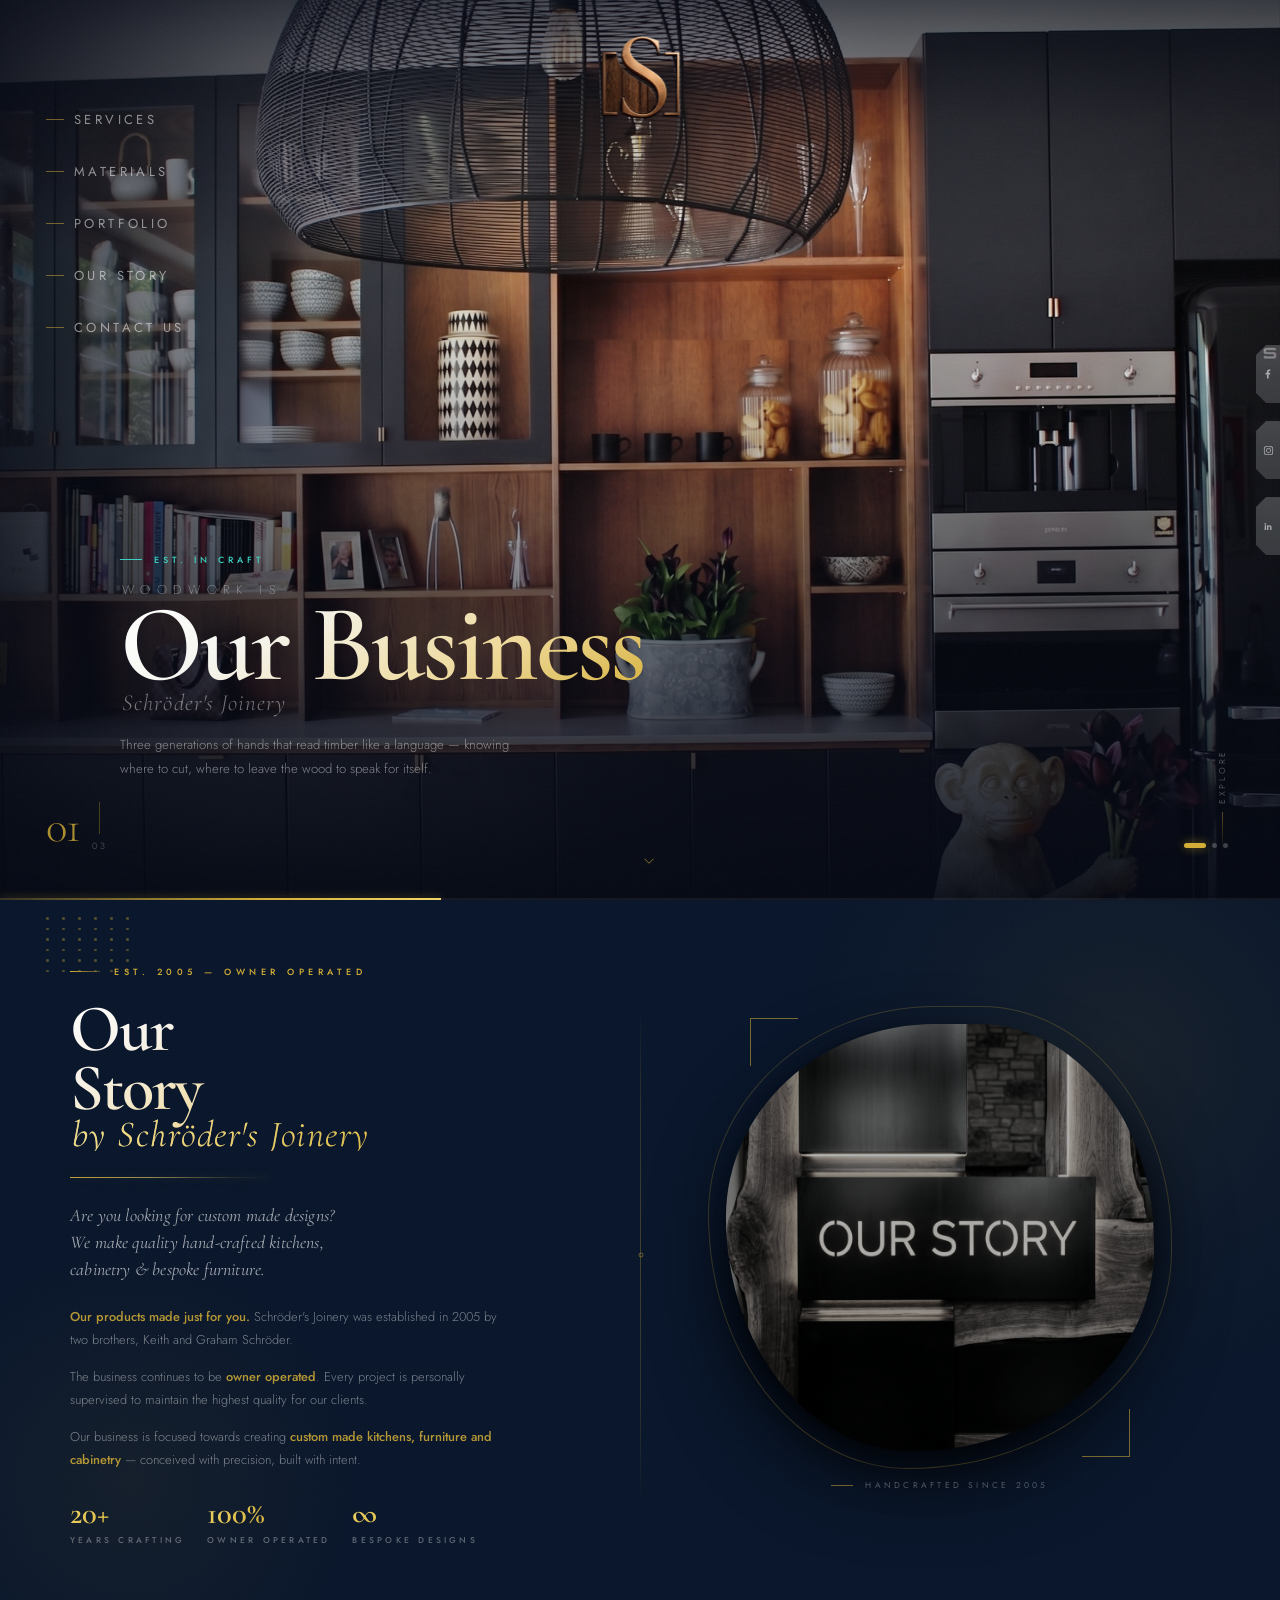
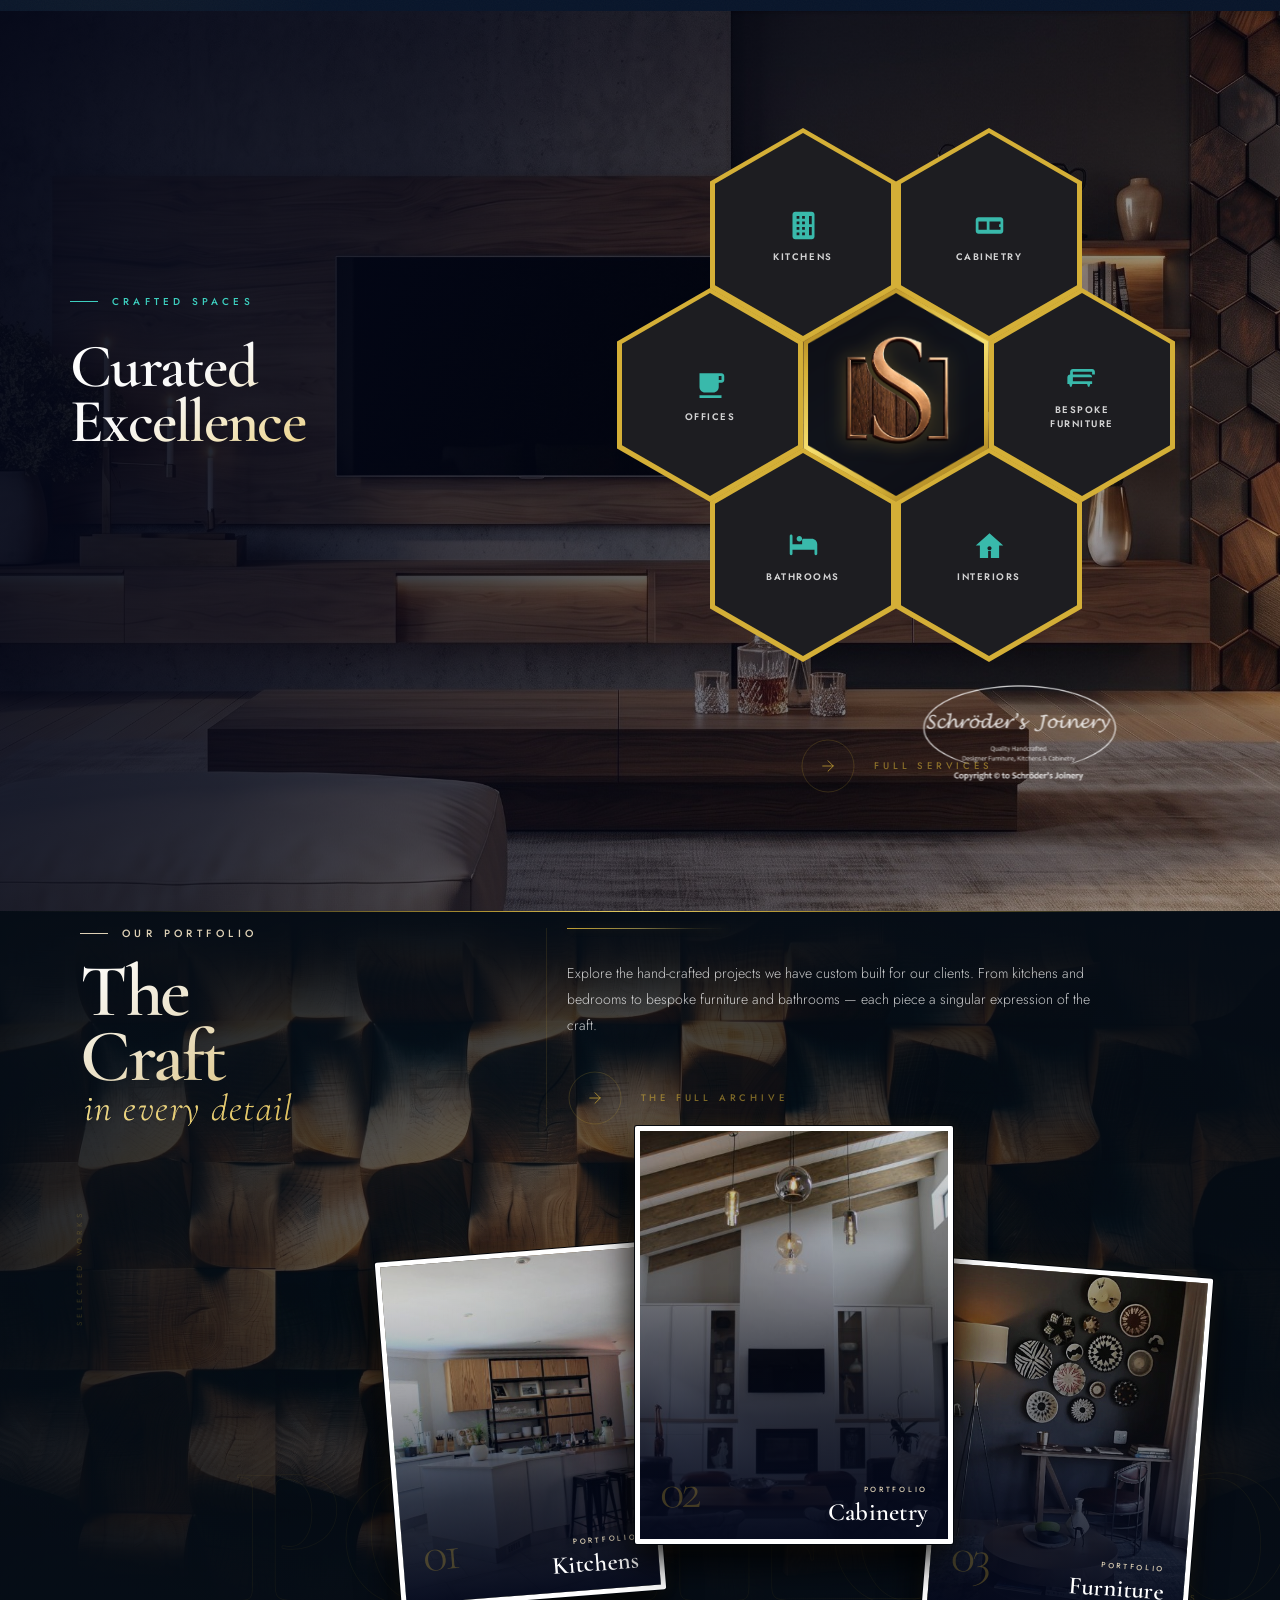
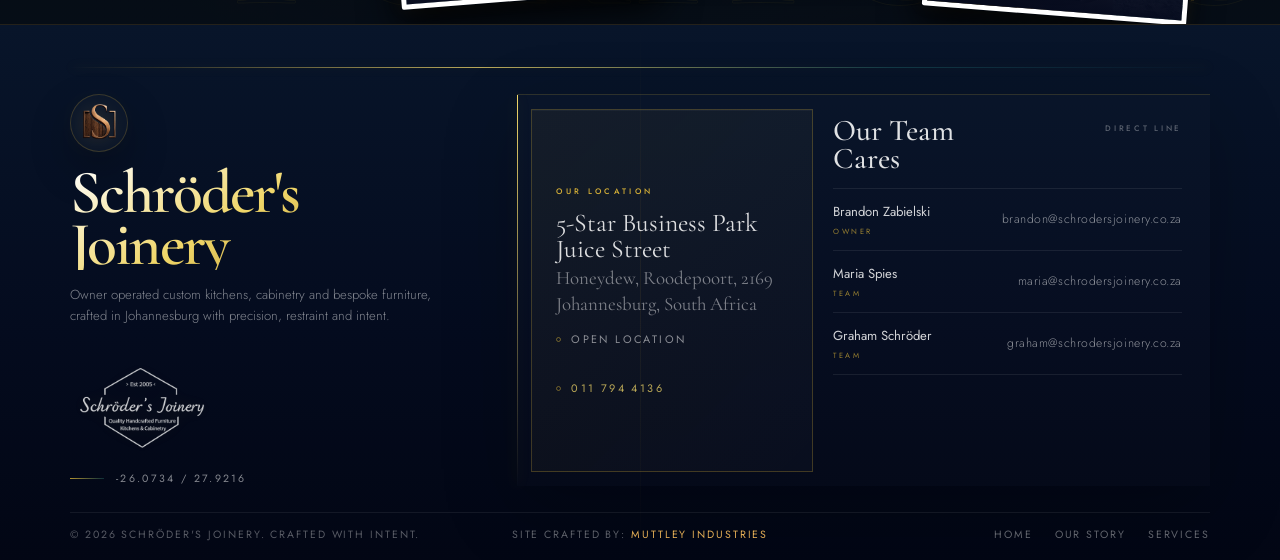
==== index.html @ 08810a7b "Update wood material backgrounds, navbar links, index layout, and process graphics" ====
<!DOCTYPE html>
<html lang="en">

<head>
    <meta charset="UTF-8">
    <meta name="viewport" content="width=device-width, initial-scale=1.0">
    <title>Schröder's Joinery — Crafted with Intent</title>
    <link rel="preconnect" href="https://fonts.googleapis.com">
    <link rel="preconnect" href="https://fonts.gstatic.com" crossorigin>
    <link
        href="https://fonts.googleapis.com/css2?family=Cormorant+Garamond:ital,wght@0,300;0,400;0,500;0,600;0,700;1,300;1,400&family=Jost:wght@200;300;400;500;600&family=Playfair+Display:ital,wght@0,400;0,700;1,400&display=swap"
        rel="stylesheet">
    <style>
        /* //Reset// */
        *,
        *::before,
        *::after {
            margin: 0;
            padding: 0;
            box-sizing: border-box;
        }

        /* //Root Variables// */
        :root {
            --gold: #D4AF37;
            --gold-lt: #F0D668;
            --navy: #04091C;
            --tile-bg: rgba(4, 10, 30, 0.88);
            --cyan: #3DCFBF;
            --white: #ffffff;
            --dim: rgba(255, 255, 255, 0.52);
            --hex-w: 186px;
            --hex-h: 214px;
        }

        /* //Body// */
        body {
            background: var(--navy);
            color: var(--white);
            font-family: 'Jost', sans-serif;
            overflow-x: hidden;
        }

        /* ==============================
   HERO SECTION
============================== */

        /* //Hero Wrapper// */
        .hero {
            position: sticky;
            top: 0;
            z-index: 1;
            width: 100%;
            height: 100vh;
            min-height: 600px;
            overflow: hidden;
            background: #030712;
        }

        /* //Image Layers// */
        .hero-bg {
            position: absolute;
            inset: 0;
            z-index: 0;
        }

        .hero-slide {
            position: absolute;
            inset: 0;
            background-size: cover;
            background-position: center;
            opacity: 0;
            will-change: opacity, transform, filter, clip-path;
        }

        .hero-slide.h-s1 {
            background-image: url('hero-1.jpg');
        }

        .hero-slide.h-s2 {
            background-image: url('hero-2.jpg');
        }

        .hero-slide.h-s3 {
            background-image: url('hero-3.jpg');
        }

        /* //Slide Transition Keyframes// */
        /* Slide 1: slow Ken Burns drift right */
        @keyframes hKenBurns {
            from {
                transform: scale(1.08) translateX(-2%);
                opacity: 1;
            }

            to {
                transform: scale(1.00) translateX(0%);
                opacity: 1;
            }
        }

        /* Slide 2: vertical curtain reveal from centre */
        @keyframes hCurtainV {
            from {
                clip-path: inset(0 50% 0 50%);
                opacity: 1;
            }

            to {
                clip-path: inset(0 0% 0 0%);
                opacity: 1;
            }
        }

        /* Slide 3: diagonal wipe top-left → bottom-right */
        @keyframes hDiagWipe {
            from {
                clip-path: polygon(0 0, 0 0, 0 100%, 0 100%);
                opacity: 1;
            }

            to {
                clip-path: polygon(0 0, 100% 0, 100% 100%, 0 100%);
                opacity: 1;
            }
        }

        @keyframes hFadeOff {
            from {
                opacity: 1;
            }

            to {
                opacity: 0;
            }
        }

        /* Subtle breathing breathe on idle slide */
        @keyframes hBreath {

            0%,
            100% {
                transform: scale(1.00);
            }

            50% {
                transform: scale(1.03);
            }
        }

        .hero-slide.active-s1 {
            opacity: 1;
            animation: hKenBurns 7s cubic-bezier(0.25, 0.1, 0.25, 1) forwards;
        }

        .hero-slide.active-s2 {
            opacity: 1;
            animation: hCurtainV 1.1s cubic-bezier(0.77, 0, 0.175, 1) forwards,
                hBreath 9s ease-in-out 1.2s infinite;
        }

        .hero-slide.active-s3 {
            opacity: 1;
            animation: hDiagWipe 1.2s cubic-bezier(0.86, 0, 0.07, 1) forwards,
                hBreath 10s ease-in-out 1.3s infinite;
        }

        .hero-slide.leaving-slide {
            animation: hFadeOff 0.9s ease forwards !important;
        }

        /* //Overlay System// */
        /* Deep vignette – always present */
        .hero-vignette {
            position: absolute;
            inset: 0;
            z-index: 2;
            pointer-events: none;
            background:
                /* bottom fade – very heavy so text readable */
                linear-gradient(to top,
                    rgba(3, 7, 18, 0.96) 0%,
                    rgba(3, 7, 18, 0.70) 22%,
                    rgba(3, 7, 18, 0.22) 52%,
                    transparent 72%),
                /* left edge for nav readability */
                linear-gradient(to right,
                    rgba(3, 7, 18, 0.82) 0%,
                    rgba(3, 7, 18, 0.38) 18%,
                    transparent 40%),
                /* top fade for logo zone */
                linear-gradient(to bottom,
                    rgba(3, 7, 18, 0.72) 0%,
                    rgba(3, 7, 18, 0.20) 14%,
                    transparent 30%);
        }

        /* //Light Streak// */
        /* An amber horizontal light beam that drifts — echoes studio lighting on timber */
        .hero-streak {
            position: absolute;
            inset: 0;
            z-index: 3;
            pointer-events: none;
            overflow: hidden;
        }

        .hero-streak::after {
            content: '';
            position: absolute;
            top: 38%;
            left: -60%;
            width: 55%;
            height: 1px;
            background: linear-gradient(90deg,
                    transparent 0%,
                    rgba(212, 175, 55, 0.0) 10%,
                    rgba(212, 175, 55, 0.28) 40%,
                    rgba(240, 214, 104, 0.52) 50%,
                    rgba(212, 175, 55, 0.28) 60%,
                    rgba(212, 175, 55, 0.0) 90%,
                    transparent 100%);
            filter: blur(0.5px);
            animation: streakDrift 9s ease-in-out infinite;
        }

        @keyframes streakDrift {
            0% {
                top: 32%;
                left: -60%;
                opacity: 0;
            }

            15% {
                opacity: 1;
            }

            50% {
                top: 40%;
                left: 110%;
                opacity: 1;
            }

            65% {
                opacity: 0;
            }

            100% {
                top: 32%;
                left: -60%;
                opacity: 0;
            }
        }

        /* //Grain Canvas// */
        .hero-grain {
            position: absolute;
            inset: 0;
            z-index: 4;
            pointer-events: none;
            opacity: 0.038;
            background-image: url("data:image/svg+xml,%3Csvg viewBox='0 0 256 256' xmlns='http://www.w3.org/2000/svg'%3E%3Cfilter id='n'%3E%3CfeTurbulence type='fractalNoise' baseFrequency='0.85' numOctaves='4' stitchTiles='stitch'/%3E%3C/filter%3E%3Crect width='100%25' height='100%25' filter='url(%23n)'/%3E%3C/svg%3E");
            background-size: 256px 256px;
        }

        /* //Floating Dust Particles// */
        .hero-dust {
            position: absolute;
            inset: 0;
            z-index: 5;
            pointer-events: none;
            overflow: hidden;
        }

        .dust-p {
            position: absolute;
            border-radius: 50%;
            background: rgba(212, 175, 55, 0.55);
            animation: dustFloat linear infinite;
        }

        @keyframes dustFloat {
            0% {
                transform: translateY(100vh) translateX(0px);
                opacity: 0;
            }

            10% {
                opacity: 1;
            }

            90% {
                opacity: 0.6;
            }

            100% {
                transform: translateY(-12vh) translateX(var(--drift, 18px));
                opacity: 0;
            }
        }

        /* //Logo Zone// */
        .hero-logo-wrap {
            position: absolute;
            top: 36px;
            left: 50%;
            transform: translateX(-50%);
            z-index: 10;
            display: flex;
            flex-direction: column;
            align-items: center;
            gap: 10px;
            animation: logoEntry 1.4s cubic-bezier(0.34, 1.36, 0.64, 1) 0.2s both;
        }

        @keyframes logoEntry {
            from {
                opacity: 0;
                transform: translateX(-50%) translateY(-24px) scale(0.88);
            }

            to {
                opacity: 1;
                transform: translateX(-50%) translateY(0) scale(1);
            }
        }

        .hero-logo {
            height: 90px;
            width: auto;
            object-fit: contain;
            display: block;
        }

        /* thin gold rule under logo */
        .hero-logo-rule {
            width: 1px;
            height: 28px;
            background: linear-gradient(to bottom, rgba(212, 175, 55, 0.72), transparent);
            margin: 0 auto;
        }

        /* //Vertical Nav// */
        .hero-nav {
            position: absolute;
            left: 46px;
            top: 0;
            z-index: 10;
            display: flex;
            flex-direction: column;
            gap: 0;
        }

        /* Each nav link is positioned absolutely from top of hero */
        .h-nav-item {
            position: absolute;
            left: 0;
            display: flex;
            align-items: center;
            gap: 10px;
            text-decoration: none;
            cursor: pointer;
            animation: navSlideIn 0.8s cubic-bezier(0.34, 1.28, 0.64, 1) both;
        }

        /* tick mark */
        .h-nav-item::before {
            content: '';
            display: block;
            width: 18px;
            height: 1px;
            background: rgba(212, 175, 55, 0.50);
            flex-shrink: 0;
            transition: width 0.36s ease, background 0.36s ease;
        }

        .h-nav-item:hover::before {
            width: 30px;
            background: #D4AF37;
        }

        .h-nav-item span {
            font-family: 'Jost', sans-serif;
            font-size: 13px;
            font-weight: 400;
            letter-spacing: 0.26em;
            text-transform: uppercase;
            color: rgba(255, 255, 255, 0.52);
            transition: color 0.32s ease, letter-spacing 0.36s ease;
            white-space: nowrap;
        }

        .h-nav-item:hover span {
            color: rgba(212, 175, 55, 0.95);
            letter-spacing: 0.38em;
        }

        @keyframes navSlideIn {
            from {
                opacity: 0;
                transform: translateX(-28px);
            }

            to {
                opacity: 1;
                transform: translateX(0);
            }
        }

        /* Staggered tops & animation delays */
        .h-nav-item:nth-child(1) {
            top: 110px;
            animation-delay: 0.55s;
        }

        .h-nav-item:nth-child(2) {
            top: 162px;
            animation-delay: 0.68s;
        }

        .h-nav-item:nth-child(3) {
            top: 214px;
            animation-delay: 0.81s;
        }

        .h-nav-item:nth-child(4) {
            top: 266px;
            animation-delay: 0.94s;
        }

        .h-nav-item:nth-child(5) {
            top: 318px;
            animation-delay: 1.07s;
        }

        .hero-social-rail {
            position: absolute;
            top: 50%;
            right: 0;
            z-index: 11;
            display: flex;
            flex-direction: column;
            align-items: flex-end;
            gap: 18px;
            transform: translateY(-50%);
            animation: socialRailEntry 0.9s cubic-bezier(0.22, 1, 0.36, 1) 0.95s both;
        }

        @keyframes socialRailEntry {
            from {
                opacity: 0;
                transform: translate(18px, -50%);
            }

            to {
                opacity: 1;
                transform: translate(0, -50%);
            }
        }

        .hero-social-tab {
            position: relative;
            display: flex;
            align-items: center;
            justify-content: center;
            height: 58px;
            width: 24px;
            color: #ffffff;
            text-decoration: none;
            clip-path: polygon(10px 0, 100% 0, 100% 100%, 10px 100%, 0 calc(100% - 10px), 0 10px);
            border-radius: 0;
            background: linear-gradient(180deg, rgba(116, 122, 130, 0.78), rgba(90, 96, 104, 0.88));
            box-shadow: 0 10px 22px rgba(0, 0, 0, 0.14);
            opacity: 0.76;
            filter: saturate(0.48) brightness(0.84);
            transition: transform 0.34s cubic-bezier(0.22, 1, 0.36, 1),
                opacity 0.28s ease,
                box-shadow 0.34s ease,
                filter 0.34s ease;
            overflow: visible;
        }

        .hero-social-tab::before {
            content: '';
            position: absolute;
            inset: 0;
            background: var(--social-hover);
            opacity: 0;
            transition: opacity 0.34s ease;
            z-index: 0;
        }

        .hero-social-tab::after {
            content: '';
            position: absolute;
            inset: 1px 0 1px 1px;
            background: linear-gradient(180deg, rgba(255, 255, 255, 0.14) 0%, rgba(255, 255, 255, 0) 54%);
            pointer-events: none;
            opacity: 0.2;
            z-index: 1;
        }

        .hero-social-tab:hover,
        .hero-social-tab:focus-visible {
            transform: translateX(-4px);
            box-shadow: 0 14px 28px rgba(0, 0, 0, 0.2);
            opacity: 1;
            filter: saturate(1) brightness(1.03);
        }

        .hero-social-tab:hover::before,
        .hero-social-tab:focus-visible::before {
            opacity: 1;
        }

        .hero-social-tab:focus-visible {
            outline: 2px solid rgba(255, 255, 255, 0.82);
            outline-offset: 4px;
        }

        .hero-social-tab svg {
            width: 13px;
            height: 13px;
            fill: currentColor;
            position: relative;
            z-index: 2;
        }

        .hero-social-tab.is-facebook {
            --social-hover: #1877F2;
        }

        .hero-social-tab.is-facebook svg {
            width: 12px;
            height: 12px;
        }

        .hero-social-tab.is-instagram {
            --social-hover: linear-gradient(135deg,
                    #F58529 0%,
                    #FEDA77 20%,
                    #DD2A7B 52%,
                    #8134AF 76%,
                    #515BD4 100%);
        }

        .hero-social-tab.is-instagram svg {
            width: 11px;
            height: 11px;
        }

        .hero-social-tab.is-linkedin {
            --social-hover: #0A66C2;
        }

        .hero-social-tab.is-linkedin svg {
            width: 10.5px;
            height: 10.5px;
        }

        .hero-mobile-toggle,
        .hero-mobile-nav {
            display: none;
        }

        body.mobile-nav-open {
            overflow: hidden;
        }

        .hero-mobile-toggle {
            position: fixed;
            top: 34px;
            left: 24px;
            z-index: 10001;
            width: 36px;
            height: 28px;
            padding: 0;
            border: 0;
            background: transparent;
            cursor: pointer;
            color: var(--white);
            opacity: 0.84;
            -webkit-tap-highlight-color: transparent;
            transition: opacity 0.3s ease, transform 0.3s ease;
        }

        .hero-mobile-toggle:hover {
            opacity: 1;
            transform: translateY(-1px);
        }

        .hero-mobile-toggle:focus-visible,
        .hero-mobile-link:focus-visible,
        .hero-mobile-nav-backdrop:focus-visible {
            outline: 2px solid rgba(255, 255, 255, 0.74);
            outline-offset: 4px;
        }

        .hero-mobile-toggle-core {
            position: relative;
            display: block;
            width: 100%;
            height: 100%;
        }

        .hero-mobile-toggle-core::before {
            content: '';
            position: absolute;
            left: 0;
            top: 2px;
            bottom: 2px;
            width: 1px;
            background: rgba(255, 255, 255, 0.24);
            opacity: 0;
            transform: scaleY(0.35);
            transform-origin: top center;
            transition: opacity 0.24s ease, transform 0.34s cubic-bezier(0.22, 1, 0.36, 1);
        }

        .hero-mobile-line {
            position: absolute;
            left: 8px;
            height: 1px;
            background: rgba(255, 255, 255, 0.9);
            transform-origin: left center;
            transition: transform 0.34s cubic-bezier(0.22, 1, 0.36, 1),
                width 0.34s ease,
                opacity 0.22s ease;
        }

        .hero-mobile-line-top {
            top: 3px;
            width: 28px;
        }

        .hero-mobile-line-mid {
            top: 13px;
            width: 16px;
        }

        .hero-mobile-line-bot {
            top: 23px;
            width: 22px;
        }

        .hero-mobile-toggle[aria-expanded="true"] .hero-mobile-toggle-core::before {
            opacity: 1;
            transform: scaleY(1);
        }

        .hero-mobile-toggle[aria-expanded="true"] .hero-mobile-line-top {
            width: 28px;
            transform: translateY(10px) rotate(38deg);
        }

        .hero-mobile-toggle[aria-expanded="true"] .hero-mobile-line-mid {
            opacity: 0;
            transform: translateX(-8px);
        }

        .hero-mobile-toggle[aria-expanded="true"] .hero-mobile-line-bot {
            width: 28px;
            transform: translateY(-10px) rotate(-38deg);
        }

        .hero-mobile-nav[hidden] {
            display: none !important;
        }

        .hero-mobile-nav {
            position: fixed;
            inset: 0;
            z-index: 10000;
            pointer-events: none;
        }

        .hero-mobile-nav-backdrop {
            position: absolute;
            inset: 0;
            border: 0;
            background: linear-gradient(90deg,
                    rgba(3, 7, 18, 0.88) 0%,
                    rgba(3, 7, 18, 0.62) 28%,
                    rgba(3, 7, 18, 0.18) 54%,
                    rgba(3, 7, 18, 0) 76%);
            opacity: 0;
            cursor: pointer;
            transition: opacity 0.28s ease;
        }

        .hero-mobile-nav-panel {
            position: fixed;
            top: 96px;
            left: 24px;
            display: flex;
            flex-direction: column;
            gap: 18px;
            padding-left: 18px;
            max-width: calc(100vw - 48px);
            transform: translateX(-18px);
            opacity: 0;
            transition: transform 0.36s cubic-bezier(0.22, 1, 0.36, 1), opacity 0.24s ease;
        }

        .hero-mobile-nav-panel::before {
            content: '';
            position: absolute;
            left: 0;
            top: 2px;
            bottom: 2px;
            width: 1px;
            background: linear-gradient(to bottom,
                    rgba(212, 175, 55, 0.72) 0%,
                    rgba(212, 175, 55, 0.24) 62%,
                    transparent 100%);
        }

        .hero-mobile-nav.is-open {
            pointer-events: auto;
        }

        .hero-mobile-nav.is-open .hero-mobile-nav-backdrop {
            opacity: 1;
        }

        .hero-mobile-nav.is-open .hero-mobile-nav-panel {
            transform: translateX(0);
            opacity: 1;
        }

        .hero-mobile-nav-links {
            display: flex;
            flex-direction: column;
            gap: 18px;
        }

        .hero-mobile-link {
            display: inline-flex;
            align-items: center;
            gap: 12px;
            width: fit-content;
            text-decoration: none;
            opacity: 0;
            transform: translateX(-10px);
            transition: opacity 0.22s ease,
                transform 0.36s cubic-bezier(0.22, 1, 0.36, 1),
                color 0.32s ease;
        }

        .hero-mobile-link::before {
            content: '';
            display: block;
            width: 18px;
            height: 1px;
            background: rgba(212, 175, 55, 0.50);
            flex-shrink: 0;
            transition: width 0.36s ease, background 0.36s ease;
        }

        .hero-mobile-link span {
            font-family: 'Jost', sans-serif;
            font-size: 13px;
            font-weight: 400;
            letter-spacing: 0.26em;
            text-transform: uppercase;
            color: rgba(255, 255, 255, 0.52);
            white-space: nowrap;
            transition: color 0.32s ease, letter-spacing 0.36s ease;
        }

        .hero-mobile-nav.is-open .hero-mobile-link {
            opacity: 1;
            transform: translateX(0);
        }

        .hero-mobile-nav.is-open .hero-mobile-link:nth-child(1) {
            transition-delay: 0.03s;
        }

        .hero-mobile-nav.is-open .hero-mobile-link:nth-child(2) {
            transition-delay: 0.08s;
        }

        .hero-mobile-nav.is-open .hero-mobile-link:nth-child(3) {
            transition-delay: 0.13s;
        }

        .hero-mobile-nav.is-open .hero-mobile-link:nth-child(4) {
            transition-delay: 0.18s;
        }

        .hero-mobile-nav.is-open .hero-mobile-link:nth-child(5) {
            transition-delay: 0.23s;
        }

        .hero-mobile-link:hover::before,
        .hero-mobile-link:focus-visible::before {
            width: 30px;
            background: #D4AF37;
        }

        .hero-mobile-link:hover span,
        .hero-mobile-link:focus-visible span {
            color: rgba(212, 175, 55, 0.95);
            letter-spacing: 0.38em;
        }

        /* //Slide Counter (bottom left)// */
        .hero-counter {
            position: absolute;
            bottom: 48px;
            left: 46px;
            z-index: 10;
            display: flex;
            align-items: center;
            gap: 12px;
            animation: fadeUpIn 1s ease 1.6s both;
        }

        .h-counter-current {
            font-family: 'Cormorant Garamond', serif;
            font-size: 2.8rem;
            font-weight: 300;
            color: rgba(212, 175, 55, 0.80);
            line-height: 1;
            letter-spacing: -0.02em;
            transition: opacity 0.5s ease;
        }

        .h-counter-sep {
            display: flex;
            flex-direction: column;
            gap: 5px;
            align-items: center;
        }

        .h-csep-line {
            width: 1px;
            height: 32px;
            background: rgba(212, 175, 55, 0.30);
        }

        .h-counter-total {
            font-family: 'Jost', sans-serif;
            font-size: 9px;
            font-weight: 300;
            letter-spacing: 0.28em;
            color: rgba(255, 255, 255, 0.32);
        }

        /* //Progress Rail// */
        .hero-progress {
            position: absolute;
            bottom: 0;
            left: 0;
            right: 0;
            height: 2px;
            z-index: 10;
            background: rgba(255, 255, 255, 0.06);
        }

        .hero-progress-bar {
            height: 100%;
            width: 0%;
            background: linear-gradient(90deg, rgba(212, 175, 55, 0.18) 0%, #D4AF37 60%, #F0D668 100%);
            transition: width 0.2s linear;
            box-shadow: 0 0 8px rgba(212, 175, 55, 0.50);
        }

        /* //Slide Dots// */
        .hero-dots {
            position: absolute;
            bottom: 52px;
            right: 52px;
            z-index: 10;
            display: flex;
            gap: 6px;
            align-items: center;
            animation: fadeUpIn 1s ease 1.8s both;
        }

        .h-dot {
            width: 5px;
            height: 5px;
            border-radius: 50%;
            background: rgba(255, 255, 255, 0.22);
            cursor: pointer;
            transition: all 0.44s cubic-bezier(0.34, 1.28, 0.64, 1);
        }

        .h-dot.active {
            width: 22px;
            border-radius: 3px;
            background: #D4AF37;
            box-shadow: 0 0 10px rgba(212, 175, 55, 0.55);
        }

        /* //Scroll prompt// */
        .hero-scroll {
            position: absolute;
            bottom: 48px;
            right: 52px;
            z-index: 10;
            display: flex;
            flex-direction: column;
            align-items: center;
            gap: 8px;
            animation: fadeUpIn 1s ease 2.0s both;
        }

        /* hide when dots are visible, we'll position scroll to far right with margin when both shown */

        .hero-scroll-label {
            font-family: 'Jost', sans-serif;
            font-size: 8.5px;
            font-weight: 400;
            letter-spacing: 0.32em;
            text-transform: uppercase;
            color: rgba(255, 255, 255, 0.28);
            writing-mode: vertical-rl;
            transform: rotate(180deg);
        }

        .hero-scroll-line {
            width: 1px;
            height: 40px;
            background: linear-gradient(to bottom, rgba(212, 175, 55, 0.40), transparent);
            animation: scrollPulse 2.2s ease-in-out infinite;
        }

        @keyframes scrollPulse {

            0%,
            100% {
                transform: scaleY(1);
                opacity: 0.8;
            }

            50% {
                transform: scaleY(0.4);
                opacity: 0.3;
            }
        }

        /* //Title Area// */
        .hero-copy {
            position: absolute;
            bottom: 120px;
            left: 120px;
            right: 340px;
            z-index: 10;
            display: flex;
            flex-direction: column;
            gap: 18px;
        }

        /* Eyebrow micro-label */
        .h-eyebrow {
            display: flex;
            align-items: center;
            gap: 12px;
            font-family: 'Jost', sans-serif;
            font-size: 9px;
            font-weight: 500;
            letter-spacing: 0.44em;
            text-transform: uppercase;
            color: var(--cyan);
            opacity: 0;
            transform: translateY(12px);
            transition: opacity 0.6s ease, transform 0.6s ease;
        }

        .h-eyebrow::before {
            content: '';
            display: block;
            width: 22px;
            height: 1px;
            background: var(--cyan);
        }

        .hero-copy.vis .h-eyebrow {
            opacity: 1;
            transform: translateY(0);
        }

        /* Two-tier heading: small rider + giant word */
        .h-title {
            display: flex;
            flex-direction: column;
            gap: 0;
            line-height: 1;
        }

        .h-title-rider {
            font-family: 'Jost', sans-serif;
            font-weight: 200;
            font-size: clamp(0.75rem, 1.0vw, 1.05rem);
            letter-spacing: 0.52em;
            text-transform: uppercase;
            color: rgba(255, 255, 255, 0.55);
            padding-left: 0.12em;
            opacity: 0;
            transform: translateX(-18px);
            transition: opacity 0.55s ease 0.15s, transform 0.55s ease 0.15s;
        }

        .hero-copy.vis .h-title-rider {
            opacity: 1;
            transform: translateX(0);
        }

        .h-title-main {
            font-family: 'Cormorant Garamond', serif;
            font-weight: 600;
            font-size: clamp(4.5rem, 8.5vw, 11rem);
            letter-spacing: -0.03em;
            line-height: 0.88;
            background: linear-gradient(148deg,
                    #ffffff 0%,
                    #f5f5f0 20%,
                    #eed99a 48%,
                    #D4AF37 72%,
                    #9a7218 100%);
            -webkit-background-clip: text;
            -webkit-text-fill-color: transparent;
            background-clip: text;
            opacity: 0;
            transform: translateY(32px);
            transition: opacity 0.85s cubic-bezier(0.16, 1, 0.3, 1) 0.28s,
                transform 0.85s cubic-bezier(0.16, 1, 0.3, 1) 0.28s;
        }

        .hero-copy.vis .h-title-main {
            opacity: 1;
            transform: translateY(0);
        }

        /* Sub-word sits below in muted italic */
        .h-title-sub {
            font-family: 'Cormorant Garamond', serif;
            font-style: italic;
            font-weight: 300;
            font-size: clamp(1.1rem, 1.8vw, 2.0rem);
            letter-spacing: 0.05em;
            color: rgba(255, 255, 255, 0.42);
            padding-left: 0.08em;
            opacity: 0;
            transform: translateY(16px);
            transition: opacity 0.65s ease 0.5s, transform 0.65s ease 0.5s;
        }

        .hero-copy.vis .h-title-sub {
            opacity: 1;
            transform: translateY(0);
        }

        /* Description line */
        .h-desc {
            font-family: 'Jost', sans-serif;
            font-size: 0.82rem;
            font-weight: 300;
            line-height: 1.78;
            color: rgba(255, 255, 255, 0.48);
            max-width: 420px;
            opacity: 0;
            transform: translateY(16px);
            transition: opacity 0.70s ease 0.65s, transform 0.70s ease 0.65s;
        }

        .hero-copy.vis .h-desc {
            opacity: 1;
            transform: translateY(0);
        }

        @keyframes fadeUpIn {
            from {
                opacity: 0;
                transform: translateY(18px);
            }

            to {
                opacity: 1;
                transform: translateY(0);
            }
        }

        /* //Scroll-to-services arrow at very bottom-center// */
        .hero-down-arrow {
            position: absolute;
            bottom: 30px;
            left: 50%;
            transform: translateX(-50%);
            z-index: 10;
            display: flex;
            flex-direction: column;
            align-items: center;
            gap: 4px;
            animation: fadeUpIn 1s ease 2.2s both;
            cursor: pointer;
            opacity: 0.38;
            transition: opacity 0.3s ease;
        }

        .hero-down-arrow:hover {
            opacity: 0.75;
        }

        .hero-down-arrow svg {
            width: 18px;
            height: 18px;
            fill: none;
            stroke: rgba(212, 175, 55, 0.70);
            stroke-width: 1.2;
            animation: arrowBob 2s ease-in-out infinite;
        }

        @keyframes arrowBob {

            0%,
            100% {
                transform: translateY(0);
            }

            50% {
                transform: translateY(6px);
            }
        }

        /* ==============================
   HERO RESPONSIVE
============================== */

        @media (max-width: 1140px) {
            .hero-copy {
                left: 60px;
                right: 60px;
                bottom: 120px;
            }

            .hero-nav {
                left: 20px;
            }

            .hero-social-rail {
                transform: translateY(-50%) scale(0.92);
                transform-origin: right center;
            }
        }

        @media (max-width: 700px) {
            .hero-copy {
                left: 24px;
                right: 24px;
                bottom: 100px;
            }

            .h-title-main {
                font-size: clamp(3.5rem, 16vw, 4.8rem);
            }

            .hero-nav {
                display: none;
            }

            .hero-dots {
                bottom: 30px;
                right: 24px;
            }

            .hero-scroll {
                display: none;
            }

            .hero-counter {
                left: 24px;
                bottom: 30px;
            }

            .hero-social-rail {
                top: 47%;
                gap: 12px;
                transform: translateY(-50%);
                animation: socialRailEntry 0.75s cubic-bezier(0.22, 1, 0.36, 1) 0.75s both;
            }

            .hero-social-tab {
                height: 46px;
                width: 20px;
                clip-path: polygon(8px 0, 100% 0, 100% 100%, 8px 100%, 0 calc(100% - 8px), 0 8px);
                opacity: 0.8;
                filter: saturate(0.78) brightness(0.86);
            }

            .hero-social-tab svg {
                width: 11px;
                height: 11px;
            }

            .hero-social-tab.is-facebook svg {
                width: 10px;
                height: 10px;
            }

            .hero-social-tab.is-instagram svg {
                width: 9px;
                height: 9px;
            }

            .hero-social-tab.is-linkedin svg {
                width: 8.5px;
                height: 8.5px;
            }

            .hero-mobile-toggle {
                display: inline-flex;
            }

            .hero-mobile-nav {
                display: block;
            }
        }

        /* ==============================
   SERVICES SECTION
============================== */

        /* //Static Wordmark (right, fixed, slide-agnostic)// */
        .svc-wordmark {
            position: absolute;
            right: 60px;
            bottom: 120px;
            z-index: 10;
            display: flex;
            align-items: flex-end;
            animation: logoEntry 1.6s cubic-bezier(0.34, 1.36, 0.64, 1) 0.5s both;
        }

        .svc-wordmark img {
            height: clamp(80px, 13vh, 150px);
            width: auto;
            object-fit: contain;
            display: block;
            opacity: 0.82;
        }

        /* //Section// */
        .svc {
            position: relative;
            z-index: 10;
            background: var(--navy);
            min-height: 100vh;
            display: flex;
            align-items: center;
            overflow: hidden;
        }

        /* //Background Stack// */
        .bg-stack {
            position: absolute;
            inset: 0;
            z-index: 0;
        }

        .bg-slide {
            position: absolute;
            inset: 0;
            background-size: cover;
            background-position: center;
        }

        /* //Default BG// */
        .bg-default {
            background-image: url('service.jpg');
            opacity: 1;
            z-index: 1;
            transition: opacity 1.0s ease;
        }

        .bg-default.dimmed {
            opacity: 0.15;
        }

        /* //Service BGs// */
        .bg-kitchens {
            background-image: url('kitchens.jpg');
            z-index: 2;
            opacity: 0;
        }

        .bg-cabinetry {
            background-image: url('cabinetry.jpg');
            z-index: 2;
            opacity: 0;
        }

        .bg-offices {
            background-image: url('offices.jpg');
            z-index: 2;
            opacity: 0;
        }

        .bg-furniture {
            background-image: url('furniture.jpg');
            z-index: 2;
            opacity: 0;
        }

        .bg-bathrooms {
            background-image: url('bathrooms.jpg');
            z-index: 2;
            opacity: 0;
        }

        .bg-interiors {
            background-image: url('interiors.jpg');
            z-index: 2;
            opacity: 0;
        }

        /* //BG Transition Keyframes// */
        @keyframes kfWipeRight {
            from {
                clip-path: inset(0 100% 0 0);
                opacity: 1;
            }

            to {
                clip-path: inset(0 0% 0 0);
                opacity: 1;
            }
        }

        @keyframes kfZoomUnblur {
            from {
                transform: scale(1.20);
                filter: blur(18px) brightness(0.50);
                opacity: 0;
            }

            to {
                transform: scale(1);
                filter: blur(0) brightness(1);
                opacity: 1;
            }
        }

        @keyframes kfSlideLeft {
            from {
                transform: translateX(-110px);
                opacity: 0;
            }

            to {
                transform: translateX(0);
                opacity: 1;
            }
        }

        @keyframes kfSlideRight {
            from {
                transform: translateX(110px);
                opacity: 0;
            }

            to {
                transform: translateX(0);
                opacity: 1;
            }
        }

        @keyframes kfIris {
            from {
                clip-path: circle(0% at 50% 50%);
                opacity: 1;
            }

            to {
                clip-path: circle(150% at 50% 50%);
                opacity: 1;
            }
        }

        @keyframes kfCurtain {
            from {
                clip-path: inset(50% 0 50% 0);
                opacity: 1;
            }

            to {
                clip-path: inset(0 0 0 0);
                opacity: 1;
            }
        }

        @keyframes kfFadeOut {
            from {
                opacity: 1;
            }

            to {
                opacity: 0;
            }
        }

        /* //Per-Service Transitions// */
        .bg-kitchens.entering {
            animation: kfWipeRight 0.95s cubic-bezier(0.77, 0, 0.175, 1) forwards;
        }

        .bg-cabinetry.entering {
            animation: kfZoomUnblur 0.92s ease-out forwards;
        }

        .bg-offices.entering {
            animation: kfSlideLeft 0.82s cubic-bezier(0.25, 0.46, 0.45, 0.94) forwards;
        }

        .bg-furniture.entering {
            animation: kfSlideRight 0.82s cubic-bezier(0.25, 0.46, 0.45, 0.94) forwards;
        }

        .bg-bathrooms.entering {
            animation: kfIris 0.92s cubic-bezier(0.34, 1.10, 0.64, 1) forwards;
        }

        .bg-interiors.entering {
            animation: kfCurtain 0.92s cubic-bezier(0.77, 0, 0.175, 1) forwards;
        }

        .bg-slide.leaving {
            animation: kfFadeOut 0.72s ease forwards;
        }

        /* //Gradient Overlay// */
        .svc-overlay {
            position: absolute;
            inset: 0;
            z-index: 3;
            pointer-events: none;
            background: linear-gradient(108deg,
                    rgba(3, 7, 24, 0.96) 0%,
                    rgba(3, 7, 24, 0.84) 30%,
                    rgba(3, 7, 24, 0.55) 60%,
                    rgba(3, 7, 24, 0.26) 100%);
        }

        /* //Content Grid// */
        .svc-content {
            position: relative;
            z-index: 4;
            width: 100%;
            max-width: 1500px;
            margin: 0 auto;
            padding: 100px 70px;
            min-height: 100vh;
            display: grid;
            grid-template-columns: 44fr 56fr;
            gap: 20px;
            align-items: center;
        }

        /* ==============================
   LEFT PANEL
============================== */

        /* //Left Panel// */
        .svc-left {
            display: flex;
            flex-direction: column;
            gap: 30px;
            max-width: 500px;
        }

        /* //Eyebrow// */
        .eyebrow {
            display: flex;
            align-items: center;
            gap: 14px;
            font-size: 10px;
            font-weight: 500;
            letter-spacing: 0.42em;
            text-transform: uppercase;
            color: var(--cyan);
        }

        .eyebrow::before {
            content: '';
            width: 28px;
            height: 1px;
            background: var(--cyan);
            flex-shrink: 0;
            display: block;
        }

        /* //Section Title// */
        .section-title {
            font-family: 'Cormorant Garamond', serif;
            font-size: clamp(3.4rem, 4.8vw, 6rem);
            font-weight: 600;
            line-height: 0.90;
            letter-spacing: -0.028em;
            background: linear-gradient(148deg,
                    #ffffff 0%,
                    #f9f9f9 28%,
                    #eed99a 56%,
                    #D4AF37 78%,
                    #a88020 100%);
            -webkit-background-clip: text;
            -webkit-text-fill-color: transparent;
            background-clip: text;
        }

        /* //Description Panel// */
        .desc-panel {
            display: flex;
            flex-direction: column;
            gap: 13px;
            min-height: 148px;
        }

        /* //Rule// */
        .desc-rule {
            width: 0;
            height: 1px;
            background: linear-gradient(90deg, var(--gold) 0%, rgba(212, 175, 55, 0.14) 80%, transparent 100%);
            transition: width 0.70s cubic-bezier(0.25, 0.46, 0.45, 0.94);
        }

        .desc-panel.vis .desc-rule {
            width: 150px;
        }

        /* //Service Index// */
        .desc-index {
            font-size: 9px;
            font-weight: 600;
            letter-spacing: 0.36em;
            text-transform: uppercase;
            color: var(--gold);
            opacity: 0;
            transform: translateY(10px);
            transition: opacity 0.44s ease 0.18s, transform 0.44s ease 0.18s;
        }

        .desc-panel.vis .desc-index {
            opacity: 1;
            transform: translateY(0);
        }

        /* //Service Name// */
        .desc-name {
            font-family: 'Cormorant Garamond', serif;
            font-size: clamp(1.7rem, 2.8vw, 2.5rem);
            font-weight: 600;
            letter-spacing: 0.01em;
            color: var(--white);
            opacity: 0;
            transform: translateY(16px);
            transition: opacity 0.55s ease 0.30s, transform 0.55s ease 0.30s;
        }

        .desc-panel.vis .desc-name {
            opacity: 1;
            transform: translateY(0);
        }

        /* //Description Body// */
        .desc-body {
            font-size: 0.87rem;
            font-weight: 300;
            line-height: 1.82;
            color: var(--dim);
            max-width: 370px;
            opacity: 0;
            transform: translateY(20px);
            transition: opacity 0.70s ease 0.52s, transform 0.70s ease 0.52s;
        }

        .desc-panel.vis .desc-body {
            opacity: 1;
            transform: translateY(0);
        }

        /* ==============================
   HONEYCOMB
============================== */

        /* //Right Panel// */
        .svc-right {
            display: flex;
            flex-direction: column;
            align-items: center;
            justify-content: center;
            gap: 40px;
        }

        .svc-full-link {
            margin-top: 36px;
        }

        /* //Honeycomb Container// */
        .honeycomb {
            position: relative;
            width: 558px;
            height: 534px;
            flex-shrink: 0;
        }

        /* //Hex Unit// */
        .hex-unit {
            position: absolute;
            width: var(--hex-w);
            height: var(--hex-h);
            cursor: pointer;
            z-index: 1;
            transition:
                transform 0.52s cubic-bezier(0.34, 1.28, 0.64, 1),
                opacity 0.38s ease,
                filter 0.38s ease;
            will-change: transform, opacity, filter;
        }

        .hex-unit:hover {
            z-index: 10;
        }

        /* //Ambient Glow Halo// */
        .hex-unit::before {
            content: '';
            position: absolute;
            inset: -14px;
            border-radius: 50%;
            background: transparent;
            filter: blur(24px);
            transition: background 0.52s ease;
            z-index: 0;
            pointer-events: none;
        }

        .hex-unit:not(.center-tile):hover::before {
            background: rgba(212, 175, 55, 0.26);
        }

        /* //Spotlight: dim siblings on hover// */
        .honeycomb:has(.hex-unit:not(.center-tile):hover) .hex-unit:not(:hover) {
            opacity: 0.46;
            filter: brightness(0.62);
        }

        /* //Hex Positions// */
        .h1 {
            left: 93px;
            top: 0px;
        }

        .h2 {
            left: 279px;
            top: 0px;
        }

        .h3 {
            left: 0px;
            top: 160px;
        }

        .h4 {
            left: 186px;
            top: 160px;
            cursor: default;
        }

        .h5 {
            left: 372px;
            top: 160px;
        }

        .h6 {
            left: 93px;
            top: 320px;
        }

        .h7 {
            left: 279px;
            top: 320px;
        }

        /* //Directional Detachment// */
        .h1:hover {
            transform: translate(-11px, -15px) scale(1.09);
        }

        .h2:hover {
            transform: translate(11px, -15px) scale(1.09);
        }

        .h3:hover {
            transform: translate(-18px, 0px) scale(1.09);
        }

        .h5:hover {
            transform: translate(18px, 0px) scale(1.09);
        }

        .h6:hover {
            transform: translate(-11px, 15px) scale(1.09);
        }

        .h7:hover {
            transform: translate(11px, 15px) scale(1.09);
        }

        .h4:hover {
            transform: scale(1.05);
        }

        /* //Hex Shell (Gold Border Ring)// */
        .hex-shell {
            position: absolute;
            inset: 0;
            z-index: 1;
            clip-path: polygon(50% 0%, 100% 25%, 100% 75%, 50% 100%, 0% 75%, 0% 25%);
            background: var(--gold);
            transition: background 0.48s ease, filter 0.48s ease;
        }

        .hex-unit:not(.center-tile):hover .hex-shell {
            background: linear-gradient(148deg, #F6E070, #D4AF37, #A07A1A);
            filter: brightness(1.14);
        }

        .center-tile .hex-shell {
            background: linear-gradient(148deg, #8C6010, #D4AF37, #F6E070, #D4AF37, #7A520C);
        }

        /* //Hex Inner Face// */
        .hex-inner {
            position: absolute;
            top: 5px;
            left: 5px;
            right: 5px;
            bottom: 6px;
            z-index: 2;
            clip-path: polygon(50% 0%, 100% 25%, 100% 75%, 50% 100%, 0% 75%, 0% 25%);
            background: var(--tile-bg);
            display: flex;
            flex-direction: column;
            align-items: center;
            justify-content: center;
            gap: 9px;
            padding: 20px 16px 16px;
            text-align: center;
            transition: background 0.48s ease;
        }

        .hex-unit:not(.center-tile):hover .hex-inner {
            background: rgba(3, 8, 25, 0.94);
        }

        /* //Icon// */
        .hex-inner svg {
            width: 33px;
            height: 33px;
            fill: var(--cyan);
            opacity: 0.88;
            flex-shrink: 0;
            transition:
                fill 0.42s ease,
                transform 0.50s cubic-bezier(0.34, 1.56, 0.64, 1),
                opacity 0.42s ease;
        }

        .hex-unit:hover .hex-inner svg {
            fill: var(--gold-lt);
            opacity: 1;
            transform: scale(1.20) translateY(-3px);
        }

        /* //Label// */
        .hex-inner p {
            font-size: 9.5px;
            font-weight: 600;
            letter-spacing: 0.16em;
            text-transform: uppercase;
            color: rgba(255, 255, 255, 0.80);
            line-height: 1.40;
            transition: color 0.42s ease, letter-spacing 0.48s ease;
        }

        .hex-unit:not(.center-tile):hover .hex-inner p {
            color: var(--gold-lt);
            letter-spacing: 0.24em;
        }

        /* //Center Logo// */
        .center-tile .hex-inner {
            background: rgba(3, 7, 22, 0.94);
            padding: 15px;
        }

        .center-logo {
            width: 78%;
            max-width: 118px;
            height: auto;
            object-fit: contain;
            filter: brightness(1.08) drop-shadow(0 0 10px rgba(212, 175, 55, 0.32));
            transition: filter 0.48s ease;
        }

        .center-tile:hover .center-logo {
            filter: brightness(1.16) drop-shadow(0 0 18px rgba(212, 175, 55, 0.58));
        }

        /* ==============================
   HEX ENTRY ANIMATIONS
============================== */

        @keyframes entryTL {
            from {
                opacity: 0;
                transform: translate(-80px, -80px) scale(0.58);
            }

            to {
                opacity: 1;
                transform: translate(0, 0) scale(1);
            }
        }

        @keyframes entryTR {
            from {
                opacity: 0;
                transform: translate(80px, -80px) scale(0.58);
            }

            to {
                opacity: 1;
                transform: translate(0, 0) scale(1);
            }
        }

        @keyframes entryL {
            from {
                opacity: 0;
                transform: translateX(-96px) scale(0.58);
            }

            to {
                opacity: 1;
                transform: translateX(0) scale(1);
            }
        }

        @keyframes entryPop {
            0% {
                opacity: 0;
                transform: scale(0.22) rotate(-20deg);
            }

            62% {
                opacity: 1;
                transform: scale(1.12) rotate(3deg);
            }

            100% {
                opacity: 1;
                transform: scale(1) rotate(0deg);
            }
        }

        @keyframes entryR {
            from {
                opacity: 0;
                transform: translateX(96px) scale(0.58);
            }

            to {
                opacity: 1;
                transform: translateX(0) scale(1);
            }
        }

        @keyframes entryBL {
            from {
                opacity: 0;
                transform: translate(-80px, 80px) scale(0.58);
            }

            to {
                opacity: 1;
                transform: translate(0, 0) scale(1);
            }
        }

        @keyframes entryBR {
            from {
                opacity: 0;
                transform: translate(80px, 80px) scale(0.58);
            }

            to {
                opacity: 1;
                transform: translate(0, 0) scale(1);
            }
        }

        @keyframes centerGlow {

            0%,
            100% {
                filter: drop-shadow(0 0 7px rgba(212, 175, 55, 0.25));
            }

            50% {
                filter: drop-shadow(0 0 24px rgba(212, 175, 55, 0.60));
            }
        }

        /* //Entry Sequence// */
        .h1 {
            animation: entryTL 0.82s cubic-bezier(0.34, 1.56, 0.64, 1) 0.10s both;
        }

        .h2 {
            animation: entryTR 0.82s cubic-bezier(0.34, 1.56, 0.64, 1) 0.24s both;
        }

        .h3 {
            animation: entryL 0.82s cubic-bezier(0.34, 1.56, 0.64, 1) 0.38s both;
        }

        .h4 {
            animation: entryPop 1.08s cubic-bezier(0.34, 1.36, 0.64, 1) 0.72s both,
                centerGlow 3.4s ease-in-out 2.10s infinite;
        }

        .h5 {
            animation: entryR 0.82s cubic-bezier(0.34, 1.56, 0.64, 1) 0.38s both;
        }

        .h6 {
            animation: entryBL 0.82s cubic-bezier(0.34, 1.56, 0.64, 1) 0.54s both;
        }

        .h7 {
            animation: entryBR 0.82s cubic-bezier(0.34, 1.56, 0.64, 1) 0.54s both;
        }

        /* //Post-entry state (unlocks hover transforms)// */
        .hex-unit.ready {
            animation: none !important;
            opacity: 1 !important;
        }

        .hex-unit.h4.ready {
            animation: centerGlow 3.4s ease-in-out infinite !important;
        }

        /* ==============================
   RESPONSIVE
============================== */

        @media (max-width: 1140px) {
            .svc-content {
                grid-template-columns: 1fr;
                padding: 72px 44px 160px;
                min-height: auto;
                gap: 44px;
            }

            .svc-left {
                order: 1;
                max-width: 100%;
            }

            .svc-right {
                order: 2;
                height: 540px;
                align-items: flex-start;
                position: relative;
                width: 100%;
            }

            .svc-full-link {
                position: absolute;
                bottom: 0;
                left: 50%;
                transform: translateX(-50%) translateY(0);
                margin-top: 0;
            }

            .honeycomb {
                position: absolute;
                left: 50%;
                transform: translateX(-50%) scale(0.80);
                transform-origin: top center;
            }

            .svc-overlay {
                background: linear-gradient(180deg,
                        rgba(3, 7, 24, 0.92) 0%,
                        rgba(3, 7, 24, 0.70) 45%,
                        rgba(3, 7, 24, 0.85) 100%);
            }

            .svc-wordmark {
                right: 50%;
                transform: translateX(50%);
                bottom: 40px;
                opacity: 0.6;
            }
        }

        @media (max-width: 700px) {
            .svc-content {
                padding: 56px 22px 140px;
                gap: 26px;
            }

            .svc-right {
                height: 390px;
            }

            .honeycomb {
                transform: translateX(-50%) scale(0.56);
                transform-origin: top center;
            }

            .svc-wordmark {
                bottom: 24px;
                width: 100%;
                justify-content: center;
                opacity: 0.4;
            }

            .svc-wordmark img {
                height: clamp(50px, 10vh, 90px);
            }
        }

        @media (max-width: 460px) {
            .svc-content {
                padding-bottom: 120px;
            }

            .svc-right {
                height: 330px;
            }

            .honeycomb {
                transform: translateX(-50%) scale(0.46);
                transform-origin: top center;
            }

            .svc-wordmark img {
                height: clamp(40px, 8vh, 70px);
            }
        }

        @media (max-width: 370px) {
            .svc-right {
                height: 290px;
            }

            .honeycomb {
                transform: translateX(-50%) scale(0.40);
                transform-origin: top center;
            }
        }

        /* ==============================
   STICKY LOGO BUTTON
============================== */

        .sticky-logo-btn {
            position: fixed;
            top: 22px;
            left: 50%;
            transform: translateX(-50%) translateY(-70px);
            z-index: 9999;
            display: flex;
            align-items: center;
            justify-content: center;
            text-decoration: none;
            cursor: pointer;
            background: rgba(8, 21, 42, 0.80);
            backdrop-filter: blur(14px);
            -webkit-backdrop-filter: blur(14px);
            border: 1px solid rgba(212, 175, 55, 0.22);
            border-radius: 50px;
            padding: 7px 10px;
            opacity: 0;
            transition:
                transform 0.55s cubic-bezier(0.34, 1.36, 0.64, 1),
                opacity 0.40s ease,
                border-color 0.36s ease,
                box-shadow 0.36s ease;
            box-shadow: 0 4px 24px rgba(0, 0, 0, 0.40);
        }

        .sticky-logo-btn.visible {
            transform: translateX(-50%) translateY(0);
            opacity: 1;
        }

        .sticky-logo-btn:hover {
            border-color: rgba(212, 175, 55, 0.58);
            box-shadow: 0 6px 40px rgba(212, 175, 55, 0.18), 0 4px 28px rgba(0, 0, 0, 0.42);
        }

        .sticky-logo-btn img {
            height: 34px;
            width: auto;
            object-fit: contain;
            display: block;
            filter: drop-shadow(0 0 6px rgba(212, 175, 55, 0.28));
            transition: filter 0.36s ease;
        }

        .sticky-logo-btn:hover img {
            filter: drop-shadow(0 0 14px rgba(212, 175, 55, 0.60));
        }

        .sticky-logo-label {
            font-family: 'Jost', sans-serif;
            font-size: 9px;
            font-weight: 500;
            letter-spacing: 0.38em;
            text-transform: uppercase;
            color: rgba(212, 175, 55, 0.72);
            white-space: nowrap;
            transition: color 0.36s ease, letter-spacing 0.36s ease;
        }

        .sticky-logo-btn:hover .sticky-logo-label {
            color: rgba(212, 175, 55, 1);
            letter-spacing: 0.48em;
        }

        /* ==============================
   OUR STORY SECTION
============================== */

        .story {
            position: relative;
            z-index: 10;
            background: #08152A;
            overflow: hidden;
        }

        /* Gold dust canvas */
        .story-dust-canvas {
            position: absolute;
            inset: 0;
            z-index: 0;
            pointer-events: none;
            overflow: hidden;
        }

        .story-dust-p {
            position: absolute;
            border-radius: 50%;
            animation: storyDustFloat linear infinite;
        }

        @keyframes storyDustFloat {
            0% {
                transform: translateY(110%) translateX(0) rotate(0deg);
                opacity: 0;
            }

            8% {
                opacity: 1;
            }

            88% {
                opacity: 0.5;
            }

            100% {
                transform: translateY(-12vh) translateX(var(--sdrift, 0px)) rotate(var(--srot, 60deg));
                opacity: 0;
            }
        }

        /* Subtle noise grain over bg */
        .story-grain {
            position: absolute;
            inset: 0;
            z-index: 1;
            pointer-events: none;
            opacity: 0.028;
            background-image: url("data:image/svg+xml,%3Csvg viewBox='0 0 256 256' xmlns='http://www.w3.org/2000/svg'%3E%3Cfilter id='n'%3E%3CfeTurbulence type='fractalNoise' baseFrequency='0.92' numOctaves='4' stitchTiles='stitch'/%3E%3C/filter%3E%3Crect width='100%25' height='100%25' filter='url(%23n)'/%3E%3C/svg%3E");
            background-size: 256px 256px;
        }

        /* Radial ambient glow in top-right corner */
        .story-ambient {
            position: absolute;
            top: -180px;
            right: -180px;
            width: 680px;
            height: 680px;
            border-radius: 50%;
            background: radial-gradient(circle, rgba(212, 175, 55, 0.07) 0%, rgba(212, 175, 55, 0.02) 40%, transparent 70%);
            z-index: 1;
            pointer-events: none;
        }

        .story-ambient-bl {
            position: absolute;
            bottom: -120px;
            left: -120px;
            width: 500px;
            height: 500px;
            border-radius: 50%;
            background: radial-gradient(circle, rgba(212, 175, 55, 0.055) 0%, transparent 65%);
            z-index: 1;
            pointer-events: none;
        }

        /* Main content wrapper */
        .story-content {
            position: relative;
            z-index: 5;
            max-width: 1400px;
            margin: 0 auto;
            padding: 65px 70px;
            display: grid;
            grid-template-columns: 1fr 1fr;
            gap: 0 60px;
            align-items: center;
        }

        /* --------- LEFT COLUMN --------- */
        .story-left {
            display: flex;
            flex-direction: column;
            gap: 0;
            position: relative;
        }

        /* Decorative dot pattern top-left of left column */
        .story-dot-grid {
            position: absolute;
            top: -48px;
            left: -24px;
            display: grid;
            grid-template-columns: repeat(6, 8px);
            gap: 8px;
            z-index: 0;
            opacity: 0;
            transition: opacity 0.8s ease 0.2s;
        }

        .story-dot-grid.vis {
            opacity: 1;
        }

        .story-dot-grid span {
            width: 2.5px;
            height: 2.5px;
            border-radius: 50%;
            background: rgba(212, 175, 55, 0.35);
            display: block;
        }

        /* Eyebrow */
        .story-eyebrow {
            display: flex;
            align-items: center;
            gap: 14px;
            font-family: 'Jost', sans-serif;
            font-size: 9px;
            font-weight: 500;
            letter-spacing: 0.50em;
            text-transform: uppercase;
            color: var(--gold);
            margin-bottom: 22px;
            position: relative;
            z-index: 1;
            opacity: 0;
            transform: translateX(-22px);
            transition: opacity 0.65s ease, transform 0.65s ease;
        }

        .story-eyebrow.vis {
            opacity: 1;
            transform: translateX(0);
        }

        .story-eyebrow::before {
            content: '';
            width: 30px;
            height: 1px;
            background: linear-gradient(90deg, var(--gold), rgba(212, 175, 55, 0.3));
            flex-shrink: 0;
        }

        /* Story title — large cinematic serif */
        .story-title {
            font-family: 'Cormorant Garamond', serif;
            font-size: clamp(3rem, 5.2vw, 6.5rem);
            font-weight: 600;
            line-height: 0.88;
            letter-spacing: -0.03em;
            margin-bottom: 26px;
            position: relative;
            z-index: 1;

            /* Fading gradient fill matching site palette */
            background: linear-gradient(148deg,
                    #ffffff 0%,
                    #f7f2e8 18%,
                    #eed99a 44%,
                    #D4AF37 70%,
                    #8C6210 100%);
            -webkit-background-clip: text;
            -webkit-text-fill-color: transparent;
            background-clip: text;

            opacity: 0;
            transform: translateY(36px);
            transition: opacity 0.85s cubic-bezier(0.16, 1, 0.3, 1) 0.15s,
                transform 0.85s cubic-bezier(0.16, 1, 0.3, 1) 0.15s;
        }

        .story-title.vis {
            opacity: 1;
            transform: translateY(0);
        }

        /* Italic sub-title */
        .story-title-italic {
            display: block;
            font-style: italic;
            font-weight: 300;
            font-size: 0.55em;
            letter-spacing: 0.04em;
            -webkit-text-fill-color: transparent;
            background: linear-gradient(90deg, rgba(240, 214, 104, 0.70) 0%, rgba(212, 175, 55, 0.40) 100%);
            -webkit-background-clip: text;
            background-clip: text;
            margin-top: 2px;
            padding-left: 2px;
        }

        /* Gold horizontal accent line */
        .story-gold-line {
            width: 0;
            height: 1px;
            background: linear-gradient(90deg,
                    rgba(212, 175, 55, 0.9) 0%,
                    rgba(240, 214, 104, 0.6) 40%,
                    rgba(212, 175, 55, 0.15) 80%,
                    transparent 100%);
            margin-bottom: 24px;
            box-shadow: 0 0 8px rgba(212, 175, 55, 0.25);
            transition: width 0.90s cubic-bezier(0.25, 0.46, 0.45, 0.94) 0.35s;
        }

        .story-gold-line.vis {
            width: 200px;
        }

        /* Tagline — large italic below gold line */
        .story-tagline {
            font-family: 'Cormorant Garamond', serif;
            font-style: italic;
            font-size: clamp(0.95rem, 1.4vw, 1.3rem);
            font-weight: 400;
            color: rgba(255, 255, 255, 0.62);
            line-height: 1.50;
            margin-bottom: 22px;
            letter-spacing: 0.01em;
            max-width: 420px;
            opacity: 0;
            transform: translateY(18px);
            transition: opacity 0.70s ease 0.48s, transform 0.70s ease 0.48s;
        }

        .story-tagline.vis {
            opacity: 1;
            transform: translateY(0);
        }

        /* Body paragraphs */
        .story-body {
            display: flex;
            flex-direction: column;
            gap: 14px;
            max-width: 430px;
        }

        .story-para {
            font-family: 'Jost', sans-serif;
            font-size: 0.80rem;
            font-weight: 300;
            line-height: 1.80;
            color: rgba(255, 255, 255, 0.46);
            opacity: 0;
            transform: translateY(16px);
            transition: opacity 0.65s ease, transform 0.65s ease;
        }

        .story-para.vis {
            opacity: 1;
            transform: translateY(0);
        }

        .story-para:nth-child(1) {
            transition-delay: 0.60s;
        }

        .story-para:nth-child(2) {
            transition-delay: 0.72s;
        }

        .story-para:nth-child(3) {
            transition-delay: 0.84s;
        }

        /* Gold highlight text within para */
        .story-para strong {
            color: rgba(212, 175, 55, 0.85);
            font-weight: 500;
        }

        /* Two stat chips at bottom left */
        .story-stats {
            display: flex;
            gap: 22px;
            margin-top: 28px;
            opacity: 0;
            transform: translateY(14px);
            transition: opacity 0.65s ease 1.0s, transform 0.65s ease 1.0s;
        }

        .story-stats.vis {
            opacity: 1;
            transform: translateY(0);
        }

        .story-stat {
            display: flex;
            flex-direction: column;
            gap: 4px;
        }

        .story-stat-num {
            font-family: 'Cormorant Garamond', serif;
            font-size: clamp(1.6rem, 2.4vw, 2.2rem);
            font-weight: 600;
            line-height: 1;
            background: linear-gradient(135deg, #F0D668 0%, #D4AF37 60%, #A07818 100%);
            -webkit-background-clip: text;
            -webkit-text-fill-color: transparent;
            background-clip: text;
        }

        .story-stat-label {
            font-family: 'Jost', sans-serif;
            font-size: 8.5px;
            font-weight: 500;
            letter-spacing: 0.38em;
            text-transform: uppercase;
            color: rgba(255, 255, 255, 0.34);
        }

        /* --------- RIGHT COLUMN --------- */
        .story-right {
            display: flex;
            flex-direction: column;
            align-items: center;
            justify-content: center;
            position: relative;
        }

        /* Blob image container */
        .story-img-wrap {
            position: relative;
            width: clamp(300px, 34vw, 500px);
            height: clamp(300px, 34vw, 500px);
            flex-shrink: 0;
            opacity: 0;
            transform: scale(0.90) translateY(28px);
            transition:
                opacity 0.90s cubic-bezier(0.16, 1, 0.3, 1) 0.30s,
                transform 0.90s cubic-bezier(0.16, 1, 0.3, 1) 0.30s;
        }

        .story-img-wrap.vis {
            opacity: 1;
            transform: scale(1) translateY(0);
        }

        /* Deep shadow layers for depth illusion */
        .story-blob-shadow {
            position: absolute;
            inset: 12px;
            border-radius: 48% 60% 55% 45% / 50% 48% 60% 52%;
            background: transparent;
            box-shadow:
                0 32px 80px rgba(0, 0, 0, 0.70),
                0 16px 48px rgba(0, 0, 0, 0.55),
                0 4px 18px rgba(0, 0, 0, 0.40),
                inset 0 -6px 20px rgba(0, 0, 0, 0.35);
            z-index: 1;
            pointer-events: none;
            transition: box-shadow 0.55s ease;
            animation: storyBlobFloat 8s ease-in-out infinite;
        }

        .story-img-wrap:hover .story-blob-shadow {
            box-shadow:
                0 48px 110px rgba(0, 0, 0, 0.75),
                0 24px 60px rgba(212, 175, 55, 0.12),
                0 6px 24px rgba(0, 0, 0, 0.45),
                inset 0 -8px 28px rgba(0, 0, 0, 0.40);
        }

        /* Animated float */
        @keyframes storyBlobFloat {

            0%,
            100% {
                transform: translateY(0px) rotate(0deg);
            }

            33% {
                transform: translateY(-12px) rotate(0.8deg);
            }

            66% {
                transform: translateY(6px) rotate(-0.5deg);
            }
        }

        /* Gold ring halo */
        .story-blob-ring {
            position: absolute;
            inset: -14px;
            border-radius: 50% 42% 58% 44% / 46% 52% 48% 56%;
            border: 1px solid rgba(212, 175, 55, 0.22);
            z-index: 2;
            pointer-events: none;
            animation: storyBlobFloat 10s ease-in-out 1s infinite;
            transition: border-color 0.50s ease;
        }

        .story-img-wrap:hover .story-blob-ring {
            border-color: rgba(212, 175, 55, 0.52);
        }

        /* The actual image, masked to the same organic footprint as the gold ring */
        .story-img-blob {
            position: absolute;
            inset: 4px;
            z-index: 3;
            overflow: hidden;
            border-radius: 50% 42% 58% 44% / 46% 52% 48% 56%;
            animation: storyBlobFloat 8s ease-in-out infinite;
        }

        .story-img-blob img {
            width: 100%;
            height: 100%;
            object-fit: cover;
            object-position: center;
            display: block;
            /* Default: desaturated, slightly dark */
            filter: saturate(0.12) brightness(0.70) contrast(1.05);
            transition:
                filter 0.85s cubic-bezier(0.25, 0.46, 0.45, 0.94),
                transform 0.85s cubic-bezier(0.25, 0.46, 0.45, 0.94);
            transform: scale(1.03);
        }

        .story-img-wrap:hover .story-img-blob img {
            filter: saturate(1.0) brightness(1.0) contrast(1.0);
            transform: scale(1.01);
        }

        /* Gold glint streak on image */
        .story-img-blob::after {
            content: '';
            position: absolute;
            top: -80%;
            left: -60%;
            width: 50%;
            height: 200%;
            background: linear-gradient(105deg,
                    transparent 0%,
                    rgba(255, 255, 255, 0.00) 35%,
                    rgba(240, 214, 104, 0.12) 50%,
                    rgba(255, 255, 255, 0.00) 65%,
                    transparent 100%);
            pointer-events: none;
            z-index: 4;
            transform: skewX(-12deg);
            opacity: 0;
            transition: opacity 0.3s ease;
            animation: storyGlint 6s ease-in-out 3s infinite;
        }

        @keyframes storyGlint {

            0%,
            80%,
            100% {
                left: -60%;
                opacity: 0;
            }

            15% {
                opacity: 1;
            }

            55% {
                left: 130%;
                opacity: 0;
            }
        }

        /* Corner gold accent frame lines */
        .story-img-corner {
            position: absolute;
            z-index: 10;
            pointer-events: none;
        }

        .story-img-corner.tl {
            top: -2px;
            left: 28px;
            width: 48px;
            height: 48px;
            border-top: 1px solid rgba(212, 175, 55, 0.55);
            border-left: 1px solid rgba(212, 175, 55, 0.55);
        }

        .story-img-corner.br {
            bottom: -2px;
            right: 28px;
            width: 48px;
            height: 48px;
            border-bottom: 1px solid rgba(212, 175, 55, 0.55);
            border-right: 1px solid rgba(212, 175, 55, 0.55);
        }

        /* Ambient glow behind image */
        .story-img-glow {
            position: absolute;
            inset: -40px;
            border-radius: 50%;
            background: radial-gradient(circle, rgba(212, 175, 55, 0.08) 0%, transparent 60%);
            z-index: 0;
            pointer-events: none;
            transition: background 0.6s ease;
        }

        .story-img-wrap:hover .story-img-glow {
            background: radial-gradient(circle, rgba(212, 175, 55, 0.16) 0%, transparent 60%);
        }

        /* Caption / photo label beneath image */
        .story-img-caption {
            margin-top: 24px;
            display: flex;
            align-items: center;
            gap: 12px;
            opacity: 0;
            transform: translateY(10px);
            transition: opacity 0.65s ease 0.70s, transform 0.65s ease 0.70s;
        }

        .story-img-caption.vis {
            opacity: 1;
            transform: translateY(0);
        }

        .story-img-caption::before {
            content: '';
            width: 22px;
            height: 1px;
            background: rgba(212, 175, 55, 0.50);
            flex-shrink: 0;
        }

        .story-img-caption span {
            font-family: 'Jost', sans-serif;
            font-size: 8.5px;
            font-weight: 400;
            letter-spacing: 0.38em;
            text-transform: uppercase;
            color: rgba(255, 255, 255, 0.30);
        }

        /* --------- VERTICAL STORY PATTERN (between columns) --------- */
        .story-divider {
            position: absolute;
            left: 50%;
            top: 15%;
            height: 70%;
            width: 1px;
            background: linear-gradient(to bottom,
                    transparent 0%,
                    rgba(212, 175, 55, 0.18) 20%,
                    rgba(212, 175, 55, 0.28) 50%,
                    rgba(212, 175, 55, 0.18) 80%,
                    transparent 100%);
            z-index: 2;
            pointer-events: none;
        }

        .story-divider::before {
            content: '';
            position: absolute;
            top: 50%;
            left: 50%;
            transform: translate(-50%, -50%);
            width: 5px;
            height: 5px;
            border: 1px solid rgba(212, 175, 55, 0.45);
            border-radius: 50%;
        }

        /* --------- RESPONSIVE --------- */
        @media (max-width: 1100px) {
            .story-content {
                grid-template-columns: 1fr;
                padding: 55px 44px 55px;
                gap: 44px 0;
                min-height: auto;
            }

            .story-right {
                order: -1;
            }

            .story-img-wrap {
                width: clamp(260px, 54vw, 400px);
                height: clamp(260px, 54vw, 400px);
            }

            .story-divider {
                display: none;
            }

            .story-gold-line.vis {
                width: 140px;
            }
        }

        @media (max-width: 600px) {
            .story-content {
                padding: 48px 22px 48px;
                gap: 36px;
            }

            .story-img-wrap {
                width: min(78vw, 320px);
                height: min(78vw, 320px);
            }

            .story-title {
                font-size: clamp(2.6rem, 12vw, 3.5rem);
            }

            .story-stats {
                flex-wrap: wrap;
                gap: 16px;
            }
        }

        /* ==============================
   SITE FOOTER
============================== */

        .site-footer {
            position: relative;
            z-index: 10;
            overflow: hidden;
            background: linear-gradient(180deg, #08152A 0%, #040B1E 58%, #020614 100%);
            border-top: 1px solid rgba(212, 175, 55, 0.16);
            color: var(--white);
            isolation: isolate;
        }

        .footer-rail {
            position: absolute;
            top: 0;
            left: 50%;
            z-index: 0;
            width: 1px;
            height: 100%;
            pointer-events: none;
            background: linear-gradient(to bottom, transparent, rgba(212, 175, 55, 0.18), transparent);
            opacity: 0.45;
        }

        .footer-shell {
            position: relative;
            z-index: 2;
            max-width: 1400px;
            margin: 0 auto;
            padding: 42px 70px 18px;
        }

        .footer-topline {
            width: 0;
            height: 1px;
            margin-bottom: 26px;
            background: linear-gradient(90deg,
                    transparent 0%,
                    rgba(212, 175, 55, 0.18) 8%,
                    rgba(240, 214, 104, 0.76) 36%,
                    rgba(61, 207, 191, 0.20) 72%,
                    transparent 100%);
            box-shadow: 0 0 12px rgba(212, 175, 55, 0.18);
            transition: width 1.05s cubic-bezier(0.16, 1, 0.3, 1);
        }

        .site-footer.vis .footer-topline {
            width: 100%;
        }

        .footer-main {
            display: grid;
            grid-template-columns: minmax(230px, 0.72fr) minmax(520px, 1.28fr);
            gap: clamp(26px, 4.5vw, 70px);
            align-items: stretch;
        }

        .footer-brand {
            display: flex;
            flex-direction: column;
            justify-content: center;
            gap: 15px;
        }

        .footer-mark {
            width: 58px;
            height: 58px;
            display: grid;
            place-items: center;
            border: 1px solid rgba(212, 175, 55, 0.22);
            border-radius: 50%;
            background: rgba(255, 255, 255, 0.018);
            box-shadow: 0 18px 42px rgba(0, 0, 0, 0.26);
        }

        .footer-mark img {
            width: 38px;
            height: 38px;
            object-fit: contain;
            filter: drop-shadow(0 0 10px rgba(212, 175, 55, 0.16));
        }

        .footer-brand h2 {
            font-family: 'Cormorant Garamond', serif;
            font-size: clamp(2.6rem, 4.8vw, 5.6rem);
            line-height: 0.84;
            font-weight: 600;
            letter-spacing: -0.03em;
            margin: 0;
            max-width: 420px;
            background: linear-gradient(150deg, #fff 0%, #F0D668 44%, #9B741B 100%);
            -webkit-background-clip: text;
            -webkit-text-fill-color: transparent;
            background-clip: text;
        }

        .footer-brand-copy {
            max-width: 380px;
            margin: 0;
            font-family: 'Jost', sans-serif;
            font-size: 0.82rem;
            font-weight: 300;
            line-height: 1.55;
            color: rgba(255, 255, 255, 0.50);
        }

        .footer-coordinate {
            display: inline-flex;
            align-items: center;
            gap: 12px;
            width: fit-content;
            color: rgba(255, 255, 255, 0.52);
            text-decoration: none;
            font-size: 0.66rem;
            letter-spacing: 0.22em;
            text-transform: uppercase;
            transition: color 0.35s ease, transform 0.35s ease;
        }

        .footer-coordinate::before {
            content: '';
            width: 34px;
            height: 1px;
            background: linear-gradient(90deg, rgba(212, 175, 55, 0.82), rgba(61, 207, 191, 0.20));
        }

        .footer-coordinate:hover {
            color: var(--gold-lt);
            transform: translateX(4px);
        }

        .footer-secondary-mark {
            display: block;
            width: 140px;
            height: auto;
            margin-top: 22px;
            opacity: 0.82;
            filter: brightness(1.02) drop-shadow(0 0 8px rgba(212, 175, 55, 0.12));
            transition: opacity 0.4s ease, filter 0.4s ease, transform 0.4s ease;
        }

        .footer-secondary-mark:hover {
            opacity: 1;
            filter: brightness(1.15) drop-shadow(0 0 16px rgba(212, 175, 55, 0.32));
            transform: translateY(-2px);
        }

        .footer-ledger {
            position: relative;
            display: grid;
            grid-template-columns: minmax(260px, 0.88fr) minmax(330px, 1.12fr);
            gap: 20px;
            align-items: stretch;
            border-top: 1px solid rgba(212, 175, 55, 0.18);
            background: rgba(255, 255, 255, 0.012);
            box-shadow: 0 24px 70px rgba(0, 0, 0, 0.22);
        }

        .footer-ledger::after {
            content: '';
            position: absolute;
            top: 0;
            left: 0;
            width: 1px;
            height: 0;
            pointer-events: none;
            background: linear-gradient(to bottom, var(--gold-lt), transparent);
            box-shadow: 0 0 14px rgba(212, 175, 55, 0.24);
            transition: height 0.95s cubic-bezier(0.16, 1, 0.3, 1) 0.25s;
        }

        .site-footer.vis .footer-ledger::after {
            height: 100%;
        }

        .footer-location-card,
        .footer-team {
            position: relative;
            z-index: 1;
        }

        .footer-location-card {
            display: flex;
            flex-direction: column;
            justify-content: center;
            min-height: 212px;
            margin: 14px 0 14px 14px;
            padding: 22px 24px;
            border: 1px solid rgba(212, 175, 55, 0.26);
            border-radius: 0;
            background: linear-gradient(135deg, rgba(212, 175, 55, 0.055), rgba(255, 255, 255, 0.014));
            box-shadow: inset 0 1px 0 rgba(255, 255, 255, 0.035);
        }

        .footer-team {
            padding: 22px 28px 22px 0;
        }

        .footer-kicker {
            display: block;
            margin-bottom: 13px;
            font-size: 8px;
            font-weight: 500;
            letter-spacing: 0.42em;
            text-transform: uppercase;
            color: var(--gold);
        }

        .footer-address {
            margin: 0 0 16px;
            font-family: 'Cormorant Garamond', serif;
            font-size: clamp(1.35rem, 2vw, 2rem);
            line-height: 1.03;
            color: rgba(255, 255, 255, 0.86);
        }

        .footer-address span {
            color: rgba(255, 255, 255, 0.46);
            font-size: 0.74em;
        }

        .footer-map-link,
        .footer-phone,
        .footer-person a {
            color: inherit;
            text-decoration: none;
        }

        .footer-map-link,
        .footer-phone {
            display: inline-flex;
            align-items: center;
            gap: 10px;
            width: fit-content;
            font-size: 0.68rem;
            letter-spacing: 0.22em;
            text-transform: uppercase;
            color: rgba(255, 255, 255, 0.52);
            transition: color 0.35s ease, transform 0.35s ease;
        }

        .footer-phone {
            margin-top: 10px;
            color: rgba(240, 214, 104, 0.78);
        }

        .footer-map-link::before,
        .footer-phone::before {
            content: '';
            width: 5px;
            height: 5px;
            border: 1px solid rgba(212, 175, 55, 0.48);
            border-radius: 50%;
        }

        .footer-map-link:hover,
        .footer-phone:hover {
            color: var(--gold-lt);
            transform: translateX(4px);
        }

        .footer-team-title {
            display: flex;
            align-items: flex-start;
            justify-content: space-between;
            gap: 20px;
            margin-bottom: 14px;
        }

        .footer-team-title h3 {
            margin: 0;
            font-family: 'Cormorant Garamond', serif;
            font-size: clamp(1.65rem, 2.35vw, 2.55rem);
            font-weight: 500;
            line-height: 0.94;
            color: rgba(255, 255, 255, 0.88);
        }

        .footer-team-title span {
            padding-top: 5px;
            font-size: 8px;
            font-weight: 500;
            letter-spacing: 0.34em;
            text-transform: uppercase;
            color: rgba(255, 255, 255, 0.32);
            white-space: nowrap;
        }

        .footer-people {
            display: grid;
            gap: 0;
            border-top: 1px solid rgba(255, 255, 255, 0.075);
        }

        .footer-person {
            position: relative;
            display: grid;
            grid-template-columns: minmax(112px, 0.72fr) minmax(190px, 1fr);
            gap: 18px;
            padding: 13px 0;
            border-bottom: 1px solid rgba(255, 255, 255, 0.075);
        }

        .footer-person::before {
            content: '';
            position: absolute;
            left: 0;
            bottom: -1px;
            width: 0;
            height: 1px;
            background: linear-gradient(90deg, var(--gold-lt), rgba(61, 207, 191, 0.18), transparent);
            transition: width 0.5s cubic-bezier(0.16, 1, 0.3, 1);
        }

        .footer-person:hover::before {
            width: 100%;
        }

        .footer-person-name {
            display: flex;
            flex-direction: column;
            gap: 5px;
            font-family: 'Jost', sans-serif;
            font-size: 0.82rem;
            color: rgba(255, 255, 255, 0.82);
        }

        .footer-person-name small {
            font-size: 7.5px;
            letter-spacing: 0.34em;
            text-transform: uppercase;
            color: rgba(212, 175, 55, 0.70);
        }

        .footer-person a {
            justify-self: end;
            align-self: center;
            font-size: 0.76rem;
            font-weight: 300;
            letter-spacing: 0.045em;
            color: rgba(255, 255, 255, 0.54);
            transition: color 0.35s ease, letter-spacing 0.35s ease;
        }

        .footer-person a:hover {
            color: var(--gold-lt);
            letter-spacing: 0.08em;
        }

        .footer-bottom {
            display: grid;
            grid-template-columns: minmax(0, 1fr) auto minmax(0, 1fr);
            align-items: center;
            gap: 22px;
            margin-top: 26px;
            padding-top: 14px;
            border-top: 1px solid rgba(255, 255, 255, 0.07);
            color: rgba(255, 255, 255, 0.34);
            font-size: 0.66rem;
            letter-spacing: 0.18em;
            text-transform: uppercase;
        }

        .footer-credit {
            justify-self: center;
            color: rgba(255, 255, 255, 0.36);
            white-space: nowrap;
        }

        .footer-credit a {
            display: inline-block;
            color: #E4AE56;
            text-decoration: none;
            transition: color 0.3s ease, transform 0.3s ease, text-shadow 0.3s ease;
            transform-origin: center;
        }

        .footer-credit a:hover {
            color: #F0D668;
            transform: scale(1.06);
            text-shadow: 0 0 14px rgba(240, 214, 104, 0.20);
        }

        .footer-mini-nav {
            justify-self: end;
            display: flex;
            align-items: center;
            gap: 22px;
        }

        .footer-mini-nav a {
            color: rgba(255, 255, 255, 0.38);
            text-decoration: none;
            transition: color 0.3s ease;
        }

        .footer-mini-nav a:hover {
            color: var(--gold-lt);
        }

        .footer-reveal {
            opacity: 0;
            transform: translateY(22px);
            transition:
                opacity 0.72s cubic-bezier(0.16, 1, 0.3, 1),
                transform 0.72s cubic-bezier(0.16, 1, 0.3, 1);
            transition-delay: var(--fdelay, 0s);
        }

        .site-footer.vis .footer-reveal {
            opacity: 1;
            transform: translateY(0);
        }

        @media (max-width: 1100px) {
            .footer-shell {
                padding: 38px 44px 18px;
            }

            .footer-main,
            .footer-ledger {
                grid-template-columns: 1fr;
            }

            .footer-brand {
                justify-content: flex-start;
            }

            .footer-location-card {
                min-height: auto;
                margin: 14px 14px 0;
            }

            .footer-team {
                padding: 20px 28px 24px;
            }

            .footer-rail {
                left: auto;
                right: 44px;
            }
        }

        @media (max-width: 700px) {
            .footer-shell {
                padding: 34px 22px 18px;
            }

            .footer-topline {
                margin-bottom: 24px;
            }

            .footer-main {
                gap: 28px;
            }

            .footer-ledger {
                gap: 0;
                box-shadow: 0 18px 48px rgba(0, 0, 0, 0.20);
            }

            .footer-location-card {
                margin: 12px;
                padding: 20px;
            }

            .footer-team {
                padding: 20px;
            }

            .footer-team-title {
                flex-direction: column;
                gap: 8px;
            }

            .footer-person {
                grid-template-columns: 1fr;
                gap: 8px;
            }

            .footer-person a {
                justify-self: start;
                overflow-wrap: anywhere;
            }

            .footer-bottom {
                grid-template-columns: 1fr;
                justify-items: start;
                gap: 12px;
            }

            .footer-credit,
            .footer-mini-nav {
                justify-self: start;
            }

            .footer-mini-nav {
                flex-wrap: wrap;
                gap: 14px;
            }
        }

        @media (prefers-reduced-motion: reduce) {

            .footer-reveal,
            .footer-topline,
            .footer-ledger::after {
                transition: none !important;
            }

            .footer-reveal,
            .site-footer .footer-reveal {
                opacity: 1;
                transform: none;
            }

            .site-footer .footer-topline,
            .site-footer.vis .footer-topline {
                width: 100%;
            }

            .site-footer .footer-ledger::after,
            .site-footer.vis .footer-ledger::after {
                height: 100%;
            }
        }

        /* ==============================
       PORTFOLIO SECTION
    ============================== */

        /* Scoped variables for the Portfolio section to maintain its specific aesthetic */
        .pf {
            --navy: #060d16;
            --navy-light: #0f1c29;
            --gold: #d3ad48;
            --gold-lt: #ecc762;
            --white: #ffffff;
            --champagne: #ded1b6;
        }

        /* //Portfolio Section// */
        .pf {
            position: relative;
            z-index: 10;
            background-color: var(--navy);
            background-image:
                radial-gradient(ellipse at center, rgba(6, 13, 22, 0.45) 0%, rgba(6, 13, 22, 0.96) 85%),
                linear-gradient(to bottom, #060d16 0%, transparent 15%, transparent 85%, #060d16 100%),
                url('portfolio.jpg');
            background-size: cover;
            background-position: center;
            overflow: hidden;
            min-height: 48vh;
            /* Minimal height while preserving offsets */
            display: flex;
            flex-direction: column;
            justify-content: center;
        }

        /* //Top Divider Rule// */
        .pf::before {
            content: '';
            position: absolute;
            top: 0;
            left: 0;
            right: 0;
            height: 1px;
            background: linear-gradient(90deg,
                    transparent 0%,
                    rgba(212, 175, 55, 0.08) 12%,
                    rgba(212, 175, 55, 0.82) 38%,
                    rgba(240, 214, 104, 0.95) 50%,
                    rgba(212, 175, 55, 0.82) 62%,
                    rgba(212, 175, 55, 0.08) 88%,
                    transparent 100%);
            z-index: 2;
            pointer-events: none;
        }

        /* //Ghost Watermark// */
        .pf-ghost {
            position: absolute;
            bottom: -0.08em;
            right: -0.04em;
            font-family: 'Cormorant Garamond', serif;
            font-size: clamp(7rem, 16vw, 20rem);
            font-weight: 700;
            letter-spacing: -0.04em;
            line-height: 1;
            text-transform: uppercase;
            color: transparent;
            -webkit-text-stroke: 1px rgba(212, 175, 55, 0.055);
            pointer-events: none;
            user-select: none;
            z-index: 1;
            white-space: nowrap;
        }

        /* //Vertical Side Label// */
        .pf-vert {
            position: absolute;
            left: 22px;
            top: 50%;
            transform: translateY(-50%) rotate(-90deg);
            font-family: 'Jost', sans-serif;
            font-size: 7.5px;
            font-weight: 500;
            letter-spacing: 0.50em;
            text-transform: uppercase;
            color: rgba(212, 175, 55, 0.18);
            white-space: nowrap;
            pointer-events: none;
            user-select: none;
            z-index: 3;
        }

        /* //Inner Container// */
        .pf-inner {
            position: relative;
            z-index: 4;
            max-width: 1380px;
            margin: 0 auto;
            width: 100%;
            padding: 15px 80px 20px;
            /* Minimal vertical padding */
        }

        /* ==============================
       HEADER ROW
    ============================== */

        /* //Header Grid// */
        .pf-header {
            display: grid;
            grid-template-columns: 38% 62%;
            align-items: flex-end;
            gap: 40px;
            margin-bottom: 12px;
            /* Absolute minimal margin between header and cards */
        }

        /* //Left: Eyebrow + Title// */
        .pf-hl {
            display: flex;
            flex-direction: column;
            gap: 18px;
        }

        /* //Eyebrow// */
        .pf-eyebrow {
            display: flex;
            align-items: center;
            gap: 14px;
            font-family: 'Jost', sans-serif;
            font-size: 10.5px;
            font-weight: 500;
            letter-spacing: 0.42em;
            text-transform: uppercase;
            color: var(--champagne, #E4D4B5);
            /* Fixed color */
            opacity: 0;
            transform: translateX(-16px);
            transition: opacity 0.65s ease 0.10s, transform 0.65s ease 0.10s;
        }

        .pf-eyebrow::before {
            content: '';
            width: 28px;
            height: 1px;
            background: var(--champagne, #E4D4B5);
            /* Fixed color */
            flex-shrink: 0;
        }

        .pf-eyebrow.vis {
            opacity: 1;
            transform: translateX(0);
        }

        /* //Section Title// */
        .pf-title {
            font-family: 'Cormorant Garamond', serif;
            font-size: clamp(3.6rem, 5.8vw, 7rem);
            font-weight: 600;
            line-height: 0.88;
            letter-spacing: -0.032em;
            background: linear-gradient(148deg,
                    #ffffff 0%,
                    #eae0c5 30%,
                    #d3ad48 80%,
                    #af8b2f 100%);
            -webkit-background-clip: text;
            -webkit-text-fill-color: transparent;
            background-clip: text;
            opacity: 0;
            transform: translateY(28px);
            transition: opacity 0.90s cubic-bezier(0.16, 1, 0.3, 1) 0.22s,
                transform 0.90s cubic-bezier(0.16, 1, 0.3, 1) 0.22s;
        }

        .pf-title.vis {
            opacity: 1;
            transform: translateY(0);
        }

        /* //Title Italic Append// */
        .pf-title em {
            display: block;
            font-style: italic;
            font-weight: 300;
            font-size: 0.50em;
            -webkit-text-fill-color: transparent;
            background: linear-gradient(90deg, rgba(240, 214, 104, 0.68) 0%, rgba(212, 175, 55, 0.38) 100%);
            -webkit-background-clip: text;
            background-clip: text;
            letter-spacing: 0.04em;
            margin-top: 4px;
            padding-left: 0.1em;
        }

        /* //Right: Intro + Arrow// */
        .pf-hr {
            display: flex;
            flex-direction: column;
            gap: 32px;
            padding-left: 20px;
            border-left: 1px solid rgba(212, 175, 55, 0.12);
        }

        /* //Gold Accent Line// */
        .pf-gold-rule {
            width: 0;
            height: 1px;
            background: linear-gradient(90deg,
                    rgba(212, 175, 55, 0.9) 0%,
                    rgba(240, 214, 104, 0.55) 45%,
                    rgba(212, 175, 55, 0.12) 80%,
                    transparent 100%);
            box-shadow: 0 0 8px rgba(212, 175, 55, 0.22);
            transition: width 0.90s cubic-bezier(0.25, 0.46, 0.45, 0.94) 0.35s;
        }

        .pf-gold-rule.vis {
            width: 160px;
        }

        /* //Intro Text// */
        .pf-intro {
            font-family: 'Jost', sans-serif;
            font-size: 0.88rem;
            font-weight: 300;
            line-height: 1.82;
            color: rgba(255, 255, 255, 0.78);
            /* Increased brightness for text */
            max-width: 550px;
            opacity: 0;
            transform: translateY(18px);
            transition: opacity 0.75s ease 0.30s, transform 0.75s ease 0.30s;
        }

        .pf-intro.vis {
            opacity: 1;
            transform: translateY(0);
        }

        /* //Portfolio Full Link (arrow)// */
        .pf-full-link {
            display: inline-flex;
            align-items: center;
            gap: 18px;
            text-decoration: none;
            width: fit-content;
            opacity: 0;
            transform: translateY(14px);
            transition: opacity 0.65s ease 0.48s, transform 0.65s ease 0.48s;
        }

        .pf-full-link.vis {
            opacity: 1;
            transform: translateY(0);
        }

        /* //Arrow Ring// */
        .pf-ring-wrap {
            position: relative;
            width: 56px;
            height: 56px;
            flex-shrink: 0;
        }

        .pf-ring-svg {
            position: absolute;
            inset: 0;
            width: 100%;
            height: 100%;
            transform: rotate(-90deg);
            overflow: visible;
        }

        .pf-ring-track {
            fill: none;
            stroke: rgba(212, 175, 55, 0.18);
            stroke-width: 1;
        }

        .pf-ring-trace {
            fill: none;
            stroke: var(--gold);
            stroke-width: 1;
            stroke-dasharray: 163;
            stroke-dashoffset: 163;
            stroke-linecap: round;
            transition: stroke-dashoffset 0.72s cubic-bezier(0.25, 0.46, 0.45, 0.94);
            filter: drop-shadow(0 0 4px rgba(212, 175, 55, 0.45));
        }

        .pf-full-link:hover .pf-ring-trace {
            stroke-dashoffset: 0;
        }

        .pf-ring-inner {
            position: absolute;
            inset: 0;
            display: flex;
            align-items: center;
            justify-content: center;
        }

        .pf-ring-inner svg {
            width: 18px;
            height: 18px;
            fill: none;
            stroke: rgba(212, 175, 55, 0.72);
            stroke-width: 1.3;
            transition: transform 0.52s cubic-bezier(0.34, 1.56, 0.64, 1), stroke 0.36s ease;
        }

        .pf-full-link:hover .pf-ring-inner svg {
            transform: translateX(5px);
            stroke: var(--gold-lt);
        }

        /* //Arrow Label// */
        .pf-link-label {
            font-family: 'Jost', sans-serif;
            font-size: 9.5px;
            font-weight: 500;
            letter-spacing: 0.40em;
            text-transform: uppercase;
            color: rgba(212, 175, 55, 0.55);
            transition: color 0.38s ease, letter-spacing 0.50s ease;
        }

        .pf-full-link:hover .pf-link-label {
            color: var(--gold-lt);
            letter-spacing: 0.52em;
        }

        /* ==============================
       CARDS STAGE
    ============================== */

        /* //Stage Container// */
        .pf-stage {
            display: flex;
            align-items: flex-end;
            justify-content: flex-end;
            gap: 0;
            position: relative;
            z-index: 2;
        }

        /* ==============================
       INDIVIDUAL CARD
    ============================== */

        /* //Card Base// */
        .pf-card {
            position: relative;
            display: block;
            text-decoration: none;
            cursor: pointer;
            overflow: hidden;
            box-sizing: border-box;

            /* High-end 5px solid white border */
            border: 5px solid #ffffff;
            border-radius: 2px;

            /* Subtle gold hairline inner + Outer hairline separator + Deep shadow with slight branding glow */
            box-shadow:
                inset 0 0 0 1px rgba(211, 173, 72, 0.35),
                0 0 0 1px rgba(2, 6, 12, 0.95),
                -4px 18px 36px rgba(0, 0, 0, 0.85),
                0 0 15px rgba(211, 173, 72, 0.12);
            /* Subtle gold glow aura */

            /* Default: entry off-screen */
            opacity: 0;
            /* Entry + Hover transition bundle */
            transition:
                transform 0.72s cubic-bezier(0.34, 1.28, 0.64, 1),
                opacity 0.80s ease,
                filter 0.44s ease,
                box-shadow 0.44s ease;
        }

        /* //Card Sizes// */
        .pf-c1 {
            flex: 0 0 265px;
            height: 348px;
            z-index: 1;
            margin-right: -18px;
            /* slight overlap with C2 */
            /* Resting: tilted left, pushed down */
            transform: translateY(44px) rotate(-4.5deg);
        }

        .pf-c2 {
            flex: 0 0 318px;
            height: 418px;
            z-index: 3;
            /* always on top */
            /* Resting: slightly elevated — center feature */
            transform: translateY(-12px);
        }

        .pf-c3 {
            flex: 0 0 265px;
            height: 348px;
            z-index: 2;
            margin-left: -18px;
            /* slight overlap with C2 */
            /* Resting: tilted right, pushed further down */
            transform: translateY(60px) rotate(4.5deg);
        }

        /* //VIS: Entry into resting position// */
        .pf-c1.vis {
            opacity: 1;
            transform: translateY(44px) rotate(-4.5deg);
            transition-delay: 0.10s;
        }

        .pf-c2.vis {
            opacity: 1;
            transform: translateY(-12px);
            transition-delay: 0.28s;
        }

        .pf-c3.vis {
            opacity: 1;
            transform: translateY(60px) rotate(4.5deg);
            transition-delay: 0.46s;
        }

        /* //READY: Post-entry hover state (no delays)// */
        .pf-card.pf-ready {
            transition:
                transform 0.62s cubic-bezier(0.34, 1.28, 0.64, 1),
                opacity 0.40s ease,
                filter 0.40s ease,
                box-shadow 0.40s ease;
            transition-delay: 0s !important;
        }

        /* //Spotlight: dim siblings when any card is hovered// */
        .pf-stage:has(.pf-card.pf-ready:hover) .pf-card.pf-ready:not(:hover) {
            opacity: 0.36;
            filter: brightness(0.52) saturate(0.6);
        }

        /* //Hover: C1 — breaks left, rises, straightens// */
        .pf-c1.pf-ready:hover {
            opacity: 1 !important;
            filter: brightness(1.08) saturate(1.0) !important;
            transform: translateY(0) rotate(0deg) scale(1.05) !important;
            box-shadow:
                inset 0 0 0 1px rgba(236, 199, 98, 0.8),
                0 0 0 1px rgba(2, 6, 12, 0.95),
                0 42px 85px rgba(0, 0, 0, 0.9),
                0 0 35px rgba(255, 255, 255, 0.12) !important;
            z-index: 10 !important;
        }

        /* //Hover: C2 — rises further, expands// */
        .pf-c2.pf-ready:hover {
            opacity: 1 !important;
            filter: brightness(1.08) saturate(1.0) !important;
            transform: translateY(-36px) scale(1.05) !important;
            box-shadow:
                inset 0 0 0 1px rgba(236, 199, 98, 0.8),
                0 0 0 1px rgba(2, 6, 12, 0.95),
                0 52px 105px rgba(0, 0, 0, 0.95),
                0 0 45px rgba(255, 255, 255, 0.12) !important;
            z-index: 10 !important;
        }

        /* //Hover: C3 — breaks right, rises, straightens// */
        .pf-c3.pf-ready:hover {
            opacity: 1 !important;
            filter: brightness(1.08) saturate(1.0) !important;
            transform: translateY(0) rotate(0deg) scale(1.05) !important;
            box-shadow:
                inset 0 0 0 1px rgba(236, 199, 98, 0.8),
                0 0 0 1px rgba(2, 6, 12, 0.95),
                0 42px 85px rgba(0, 0, 0, 0.9),
                0 0 35px rgba(255, 255, 255, 0.12) !important;
            z-index: 10 !important;
        }

        /* //Gold Top Edge Trace (::after)// */
        .pf-card::after {
            content: '';
            position: absolute;
            top: 0;
            left: 0;
            right: 0;
            height: 2px;
            background: linear-gradient(90deg,
                    transparent 0%,
                    rgba(212, 175, 55, 0.5) 20%,
                    rgba(240, 214, 104, 0.95) 50%,
                    rgba(212, 175, 55, 0.5) 80%,
                    transparent 100%);
            z-index: 8;
            transform: scaleX(0);
            transform-origin: center;
            transition: transform 0.62s cubic-bezier(0.34, 1.28, 0.64, 1);
            box-shadow: 0 0 12px rgba(212, 175, 55, 0.45);
        }

        .pf-card.pf-ready:hover::after {
            transform: scaleX(1);
        }

        /* ==============================
       CARD INTERNALS
    ============================== */

        /* //Image Wrapper// */
        .pf-img-wrap {
            position: absolute;
            inset: 0;
            overflow: hidden;
        }

        /* //Image// */
        .pf-img {
            width: 100%;
            height: 100%;
            object-fit: cover;
            object-position: center top;
            display: block;
            /* Default: slightly over-zoomed + slightly muted */
            transform: scale(1.09);
            filter: brightness(0.82) saturate(0.88);
            transition:
                transform 0.80s cubic-bezier(0.25, 0.46, 0.45, 0.94),
                filter 0.62s ease;
        }

        /* On hover: de-zoom (reveal) + full color */
        .pf-card.pf-ready:hover .pf-img {
            transform: scale(1.0);
            filter: brightness(1.0) saturate(1.0);
        }

        /* //Dark Gradient Overlay// */
        .pf-shade {
            position: absolute;
            inset: 0;
            background: linear-gradient(to top,
                    rgba(4, 9, 28, 0.97) 0%,
                    rgba(4, 9, 28, 0.72) 30%,
                    rgba(4, 9, 28, 0.24) 62%,
                    transparent 90%);
            z-index: 2;
            pointer-events: none;
            transition: opacity 0.55s ease;
        }

        .pf-card.pf-ready:hover .pf-shade {
            opacity: 0.85;
        }

        /* //Cinematic Light Sweep// */
        .pf-sweep {
            position: absolute;
            inset: 0;
            z-index: 3;
            pointer-events: none;
            background: linear-gradient(112deg,
                    transparent 10%,
                    rgba(240, 214, 104, 0.10) 42%,
                    rgba(255, 245, 175, 0.05) 50%,
                    transparent 72%);
            transform: translateX(-140%);
            transition: none;
        }

        .pf-card.pf-ready:hover .pf-sweep {
            animation: pfSweepAnim 1.0s cubic-bezier(0.25, 0.46, 0.45, 0.94) forwards;
        }

        @keyframes pfSweepAnim {
            to {
                transform: translateX(140%);
            }
        }

        /* //Card Footer (Number + Label)// */
        .pf-card-foot {
            position: absolute;
            bottom: 0;
            left: 0;
            right: 0;
            padding: 30px 20px 22px;
            z-index: 5;
            display: flex;
            align-items: flex-end;
            justify-content: space-between;
            pointer-events: none;
        }

        /* //Index Number// */
        .pf-num {
            font-family: 'Cormorant Garamond', serif;
            font-size: 3.2rem;
            font-weight: 300;
            letter-spacing: -0.05em;
            color: rgba(212, 175, 55, 0.28);
            line-height: 1;
            transition: color 0.44s ease, transform 0.44s ease;
        }

        .pf-card.pf-ready:hover .pf-num {
            color: rgba(212, 175, 55, 0.60);
            transform: translateY(-3px);
        }

        /* //Category + Name// */
        .pf-card-meta {
            text-align: right;
            transform: translateY(8px);
            transition: transform 0.48s cubic-bezier(0.34, 1.28, 0.64, 1);
        }

        .pf-card.pf-ready:hover .pf-card-meta {
            transform: translateY(0);
        }

        .pf-cat {
            display: block;
            font-family: 'Jost', sans-serif;
            font-size: 7.5px;
            font-weight: 500;
            letter-spacing: 0.36em;
            text-transform: uppercase;
            color: var(--champagne, #ded1b6);
            opacity: 0.95;
            /* Brighter category text */
            margin-bottom: 5px;
            transition: opacity 0.38s ease;
        }

        .pf-card.pf-ready:hover .pf-cat {
            opacity: 1;
        }

        .pf-name {
            font-family: 'Cormorant Garamond', serif;
            font-size: 1.55rem;
            font-weight: 600;
            letter-spacing: 0.01em;
            line-height: 1;
            color: var(--white);
            transition: color 0.38s ease;
        }

        .pf-card.pf-ready:hover .pf-name {
            color: var(--gold-lt);
        }

        /* //Corner Reveal Details (4 L-shaped corners)// */
        .pf-corner {
            position: absolute;
            width: 14px;
            height: 14px;
            z-index: 6;
            pointer-events: none;
            opacity: 0;
            transform: scale(0.4);
            transition:
                opacity 0.38s ease,
                transform 0.42s cubic-bezier(0.34, 1.56, 0.64, 1);
        }

        .pf-card.pf-ready:hover .pf-corner {
            opacity: 1;
            transform: scale(1);
        }

        .pf-corner-tl {
            top: 12px;
            left: 12px;
            border-top: 1px solid rgba(212, 175, 55, 0.75);
            border-left: 1px solid rgba(212, 175, 55, 0.75);
            transition-delay: 0.02s;
        }

        .pf-corner-tr {
            top: 12px;
            right: 12px;
            border-top: 1px solid rgba(212, 175, 55, 0.75);
            border-right: 1px solid rgba(212, 175, 55, 0.75);
            transition-delay: 0.05s;
        }

        .pf-corner-bl {
            bottom: 12px;
            left: 12px;
            border-bottom: 1px solid rgba(212, 175, 55, 0.75);
            border-left: 1px solid rgba(212, 175, 55, 0.75);
            transition-delay: 0.08s;
        }

        .pf-corner-br {
            bottom: 12px;
            right: 12px;
            border-bottom: 1px solid rgba(212, 175, 55, 0.75);
            border-right: 1px solid rgba(212, 175, 55, 0.75);
            transition-delay: 0.11s;
        }

        /* ==============================
       COUNT RAIL (below cards)
    ============================== */

        /* //Bottom Index Rail// */
        .pf-rail {
            display: flex;
            justify-content: flex-end;
            align-items: center;
            gap: 28px;
            margin-top: 36px;
            padding-right: 2px;
            opacity: 0;
            transform: translateY(10px);
            transition: opacity 0.65s ease 0.72s, transform 0.65s ease 0.72s;
        }

        .pf-rail.vis {
            opacity: 1;
            transform: translateY(0);
        }

        .pf-rail-line {
            flex: 1;
            height: 1px;
            background: linear-gradient(90deg, transparent, rgba(212, 175, 55, 0.16));
            max-width: 300px;
        }

        .pf-rail-count {
            font-family: 'Jost', sans-serif;
            font-size: 8.5px;
            font-weight: 400;
            letter-spacing: 0.36em;
            text-transform: uppercase;
            color: rgba(212, 175, 55, 0.30);
        }

        /* ==============================
       RESPONSIVE
    ============================== */

        @media (max-width: 1180px) {
            .pf-inner {
                padding: 80px 50px 100px;
            }

            .pf-c1,
            .pf-c3 {
                flex: 0 0 230px;
                height: 302px;
            }

            .pf-c2 {
                flex: 0 0 276px;
                height: 362px;
            }

            .pf-header {
                grid-template-columns: 42% 58%;
            }
        }

        @media (max-width: 960px) {
            .pf-inner {
                padding: 70px 40px 88px;
            }

            .pf-header {
                grid-template-columns: 1fr;
                gap: 28px;
            }

            .pf-hr {
                padding-left: 0;
                border-left: none;
            }

            .pf-title {
                font-size: clamp(3.2rem, 9vw, 5rem);
            }

            .pf-stage {
                justify-content: center;
                gap: 0;
            }

            .pf-c1,
            .pf-c3 {
                flex: 0 0 200px;
                height: 263px;
            }

            .pf-c2 {
                flex: 0 0 240px;
                height: 316px;
            }

            .pf-c1.vis {
                transform: translateY(38px) rotate(-4.5deg);
            }

            .pf-c3.vis {
                transform: translateY(52px) rotate(4.5deg);
            }

            .pf-num {
                font-size: 2.4rem;
            }

            .pf-name {
                font-size: 1.25rem;
            }

            .pf-vert {
                display: none;
            }
        }

        @media (max-width: 700px) {
            .pf-inner {
                padding: 60px 24px 80px;
            }

            .pf-header {
                margin-bottom: 48px;
            }

            .pf-stage {
                flex-direction: column;
                align-items: center;
                gap: 20px;
            }

            .pf-c1,
            .pf-c2,
            .pf-c3 {
                flex: 0 0 auto;
                width: 100%;
                max-width: 340px;
                height: 447px;
                margin: 0 !important;
            }

            /* Mobile: all cards flat, no rotation */
            .pf-c1.vis {
                transform: none;
            }

            .pf-c2.vis {
                transform: none;
            }

            .pf-c3.vis {
                transform: none;
            }

            .pf-c1.pf-ready:hover {
                transform: translateY(-6px) scale(1.02) !important;
            }

            .pf-c2.pf-ready:hover {
                transform: translateY(-6px) scale(1.02) !important;
            }

            .pf-c3.pf-ready:hover {
                transform: translateY(-6px) scale(1.02) !important;
            }

            .pf-ghost {
                font-size: clamp(5rem, 28vw, 9rem);
            }
        }

        @media (max-width: 420px) {
            .pf-inner {
                padding: 50px 18px 70px;
            }

            .pf-c1,
            .pf-c2,
            .pf-c3 {
                max-width: 100%;
                height: 400px;
            }
        }
    </style>
</head>

<body>

    <!-- //Sticky Logo Button// -->
    <a class="sticky-logo-btn" id="stickyLogo" href="index.html" aria-label="Return to Home">
        <img src="sj-logo.png" alt="Schröder's Joinery Logo">
    </a>

    <!-- //Sticky Mobile Navigation// -->
    <button class="hero-mobile-toggle" id="heroMobileToggle" type="button" aria-expanded="false"
        aria-controls="heroMobileNav" aria-label="Open site navigation">
        <span class="hero-mobile-toggle-core" aria-hidden="true">
            <span class="hero-mobile-line hero-mobile-line-top"></span>
            <span class="hero-mobile-line hero-mobile-line-mid"></span>
            <span class="hero-mobile-line hero-mobile-line-bot"></span>
        </span>
    </button>

    <div class="hero-mobile-nav" id="heroMobileNav" hidden>
        <button class="hero-mobile-nav-backdrop" type="button" aria-label="Close site navigation"
            data-mobile-nav-close></button>
        <nav class="hero-mobile-nav-panel" aria-label="Mobile site navigation">
            <div class="hero-mobile-nav-links">
                <a class="hero-mobile-link" href="#svcSection"><span>Services</span></a>
                <a class="hero-mobile-link" href="services.html#materialsSection"><span>Materials</span></a>
                <a class="hero-mobile-link" href="#portfolioSection"><span>Portfolio</span></a>
                <a class="hero-mobile-link" href="#storySection"><span>Our Story</span></a>
                <a class="hero-mobile-link" href="#contactSection"><span>Contact Us</span></a>
            </div>
        </nav>
    </div>

    <!-- //Hero Section// -->
    <section class="hero" id="heroSection">

        <!-- //Background Image Layers// -->
        <div class="hero-bg">
            <div class="hero-slide h-s1" id="hSlide1"></div>
            <div class="hero-slide h-s2" id="hSlide2"></div>
            <div class="hero-slide h-s3" id="hSlide3"></div>
        </div>

        <!-- //Overlays// -->
        <div class="hero-vignette"></div>
        <div class="hero-streak"></div>
        <div class="hero-grain"></div>

        <!-- //Dust Particles// -->
        <div class="hero-dust" id="heroDust"></div>

        <!-- //Logo centred top// -->
        <div class="hero-logo-wrap">
            <img src="sj-logo.png" alt="Schröder's Joinery" class="hero-logo">
            <div class="hero-logo-rule"></div>
        </div>

        <!-- //Vertical Navigation// -->
        <nav class="hero-nav" aria-label="Site navigation">
            <a class="h-nav-item" href="#svcSection"><span>Services</span></a>
            <a class="h-nav-item" href="services.html#materialsSection"><span>Materials</span></a>
            <a class="h-nav-item" href="#portfolioSection"><span>Portfolio</span></a>
            <a class="h-nav-item" href="#storySection"><span>Our Story</span></a>
            <a class="h-nav-item" href="#contactSection"><span>Contact Us</span></a>
        </nav>

        <!-- //Hero Social Tabs// -->
        <div class="hero-social-rail" aria-label="Social media links">
            <a class="hero-social-tab is-facebook" href="https://www.facebook.com/schrodersjoinery/" target="_blank"
                rel="noopener" aria-label="Schroder's Joinery on Facebook">
                <svg viewBox="0 0 24 24" aria-hidden="true">
                    <path
                        d="M13.32 21v-8.2h2.76l.41-3.2h-3.17V7.56c0-.93.26-1.56 1.58-1.56h1.69V3.14C15.78 3.05 15.04 3 14.18 3c-2.53 0-4.26 1.54-4.26 4.39V9.6H7.05v3.2h2.87V21h3.4z" />
                </svg>
            </a>
            <a class="hero-social-tab is-instagram" href="https://www.instagram.com/schroders_joinery/" target="_blank"
                rel="noopener" aria-label="Schroder's Joinery on Instagram">
                <svg viewBox="0 0 24 24" aria-hidden="true">
                    <path
                        d="M7.5 2h9A5.5 5.5 0 0 1 22 7.5v9a5.5 5.5 0 0 1-5.5 5.5h-9A5.5 5.5 0 0 1 2 16.5v-9A5.5 5.5 0 0 1 7.5 2zm0 1.8A3.7 3.7 0 0 0 3.8 7.5v9a3.7 3.7 0 0 0 3.7 3.7h9a3.7 3.7 0 0 0 3.7-3.7v-9a3.7 3.7 0 0 0-3.7-3.7h-9zm9.68 1.34a1.08 1.08 0 1 1 0 2.16 1.08 1.08 0 0 1 0-2.16zM12 6.6A5.4 5.4 0 1 1 6.6 12 5.4 5.4 0 0 1 12 6.6zm0 1.8A3.6 3.6 0 1 0 15.6 12 3.6 3.6 0 0 0 12 8.4z" />
                </svg>
            </a>
            <a class="hero-social-tab is-linkedin" href="https://za.linkedin.com/company/schr%C3%B6ders-joinery"
                target="_blank" rel="noopener" aria-label="Schroder's Joinery on LinkedIn">
                <svg viewBox="0 0 24 24" aria-hidden="true">
                    <path
                        d="M5.4 8.4A1.95 1.95 0 1 1 5.39 4.5 1.95 1.95 0 0 1 5.4 8.4zM3.74 9.77h3.31V20.5H3.74zm5.38 0h3.18v1.47h.05c.44-.84 1.53-1.73 3.15-1.73 3.36 0 3.98 2.21 3.98 5.08v5.9h-3.31v-5.23c0-1.25-.02-2.85-1.73-2.85-1.73 0-2 1.35-2 2.75v5.33H9.12V9.77z" />
                </svg>
            </a>
        </div>

        <!-- //Slide Counter// -->
        <div class="hero-counter">
            <span class="h-counter-current" id="hCounterCurr">01</span>
            <div class="h-counter-sep">
                <div class="h-csep-line"></div>
                <span class="h-counter-total">03</span>
            </div>
        </div>

        <!-- //Main Copy// -->
        <div class="hero-copy" id="heroCopy">
            <span class="h-eyebrow" id="hEyebrow">Est. in craft</span>
            <div class="h-title">
                <span class="h-title-rider" id="hRider"></span>
                <div class="h-title-main" id="hTitleMain"></div>
                <span class="h-title-sub" id="hTitleSub"></span>
            </div>
            <p class="h-desc" id="hDesc"></p>
        </div>

        <!-- //Navigation Dots// -->
        <div class="hero-dots" id="heroDots">
            <div class="h-dot active" data-slide="0"></div>
            <div class="h-dot" data-slide="1"></div>
            <div class="h-dot" data-slide="2"></div>
        </div>

        <!-- //Ambient scroll indicator// -->
        <div class="hero-scroll">
            <span class="hero-scroll-label">Explore</span>
            <div class="hero-scroll-line"></div>
        </div>

        <!-- //Down arrow// -->
        <div class="hero-down-arrow"
            onclick="document.getElementById('svcSection').scrollIntoView({behavior:'smooth'})">
            <svg viewBox="0 0 24 24">
                <polyline points="6 9 12 15 18 9" />
            </svg>
        </div>

        <!-- //Progress bar// -->
        <div class="hero-progress">
            <div class="hero-progress-bar" id="heroProgressBar"></div>
        </div>

    </section>

    <!-- //Our Story Section// -->
    <section class="story" id="storySection">

        <!-- Hidden SVG defs for blob clip-path — exact path from blob.svg, scaled to 400x400 space -->
        <svg width="0" height="0" style="position:absolute;overflow:hidden;pointer-events:none;">
            <defs>
                <!--
                  blob.svg viewBox is 0 0 200 200
                  Path is centered at translate(100,100) inside that viewBox.
                  We want to clip a square element. We scale up 2x to a 400x400 space
                  so the path is centered at translate(200,200) with a scale of 2.
                -->
                <clipPath id="blobClipPath" clipPathUnits="userSpaceOnUse">
                    <path transform="translate(200,200) scale(2,2)"
                        d="M35.5,-65.5C44.8,-56.2,50.1,-44.1,58.4,-32.7C66.7,-21.3,78,-10.7,81.5,2C84.9,14.6,80.4,29.2,70.9,38.6C61.5,48,47,52.3,34.4,56.2C21.7,60.2,10.9,63.9,-2.9,68.9C-16.6,73.9,-33.3,80.2,-45.2,75.8C-57.1,71.4,-64.2,56.3,-67,41.9C-69.9,27.4,-68.4,13.7,-68.8,-0.2C-69.2,-14.1,-71.3,-28.3,-67.2,-40.5C-63.1,-52.8,-52.8,-63.2,-40.5,-70.7C-28.3,-78.2,-14.1,-82.8,-0.5,-81.9C13.2,-81.1,26.3,-74.7,35.5,-65.5Z" />
                </clipPath>
            </defs>
        </svg>

        <!-- //Gold Dust Particles// -->
        <div class="story-dust-canvas" id="storyDust"></div>

        <!-- //Grain Overlay// -->
        <div class="story-grain"></div>

        <!-- //Ambient Glow Blobs// -->
        <div class="story-ambient"></div>
        <div class="story-ambient-bl"></div>

        <!-- //Vertical Divider// -->
        <div class="story-divider"></div>

        <!-- //Content Grid// -->
        <div class="story-content">

            <!-- LEFT: Typography -->
            <div class="story-left" id="storyLeft">

                <!-- Dot Pattern -->
                <div class="story-dot-grid" id="storyDotGrid"></div>

                <span class="story-eyebrow" id="storyEyebrow">Est. 2005 &mdash; Owner Operated</span>

                <h2 class="story-title" id="storyTitle">
                    Our<br>
                    Story
                    <span class="story-title-italic">by Schr&ouml;der's Joinery</span>
                </h2>

                <div class="story-gold-line" id="storyGoldLine"></div>

                <p class="story-tagline" id="storyTagline">
                    Are you looking for custom made designs?<br>
                    We make quality hand-crafted kitchens,<br>
                    cabinetry &amp; bespoke furniture.
                </p>

                <div class="story-body">
                    <p class="story-para" id="storySentence1">
                        <strong>Our products made just for you.</strong> Schr&ouml;der's Joinery was established in 2005
                        by two brothers, Keith and Graham Schr&ouml;der.
                    </p>
                    <p class="story-para" id="storySentence2">
                        The business continues to be <strong>owner operated</strong>. Every project is personally
                        supervised to maintain the highest quality for our clients.
                    </p>
                    <p class="story-para" id="storySentence3">
                        Our business is focused towards creating <strong>custom made kitchens, furniture and
                            cabinetry</strong> &mdash; conceived with precision, built with intent.
                    </p>
                </div>

                <div class="story-stats" id="storyStats">
                    <div class="story-stat">
                        <span class="story-stat-num">20+</span>
                        <span class="story-stat-label">Years Crafting</span>
                    </div>
                    <div class="story-stat">
                        <span class="story-stat-num">100%</span>
                        <span class="story-stat-label">Owner Operated</span>
                    </div>
                    <div class="story-stat">
                        <span class="story-stat-num">&infin;</span>
                        <span class="story-stat-label">Bespoke Designs</span>
                    </div>
                </div>

            </div>

            <!-- RIGHT: Blob Image -->
            <div class="story-right">

                <div class="story-img-wrap" id="storyImgWrap">
                    <!-- Ambient glow behind -->
                    <div class="story-img-glow"></div>
                    <!-- Depth shadow -->
                    <div class="story-blob-shadow"></div>
                    <!-- Gold organic ring -->
                    <div class="story-blob-ring"></div>
                    <!-- Corner accents -->
                    <div class="story-img-corner tl"></div>
                    <div class="story-img-corner br"></div>
                    <!-- Organic masked image matching the outer ring -->
                    <div class="story-img-blob">
                        <img src="our-story.jpg" alt="Schr&ouml;der's Joinery &mdash; Craftsmanship" loading="lazy">
                    </div>
                </div>

                <div class="story-img-caption" id="storyCaption">
                    <span>Handcrafted since 2005</span>
                </div>

            </div>

        </div>
    </section>

    <!-- //Services Section// -->
    <section class="svc" id="svcSection">

        <!-- //Background Layers// -->
        <div class="bg-stack">
            <div class="bg-slide bg-default" id="bgDefault"></div>
            <div class="bg-slide bg-kitchens" id="bg-kitchens"></div>
            <div class="bg-slide bg-cabinetry" id="bg-cabinetry"></div>
            <div class="bg-slide bg-offices" id="bg-offices"></div>
            <div class="bg-slide bg-furniture" id="bg-furniture"></div>
            <div class="bg-slide bg-bathrooms" id="bg-bathrooms"></div>
            <div class="bg-slide bg-interiors" id="bg-interiors"></div>
        </div>

        <!-- //Gradient Overlay// -->
        <div class="svc-overlay"></div>

        <!-- //Content// -->
        <div class="svc-content">

            <!-- //Left Panel// -->
            <div class="svc-left">
                <span class="eyebrow">Crafted Spaces</span>
                <h2 class="section-title">Curated<br>Excellence</h2>
                <div class="desc-panel" id="descPanel">
                    <div class="desc-rule"></div>
                    <span class="desc-index" id="descIndex"></span>
                    <div class="desc-name" id="descName"></div>
                    <p class="desc-body" id="descBody"></p>
                </div>
            </div>

            <!-- //Right Panel: Honeycomb// -->
            <div class="svc-right">
                <div class="honeycomb" id="honeycomb">

                    <!-- //Tile 1: Kitchens// -->
                    <div class="hex-unit h1" data-service="kitchens">
                        <div class="hex-shell"></div>
                        <div class="hex-inner">
                            <svg viewBox="0 0 24 24">
                                <path
                                    d="M18 2.01 6 2c-1.1 0-2 .89-2 2v16c0 1.11.9 2 2 2h12c1.1 0 2-.89 2-2V4c0-1.11-.9-1.99-2-1.99zM9 19H7v-2h2v2zm0-4H7v-2h2v2zm0-4H7V9h2v2zm0-4H7V5h2v2zm4 12h-2v-2h2v2zm0-4h-2v-2h2v2zm0-4h-2V9h2v2zm0-4h-2V5h2v2zm5 12h-2v-6h2v6zm0-8h-2V5h2v6z" />
                            </svg>
                            <p>Kitchens</p>
                        </div>
                    </div>

                    <!-- //Tile 2: Cabinetry// -->
                    <div class="hex-unit h2" data-service="cabinetry">
                        <div class="hex-shell"></div>
                        <div class="hex-inner">
                            <svg viewBox="0 0 24 24">
                                <path
                                    d="M20 6H4c-1.1 0-2 .9-2 2v8c0 1.1.9 2 2 2h16c1.1 0 2-.9 2-2V8c0-1.1-.9-2-2-2zm-10 9H4V9h6v6zm10 0h-8V9h8v6zm-9.5-2H12v-2h-2v1.5c0 .28.22.5.5.5zm8.5 0h1.5c.28 0 .5-.22.5-.5V11h-2v2z" />
                            </svg>
                            <p>Cabinetry</p>
                        </div>
                    </div>

                    <!-- //Tile 3: Offices// -->
                    <div class="hex-unit h3" data-service="offices">
                        <div class="hex-shell"></div>
                        <div class="hex-inner">
                            <svg viewBox="0 0 24 24">
                                <path
                                    d="M20 3H4v10c0 2.21 1.79 4 4 4h6c2.21 0 4-1.79 4-4v-3h2c1.11 0 2-.89 2-2V5c0-1.11-.89-2-2-2zm0 5h-2V5h2v3zM4 19h16v2H4z" />
                            </svg>
                            <p>Offices</p>
                        </div>
                    </div>

                    <!-- //Tile 4: Center Logo// -->
                    <div class="hex-unit h4 center-tile">
                        <div class="hex-shell"></div>
                        <div class="hex-inner">
                            <img src="sj-logo.png" alt="Logo" class="center-logo">
                        </div>
                    </div>

                    <!-- //Tile 5: Bespoke Furniture// -->
                    <div class="hex-unit h5" data-service="furniture">
                        <div class="hex-shell"></div>
                        <div class="hex-inner">
                            <svg viewBox="0 0 24 24">
                                <path
                                    d="M21 9V7c0-1.1-.9-2-2-2H5C3.9 5 3 5.9 3 7v2c-1.1 0-2 .9-2 2v5h1.33L3 18h1l.67-2h10.67l.66 2h1l.67-2H19v-5c0-1.1-.9-2-2-2zM5 7h14v2H5V7zm14 7H5v-3h14v3z" />
                            </svg>
                            <p>Bespoke<br>Furniture</p>
                        </div>
                    </div>

                    <!-- //Tile 6: Bathrooms// -->
                    <div class="hex-unit h6" data-service="bathrooms">
                        <div class="hex-shell"></div>
                        <div class="hex-inner">
                            <svg viewBox="0 0 24 24">
                                <path
                                    d="M7 7c0-1.1.9-2 2-2s2 .9 2 2-.9 2-2 2-2-.9-2-2zm11 0h-6c-.55 0-1 .45-1 1v3H4V5c0-.55-.45-1-1-1s-1 .45-1 1v13c0 .55.45 1 1 1s1-.45 1-1v-3h16v3c0 .55.45 1 1 1s1-.45 1-1v-7c0-2.21-1.79-4-4-4z" />
                            </svg>
                            <p>Bathrooms</p>
                        </div>
                    </div>

                    <!-- //Tile 7: Interiors// -->
                    <div class="hex-unit h7" data-service="interiors">
                        <div class="hex-shell"></div>
                        <div class="hex-inner">
                            <svg viewBox="0 0 24 24">
                                <path
                                    d="M12 3L2 12h3v9h6v-5h2v5h6v-9h3L12 3zm0 12.5c-.83 0-1.5-.67-1.5-1.5s.67-1.5 1.5-1.5 1.5.67 1.5 1.5-.67 1.5-1.5 1.5z" />
                            </svg>
                            <p>Interiors</p>
                        </div>
                    </div>

                </div>

                <!-- //Full Services Button (under honeycomb)// -->
                <a href="services.html" class="pf-full-link vis svc-full-link" aria-label="Explore all services">
                    <div class="pf-ring-wrap">
                        <svg class="pf-ring-svg" viewBox="0 0 56 56">
                            <circle class="pf-ring-track" cx="28" cy="28" r="26" />
                            <circle class="pf-ring-trace" cx="28" cy="28" r="26" />
                        </svg>
                        <div class="pf-ring-inner">
                            <svg viewBox="0 0 24 24">
                                <path d="M5 12h14M12 5l7 7-7 7" stroke-linecap="round" stroke-linejoin="round" />
                            </svg>
                        </div>
                    </div>
                    <span class="pf-link-label">Full Services</span>
                </a>

            </div>

        </div>

        <!-- //Static Wordmark right side// -->
        <div class="svc-wordmark">
            <img src="schroder-white.png" alt="Schröder's">
        </div>

    </section>
    <!-- //Portfolio Section// -->
    <section class="pf" id="portfolioSection">

        <!-- //Ghost Watermark// -->
        <div class="pf-ghost" aria-hidden="true">Portfolio</div>

        <!-- //Vertical Side Label// -->
        <div class="pf-vert" aria-hidden="true">Selected Works</div>

        <div class="pf-inner">

            <!-- //Header Row// -->
            <header class="pf-header">

                <!-- //Left: Eyebrow + Title// -->
                <div class="pf-hl">
                    <span class="pf-eyebrow" id="pfEyebrow">Our Portfolio</span>
                    <h2 class="pf-title" id="pfTitle">
                        The<br>Craft
                        <em>in every detail</em>
                    </h2>
                </div>

                <!-- //Right: Text + Arrow// -->
                <div class="pf-hr">
                    <div class="pf-gold-rule" id="pfRule"></div>
                    <p class="pf-intro" id="pfIntro">
                        Explore the hand-crafted projects we have custom built for our clients. From kitchens and
                        bedrooms
                        to bespoke furniture and bathrooms — each piece a singular expression of the craft.
                    </p>
                    <a href="portfolio.html" class="pf-full-link" id="pfLink" aria-label="View full portfolio">
                        <div class="pf-ring-wrap">
                            <!-- Gold ring SVG — stroke-dashoffset animation on hover -->
                            <svg class="pf-ring-svg" viewBox="0 0 56 56">
                                <circle class="pf-ring-track" cx="28" cy="28" r="26" />
                                <circle class="pf-ring-trace" cx="28" cy="28" r="26" />
                            </svg>
                            <div class="pf-ring-inner">
                                <svg viewBox="0 0 24 24">
                                    <path d="M5 12h14M12 5l7 7-7 7" stroke-linecap="round" stroke-linejoin="round" />
                                </svg>
                            </div>
                        </div>
                        <span class="pf-link-label">The Full Archive</span>
                    </a>
                </div>

            </header>

            <!-- //Cards Stage// -->
            <div class="pf-stage" id="pfStage">

                <!-- //Card 1: Kitchens// -->
                <a href="portfolio.html?discipline=kitchens" class="pf-card pf-c1" id="pfC1">
                    <!-- Image -->
                    <div class="pf-img-wrap">
                        <img src="portfolio-kitchens.jpg" alt="Kitchens" class="pf-img" loading="lazy">
                    </div>
                    <!-- Shade -->
                    <div class="pf-shade"></div>
                    <!-- Sweep -->
                    <div class="pf-sweep"></div>
                    <!-- Corners -->
                    <div class="pf-corner pf-corner-tl"></div>
                    <div class="pf-corner pf-corner-tr"></div>
                    <div class="pf-corner pf-corner-bl"></div>
                    <div class="pf-corner pf-corner-br"></div>
                    <!-- Footer -->
                    <div class="pf-card-foot">
                        <span class="pf-num">01</span>
                        <div class="pf-card-meta">
                            <span class="pf-cat">Portfolio</span>
                            <h3 class="pf-name">Kitchens</h3>
                        </div>
                    </div>
                </a>

                <!-- //Card 2: Cabinetry (Featured)// -->
                <a href="portfolio.html?discipline=cabinetry" class="pf-card pf-c2" id="pfC2">
                    <div class="pf-img-wrap">
                        <img src="portfolio-cabinetry.jpg" alt="Cabinetry" class="pf-img" loading="lazy">
                    </div>
                    <div class="pf-shade"></div>
                    <div class="pf-sweep"></div>
                    <div class="pf-corner pf-corner-tl"></div>
                    <div class="pf-corner pf-corner-tr"></div>
                    <div class="pf-corner pf-corner-bl"></div>
                    <div class="pf-corner pf-corner-br"></div>
                    <div class="pf-card-foot">
                        <span class="pf-num">02</span>
                        <div class="pf-card-meta">
                            <span class="pf-cat">Portfolio</span>
                            <h3 class="pf-name">Cabinetry</h3>
                        </div>
                    </div>
                </a>

                <!-- //Card 3: Furniture// -->
                <a href="portfolio.html?discipline=furniture" class="pf-card pf-c3" id="pfC3">
                    <div class="pf-img-wrap">
                        <img src="portfolio-furniture.jpg" alt="Bespoke Furniture" class="pf-img" loading="lazy">
                    </div>
                    <div class="pf-shade"></div>
                    <div class="pf-sweep"></div>
                    <div class="pf-corner pf-corner-tl"></div>
                    <div class="pf-corner pf-corner-tr"></div>
                    <div class="pf-corner pf-corner-bl"></div>
                    <div class="pf-corner pf-corner-br"></div>
                    <div class="pf-card-foot">
                        <span class="pf-num">03</span>
                        <div class="pf-card-meta">
                            <span class="pf-cat">Portfolio</span>
                            <h3 class="pf-name">Furniture</h3>
                        </div>
                    </div>
                </a>

            </div>
            <!-- //End Cards Stage// -->

            <!-- //Bottom Count Rail// -->
            <div class="pf-rail" id="pfRail">
                <div class="pf-rail-line"></div>
                <span class="pf-rail-count">03 Disciplines</span>
            </div>

        </div>
    </section>
    <!-- //End Portfolio Section// -->

    <!-- //Footer Section// -->
    <footer class="site-footer" id="contactSection" aria-label="Schroder's Joinery contact footer">
        <div class="footer-rail"></div>

        <div class="footer-shell">
            <div class="footer-topline"></div>

            <div class="footer-main">
                <section class="footer-brand footer-reveal" style="--fdelay: 0.06s"
                    aria-label="Schroder's Joinery footer brand">
                    <a class="footer-mark" href="#heroSection" aria-label="Return to top">
                        <img src="sj-logo.png" alt="Schroder's Joinery logo">
                    </a>
                    <h2>Schr&ouml;der's<br>Joinery</h2>
                    <p class="footer-brand-copy">
                        Owner operated custom kitchens, cabinetry and bespoke furniture, crafted in Johannesburg with
                        precision, restraint and intent.
                    </p>
                    <img src="tri-logo.png" alt="Schröder's Joinery Badge" class="footer-secondary-mark">
                    <a class="footer-coordinate"
                        href="https://www.google.com/maps/search/?api=1&amp;query=-26.0734,27.9216" target="_blank"
                        rel="noopener">
                        -26.0734 / 27.9216
                    </a>
                </section>

                <section class="footer-ledger" aria-label="Schroder's Joinery contact details">
                    <div class="footer-location-card footer-reveal" style="--fdelay: 0.18s">
                        <span class="footer-kicker">Our Location</span>
                        <p class="footer-address">
                            5-Star Business Park<br>
                            Juice Street<br>
                            <span>Honeydew, Roodepoort, 2169<br>Johannesburg, South Africa</span>
                        </p>
                        <a class="footer-map-link"
                            href="https://www.google.com/maps/search/?api=1&amp;query=-26.0734,27.9216" target="_blank"
                            rel="noopener">
                            Open Location
                        </a>
                        <br>
                        <a class="footer-phone" href="tel:+27117944136">011 794 4136</a>
                    </div>

                    <div class="footer-team footer-reveal" style="--fdelay: 0.30s">
                        <div class="footer-team-title">
                            <h3>Our Team<br>Cares</h3>
                            <span>Direct Line</span>
                        </div>

                        <div class="footer-people">
                            <div class="footer-person footer-reveal" style="--fdelay: 0.40s">
                                <span class="footer-person-name">Brandon Zabielski <small>Owner</small></span>
                                <a href="mailto:brandon@schrodersjoinery.co.za">brandon@schrodersjoinery.co.za</a>
                            </div>
                            <div class="footer-person footer-reveal" style="--fdelay: 0.48s">
                                <span class="footer-person-name">Maria Spies <small>Team</small></span>
                                <a href="mailto:maria@schrodersjoinery.co.za">maria@schrodersjoinery.co.za</a>
                            </div>
                            <div class="footer-person footer-reveal" style="--fdelay: 0.56s">
                                <span class="footer-person-name">Graham Schr&ouml;der <small>Team</small></span>
                                <a href="mailto:graham@schrodersjoinery.co.za">graham@schrodersjoinery.co.za</a>
                            </div>
                        </div>
                    </div>
                </section>
            </div>

            <div class="footer-bottom footer-reveal" style="--fdelay: 0.66s">
                <span class="footer-copyright">&copy; <span id="footerYear">2026</span> Schr&ouml;der's Joinery. Crafted
                    with intent.</span>
                <span class="footer-credit">Site Crafted by: <a href="https://www.muttley.co.za" target="_blank"
                        rel="noopener">Muttley Industries</a></span>
                <nav class="footer-mini-nav" aria-label="Footer navigation">
                    <a href="index.html">Home</a>
                    <a href="#storySection">Our Story</a>
                    <a href="#svcSection">Services</a>
                </nav>
            </div>
        </div>
    </footer>
    <script>

        /* ==============================================
           HERO SECTION SCRIPT
        ============================================== */

        (function () {

            /* Slide data */
            const slides = [
                {
                    eyebrow: 'Est. in craft',
                    rider: 'Woodwork is',
                    main: 'Our Business',
                    sub: 'Schröder\'s Joinery',
                    desc: 'Three generations of hands that read timber like a language — knowing where to cut, where to leave the wood to speak for itself.'
                },
                {
                    eyebrow: 'Made to measure',
                    rider: 'Everything we',
                    main: 'do is Custom',
                    sub: 'No templates. No shortcuts.',
                    desc: 'We start with your space, your life, your rhythm — then build something that fits as if it were always meant to be there.'
                },
                {
                    eyebrow: 'Our standard',
                    rider: 'We believe',
                    main: 'in Quality',
                    sub: 'Uncompromised. Always.',
                    desc: 'Joinery that outlasts fashion, holds its beauty through decades — and improves with the light of every passing year.'
                }
            ];

            const sliders = [
                document.getElementById('hSlide1'),
                document.getElementById('hSlide2'),
                document.getElementById('hSlide3')
            ];
            const activeClasses = ['active-s1', 'active-s2', 'active-s3'];

            const copyEl = document.getElementById('heroCopy');
            const eyebrowEl = document.getElementById('hEyebrow');
            const riderEl = document.getElementById('hRider');
            const mainEl = document.getElementById('hTitleMain');
            const subEl = document.getElementById('hTitleSub');
            const descEl = document.getElementById('hDesc');
            const counterEl = document.getElementById('hCounterCurr');
            const dotEls = document.querySelectorAll('.h-dot');
            const progressBar = document.getElementById('heroProgressBar');
            const mobileToggle = document.getElementById('heroMobileToggle');
            const mobileNav = document.getElementById('heroMobileNav');
            const mobileNavBackdrop = mobileNav ? mobileNav.querySelector('[data-mobile-nav-close]') : null;
            const mobileNavLinks = mobileNav ? mobileNav.querySelectorAll('.hero-mobile-link') : [];

            let current = 0;
            let timer = null;
            let progTimer = null;
            let mobileNavTimer = null;
            const DURATION = 7000; // ms per slide
            let progStart = null;

            /* Populate copy */
            function setCopy(idx) {
                const s = slides[idx];
                copyEl.classList.remove('vis');
                eyebrowEl.textContent = s.eyebrow;
                riderEl.textContent = s.rider;
                mainEl.textContent = s.main;
                subEl.textContent = s.sub;
                descEl.textContent = s.desc;
                counterEl.textContent = String(idx + 1).padStart(2, '0');
                /* tiny delay so transitions re-fire */
                requestAnimationFrame(() => {
                    requestAnimationFrame(() => copyEl.classList.add('vis'));
                });
            }

            /* Dot state */
            function setDots(idx) {
                dotEls.forEach((d, i) => d.classList.toggle('active', i === idx));
            }

            /* Progress bar animation */
            function startProgress() {
                progStart = performance.now();
                cancelAnimationFrame(progTimer);
                function tick(now) {
                    const elapsed = now - progStart;
                    const pct = Math.min((elapsed / DURATION) * 100, 100);
                    progressBar.style.width = pct + '%';
                    if (pct < 100) progTimer = requestAnimationFrame(tick);
                }
                progTimer = requestAnimationFrame(tick);
            }

            /* Show a specific slide */
            function goTo(idx) {
                const prev = current;
                current = idx;

                /* Exit previous */
                sliders[prev].classList.remove(activeClasses[prev]);
                sliders[prev].classList.add('leaving-slide');
                setTimeout(() => sliders[prev].classList.remove('leaving-slide'), 1000);

                /* Enter new */
                void sliders[current].offsetWidth;
                sliders[current].classList.add(activeClasses[current]);

                setCopy(current);
                setDots(current);
                startProgress();

                clearTimeout(timer);
                timer = setTimeout(() => goTo((current + 1) % slides.length), DURATION);
            }

            /* Dot click */
            dotEls.forEach((d, i) => d.addEventListener('click', () => goTo(i)));

            function setMobileNavState(isOpen) {
                if (!mobileToggle || !mobileNav) return;

                mobileToggle.setAttribute('aria-expanded', String(isOpen));
                mobileToggle.setAttribute('aria-label', isOpen ? 'Close site navigation' : 'Open site navigation');
                document.body.classList.toggle('mobile-nav-open', isOpen);
            }

            function openMobileNav() {
                if (!mobileToggle || !mobileNav) return;

                clearTimeout(mobileNavTimer);
                mobileNav.hidden = false;
                setMobileNavState(true);

                requestAnimationFrame(() => {
                    mobileNav.classList.add('is-open');
                });
            }

            function closeMobileNav(options = {}) {
                if (!mobileToggle || !mobileNav) return;

                const { restoreFocus = true } = options;
                setMobileNavState(false);
                mobileNav.classList.remove('is-open');

                clearTimeout(mobileNavTimer);
                mobileNavTimer = setTimeout(() => {
                    mobileNav.hidden = true;
                }, 360);

                if (restoreFocus) {
                    mobileToggle.focus({ preventScroll: true });
                }
            }

            if (mobileToggle && mobileNav) {
                mobileToggle.addEventListener('click', () => {
                    const isOpen = mobileToggle.getAttribute('aria-expanded') === 'true';
                    if (isOpen) {
                        closeMobileNav();
                    } else {
                        openMobileNav();
                    }
                });

                if (mobileNavBackdrop) {
                    mobileNavBackdrop.addEventListener('click', () => closeMobileNav());
                }

                mobileNavLinks.forEach(link => {
                    link.addEventListener('click', (event) => {
                        const targetId = link.getAttribute('href');
                        if (!targetId || !targetId.startsWith('#')) {
                            closeMobileNav({ restoreFocus: false });
                            return;
                        }

                        const targetEl = document.querySelector(targetId);
                        if (!targetEl) {
                            closeMobileNav({ restoreFocus: false });
                            return;
                        }

                        event.preventDefault();
                        closeMobileNav({ restoreFocus: false });

                        setTimeout(() => {
                            targetEl.scrollIntoView({ behavior: 'smooth', block: 'start' });
                        }, 90);
                    });
                });

                document.addEventListener('keydown', (event) => {
                    if (event.key === 'Escape' && mobileToggle.getAttribute('aria-expanded') === 'true') {
                        closeMobileNav();
                    }
                });

                window.addEventListener('resize', () => {
                    if (window.innerWidth > 700 && mobileToggle.getAttribute('aria-expanded') === 'true') {
                        closeMobileNav({ restoreFocus: false });
                    }
                });
            }

            /* Kick off */
            sliders[0].classList.add('active-s1');
            setCopy(0);
            setDots(0);
            startProgress();
            timer = setTimeout(() => goTo(1), DURATION);

            /* Dust particles */
            const dustContainer = document.getElementById('heroDust');
            const DUST_COUNT = 22;
            for (let i = 0; i < DUST_COUNT; i++) {
                const p = document.createElement('div');
                p.className = 'dust-p';
                const size = Math.random() * 2.2 + 0.6;
                const left = Math.random() * 100;
                const delay = Math.random() * 12;
                const dur = Math.random() * 14 + 10;
                const drift = (Math.random() - 0.5) * 80;
                p.style.cssText = `
                    width:${size}px;
                    height:${size}px;
                    left:${left}%;
                    bottom:-5%;
                    opacity:0;
                    animation-duration:${dur}s;
                    animation-delay:${delay}s;
                    --drift:${drift}px;
                `;
                dustContainer.appendChild(p);
            }

        })();

        /* ==============================================
           END HERO SECTION SCRIPT
        ============================================== */

    </script>
    <script>

        // //Service Data//
        const serviceInfo = {
            kitchens: {
                idx: '01 — 06',
                name: 'Kitchens',
                body: 'Where culinary artistry meets architectural precision. Each surface, each material, every considered detail — conceived for those who understand that a kitchen is far more than a room.'
            },
            cabinetry: {
                idx: '02 — 06',
                name: 'Cabinetry',
                body: 'Handcrafted with intent and structural mastery. Our cabinetry redefines what storage means — elevating it from utility into something that commands the room it inhabits.'
            },
            offices: {
                idx: '03 — 06',
                name: 'Offices',
                body: 'Productive environments shaped by design intelligence. Spaces that inspire clarity, command focus, and speak with the quiet authority of those who refuse to compromise.'
            },
            furniture: {
                idx: '04 — 06',
                name: 'Bespoke Furniture',
                body: 'One-of-a-kind pieces conceived for your space and your story alone. Where craftsmanship transcends function and becomes the kind of heirloom that carries meaning forward.'
            },
            bathrooms: {
                idx: '05 — 06',
                name: 'Bathrooms',
                body: 'Sanctuaries of calm, luxury, and ritual. Each element selected for its presence and purpose — a deeply considered response to the most intimate of spaces.'
            },
            interiors: {
                idx: '06 — 06',
                name: 'Interiors',
                body: 'Complete spatial narratives built from restraint, precision, and an unwavering commitment to beauty in every proportion. Spaces that feel inevitable — as if they could only ever have been this way.'
            }
        };

        // //DOM References//
        const section = document.getElementById('svcSection');
        const bgDefault = document.getElementById('bgDefault');
        const descPanel = document.getElementById('descPanel');
        const descIndex = document.getElementById('descIndex');
        const descName = document.getElementById('descName');
        const descBody = document.getElementById('descBody');
        const tiles = document.querySelectorAll('.hex-unit[data-service]');

        let activeBg = null;
        let descTimer = null;

        // //Show Service//
        function showService(service) {
            const newBg = document.getElementById('bg-' + service);
            if (newBg === activeBg) return;

            bgDefault.classList.add('dimmed');

            // Exit previous background
            if (activeBg) {
                const old = activeBg;
                old.classList.remove('entering');
                old.classList.add('leaving');
                setTimeout(() => {
                    old.classList.remove('leaving');
                    old.style.opacity = '0';
                }, 780);
            }

            // Enter new background
            newBg.style.opacity = '';
            newBg.classList.remove('leaving', 'entering');
            void newBg.offsetWidth; // reflow restarts animation
            newBg.classList.add('entering');
            activeBg = newBg;

            // Stage description
            descPanel.classList.remove('vis');
            clearTimeout(descTimer);

            const info = serviceInfo[service];
            descIndex.textContent = info.idx;
            descName.textContent = info.name;
            descBody.textContent = info.body;

            descTimer = setTimeout(() => descPanel.classList.add('vis'), 290);
        }

        // //Hide All//
        function hideAll() {
            bgDefault.classList.remove('dimmed');
            if (activeBg) {
                const old = activeBg;
                old.classList.remove('entering');
                old.classList.add('leaving');
                setTimeout(() => {
                    old.classList.remove('leaving');
                    old.style.opacity = '0';
                }, 780);
                activeBg = null;
            }
            descPanel.classList.remove('vis');
            clearTimeout(descTimer);
        }

        // //Bind Events//
        tiles.forEach(tile => {
            tile.addEventListener('mouseenter', () => showService(tile.dataset.service));
        });
        section.addEventListener('mouseleave', hideAll);

        // //Release Entry Animations (enables hover transforms)//
        setTimeout(() => {
            document.querySelectorAll('.hex-unit:not(.h4)').forEach(tile => {
                tile.style.opacity = '1';
                tile.classList.add('ready');
            });
            const center = document.querySelector('.h4');
            if (center) {
                center.style.opacity = '1';
                center.classList.add('ready');
            }
        }, 2100);

    </script>

    <script>
        /* ==============================================
           OUR STORY SECTION SCRIPT
        ============================================== */
        (function () {

            /* ---- Populate dot grid ---- */
            const dotGrid = document.getElementById('storyDotGrid');
            if (dotGrid) {
                for (let i = 0; i < 36; i++) {
                    const s = document.createElement('span');
                    dotGrid.appendChild(s);
                }
            }

            /* ---- Gold Dust Particles ---- */
            const dustEl = document.getElementById('storyDust');
            const STORY_DUST = 18;
            if (dustEl) {
                for (let i = 0; i < STORY_DUST; i++) {
                    const p = document.createElement('div');
                    p.className = 'story-dust-p';
                    const size = Math.random() * 2.4 + 0.5;
                    const left = Math.random() * 100;
                    const delay = Math.random() * 16;
                    const dur = Math.random() * 18 + 12;
                    const drift = (Math.random() - 0.5) * 120;
                    const rot = (Math.random() - 0.5) * 90;
                    // Mix of tiny round dots and diamond-ish shapes for elegance
                    const isSquare = Math.random() > 0.7;
                    // Slight color variation: white to gold
                    const alpha = Math.random() * 0.35 + 0.25;
                    const colorR = Math.floor(Math.random() * 40 + 210);
                    const colorG = Math.floor(Math.random() * 40 + 165);
                    const colorB = Math.floor(Math.random() * 20 + 30);
                    p.style.cssText = `
                        width:${size}px;
                        height:${size}px;
                        left:${left}%;
                        bottom:-4%;
                        border-radius:${isSquare ? '1px' : '50%'};
                        transform:${isSquare ? 'rotate(45deg)' : ''};
                        background:rgba(${colorR},${colorG},${colorB},${alpha});
                        box-shadow: 0 0 ${size * 2}px rgba(212,175,55,${alpha * 0.6});
                        animation-duration:${dur}s;
                        animation-delay:${delay}s;
                        --sdrift:${drift}px;
                        --srot:${rot}deg;
                        opacity:0;
                    `;
                    dustEl.appendChild(p);
                }
            }

            /* ---- IntersectionObserver for scroll-in animations ---- */
            const storySection = document.getElementById('storySection');

            // Elements that just need class "vis" added on enter
            const storyVisTargets = [
                document.getElementById('storyEyebrow'),
                document.getElementById('storyTitle'),
                document.getElementById('storyGoldLine'),
                document.getElementById('storyTagline'),
                document.getElementById('storySentence1'),
                document.getElementById('storySentence2'),
                document.getElementById('storySentence3'),
                document.getElementById('storyStats'),
                document.getElementById('storyImgWrap'),
                document.getElementById('storyCaption'),
                document.getElementById('storyDotGrid'),
            ].filter(Boolean);

            const storyObs = new IntersectionObserver((entries) => {
                entries.forEach(entry => {
                    if (entry.isIntersecting) {
                        entry.target.classList.add('vis');
                    }
                });
            }, {
                rootMargin: '0px 0px -10% 0px',
                threshold: 0.12
            });

            storyVisTargets.forEach(el => storyObs.observe(el));

            /* ---- Sticky Logo Show / Hide ---- */
            const stickyLogo = document.getElementById('stickyLogo');
            const heroSection = document.getElementById('heroSection');

            if (stickyLogo && heroSection) {
                let lastScrollY = window.scrollY;
                const showThreshold = () => heroSection.offsetHeight * 0.75;

                function updateStickyLogo() {
                    const scrolled = window.scrollY;
                    if (scrolled > showThreshold()) {
                        stickyLogo.classList.add('visible');
                    } else {
                        stickyLogo.classList.remove('visible');
                    }
                    lastScrollY = scrolled;
                }

                window.addEventListener('scroll', updateStickyLogo, { passive: true });
                updateStickyLogo(); // run on load
            }

        })();
        /* ==============================================
           END OUR STORY SECTION SCRIPT
        ============================================== */
    </script>

    <!-- //Portfolio Section Script// -->
    <script>
        (function () {

            /* ---- Scroll reveal targets (header elements) ---- */
            const pfScrollEls = [
                document.getElementById('pfEyebrow'),
                document.getElementById('pfTitle'),
                document.getElementById('pfRule'),
                document.getElementById('pfIntro'),
                document.getElementById('pfLink'),
                document.getElementById('pfRail'),
            ].filter(Boolean);

            /* ---- Cards ---- */
            const pfCards = [
                document.getElementById('pfC1'),
                document.getElementById('pfC2'),
                document.getElementById('pfC3'),
            ].filter(Boolean);

            /* ---- Intersection observer for header elements ---- */
            const pfHeaderObs = new IntersectionObserver((entries) => {
                entries.forEach(entry => {
                    if (entry.isIntersecting) {
                        entry.target.classList.add('vis');
                        pfHeaderObs.unobserve(entry.target);
                    }
                });
            }, {
                rootMargin: '0px 0px -10% 0px',
                threshold: 0.12
            });

            pfScrollEls.forEach(el => pfHeaderObs.observe(el));

            /* ---- Intersection observer for cards ---- */
            /* Cards: add 'vis' on enter, then 'pf-ready' 1.5s later
               (pf-ready removes transition-delay so hover is instant) */
            const pfCardObs = new IntersectionObserver((entries) => {
                entries.forEach(entry => {
                    if (entry.isIntersecting) {
                        const card = entry.target;
                        card.classList.add('vis');
                        setTimeout(() => {
                            card.classList.add('pf-ready');
                        }, 1600);
                        pfCardObs.unobserve(card);
                    }
                });
            }, {
                rootMargin: '0px 0px -8% 0px',
                threshold: 0.18
            });

            pfCards.forEach(card => pfCardObs.observe(card));

        })();
        /* //End Portfolio Section Script// */
    </script>

    <script>
        /* ==============================================
           FOOTER SECTION SCRIPT
        ============================================== */
        (function () {
            const footer = document.getElementById('contactSection');
            if (!footer) return;

            const year = document.getElementById('footerYear');
            if (year) year.textContent = new Date().getFullYear();

            function revealFooter() {
                footer.classList.add('vis');
            }

            if (!('IntersectionObserver' in window)) {
                revealFooter();
                return;
            }

            const footerObs = new IntersectionObserver((entries) => {
                entries.forEach(entry => {
                    if (entry.isIntersecting) {
                        revealFooter();
                        footerObs.unobserve(entry.target);
                    }
                });
            }, {
                rootMargin: '0px 0px -12% 0px',
                threshold: 0.16
            });

            footerObs.observe(footer);
        })();
        /* ==============================================
           END FOOTER SECTION SCRIPT
        ============================================== */
    </script>
</body>

</html>
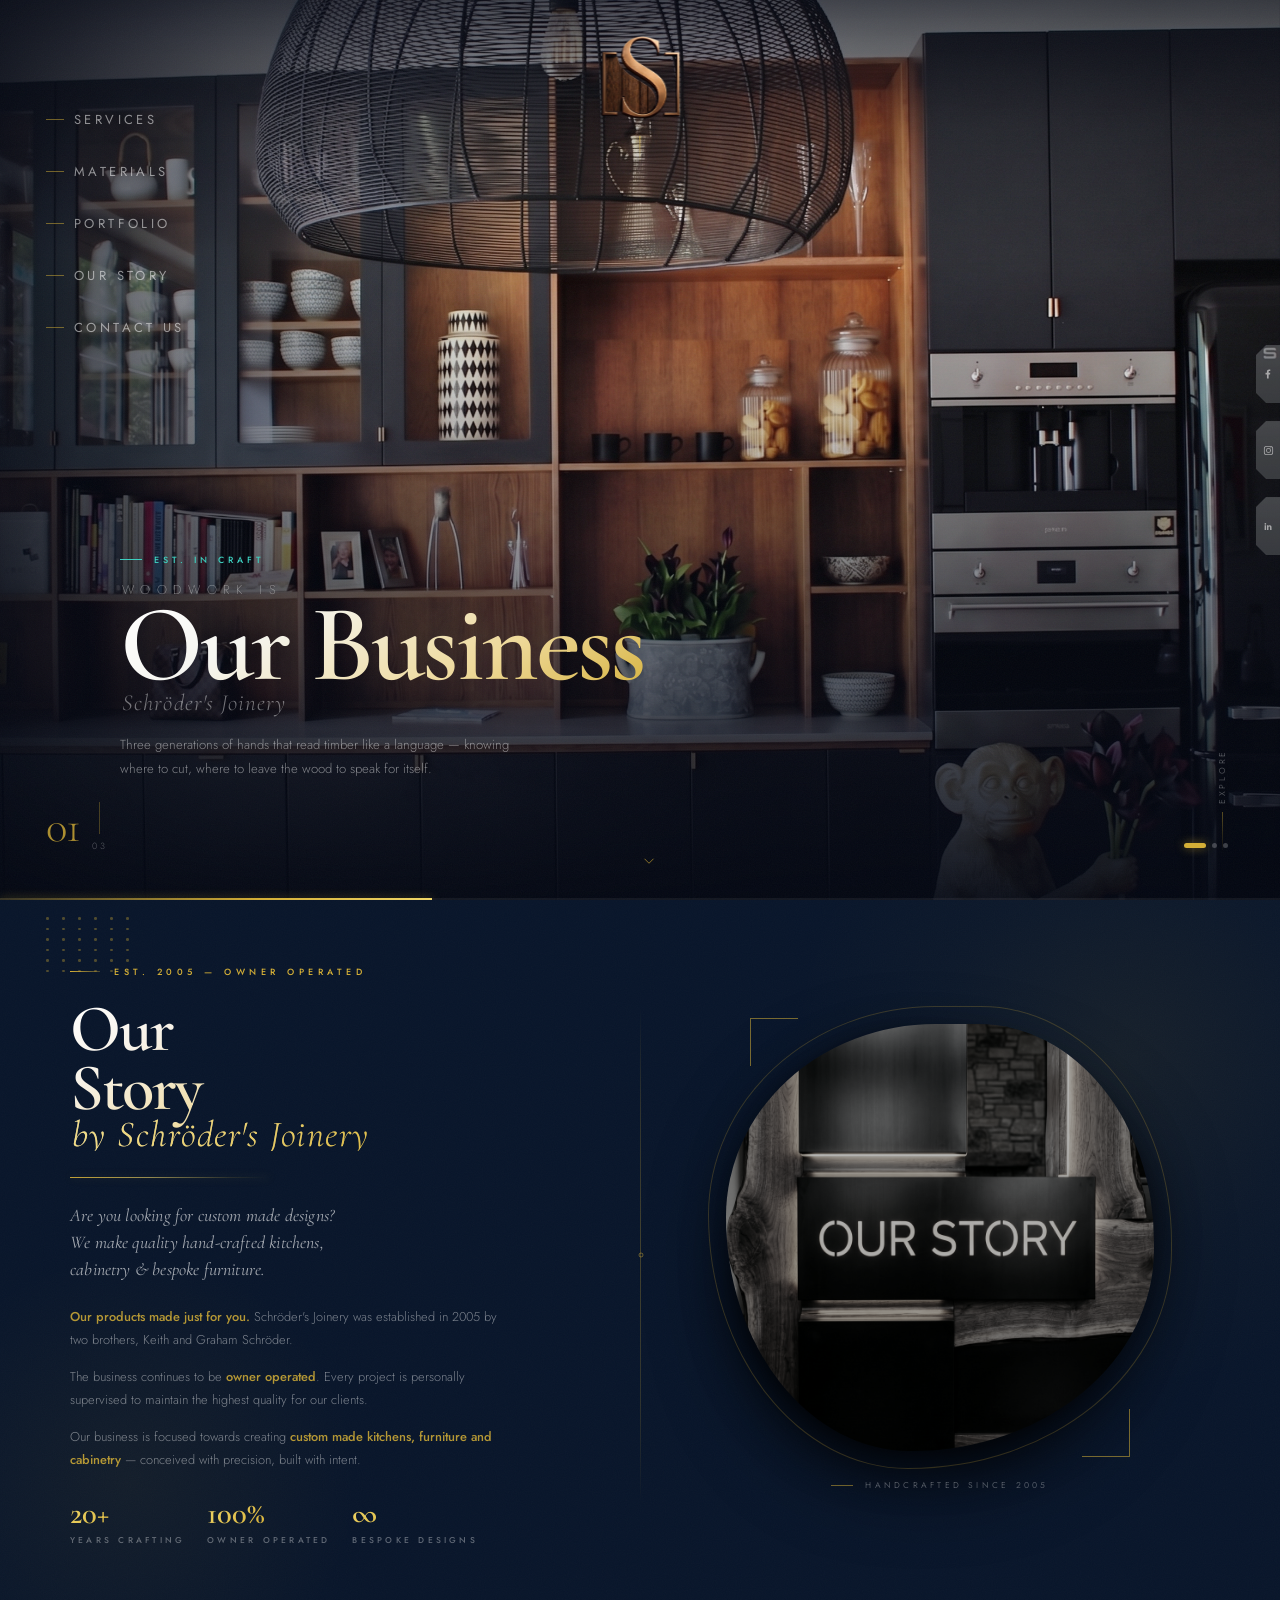
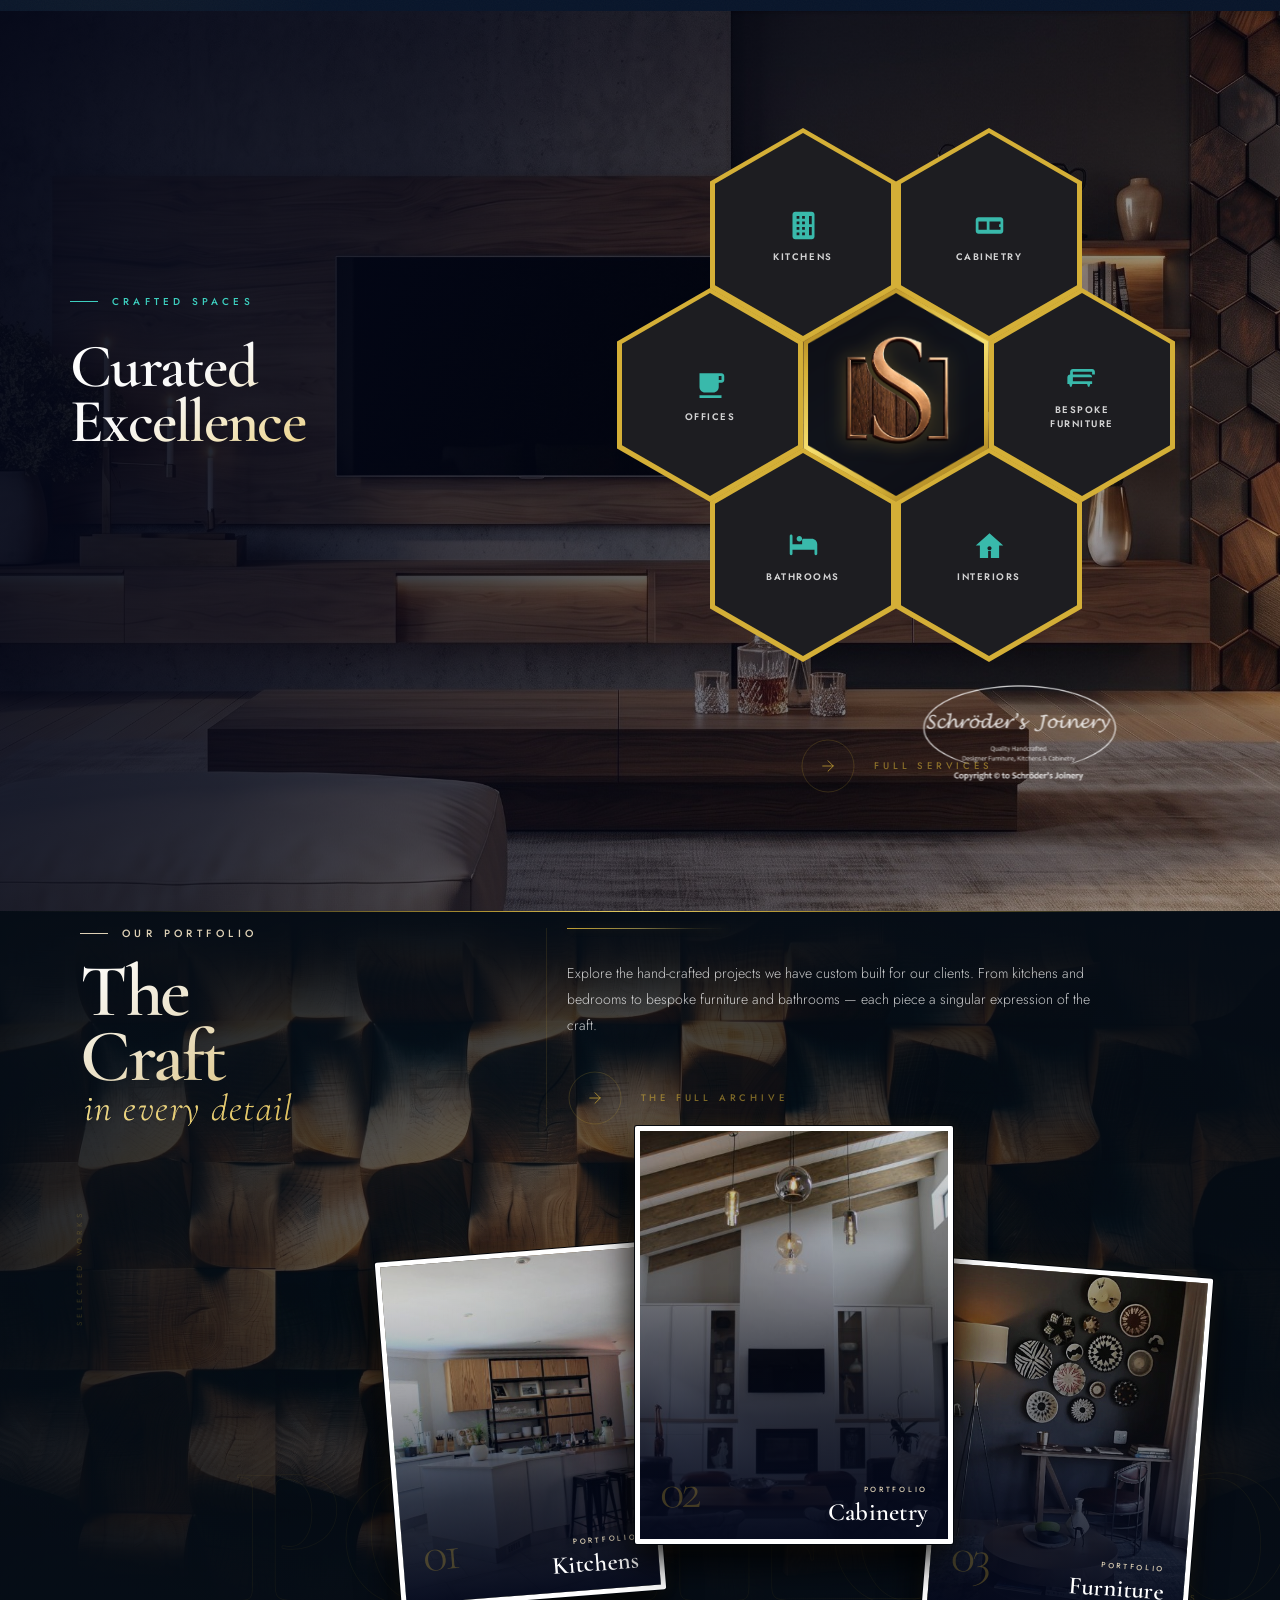
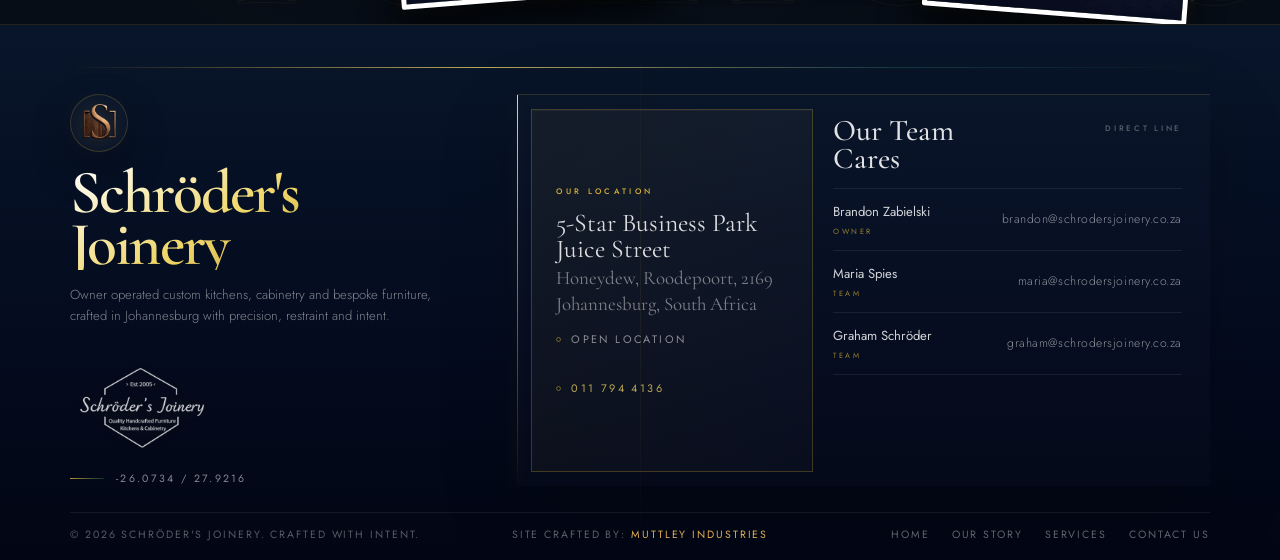
==== commit 5351a80f: "feat: add premium contact page and update navigation links" ====
--- a/index.html
+++ b/index.html
@@ -4224,7 +4224,7 @@
                 <a class="hero-mobile-link" href="services.html#materialsSection"><span>Materials</span></a>
                 <a class="hero-mobile-link" href="#portfolioSection"><span>Portfolio</span></a>
                 <a class="hero-mobile-link" href="#storySection"><span>Our Story</span></a>
-                <a class="hero-mobile-link" href="#contactSection"><span>Contact Us</span></a>
+                <a class="hero-mobile-link" href="contact.html"><span>Contact Us</span></a>
             </div>
         </nav>
     </div>
@@ -4259,7 +4259,7 @@
             <a class="h-nav-item" href="services.html#materialsSection"><span>Materials</span></a>
             <a class="h-nav-item" href="#portfolioSection"><span>Portfolio</span></a>
             <a class="h-nav-item" href="#storySection"><span>Our Story</span></a>
-            <a class="h-nav-item" href="#contactSection"><span>Contact Us</span></a>
+            <a class="h-nav-item" href="contact.html"><span>Contact Us</span></a>
         </nav>
 
         <!-- //Hero Social Tabs// -->
@@ -4803,6 +4803,7 @@
                     <a href="index.html">Home</a>
                     <a href="#storySection">Our Story</a>
                     <a href="#svcSection">Services</a>
+                    <a href="contact.html">Contact Us</a>
                 </nav>
             </div>
         </div>
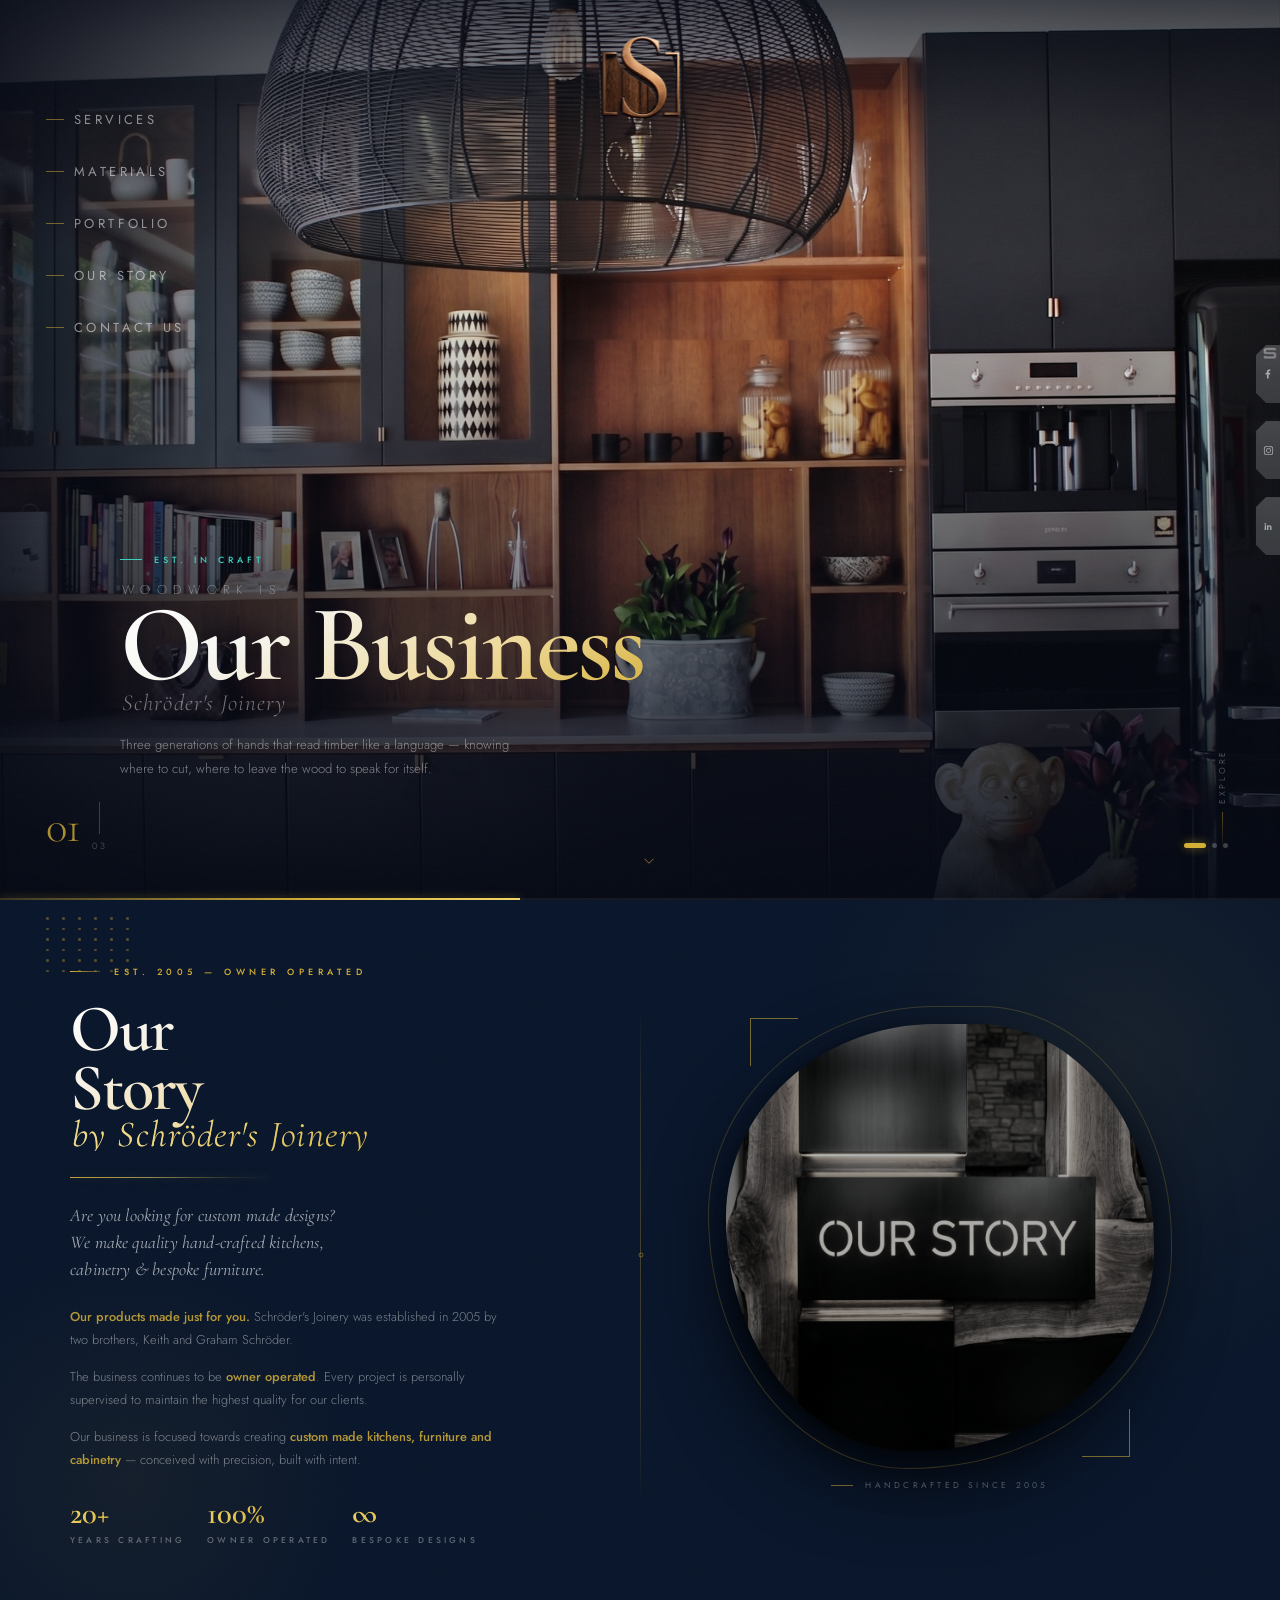
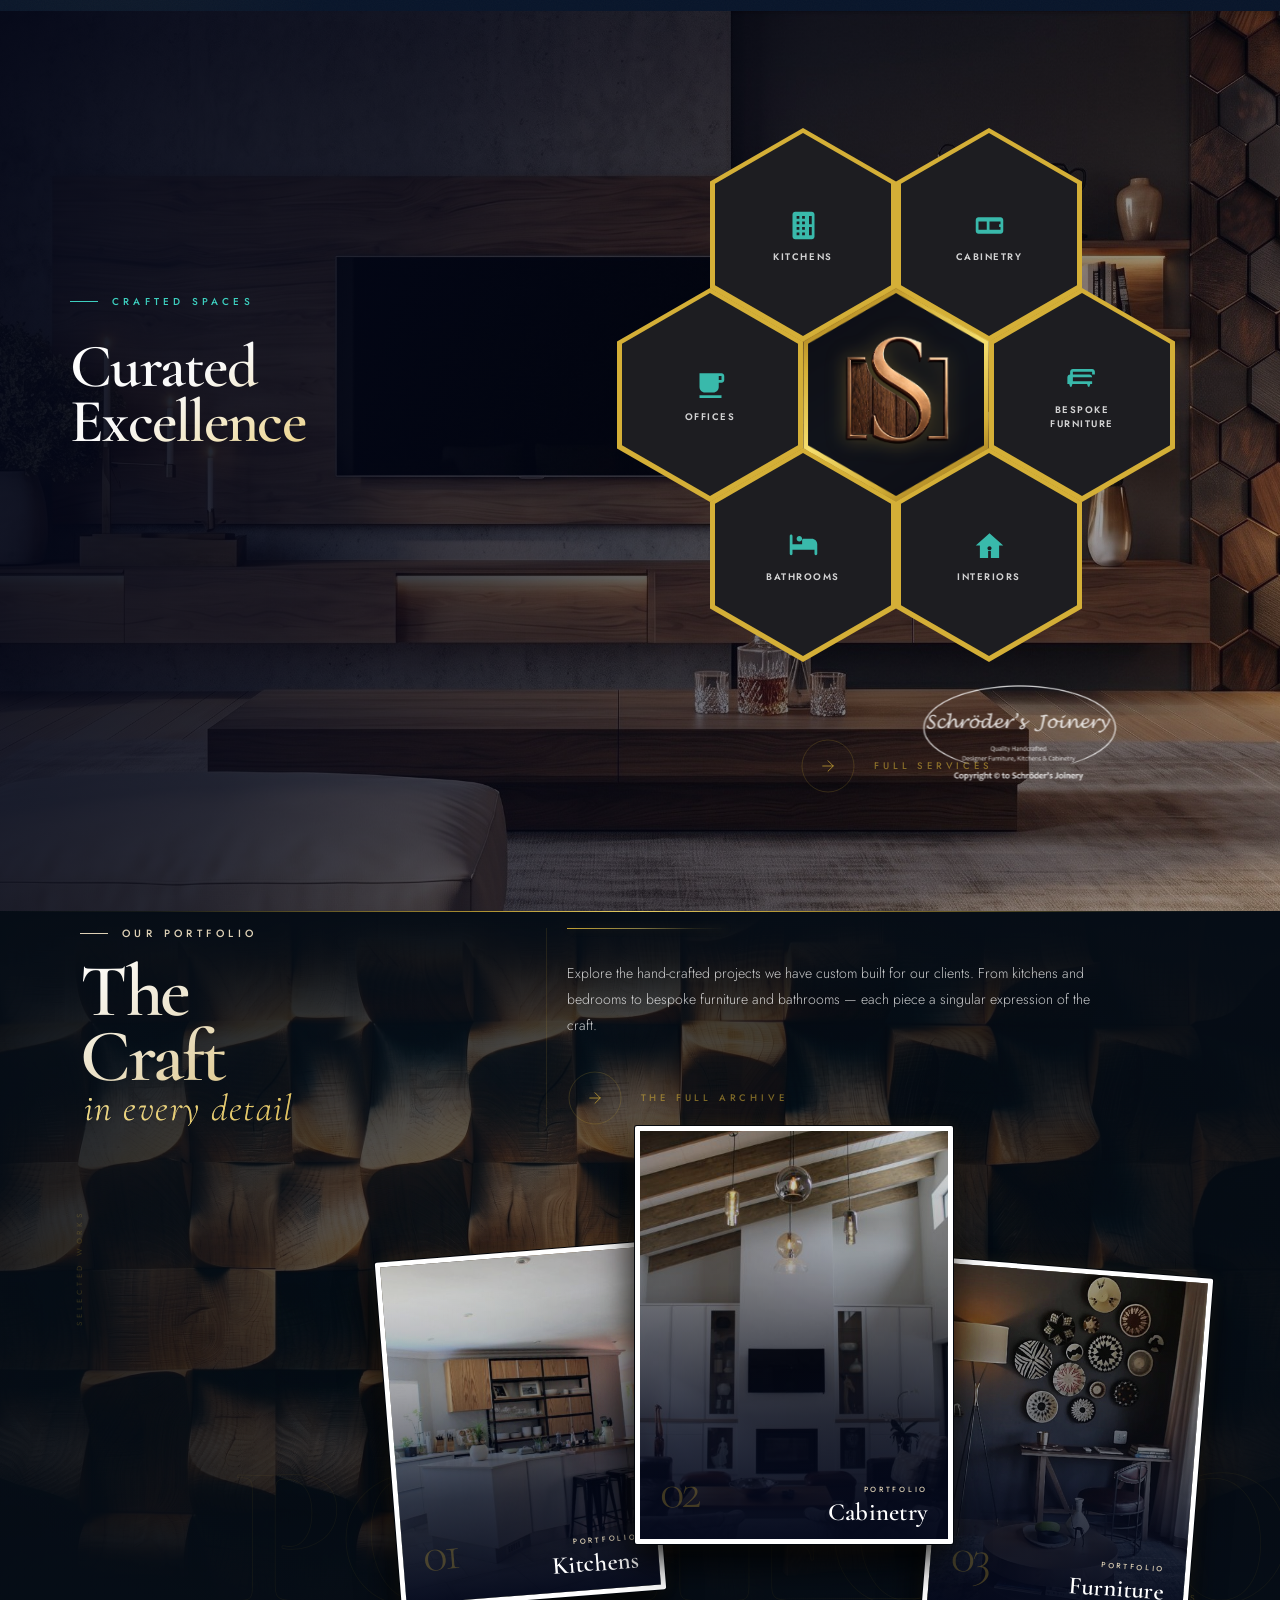
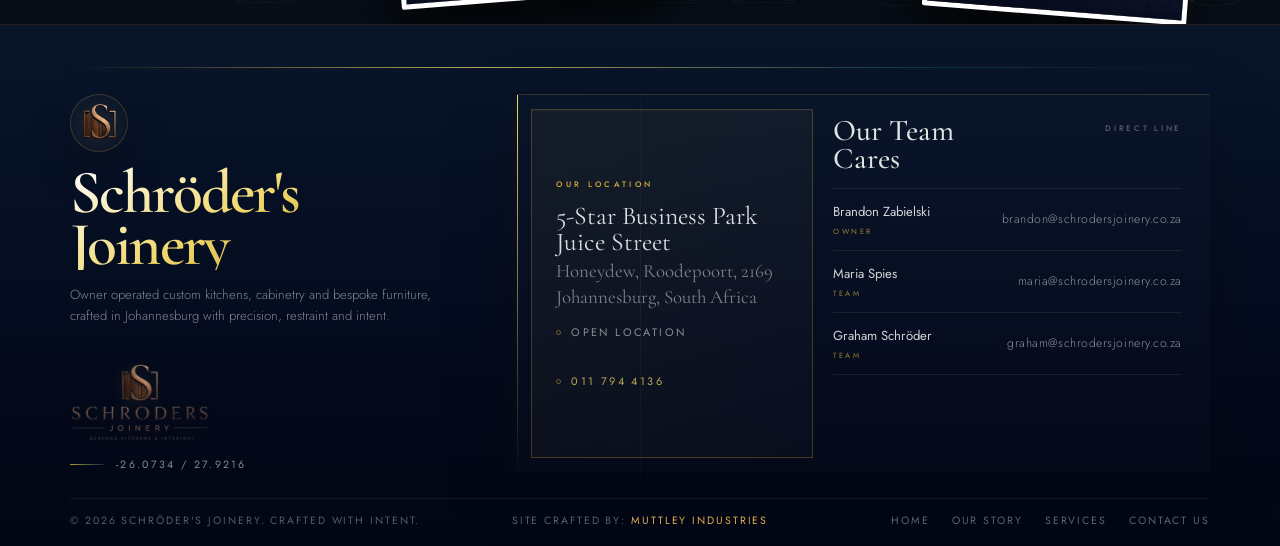
==== commit 18907fd7: "feat: update footer logo, add back-to-top buttons, and make portfolio hero & discipline selector sti" ====
--- a/index.html
+++ b/index.html
@@ -4195,6 +4195,54 @@
                 height: 400px;
             }
         }
+
+        /* ==============================
+           BACK TO TOP + CURSOR GLOW
+        ============================== */
+        .svc-btt {
+            position: fixed;
+            bottom: 36px;
+            right: 36px;
+            z-index: 9000;
+            width: 44px;
+            height: 44px;
+            background: rgba(4, 9, 28, 0.88);
+            border: 1px solid rgba(212, 175, 55, 0.22);
+            display: flex;
+            align-items: center;
+            justify-content: center;
+            clip-path: polygon(6px 0, 100% 0, 100% calc(100% - 6px), calc(100% - 6px) 100%, 0 100%, 0 6px);
+            cursor: pointer;
+            opacity: 0;
+            pointer-events: none;
+            transform: translateY(12px);
+            transition: opacity 0.36s ease, transform 0.36s ease, background 0.28s ease, border-color 0.28s ease;
+            backdrop-filter: blur(8px);
+        }
+
+        .svc-btt.visible {
+            opacity: 1;
+            pointer-events: auto;
+            transform: translateY(0);
+        }
+
+        .svc-btt:hover {
+            background: rgba(212, 175, 55, 0.14);
+            border-color: rgba(212, 175, 55, 0.50);
+        }
+
+        .svc-btt svg {
+            width: 16px;
+            height: 16px;
+            stroke: rgba(212, 175, 55, 0.65);
+            stroke-width: 1.5;
+            fill: none;
+            transition: stroke 0.28s ease;
+        }
+
+        .svc-btt:hover svg {
+            stroke: rgba(212, 175, 55, 0.95);
+        }
     </style>
 </head>
 
@@ -4745,7 +4793,7 @@
                         Owner operated custom kitchens, cabinetry and bespoke furniture, crafted in Johannesburg with
                         precision, restraint and intent.
                     </p>
-                    <img src="tri-logo.png" alt="Schröder's Joinery Badge" class="footer-secondary-mark">
+                    <img src="sj-full-logo.png" alt="Schröder's Joinery Badge" class="footer-secondary-mark">
                     <a class="footer-coordinate"
                         href="https://www.google.com/maps/search/?api=1&amp;query=-26.0734,27.9216" target="_blank"
                         rel="noopener">
@@ -4808,6 +4856,13 @@
             </div>
         </div>
     </footer>
+ 
+    <!-- //Back To Top Button// -->
+    <button class="svc-btt" id="bttBtn" type="button" aria-label="Scroll back to top">
+        <svg viewBox="0 0 24 24">
+            <polyline points="18 15 12 9 6 15"/>
+        </svg>
+    </button>
     <script>
 
         /* ==============================================
@@ -5383,6 +5438,21 @@
             });
 
             footerObs.observe(footer);
+
+            // //Back To Top Button
+            const btt = document.getElementById('bttBtn');
+            if (btt) {
+                window.addEventListener('scroll', () => {
+                    if (window.scrollY > window.innerHeight * 0.5) {
+                        btt.classList.add('visible');
+                    } else {
+                        btt.classList.remove('visible');
+                    }
+                }, { passive: true });
+                btt.addEventListener('click', () => {
+                    window.scrollTo({ top: 0, behavior: 'smooth' });
+                });
+            }
         })();
         /* ==============================================
            END FOOTER SECTION SCRIPT
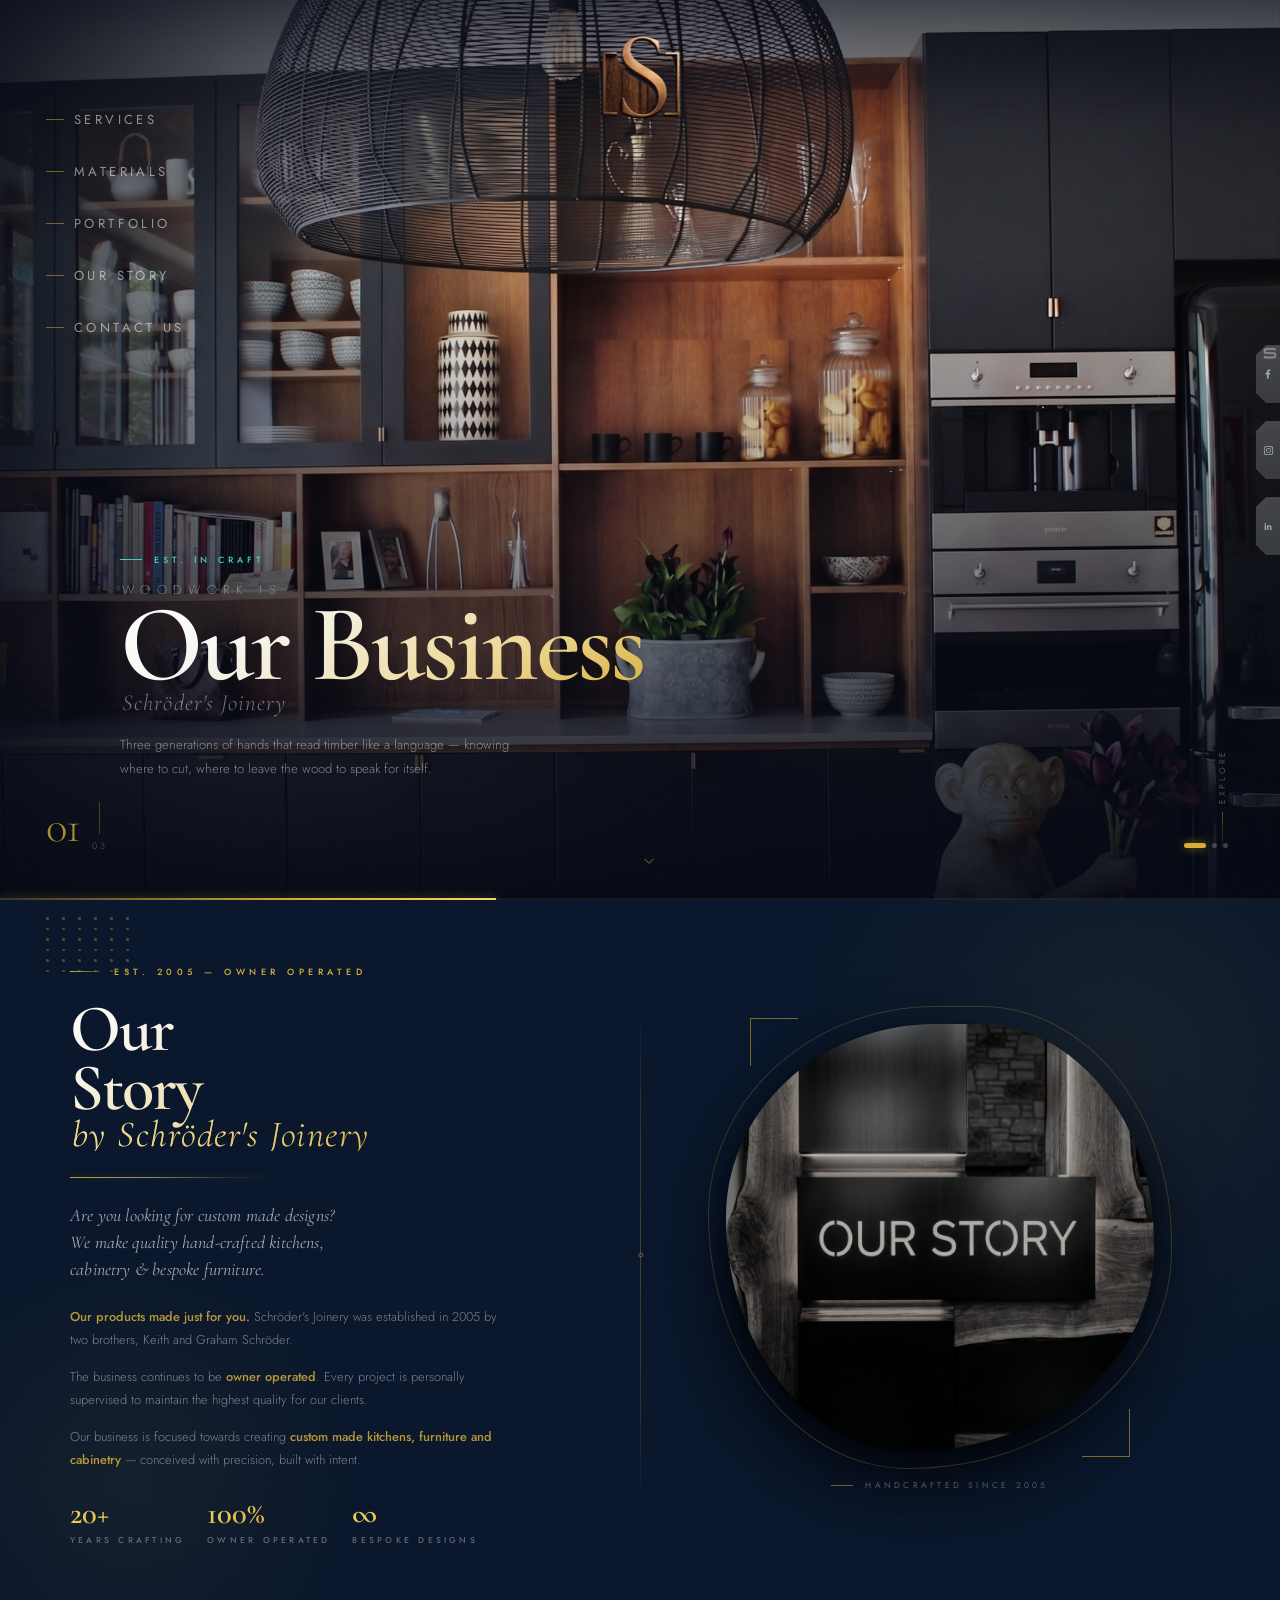
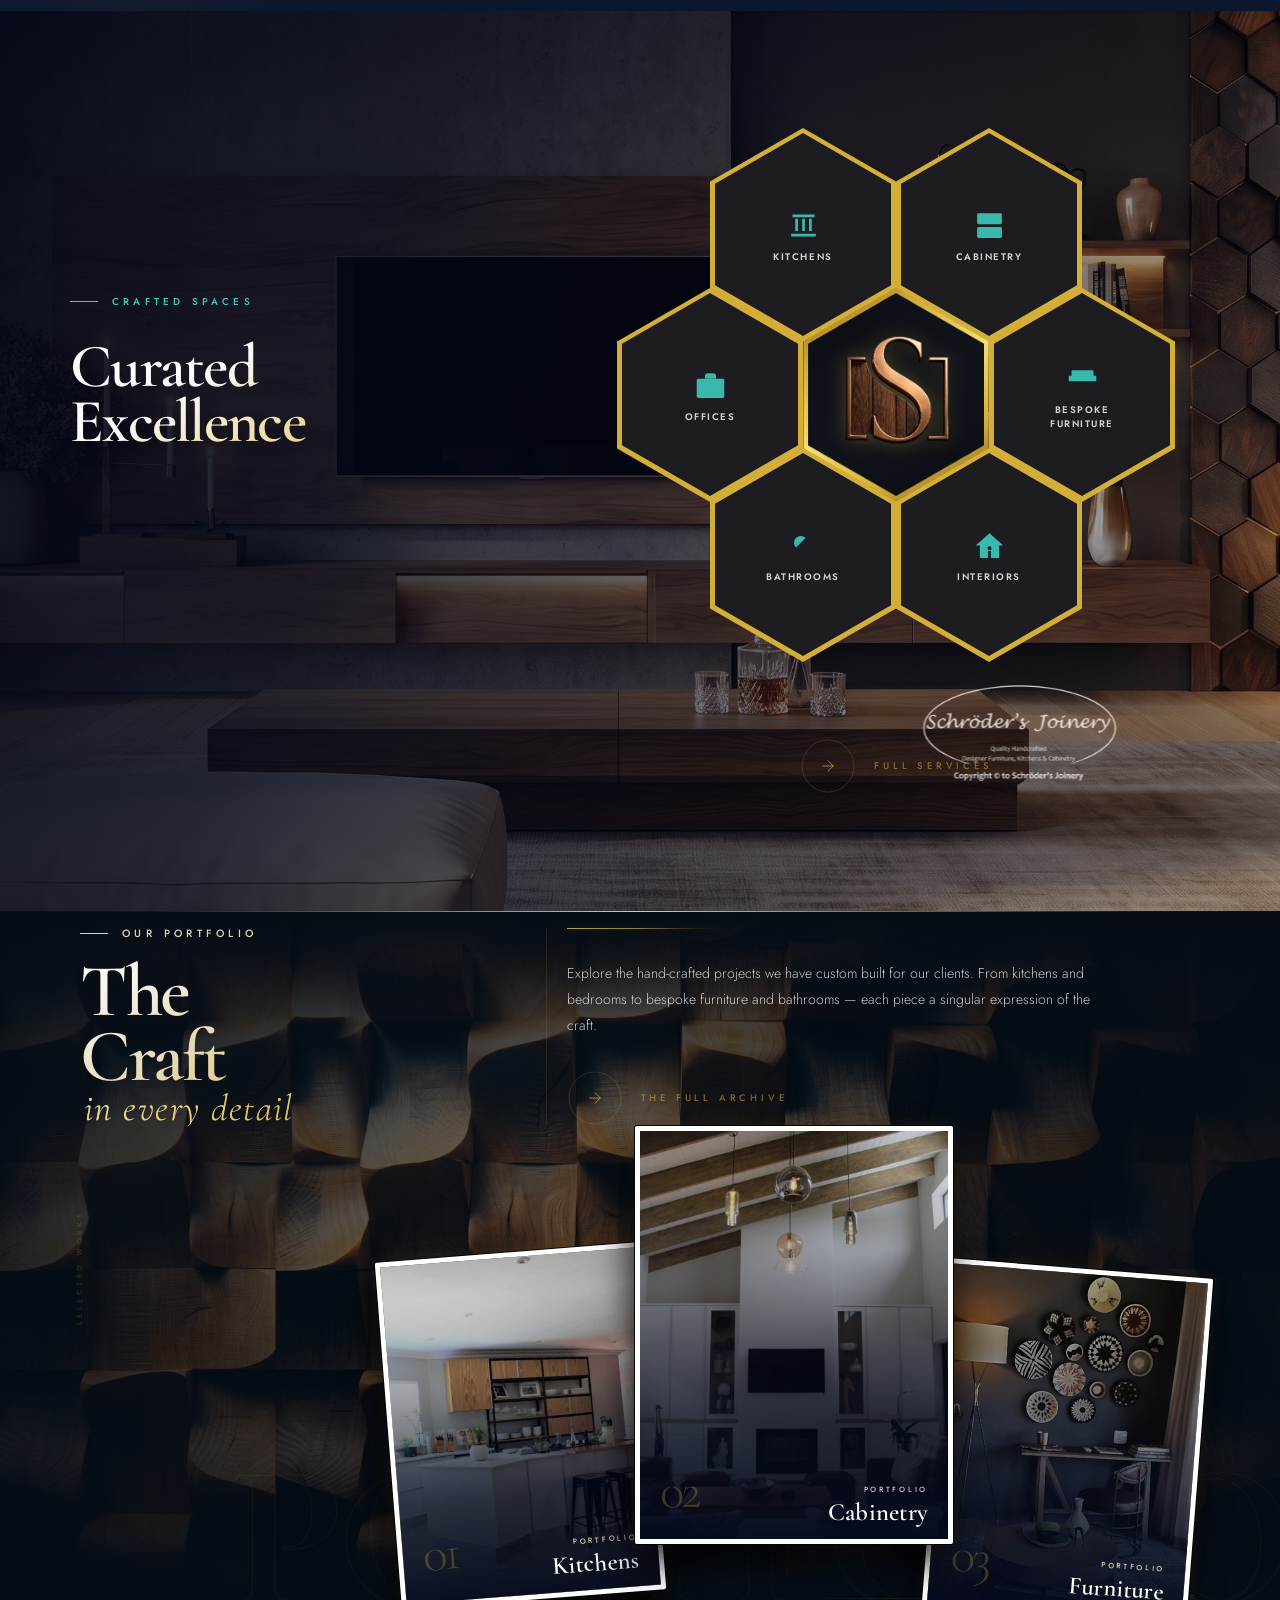
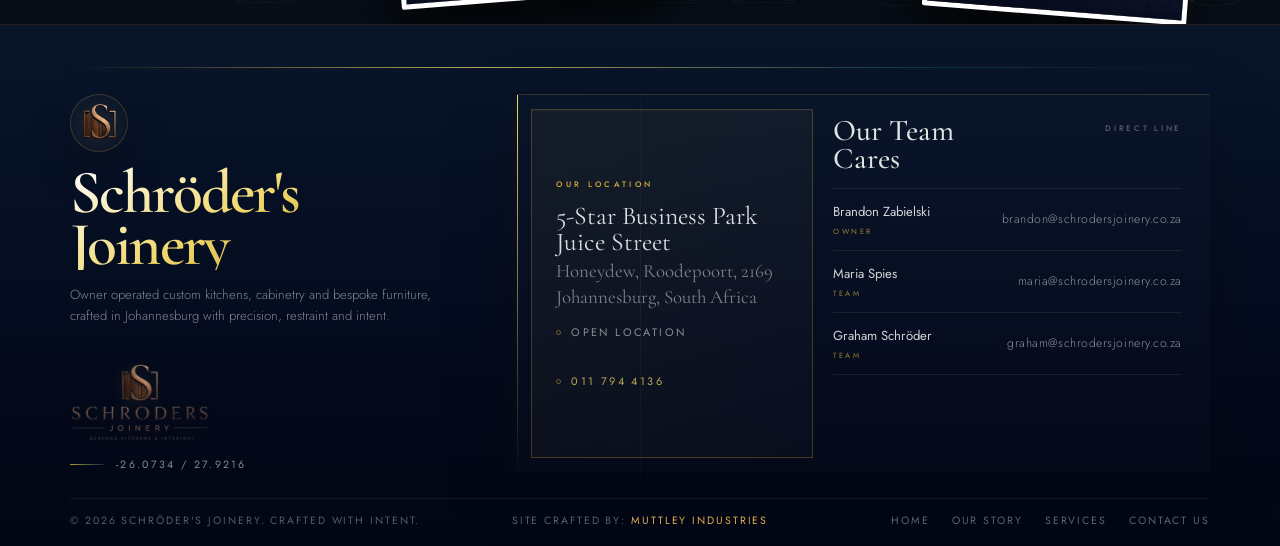
==== commit 91fd8c88: "style: update honeycomb icons on index.html and fix back-to-top styles in contact.html" ====
--- a/index.html
+++ b/index.html
@@ -4541,8 +4541,7 @@
                         <div class="hex-shell"></div>
                         <div class="hex-inner">
                             <svg viewBox="0 0 24 24">
-                                <path
-                                    d="M18 2.01 6 2c-1.1 0-2 .89-2 2v16c0 1.11.9 2 2 2h12c1.1 0 2-.89 2-2V4c0-1.11-.9-1.99-2-1.99zM9 19H7v-2h2v2zm0-4H7v-2h2v2zm0-4H7V9h2v2zm0-4H7V5h2v2zm4 12h-2v-2h2v2zm0-4h-2v-2h2v2zm0-4h-2V9h2v2zm0-4h-2V5h2v2zm5 12h-2v-6h2v6zm0-8h-2V5h2v6z" />
+                                <path d="M4 4h16v2H4zm2 3h2v9H6zm5 0h2v9h-2zm5 0h2v9h-2zM3 18h18v2H3z"/>
                             </svg>
                             <p>Kitchens</p>
                         </div>
@@ -4553,8 +4552,10 @@
                         <div class="hex-shell"></div>
                         <div class="hex-inner">
                             <svg viewBox="0 0 24 24">
-                                <path
-                                    d="M20 6H4c-1.1 0-2 .9-2 2v8c0 1.1.9 2 2 2h16c1.1 0 2-.9 2-2V8c0-1.1-.9-2-2-2zm-10 9H4V9h6v6zm10 0h-8V9h8v6zm-9.5-2H12v-2h-2v1.5c0 .28.22.5.5.5zm8.5 0h1.5c.28 0 .5-.22.5-.5V11h-2v2z" />
+                                <rect x="3" y="3" width="18" height="8" rx="1"/>
+                                <rect x="3" y="13" width="18" height="8" rx="1"/>
+                                <line x1="12" y1="7" x2="12" y2="7" stroke-linecap="round" stroke-width="2"/>
+                                <line x1="12" y1="17" x2="12" y2="17" stroke-linecap="round" stroke-width="2"/>
                             </svg>
                             <p>Cabinetry</p>
                         </div>
@@ -4565,8 +4566,10 @@
                         <div class="hex-shell"></div>
                         <div class="hex-inner">
                             <svg viewBox="0 0 24 24">
-                                <path
-                                    d="M20 3H4v10c0 2.21 1.79 4 4 4h6c2.21 0 4-1.79 4-4v-3h2c1.11 0 2-.89 2-2V5c0-1.11-.89-2-2-2zm0 5h-2V5h2v3zM4 19h16v2H4z" />
+                                <rect x="2" y="7" width="20" height="14" rx="1"/>
+                                <path d="M16 7V5a2 2 0 0 0-2-2h-4a2 2 0 0 0-2 2v2"/>
+                                <line x1="12" y1="12" x2="12" y2="16"/>
+                                <line x1="10" y1="14" x2="14" y2="14"/>
                             </svg>
                             <p>Offices</p>
                         </div>
@@ -4585,8 +4588,7 @@
                         <div class="hex-shell"></div>
                         <div class="hex-inner">
                             <svg viewBox="0 0 24 24">
-                                <path
-                                    d="M21 9V7c0-1.1-.9-2-2-2H5C3.9 5 3 5.9 3 7v2c-1.1 0-2 .9-2 2v5h1.33L3 18h1l.67-2h10.67l.66 2h1l.67-2H19v-5c0-1.1-.9-2-2-2zM5 7h14v2H5V7zm14 7H5v-3h14v3z" />
+                                <path d="M4 10V7a1 1 0 0 1 1-1h14a1 1 0 0 1 1 1v3M2 10h20v4H2zm2 4v4m16-4v4M6 14v1m12-1v1"/>
                             </svg>
                             <p>Bespoke<br>Furniture</p>
                         </div>
@@ -4597,8 +4599,16 @@
                         <div class="hex-shell"></div>
                         <div class="hex-inner">
                             <svg viewBox="0 0 24 24">
-                                <path
-                                    d="M7 7c0-1.1.9-2 2-2s2 .9 2 2-.9 2-2 2-2-.9-2-2zm11 0h-6c-.55 0-1 .45-1 1v3H4V5c0-.55-.45-1-1-1s-1 .45-1 1v13c0 .55.45 1 1 1s1-.45 1-1v-3h16v3c0 .55.45 1 1 1s1-.45 1-1v-7c0-2.21-1.79-4-4-4z" />
+                                <path d="m4 4 2.5 2.5" />
+                                <path d="M13.5 6.5a4.95 4.95 0 0 0-7 7" />
+                                <path d="M15 5 5 15" />
+                                <path d="M14 17v.01" />
+                                <path d="M10 16v.01" />
+                                <path d="M13 13v.01" />
+                                <path d="M16 10v.01" />
+                                <path d="M11 20v.01" />
+                                <path d="M17 14v.01" />
+                                <path d="M20 11v.01" />
                             </svg>
                             <p>Bathrooms</p>
                         </div>
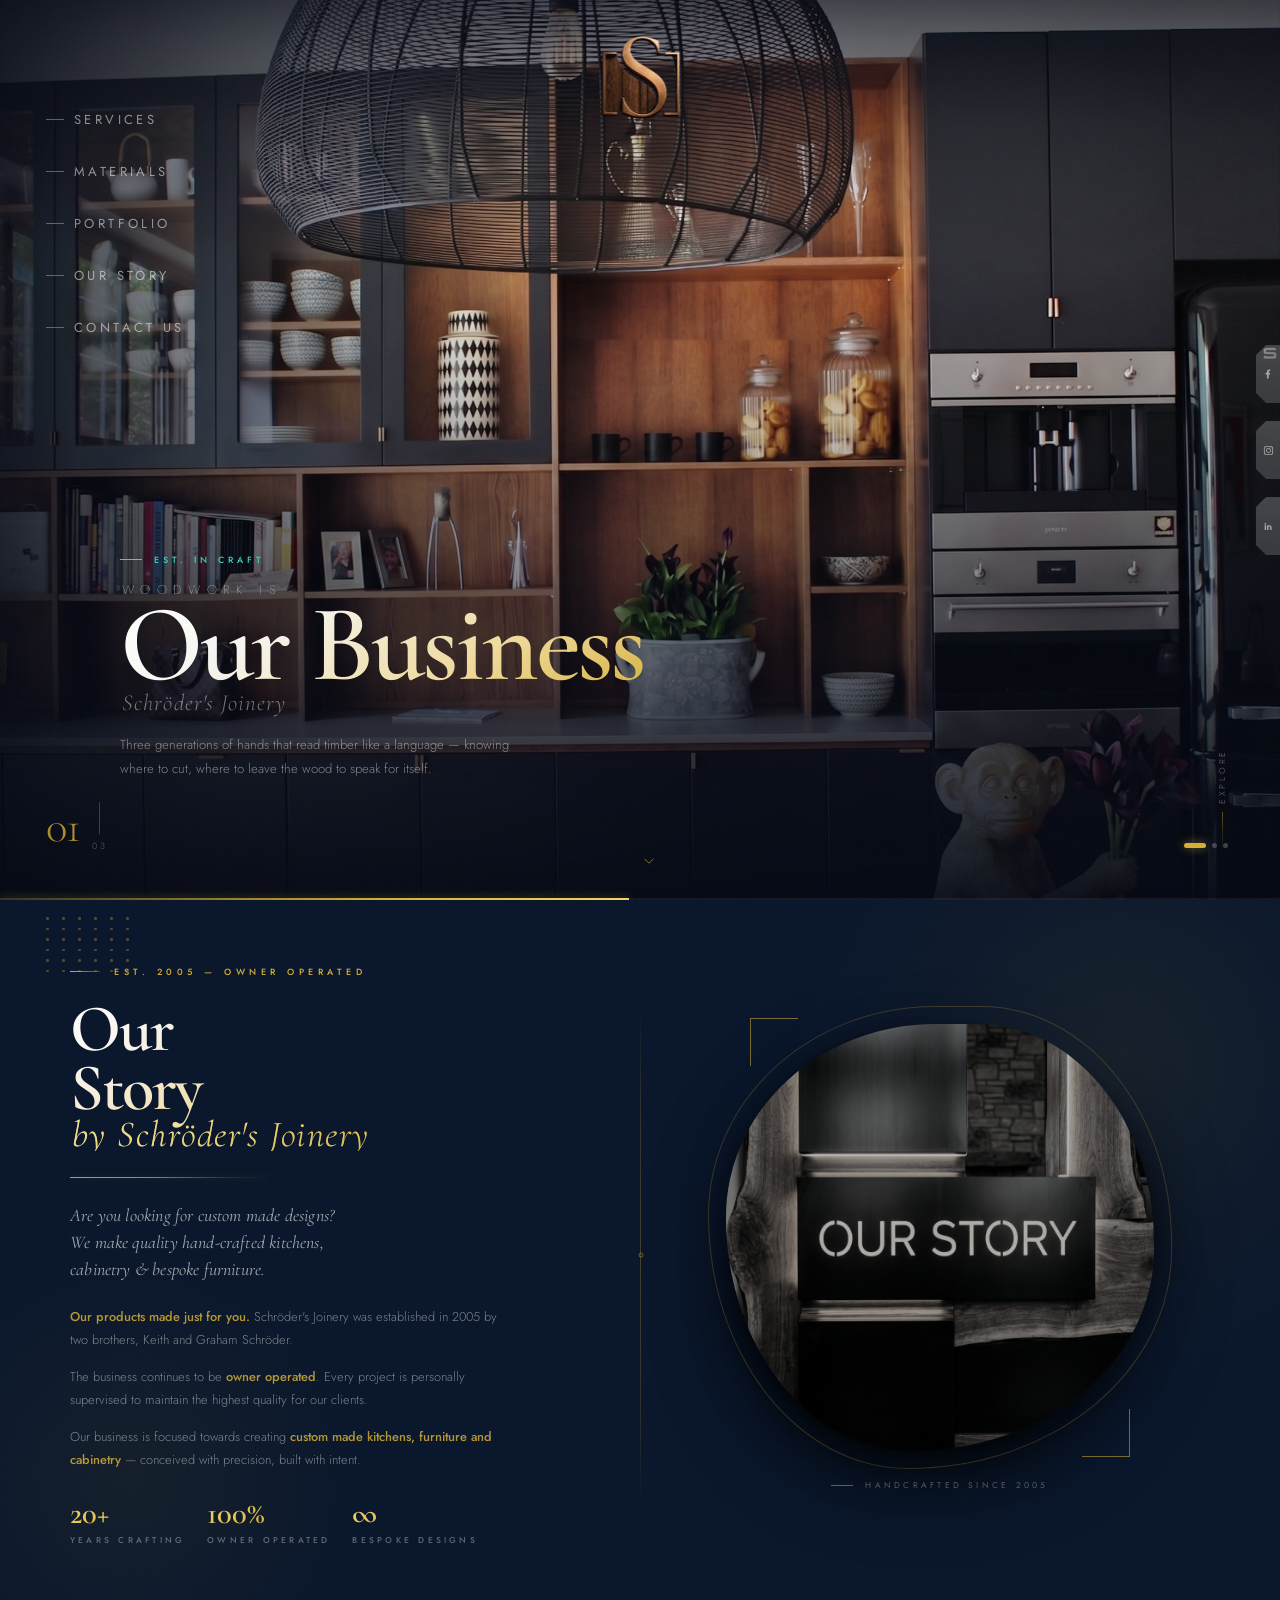
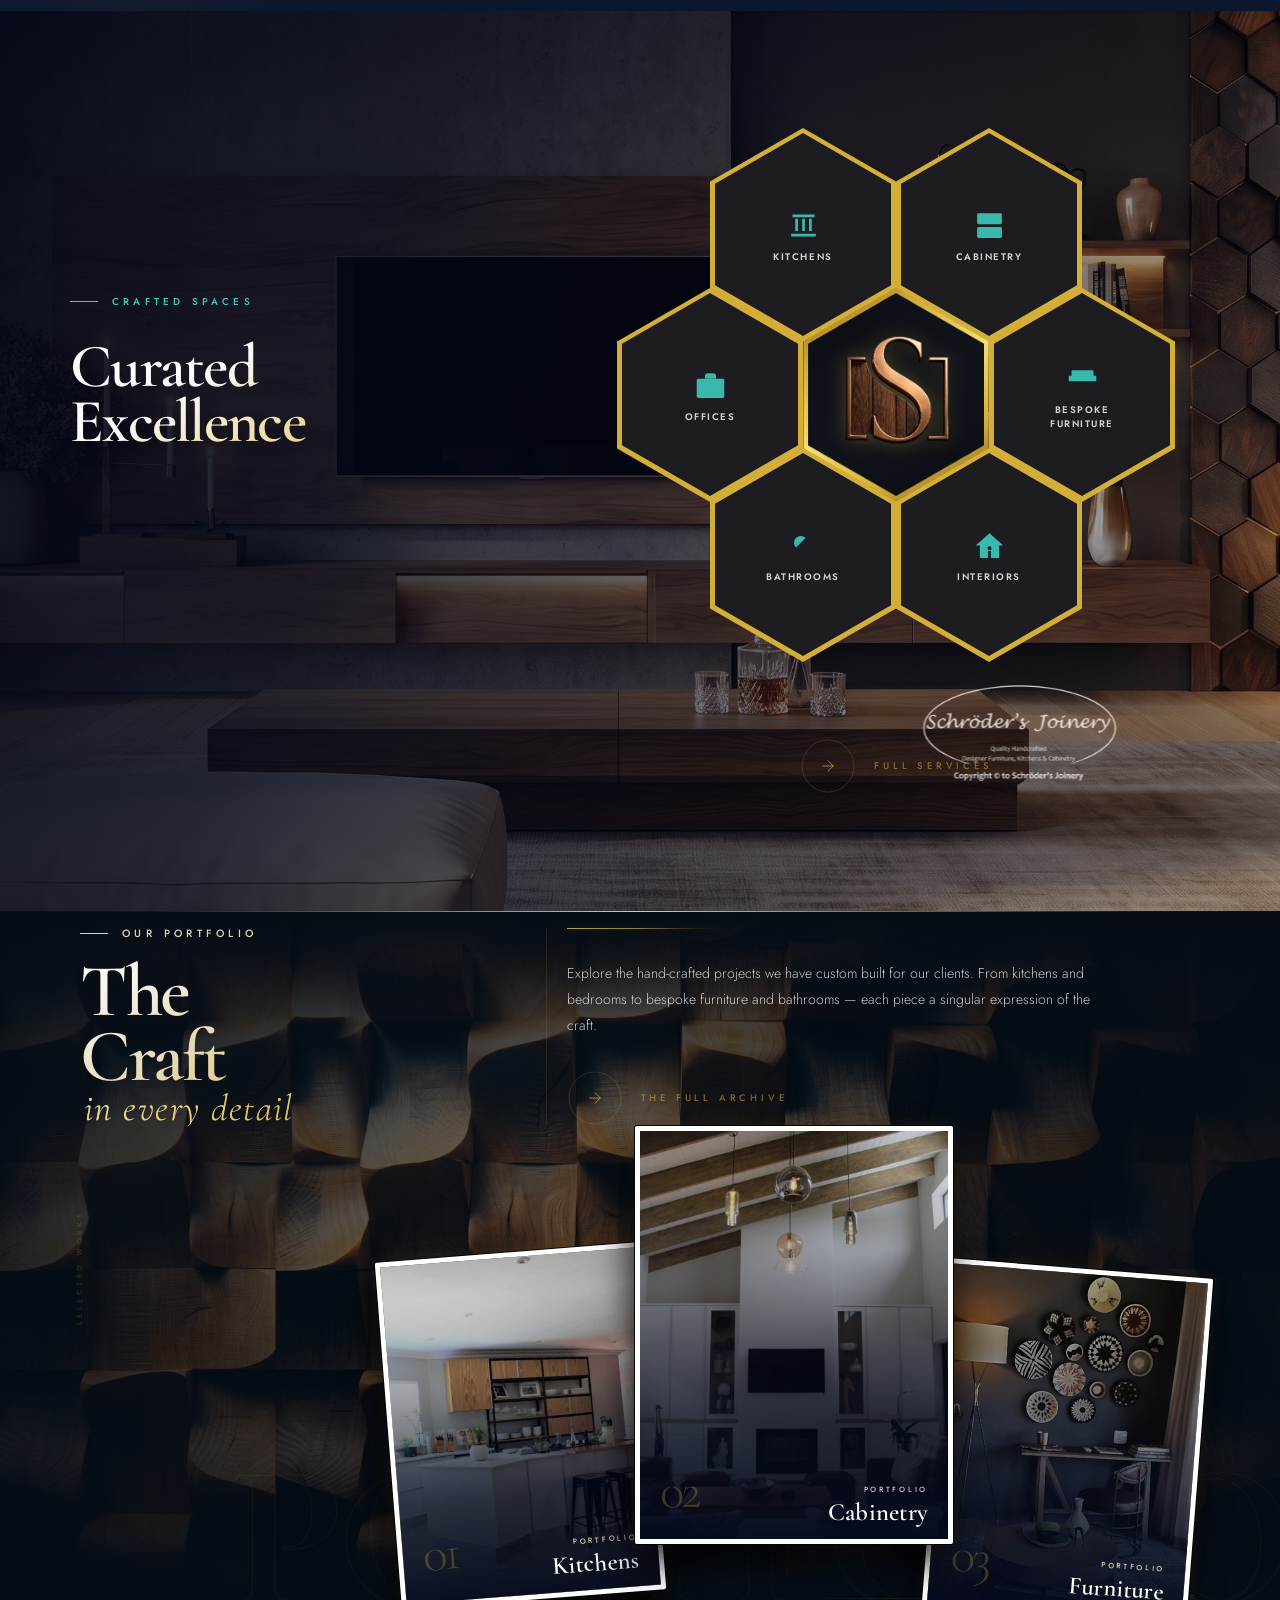
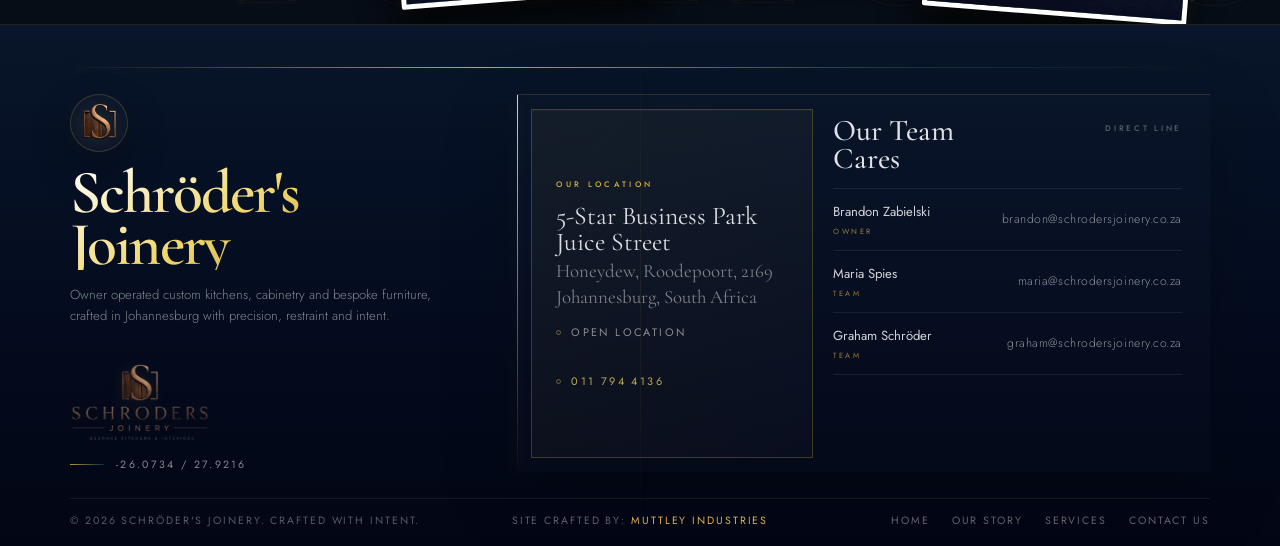
==== commit b8ca54b8: "Add touch swipe functionality to lightbox and wrap hero/honeycomb logos in home links" ====
--- a/index.html
+++ b/index.html
@@ -325,6 +325,9 @@
             }
         }
 
+        .hero-logo-wrap a {
+            display: block;
+        }
         .hero-logo {
             height: 90px;
             width: auto;
@@ -1797,6 +1800,13 @@
             padding: 15px;
         }
 
+        .center-tile .hex-inner a {
+            display: flex;
+            align-items: center;
+            justify-content: center;
+            width: 100%;
+            height: 100%;
+        }
         .center-logo {
             width: 78%;
             max-width: 118px;
@@ -4297,7 +4307,9 @@
 
         <!-- //Logo centred top// -->
         <div class="hero-logo-wrap">
-            <img src="sj-logo.png" alt="Schröder's Joinery" class="hero-logo">
+            <a href="index.html" aria-label="Return to Home">
+                <img src="sj-logo.png" alt="Schröder's Joinery" class="hero-logo">
+            </a>
             <div class="hero-logo-rule"></div>
         </div>
 
@@ -4541,7 +4553,7 @@
                         <div class="hex-shell"></div>
                         <div class="hex-inner">
                             <svg viewBox="0 0 24 24">
-                                <path d="M4 4h16v2H4zm2 3h2v9H6zm5 0h2v9h-2zm5 0h2v9h-2zM3 18h18v2H3z"/>
+                                <path d="M4 4h16v2H4zm2 3h2v9H6zm5 0h2v9h-2zm5 0h2v9h-2zM3 18h18v2H3z" />
                             </svg>
                             <p>Kitchens</p>
                         </div>
@@ -4552,10 +4564,10 @@
                         <div class="hex-shell"></div>
                         <div class="hex-inner">
                             <svg viewBox="0 0 24 24">
-                                <rect x="3" y="3" width="18" height="8" rx="1"/>
-                                <rect x="3" y="13" width="18" height="8" rx="1"/>
-                                <line x1="12" y1="7" x2="12" y2="7" stroke-linecap="round" stroke-width="2"/>
-                                <line x1="12" y1="17" x2="12" y2="17" stroke-linecap="round" stroke-width="2"/>
+                                <rect x="3" y="3" width="18" height="8" rx="1" />
+                                <rect x="3" y="13" width="18" height="8" rx="1" />
+                                <line x1="12" y1="7" x2="12" y2="7" stroke-linecap="round" stroke-width="2" />
+                                <line x1="12" y1="17" x2="12" y2="17" stroke-linecap="round" stroke-width="2" />
                             </svg>
                             <p>Cabinetry</p>
                         </div>
@@ -4566,10 +4578,10 @@
                         <div class="hex-shell"></div>
                         <div class="hex-inner">
                             <svg viewBox="0 0 24 24">
-                                <rect x="2" y="7" width="20" height="14" rx="1"/>
-                                <path d="M16 7V5a2 2 0 0 0-2-2h-4a2 2 0 0 0-2 2v2"/>
-                                <line x1="12" y1="12" x2="12" y2="16"/>
-                                <line x1="10" y1="14" x2="14" y2="14"/>
+                                <rect x="2" y="7" width="20" height="14" rx="1" />
+                                <path d="M16 7V5a2 2 0 0 0-2-2h-4a2 2 0 0 0-2 2v2" />
+                                <line x1="12" y1="12" x2="12" y2="16" />
+                                <line x1="10" y1="14" x2="14" y2="14" />
                             </svg>
                             <p>Offices</p>
                         </div>
@@ -4579,7 +4591,9 @@
                     <div class="hex-unit h4 center-tile">
                         <div class="hex-shell"></div>
                         <div class="hex-inner">
-                            <img src="sj-logo.png" alt="Logo" class="center-logo">
+                            <a href="index.html" aria-label="Return to Home">
+                                <img src="sj-logo.png" alt="Logo" class="center-logo">
+                            </a>
                         </div>
                     </div>
 
@@ -4588,7 +4602,8 @@
                         <div class="hex-shell"></div>
                         <div class="hex-inner">
                             <svg viewBox="0 0 24 24">
-                                <path d="M4 10V7a1 1 0 0 1 1-1h14a1 1 0 0 1 1 1v3M2 10h20v4H2zm2 4v4m16-4v4M6 14v1m12-1v1"/>
+                                <path
+                                    d="M4 10V7a1 1 0 0 1 1-1h14a1 1 0 0 1 1 1v3M2 10h20v4H2zm2 4v4m16-4v4M6 14v1m12-1v1" />
                             </svg>
                             <p>Bespoke<br>Furniture</p>
                         </div>
@@ -4866,11 +4881,11 @@
             </div>
         </div>
     </footer>
- 
+
     <!-- //Back To Top Button// -->
     <button class="svc-btt" id="bttBtn" type="button" aria-label="Scroll back to top">
         <svg viewBox="0 0 24 24">
-            <polyline points="18 15 12 9 6 15"/>
+            <polyline points="18 15 12 9 6 15" />
         </svg>
     </button>
     <script>
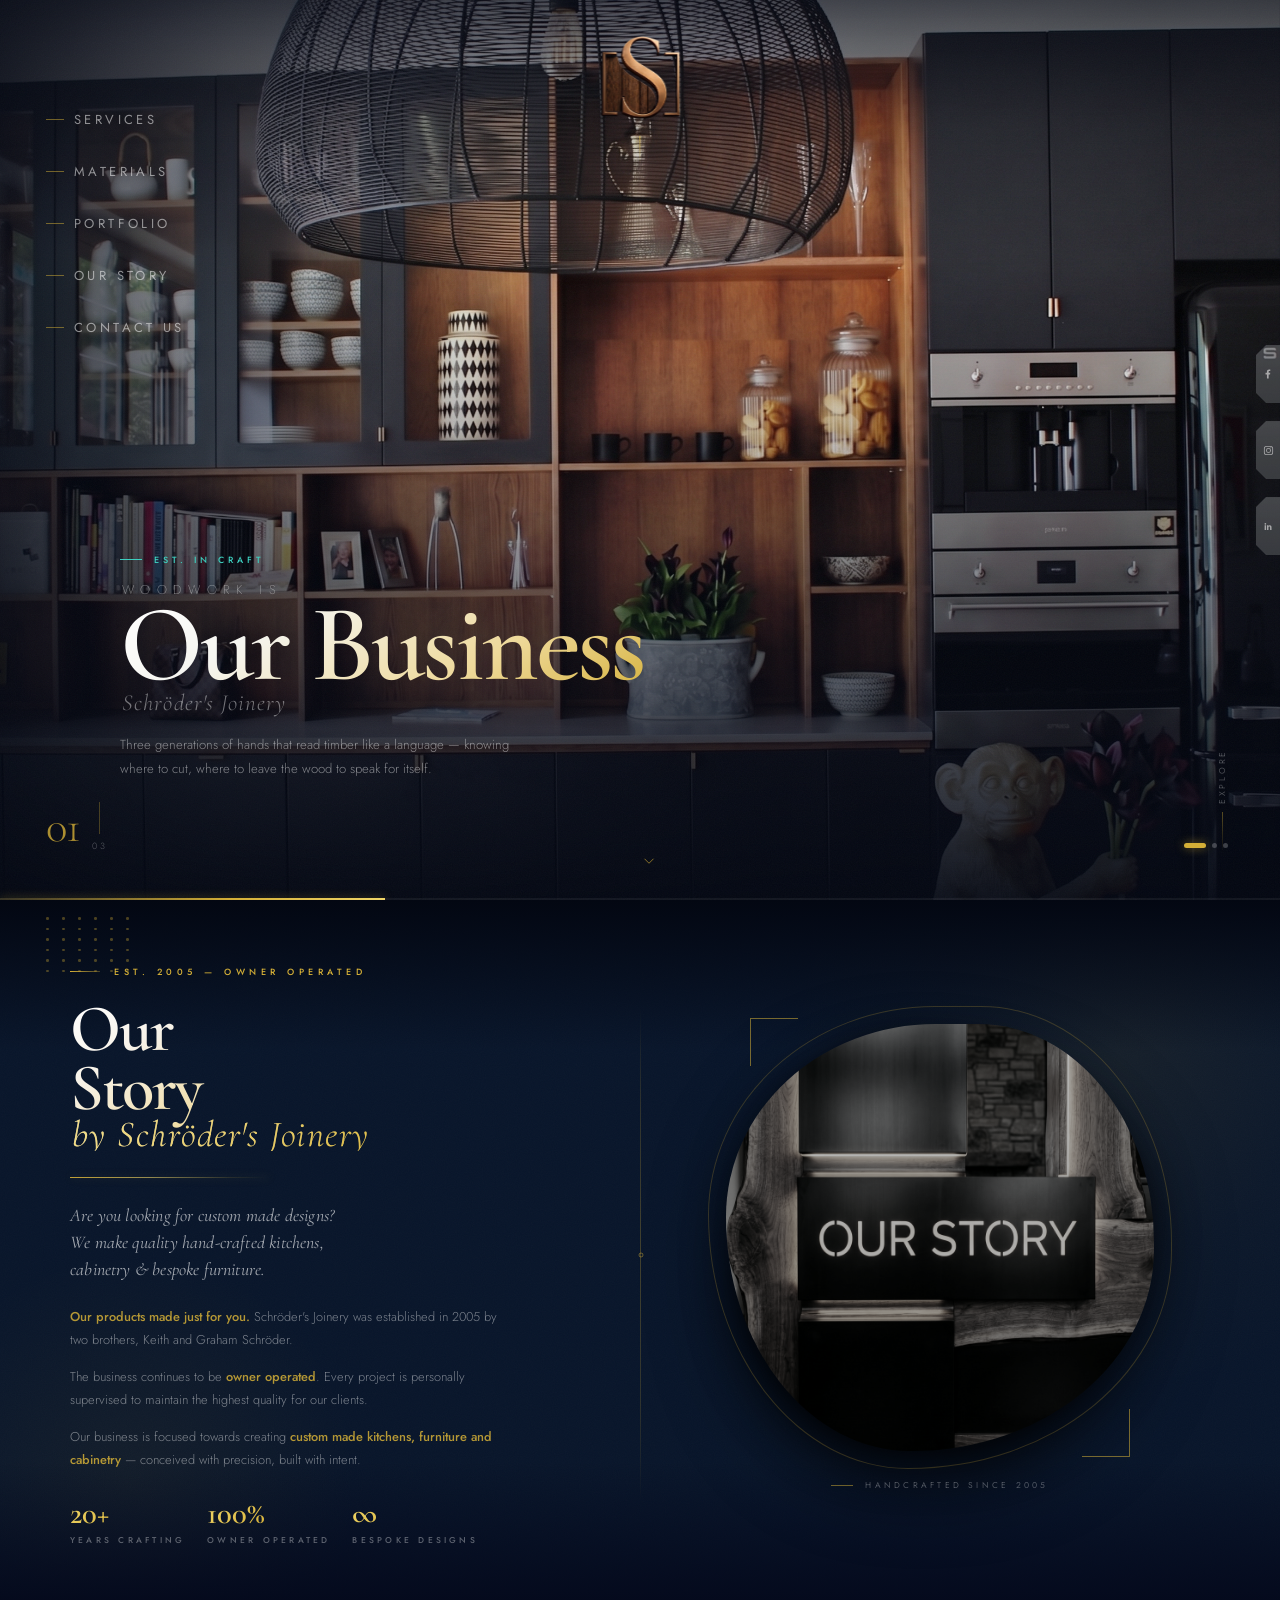
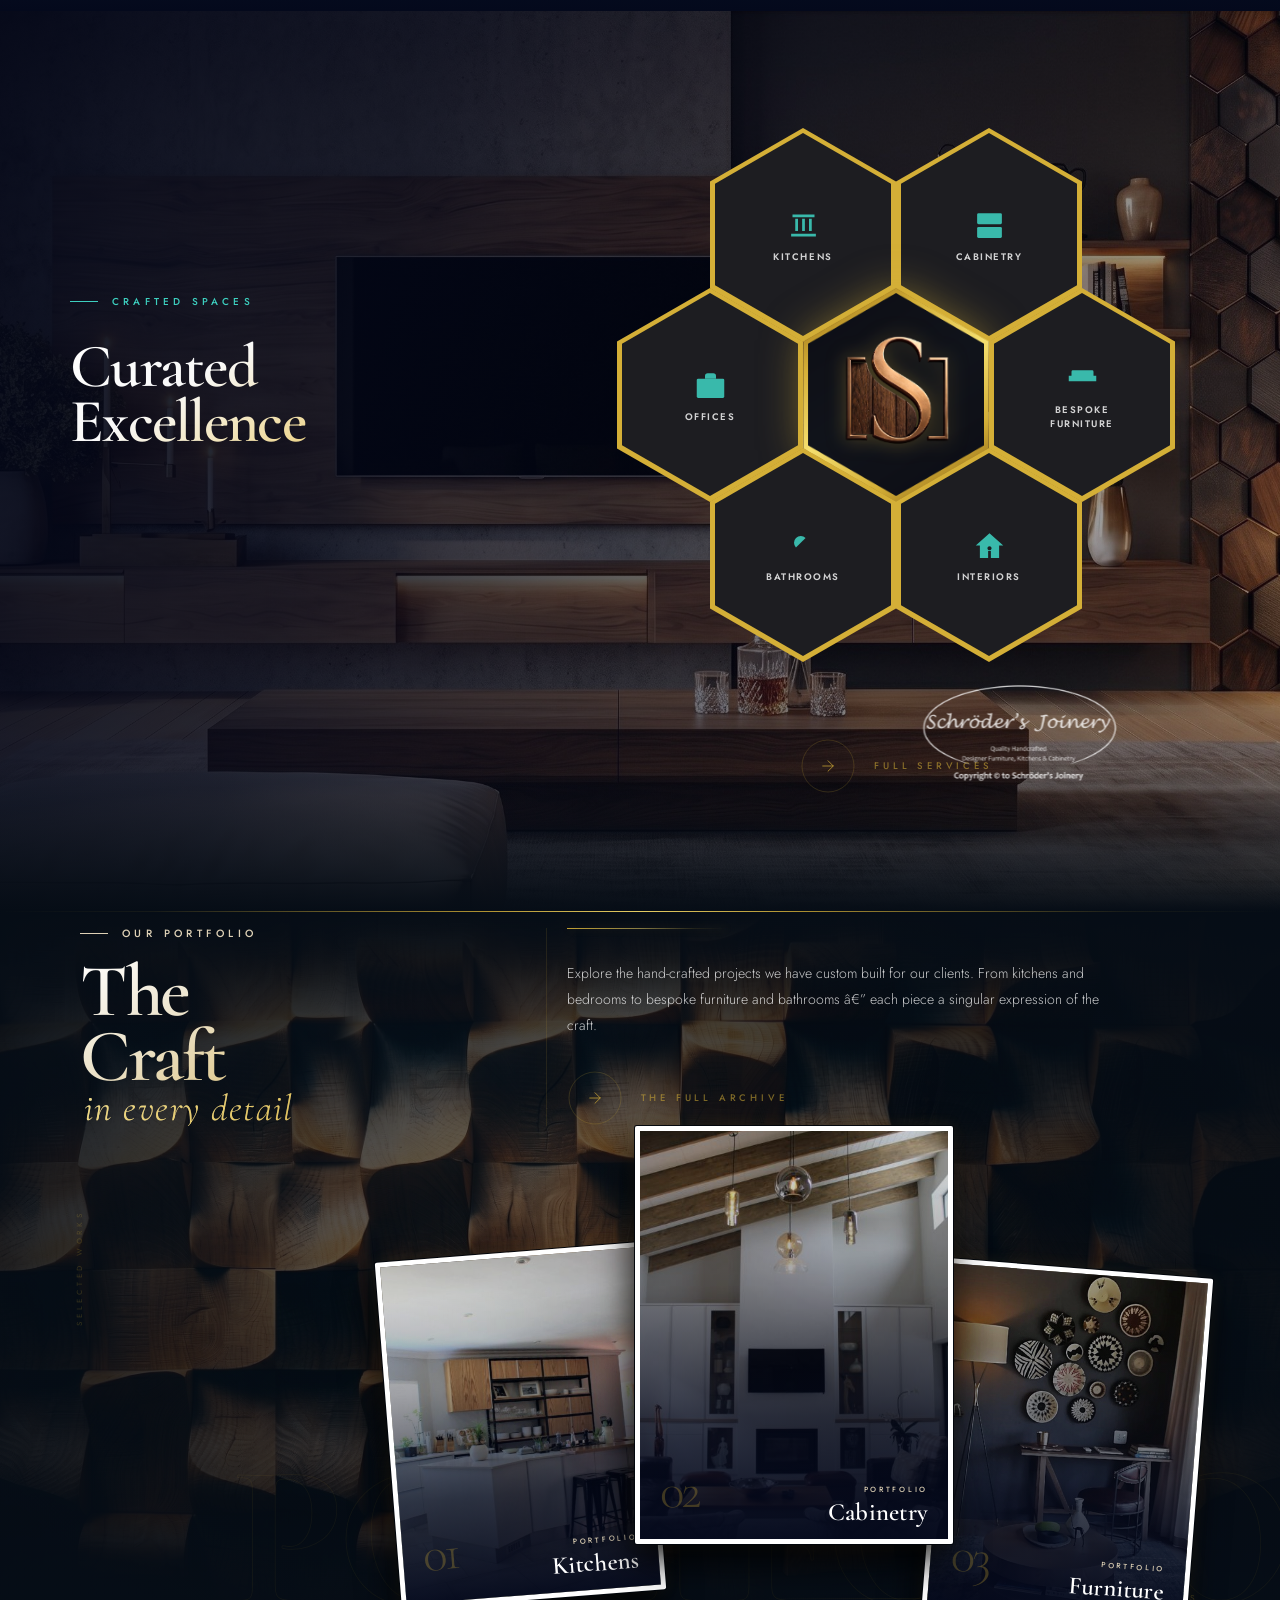
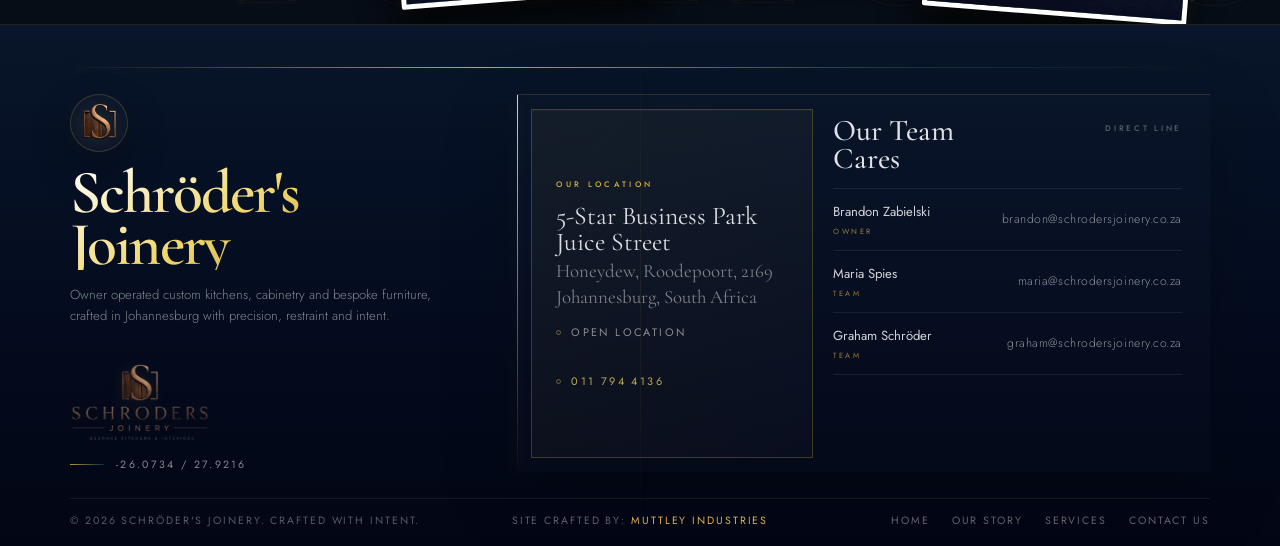
==== commit 9af66cad: "refactor: separate inline styles and scripts, fix mobile honeycomb, and add section transitions" ====
--- a/index.html
+++ b/index.html
@@ -1,4266 +1,24 @@
-<!DOCTYPE html>
+﻿<!DOCTYPE html>
 <html lang="en">
 
 <head>
     <meta charset="UTF-8">
     <meta name="viewport" content="width=device-width, initial-scale=1.0">
-    <title>Schröder's Joinery — Crafted with Intent</title>
+    <title>SchrÃ¶der's Joinery â€” Crafted with Intent</title>
     <link rel="preconnect" href="https://fonts.googleapis.com">
     <link rel="preconnect" href="https://fonts.gstatic.com" crossorigin>
     <link
         href="https://fonts.googleapis.com/css2?family=Cormorant+Garamond:ital,wght@0,300;0,400;0,500;0,600;0,700;1,300;1,400&family=Jost:wght@200;300;400;500;600&family=Playfair+Display:ital,wght@0,400;0,700;1,400&display=swap"
         rel="stylesheet">
-    <style>
-        /* //Reset// */
-        *,
-        *::before,
-        *::after {
-            margin: 0;
-            padding: 0;
-            box-sizing: border-box;
-        }
-
-        /* //Root Variables// */
-        :root {
-            --gold: #D4AF37;
-            --gold-lt: #F0D668;
-            --navy: #04091C;
-            --tile-bg: rgba(4, 10, 30, 0.88);
-            --cyan: #3DCFBF;
-            --white: #ffffff;
-            --dim: rgba(255, 255, 255, 0.52);
-            --hex-w: 186px;
-            --hex-h: 214px;
-        }
-
-        /* //Body// */
-        body {
-            background: var(--navy);
-            color: var(--white);
-            font-family: 'Jost', sans-serif;
-            overflow-x: hidden;
-        }
-
-        /* ==============================
-   HERO SECTION
-============================== */
-
-        /* //Hero Wrapper// */
-        .hero {
-            position: sticky;
-            top: 0;
-            z-index: 1;
-            width: 100%;
-            height: 100vh;
-            min-height: 600px;
-            overflow: hidden;
-            background: #030712;
-        }
-
-        /* //Image Layers// */
-        .hero-bg {
-            position: absolute;
-            inset: 0;
-            z-index: 0;
-        }
-
-        .hero-slide {
-            position: absolute;
-            inset: 0;
-            background-size: cover;
-            background-position: center;
-            opacity: 0;
-            will-change: opacity, transform, filter, clip-path;
-        }
-
-        .hero-slide.h-s1 {
-            background-image: url('hero-1.jpg');
-        }
-
-        .hero-slide.h-s2 {
-            background-image: url('hero-2.jpg');
-        }
-
-        .hero-slide.h-s3 {
-            background-image: url('hero-3.jpg');
-        }
-
-        /* //Slide Transition Keyframes// */
-        /* Slide 1: slow Ken Burns drift right */
-        @keyframes hKenBurns {
-            from {
-                transform: scale(1.08) translateX(-2%);
-                opacity: 1;
-            }
-
-            to {
-                transform: scale(1.00) translateX(0%);
-                opacity: 1;
-            }
-        }
-
-        /* Slide 2: vertical curtain reveal from centre */
-        @keyframes hCurtainV {
-            from {
-                clip-path: inset(0 50% 0 50%);
-                opacity: 1;
-            }
-
-            to {
-                clip-path: inset(0 0% 0 0%);
-                opacity: 1;
-            }
-        }
-
-        /* Slide 3: diagonal wipe top-left → bottom-right */
-        @keyframes hDiagWipe {
-            from {
-                clip-path: polygon(0 0, 0 0, 0 100%, 0 100%);
-                opacity: 1;
-            }
-
-            to {
-                clip-path: polygon(0 0, 100% 0, 100% 100%, 0 100%);
-                opacity: 1;
-            }
-        }
-
-        @keyframes hFadeOff {
-            from {
-                opacity: 1;
-            }
-
-            to {
-                opacity: 0;
-            }
-        }
-
-        /* Subtle breathing breathe on idle slide */
-        @keyframes hBreath {
-
-            0%,
-            100% {
-                transform: scale(1.00);
-            }
-
-            50% {
-                transform: scale(1.03);
-            }
-        }
-
-        .hero-slide.active-s1 {
-            opacity: 1;
-            animation: hKenBurns 7s cubic-bezier(0.25, 0.1, 0.25, 1) forwards;
-        }
-
-        .hero-slide.active-s2 {
-            opacity: 1;
-            animation: hCurtainV 1.1s cubic-bezier(0.77, 0, 0.175, 1) forwards,
-                hBreath 9s ease-in-out 1.2s infinite;
-        }
-
-        .hero-slide.active-s3 {
-            opacity: 1;
-            animation: hDiagWipe 1.2s cubic-bezier(0.86, 0, 0.07, 1) forwards,
-                hBreath 10s ease-in-out 1.3s infinite;
-        }
-
-        .hero-slide.leaving-slide {
-            animation: hFadeOff 0.9s ease forwards !important;
-        }
-
-        /* //Overlay System// */
-        /* Deep vignette – always present */
-        .hero-vignette {
-            position: absolute;
-            inset: 0;
-            z-index: 2;
-            pointer-events: none;
-            background:
-                /* bottom fade – very heavy so text readable */
-                linear-gradient(to top,
-                    rgba(3, 7, 18, 0.96) 0%,
-                    rgba(3, 7, 18, 0.70) 22%,
-                    rgba(3, 7, 18, 0.22) 52%,
-                    transparent 72%),
-                /* left edge for nav readability */
-                linear-gradient(to right,
-                    rgba(3, 7, 18, 0.82) 0%,
-                    rgba(3, 7, 18, 0.38) 18%,
-                    transparent 40%),
-                /* top fade for logo zone */
-                linear-gradient(to bottom,
-                    rgba(3, 7, 18, 0.72) 0%,
-                    rgba(3, 7, 18, 0.20) 14%,
-                    transparent 30%);
-        }
-
-        /* //Light Streak// */
-        /* An amber horizontal light beam that drifts — echoes studio lighting on timber */
-        .hero-streak {
-            position: absolute;
-            inset: 0;
-            z-index: 3;
-            pointer-events: none;
-            overflow: hidden;
-        }
-
-        .hero-streak::after {
-            content: '';
-            position: absolute;
-            top: 38%;
-            left: -60%;
-            width: 55%;
-            height: 1px;
-            background: linear-gradient(90deg,
-                    transparent 0%,
-                    rgba(212, 175, 55, 0.0) 10%,
-                    rgba(212, 175, 55, 0.28) 40%,
-                    rgba(240, 214, 104, 0.52) 50%,
-                    rgba(212, 175, 55, 0.28) 60%,
-                    rgba(212, 175, 55, 0.0) 90%,
-                    transparent 100%);
-            filter: blur(0.5px);
-            animation: streakDrift 9s ease-in-out infinite;
-        }
-
-        @keyframes streakDrift {
-            0% {
-                top: 32%;
-                left: -60%;
-                opacity: 0;
-            }
-
-            15% {
-                opacity: 1;
-            }
-
-            50% {
-                top: 40%;
-                left: 110%;
-                opacity: 1;
-            }
-
-            65% {
-                opacity: 0;
-            }
-
-            100% {
-                top: 32%;
-                left: -60%;
-                opacity: 0;
-            }
-        }
-
-        /* //Grain Canvas// */
-        .hero-grain {
-            position: absolute;
-            inset: 0;
-            z-index: 4;
-            pointer-events: none;
-            opacity: 0.038;
-            background-image: url("data:image/svg+xml,%3Csvg viewBox='0 0 256 256' xmlns='http://www.w3.org/2000/svg'%3E%3Cfilter id='n'%3E%3CfeTurbulence type='fractalNoise' baseFrequency='0.85' numOctaves='4' stitchTiles='stitch'/%3E%3C/filter%3E%3Crect width='100%25' height='100%25' filter='url(%23n)'/%3E%3C/svg%3E");
-            background-size: 256px 256px;
-        }
-
-        /* //Floating Dust Particles// */
-        .hero-dust {
-            position: absolute;
-            inset: 0;
-            z-index: 5;
-            pointer-events: none;
-            overflow: hidden;
-        }
-
-        .dust-p {
-            position: absolute;
-            border-radius: 50%;
-            background: rgba(212, 175, 55, 0.55);
-            animation: dustFloat linear infinite;
-        }
-
-        @keyframes dustFloat {
-            0% {
-                transform: translateY(100vh) translateX(0px);
-                opacity: 0;
-            }
-
-            10% {
-                opacity: 1;
-            }
-
-            90% {
-                opacity: 0.6;
-            }
-
-            100% {
-                transform: translateY(-12vh) translateX(var(--drift, 18px));
-                opacity: 0;
-            }
-        }
-
-        /* //Logo Zone// */
-        .hero-logo-wrap {
-            position: absolute;
-            top: 36px;
-            left: 50%;
-            transform: translateX(-50%);
-            z-index: 10;
-            display: flex;
-            flex-direction: column;
-            align-items: center;
-            gap: 10px;
-            animation: logoEntry 1.4s cubic-bezier(0.34, 1.36, 0.64, 1) 0.2s both;
-        }
-
-        @keyframes logoEntry {
-            from {
-                opacity: 0;
-                transform: translateX(-50%) translateY(-24px) scale(0.88);
-            }
-
-            to {
-                opacity: 1;
-                transform: translateX(-50%) translateY(0) scale(1);
-            }
-        }
-
-        .hero-logo-wrap a {
-            display: block;
-        }
-        .hero-logo {
-            height: 90px;
-            width: auto;
-            object-fit: contain;
-            display: block;
-        }
-
-        /* thin gold rule under logo */
-        .hero-logo-rule {
-            width: 1px;
-            height: 28px;
-            background: linear-gradient(to bottom, rgba(212, 175, 55, 0.72), transparent);
-            margin: 0 auto;
-        }
-
-        /* //Vertical Nav// */
-        .hero-nav {
-            position: absolute;
-            left: 46px;
-            top: 0;
-            z-index: 10;
-            display: flex;
-            flex-direction: column;
-            gap: 0;
-        }
-
-        /* Each nav link is positioned absolutely from top of hero */
-        .h-nav-item {
-            position: absolute;
-            left: 0;
-            display: flex;
-            align-items: center;
-            gap: 10px;
-            text-decoration: none;
-            cursor: pointer;
-            animation: navSlideIn 0.8s cubic-bezier(0.34, 1.28, 0.64, 1) both;
-        }
-
-        /* tick mark */
-        .h-nav-item::before {
-            content: '';
-            display: block;
-            width: 18px;
-            height: 1px;
-            background: rgba(212, 175, 55, 0.50);
-            flex-shrink: 0;
-            transition: width 0.36s ease, background 0.36s ease;
-        }
-
-        .h-nav-item:hover::before {
-            width: 30px;
-            background: #D4AF37;
-        }
-
-        .h-nav-item span {
-            font-family: 'Jost', sans-serif;
-            font-size: 13px;
-            font-weight: 400;
-            letter-spacing: 0.26em;
-            text-transform: uppercase;
-            color: rgba(255, 255, 255, 0.52);
-            transition: color 0.32s ease, letter-spacing 0.36s ease;
-            white-space: nowrap;
-        }
-
-        .h-nav-item:hover span {
-            color: rgba(212, 175, 55, 0.95);
-            letter-spacing: 0.38em;
-        }
-
-        @keyframes navSlideIn {
-            from {
-                opacity: 0;
-                transform: translateX(-28px);
-            }
-
-            to {
-                opacity: 1;
-                transform: translateX(0);
-            }
-        }
-
-        /* Staggered tops & animation delays */
-        .h-nav-item:nth-child(1) {
-            top: 110px;
-            animation-delay: 0.55s;
-        }
-
-        .h-nav-item:nth-child(2) {
-            top: 162px;
-            animation-delay: 0.68s;
-        }
-
-        .h-nav-item:nth-child(3) {
-            top: 214px;
-            animation-delay: 0.81s;
-        }
-
-        .h-nav-item:nth-child(4) {
-            top: 266px;
-            animation-delay: 0.94s;
-        }
-
-        .h-nav-item:nth-child(5) {
-            top: 318px;
-            animation-delay: 1.07s;
-        }
-
-        .hero-social-rail {
-            position: absolute;
-            top: 50%;
-            right: 0;
-            z-index: 11;
-            display: flex;
-            flex-direction: column;
-            align-items: flex-end;
-            gap: 18px;
-            transform: translateY(-50%);
-            animation: socialRailEntry 0.9s cubic-bezier(0.22, 1, 0.36, 1) 0.95s both;
-        }
-
-        @keyframes socialRailEntry {
-            from {
-                opacity: 0;
-                transform: translate(18px, -50%);
-            }
-
-            to {
-                opacity: 1;
-                transform: translate(0, -50%);
-            }
-        }
-
-        .hero-social-tab {
-            position: relative;
-            display: flex;
-            align-items: center;
-            justify-content: center;
-            height: 58px;
-            width: 24px;
-            color: #ffffff;
-            text-decoration: none;
-            clip-path: polygon(10px 0, 100% 0, 100% 100%, 10px 100%, 0 calc(100% - 10px), 0 10px);
-            border-radius: 0;
-            background: linear-gradient(180deg, rgba(116, 122, 130, 0.78), rgba(90, 96, 104, 0.88));
-            box-shadow: 0 10px 22px rgba(0, 0, 0, 0.14);
-            opacity: 0.76;
-            filter: saturate(0.48) brightness(0.84);
-            transition: transform 0.34s cubic-bezier(0.22, 1, 0.36, 1),
-                opacity 0.28s ease,
-                box-shadow 0.34s ease,
-                filter 0.34s ease;
-            overflow: visible;
-        }
-
-        .hero-social-tab::before {
-            content: '';
-            position: absolute;
-            inset: 0;
-            background: var(--social-hover);
-            opacity: 0;
-            transition: opacity 0.34s ease;
-            z-index: 0;
-        }
-
-        .hero-social-tab::after {
-            content: '';
-            position: absolute;
-            inset: 1px 0 1px 1px;
-            background: linear-gradient(180deg, rgba(255, 255, 255, 0.14) 0%, rgba(255, 255, 255, 0) 54%);
-            pointer-events: none;
-            opacity: 0.2;
-            z-index: 1;
-        }
-
-        .hero-social-tab:hover,
-        .hero-social-tab:focus-visible {
-            transform: translateX(-4px);
-            box-shadow: 0 14px 28px rgba(0, 0, 0, 0.2);
-            opacity: 1;
-            filter: saturate(1) brightness(1.03);
-        }
-
-        .hero-social-tab:hover::before,
-        .hero-social-tab:focus-visible::before {
-            opacity: 1;
-        }
-
-        .hero-social-tab:focus-visible {
-            outline: 2px solid rgba(255, 255, 255, 0.82);
-            outline-offset: 4px;
-        }
-
-        .hero-social-tab svg {
-            width: 13px;
-            height: 13px;
-            fill: currentColor;
-            position: relative;
-            z-index: 2;
-        }
-
-        .hero-social-tab.is-facebook {
-            --social-hover: #1877F2;
-        }
-
-        .hero-social-tab.is-facebook svg {
-            width: 12px;
-            height: 12px;
-        }
-
-        .hero-social-tab.is-instagram {
-            --social-hover: linear-gradient(135deg,
-                    #F58529 0%,
-                    #FEDA77 20%,
-                    #DD2A7B 52%,
-                    #8134AF 76%,
-                    #515BD4 100%);
-        }
-
-        .hero-social-tab.is-instagram svg {
-            width: 11px;
-            height: 11px;
-        }
-
-        .hero-social-tab.is-linkedin {
-            --social-hover: #0A66C2;
-        }
-
-        .hero-social-tab.is-linkedin svg {
-            width: 10.5px;
-            height: 10.5px;
-        }
-
-        .hero-mobile-toggle,
-        .hero-mobile-nav {
-            display: none;
-        }
-
-        body.mobile-nav-open {
-            overflow: hidden;
-        }
-
-        .hero-mobile-toggle {
-            position: fixed;
-            top: 34px;
-            left: 24px;
-            z-index: 10001;
-            width: 36px;
-            height: 28px;
-            padding: 0;
-            border: 0;
-            background: transparent;
-            cursor: pointer;
-            color: var(--white);
-            opacity: 0.84;
-            -webkit-tap-highlight-color: transparent;
-            transition: opacity 0.3s ease, transform 0.3s ease;
-        }
-
-        .hero-mobile-toggle:hover {
-            opacity: 1;
-            transform: translateY(-1px);
-        }
-
-        .hero-mobile-toggle:focus-visible,
-        .hero-mobile-link:focus-visible,
-        .hero-mobile-nav-backdrop:focus-visible {
-            outline: 2px solid rgba(255, 255, 255, 0.74);
-            outline-offset: 4px;
-        }
-
-        .hero-mobile-toggle-core {
-            position: relative;
-            display: block;
-            width: 100%;
-            height: 100%;
-        }
-
-        .hero-mobile-toggle-core::before {
-            content: '';
-            position: absolute;
-            left: 0;
-            top: 2px;
-            bottom: 2px;
-            width: 1px;
-            background: rgba(255, 255, 255, 0.24);
-            opacity: 0;
-            transform: scaleY(0.35);
-            transform-origin: top center;
-            transition: opacity 0.24s ease, transform 0.34s cubic-bezier(0.22, 1, 0.36, 1);
-        }
-
-        .hero-mobile-line {
-            position: absolute;
-            left: 8px;
-            height: 1px;
-            background: rgba(255, 255, 255, 0.9);
-            transform-origin: left center;
-            transition: transform 0.34s cubic-bezier(0.22, 1, 0.36, 1),
-                width 0.34s ease,
-                opacity 0.22s ease;
-        }
-
-        .hero-mobile-line-top {
-            top: 3px;
-            width: 28px;
-        }
-
-        .hero-mobile-line-mid {
-            top: 13px;
-            width: 16px;
-        }
-
-        .hero-mobile-line-bot {
-            top: 23px;
-            width: 22px;
-        }
-
-        .hero-mobile-toggle[aria-expanded="true"] .hero-mobile-toggle-core::before {
-            opacity: 1;
-            transform: scaleY(1);
-        }
-
-        .hero-mobile-toggle[aria-expanded="true"] .hero-mobile-line-top {
-            width: 28px;
-            transform: translateY(10px) rotate(38deg);
-        }
-
-        .hero-mobile-toggle[aria-expanded="true"] .hero-mobile-line-mid {
-            opacity: 0;
-            transform: translateX(-8px);
-        }
-
-        .hero-mobile-toggle[aria-expanded="true"] .hero-mobile-line-bot {
-            width: 28px;
-            transform: translateY(-10px) rotate(-38deg);
-        }
-
-        .hero-mobile-nav[hidden] {
-            display: none !important;
-        }
-
-        .hero-mobile-nav {
-            position: fixed;
-            inset: 0;
-            z-index: 10000;
-            pointer-events: none;
-        }
-
-        .hero-mobile-nav-backdrop {
-            position: absolute;
-            inset: 0;
-            border: 0;
-            background: linear-gradient(90deg,
-                    rgba(3, 7, 18, 0.88) 0%,
-                    rgba(3, 7, 18, 0.62) 28%,
-                    rgba(3, 7, 18, 0.18) 54%,
-                    rgba(3, 7, 18, 0) 76%);
-            opacity: 0;
-            cursor: pointer;
-            transition: opacity 0.28s ease;
-        }
-
-        .hero-mobile-nav-panel {
-            position: fixed;
-            top: 96px;
-            left: 24px;
-            display: flex;
-            flex-direction: column;
-            gap: 18px;
-            padding-left: 18px;
-            max-width: calc(100vw - 48px);
-            transform: translateX(-18px);
-            opacity: 0;
-            transition: transform 0.36s cubic-bezier(0.22, 1, 0.36, 1), opacity 0.24s ease;
-        }
-
-        .hero-mobile-nav-panel::before {
-            content: '';
-            position: absolute;
-            left: 0;
-            top: 2px;
-            bottom: 2px;
-            width: 1px;
-            background: linear-gradient(to bottom,
-                    rgba(212, 175, 55, 0.72) 0%,
-                    rgba(212, 175, 55, 0.24) 62%,
-                    transparent 100%);
-        }
-
-        .hero-mobile-nav.is-open {
-            pointer-events: auto;
-        }
-
-        .hero-mobile-nav.is-open .hero-mobile-nav-backdrop {
-            opacity: 1;
-        }
-
-        .hero-mobile-nav.is-open .hero-mobile-nav-panel {
-            transform: translateX(0);
-            opacity: 1;
-        }
-
-        .hero-mobile-nav-links {
-            display: flex;
-            flex-direction: column;
-            gap: 18px;
-        }
-
-        .hero-mobile-link {
-            display: inline-flex;
-            align-items: center;
-            gap: 12px;
-            width: fit-content;
-            text-decoration: none;
-            opacity: 0;
-            transform: translateX(-10px);
-            transition: opacity 0.22s ease,
-                transform 0.36s cubic-bezier(0.22, 1, 0.36, 1),
-                color 0.32s ease;
-        }
-
-        .hero-mobile-link::before {
-            content: '';
-            display: block;
-            width: 18px;
-            height: 1px;
-            background: rgba(212, 175, 55, 0.50);
-            flex-shrink: 0;
-            transition: width 0.36s ease, background 0.36s ease;
-        }
-
-        .hero-mobile-link span {
-            font-family: 'Jost', sans-serif;
-            font-size: 13px;
-            font-weight: 400;
-            letter-spacing: 0.26em;
-            text-transform: uppercase;
-            color: rgba(255, 255, 255, 0.52);
-            white-space: nowrap;
-            transition: color 0.32s ease, letter-spacing 0.36s ease;
-        }
-
-        .hero-mobile-nav.is-open .hero-mobile-link {
-            opacity: 1;
-            transform: translateX(0);
-        }
-
-        .hero-mobile-nav.is-open .hero-mobile-link:nth-child(1) {
-            transition-delay: 0.03s;
-        }
-
-        .hero-mobile-nav.is-open .hero-mobile-link:nth-child(2) {
-            transition-delay: 0.08s;
-        }
-
-        .hero-mobile-nav.is-open .hero-mobile-link:nth-child(3) {
-            transition-delay: 0.13s;
-        }
-
-        .hero-mobile-nav.is-open .hero-mobile-link:nth-child(4) {
-            transition-delay: 0.18s;
-        }
-
-        .hero-mobile-nav.is-open .hero-mobile-link:nth-child(5) {
-            transition-delay: 0.23s;
-        }
-
-        .hero-mobile-link:hover::before,
-        .hero-mobile-link:focus-visible::before {
-            width: 30px;
-            background: #D4AF37;
-        }
-
-        .hero-mobile-link:hover span,
-        .hero-mobile-link:focus-visible span {
-            color: rgba(212, 175, 55, 0.95);
-            letter-spacing: 0.38em;
-        }
-
-        /* //Slide Counter (bottom left)// */
-        .hero-counter {
-            position: absolute;
-            bottom: 48px;
-            left: 46px;
-            z-index: 10;
-            display: flex;
-            align-items: center;
-            gap: 12px;
-            animation: fadeUpIn 1s ease 1.6s both;
-        }
-
-        .h-counter-current {
-            font-family: 'Cormorant Garamond', serif;
-            font-size: 2.8rem;
-            font-weight: 300;
-            color: rgba(212, 175, 55, 0.80);
-            line-height: 1;
-            letter-spacing: -0.02em;
-            transition: opacity 0.5s ease;
-        }
-
-        .h-counter-sep {
-            display: flex;
-            flex-direction: column;
-            gap: 5px;
-            align-items: center;
-        }
-
-        .h-csep-line {
-            width: 1px;
-            height: 32px;
-            background: rgba(212, 175, 55, 0.30);
-        }
-
-        .h-counter-total {
-            font-family: 'Jost', sans-serif;
-            font-size: 9px;
-            font-weight: 300;
-            letter-spacing: 0.28em;
-            color: rgba(255, 255, 255, 0.32);
-        }
-
-        /* //Progress Rail// */
-        .hero-progress {
-            position: absolute;
-            bottom: 0;
-            left: 0;
-            right: 0;
-            height: 2px;
-            z-index: 10;
-            background: rgba(255, 255, 255, 0.06);
-        }
-
-        .hero-progress-bar {
-            height: 100%;
-            width: 0%;
-            background: linear-gradient(90deg, rgba(212, 175, 55, 0.18) 0%, #D4AF37 60%, #F0D668 100%);
-            transition: width 0.2s linear;
-            box-shadow: 0 0 8px rgba(212, 175, 55, 0.50);
-        }
-
-        /* //Slide Dots// */
-        .hero-dots {
-            position: absolute;
-            bottom: 52px;
-            right: 52px;
-            z-index: 10;
-            display: flex;
-            gap: 6px;
-            align-items: center;
-            animation: fadeUpIn 1s ease 1.8s both;
-        }
-
-        .h-dot {
-            width: 5px;
-            height: 5px;
-            border-radius: 50%;
-            background: rgba(255, 255, 255, 0.22);
-            cursor: pointer;
-            transition: all 0.44s cubic-bezier(0.34, 1.28, 0.64, 1);
-        }
-
-        .h-dot.active {
-            width: 22px;
-            border-radius: 3px;
-            background: #D4AF37;
-            box-shadow: 0 0 10px rgba(212, 175, 55, 0.55);
-        }
-
-        /* //Scroll prompt// */
-        .hero-scroll {
-            position: absolute;
-            bottom: 48px;
-            right: 52px;
-            z-index: 10;
-            display: flex;
-            flex-direction: column;
-            align-items: center;
-            gap: 8px;
-            animation: fadeUpIn 1s ease 2.0s both;
-        }
-
-        /* hide when dots are visible, we'll position scroll to far right with margin when both shown */
-
-        .hero-scroll-label {
-            font-family: 'Jost', sans-serif;
-            font-size: 8.5px;
-            font-weight: 400;
-            letter-spacing: 0.32em;
-            text-transform: uppercase;
-            color: rgba(255, 255, 255, 0.28);
-            writing-mode: vertical-rl;
-            transform: rotate(180deg);
-        }
-
-        .hero-scroll-line {
-            width: 1px;
-            height: 40px;
-            background: linear-gradient(to bottom, rgba(212, 175, 55, 0.40), transparent);
-            animation: scrollPulse 2.2s ease-in-out infinite;
-        }
-
-        @keyframes scrollPulse {
-
-            0%,
-            100% {
-                transform: scaleY(1);
-                opacity: 0.8;
-            }
-
-            50% {
-                transform: scaleY(0.4);
-                opacity: 0.3;
-            }
-        }
-
-        /* //Title Area// */
-        .hero-copy {
-            position: absolute;
-            bottom: 120px;
-            left: 120px;
-            right: 340px;
-            z-index: 10;
-            display: flex;
-            flex-direction: column;
-            gap: 18px;
-        }
-
-        /* Eyebrow micro-label */
-        .h-eyebrow {
-            display: flex;
-            align-items: center;
-            gap: 12px;
-            font-family: 'Jost', sans-serif;
-            font-size: 9px;
-            font-weight: 500;
-            letter-spacing: 0.44em;
-            text-transform: uppercase;
-            color: var(--cyan);
-            opacity: 0;
-            transform: translateY(12px);
-            transition: opacity 0.6s ease, transform 0.6s ease;
-        }
-
-        .h-eyebrow::before {
-            content: '';
-            display: block;
-            width: 22px;
-            height: 1px;
-            background: var(--cyan);
-        }
-
-        .hero-copy.vis .h-eyebrow {
-            opacity: 1;
-            transform: translateY(0);
-        }
-
-        /* Two-tier heading: small rider + giant word */
-        .h-title {
-            display: flex;
-            flex-direction: column;
-            gap: 0;
-            line-height: 1;
-        }
-
-        .h-title-rider {
-            font-family: 'Jost', sans-serif;
-            font-weight: 200;
-            font-size: clamp(0.75rem, 1.0vw, 1.05rem);
-            letter-spacing: 0.52em;
-            text-transform: uppercase;
-            color: rgba(255, 255, 255, 0.55);
-            padding-left: 0.12em;
-            opacity: 0;
-            transform: translateX(-18px);
-            transition: opacity 0.55s ease 0.15s, transform 0.55s ease 0.15s;
-        }
-
-        .hero-copy.vis .h-title-rider {
-            opacity: 1;
-            transform: translateX(0);
-        }
-
-        .h-title-main {
-            font-family: 'Cormorant Garamond', serif;
-            font-weight: 600;
-            font-size: clamp(4.5rem, 8.5vw, 11rem);
-            letter-spacing: -0.03em;
-            line-height: 0.88;
-            background: linear-gradient(148deg,
-                    #ffffff 0%,
-                    #f5f5f0 20%,
-                    #eed99a 48%,
-                    #D4AF37 72%,
-                    #9a7218 100%);
-            -webkit-background-clip: text;
-            -webkit-text-fill-color: transparent;
-            background-clip: text;
-            opacity: 0;
-            transform: translateY(32px);
-            transition: opacity 0.85s cubic-bezier(0.16, 1, 0.3, 1) 0.28s,
-                transform 0.85s cubic-bezier(0.16, 1, 0.3, 1) 0.28s;
-        }
-
-        .hero-copy.vis .h-title-main {
-            opacity: 1;
-            transform: translateY(0);
-        }
-
-        /* Sub-word sits below in muted italic */
-        .h-title-sub {
-            font-family: 'Cormorant Garamond', serif;
-            font-style: italic;
-            font-weight: 300;
-            font-size: clamp(1.1rem, 1.8vw, 2.0rem);
-            letter-spacing: 0.05em;
-            color: rgba(255, 255, 255, 0.42);
-            padding-left: 0.08em;
-            opacity: 0;
-            transform: translateY(16px);
-            transition: opacity 0.65s ease 0.5s, transform 0.65s ease 0.5s;
-        }
-
-        .hero-copy.vis .h-title-sub {
-            opacity: 1;
-            transform: translateY(0);
-        }
-
-        /* Description line */
-        .h-desc {
-            font-family: 'Jost', sans-serif;
-            font-size: 0.82rem;
-            font-weight: 300;
-            line-height: 1.78;
-            color: rgba(255, 255, 255, 0.48);
-            max-width: 420px;
-            opacity: 0;
-            transform: translateY(16px);
-            transition: opacity 0.70s ease 0.65s, transform 0.70s ease 0.65s;
-        }
-
-        .hero-copy.vis .h-desc {
-            opacity: 1;
-            transform: translateY(0);
-        }
-
-        @keyframes fadeUpIn {
-            from {
-                opacity: 0;
-                transform: translateY(18px);
-            }
-
-            to {
-                opacity: 1;
-                transform: translateY(0);
-            }
-        }
-
-        /* //Scroll-to-services arrow at very bottom-center// */
-        .hero-down-arrow {
-            position: absolute;
-            bottom: 30px;
-            left: 50%;
-            transform: translateX(-50%);
-            z-index: 10;
-            display: flex;
-            flex-direction: column;
-            align-items: center;
-            gap: 4px;
-            animation: fadeUpIn 1s ease 2.2s both;
-            cursor: pointer;
-            opacity: 0.38;
-            transition: opacity 0.3s ease;
-        }
-
-        .hero-down-arrow:hover {
-            opacity: 0.75;
-        }
-
-        .hero-down-arrow svg {
-            width: 18px;
-            height: 18px;
-            fill: none;
-            stroke: rgba(212, 175, 55, 0.70);
-            stroke-width: 1.2;
-            animation: arrowBob 2s ease-in-out infinite;
-        }
-
-        @keyframes arrowBob {
-
-            0%,
-            100% {
-                transform: translateY(0);
-            }
-
-            50% {
-                transform: translateY(6px);
-            }
-        }
-
-        /* ==============================
-   HERO RESPONSIVE
-============================== */
-
-        @media (max-width: 1140px) {
-            .hero-copy {
-                left: 60px;
-                right: 60px;
-                bottom: 120px;
-            }
-
-            .hero-nav {
-                left: 20px;
-            }
-
-            .hero-social-rail {
-                transform: translateY(-50%) scale(0.92);
-                transform-origin: right center;
-            }
-        }
-
-        @media (max-width: 700px) {
-            .hero-copy {
-                left: 24px;
-                right: 24px;
-                bottom: 100px;
-            }
-
-            .h-title-main {
-                font-size: clamp(3.5rem, 16vw, 4.8rem);
-            }
-
-            .hero-nav {
-                display: none;
-            }
-
-            .hero-dots {
-                bottom: 30px;
-                right: 24px;
-            }
-
-            .hero-scroll {
-                display: none;
-            }
-
-            .hero-counter {
-                left: 24px;
-                bottom: 30px;
-            }
-
-            .hero-social-rail {
-                top: 47%;
-                gap: 12px;
-                transform: translateY(-50%);
-                animation: socialRailEntry 0.75s cubic-bezier(0.22, 1, 0.36, 1) 0.75s both;
-            }
-
-            .hero-social-tab {
-                height: 46px;
-                width: 20px;
-                clip-path: polygon(8px 0, 100% 0, 100% 100%, 8px 100%, 0 calc(100% - 8px), 0 8px);
-                opacity: 0.8;
-                filter: saturate(0.78) brightness(0.86);
-            }
-
-            .hero-social-tab svg {
-                width: 11px;
-                height: 11px;
-            }
-
-            .hero-social-tab.is-facebook svg {
-                width: 10px;
-                height: 10px;
-            }
-
-            .hero-social-tab.is-instagram svg {
-                width: 9px;
-                height: 9px;
-            }
-
-            .hero-social-tab.is-linkedin svg {
-                width: 8.5px;
-                height: 8.5px;
-            }
-
-            .hero-mobile-toggle {
-                display: inline-flex;
-            }
-
-            .hero-mobile-nav {
-                display: block;
-            }
-        }
-
-        /* ==============================
-   SERVICES SECTION
-============================== */
-
-        /* //Static Wordmark (right, fixed, slide-agnostic)// */
-        .svc-wordmark {
-            position: absolute;
-            right: 60px;
-            bottom: 120px;
-            z-index: 10;
-            display: flex;
-            align-items: flex-end;
-            animation: logoEntry 1.6s cubic-bezier(0.34, 1.36, 0.64, 1) 0.5s both;
-        }
-
-        .svc-wordmark img {
-            height: clamp(80px, 13vh, 150px);
-            width: auto;
-            object-fit: contain;
-            display: block;
-            opacity: 0.82;
-        }
-
-        /* //Section// */
-        .svc {
-            position: relative;
-            z-index: 10;
-            background: var(--navy);
-            min-height: 100vh;
-            display: flex;
-            align-items: center;
-            overflow: hidden;
-        }
-
-        /* //Background Stack// */
-        .bg-stack {
-            position: absolute;
-            inset: 0;
-            z-index: 0;
-        }
-
-        .bg-slide {
-            position: absolute;
-            inset: 0;
-            background-size: cover;
-            background-position: center;
-        }
-
-        /* //Default BG// */
-        .bg-default {
-            background-image: url('service.jpg');
-            opacity: 1;
-            z-index: 1;
-            transition: opacity 1.0s ease;
-        }
-
-        .bg-default.dimmed {
-            opacity: 0.15;
-        }
-
-        /* //Service BGs// */
-        .bg-kitchens {
-            background-image: url('kitchens.jpg');
-            z-index: 2;
-            opacity: 0;
-        }
-
-        .bg-cabinetry {
-            background-image: url('cabinetry.jpg');
-            z-index: 2;
-            opacity: 0;
-        }
-
-        .bg-offices {
-            background-image: url('offices.jpg');
-            z-index: 2;
-            opacity: 0;
-        }
-
-        .bg-furniture {
-            background-image: url('furniture.jpg');
-            z-index: 2;
-            opacity: 0;
-        }
-
-        .bg-bathrooms {
-            background-image: url('bathrooms.jpg');
-            z-index: 2;
-            opacity: 0;
-        }
-
-        .bg-interiors {
-            background-image: url('interiors.jpg');
-            z-index: 2;
-            opacity: 0;
-        }
-
-        /* //BG Transition Keyframes// */
-        @keyframes kfWipeRight {
-            from {
-                clip-path: inset(0 100% 0 0);
-                opacity: 1;
-            }
-
-            to {
-                clip-path: inset(0 0% 0 0);
-                opacity: 1;
-            }
-        }
-
-        @keyframes kfZoomUnblur {
-            from {
-                transform: scale(1.20);
-                filter: blur(18px) brightness(0.50);
-                opacity: 0;
-            }
-
-            to {
-                transform: scale(1);
-                filter: blur(0) brightness(1);
-                opacity: 1;
-            }
-        }
-
-        @keyframes kfSlideLeft {
-            from {
-                transform: translateX(-110px);
-                opacity: 0;
-            }
-
-            to {
-                transform: translateX(0);
-                opacity: 1;
-            }
-        }
-
-        @keyframes kfSlideRight {
-            from {
-                transform: translateX(110px);
-                opacity: 0;
-            }
-
-            to {
-                transform: translateX(0);
-                opacity: 1;
-            }
-        }
-
-        @keyframes kfIris {
-            from {
-                clip-path: circle(0% at 50% 50%);
-                opacity: 1;
-            }
-
-            to {
-                clip-path: circle(150% at 50% 50%);
-                opacity: 1;
-            }
-        }
-
-        @keyframes kfCurtain {
-            from {
-                clip-path: inset(50% 0 50% 0);
-                opacity: 1;
-            }
-
-            to {
-                clip-path: inset(0 0 0 0);
-                opacity: 1;
-            }
-        }
-
-        @keyframes kfFadeOut {
-            from {
-                opacity: 1;
-            }
-
-            to {
-                opacity: 0;
-            }
-        }
-
-        /* //Per-Service Transitions// */
-        .bg-kitchens.entering {
-            animation: kfWipeRight 0.95s cubic-bezier(0.77, 0, 0.175, 1) forwards;
-        }
-
-        .bg-cabinetry.entering {
-            animation: kfZoomUnblur 0.92s ease-out forwards;
-        }
-
-        .bg-offices.entering {
-            animation: kfSlideLeft 0.82s cubic-bezier(0.25, 0.46, 0.45, 0.94) forwards;
-        }
-
-        .bg-furniture.entering {
-            animation: kfSlideRight 0.82s cubic-bezier(0.25, 0.46, 0.45, 0.94) forwards;
-        }
-
-        .bg-bathrooms.entering {
-            animation: kfIris 0.92s cubic-bezier(0.34, 1.10, 0.64, 1) forwards;
-        }
-
-        .bg-interiors.entering {
-            animation: kfCurtain 0.92s cubic-bezier(0.77, 0, 0.175, 1) forwards;
-        }
-
-        .bg-slide.leaving {
-            animation: kfFadeOut 0.72s ease forwards;
-        }
-
-        /* //Gradient Overlay// */
-        .svc-overlay {
-            position: absolute;
-            inset: 0;
-            z-index: 3;
-            pointer-events: none;
-            background: linear-gradient(108deg,
-                    rgba(3, 7, 24, 0.96) 0%,
-                    rgba(3, 7, 24, 0.84) 30%,
-                    rgba(3, 7, 24, 0.55) 60%,
-                    rgba(3, 7, 24, 0.26) 100%);
-        }
-
-        /* //Content Grid// */
-        .svc-content {
-            position: relative;
-            z-index: 4;
-            width: 100%;
-            max-width: 1500px;
-            margin: 0 auto;
-            padding: 100px 70px;
-            min-height: 100vh;
-            display: grid;
-            grid-template-columns: 44fr 56fr;
-            gap: 20px;
-            align-items: center;
-        }
-
-        /* ==============================
-   LEFT PANEL
-============================== */
-
-        /* //Left Panel// */
-        .svc-left {
-            display: flex;
-            flex-direction: column;
-            gap: 30px;
-            max-width: 500px;
-        }
-
-        /* //Eyebrow// */
-        .eyebrow {
-            display: flex;
-            align-items: center;
-            gap: 14px;
-            font-size: 10px;
-            font-weight: 500;
-            letter-spacing: 0.42em;
-            text-transform: uppercase;
-            color: var(--cyan);
-        }
-
-        .eyebrow::before {
-            content: '';
-            width: 28px;
-            height: 1px;
-            background: var(--cyan);
-            flex-shrink: 0;
-            display: block;
-        }
-
-        /* //Section Title// */
-        .section-title {
-            font-family: 'Cormorant Garamond', serif;
-            font-size: clamp(3.4rem, 4.8vw, 6rem);
-            font-weight: 600;
-            line-height: 0.90;
-            letter-spacing: -0.028em;
-            background: linear-gradient(148deg,
-                    #ffffff 0%,
-                    #f9f9f9 28%,
-                    #eed99a 56%,
-                    #D4AF37 78%,
-                    #a88020 100%);
-            -webkit-background-clip: text;
-            -webkit-text-fill-color: transparent;
-            background-clip: text;
-        }
-
-        /* //Description Panel// */
-        .desc-panel {
-            display: flex;
-            flex-direction: column;
-            gap: 13px;
-            min-height: 148px;
-        }
-
-        /* //Rule// */
-        .desc-rule {
-            width: 0;
-            height: 1px;
-            background: linear-gradient(90deg, var(--gold) 0%, rgba(212, 175, 55, 0.14) 80%, transparent 100%);
-            transition: width 0.70s cubic-bezier(0.25, 0.46, 0.45, 0.94);
-        }
-
-        .desc-panel.vis .desc-rule {
-            width: 150px;
-        }
-
-        /* //Service Index// */
-        .desc-index {
-            font-size: 9px;
-            font-weight: 600;
-            letter-spacing: 0.36em;
-            text-transform: uppercase;
-            color: var(--gold);
-            opacity: 0;
-            transform: translateY(10px);
-            transition: opacity 0.44s ease 0.18s, transform 0.44s ease 0.18s;
-        }
-
-        .desc-panel.vis .desc-index {
-            opacity: 1;
-            transform: translateY(0);
-        }
-
-        /* //Service Name// */
-        .desc-name {
-            font-family: 'Cormorant Garamond', serif;
-            font-size: clamp(1.7rem, 2.8vw, 2.5rem);
-            font-weight: 600;
-            letter-spacing: 0.01em;
-            color: var(--white);
-            opacity: 0;
-            transform: translateY(16px);
-            transition: opacity 0.55s ease 0.30s, transform 0.55s ease 0.30s;
-        }
-
-        .desc-panel.vis .desc-name {
-            opacity: 1;
-            transform: translateY(0);
-        }
-
-        /* //Description Body// */
-        .desc-body {
-            font-size: 0.87rem;
-            font-weight: 300;
-            line-height: 1.82;
-            color: var(--dim);
-            max-width: 370px;
-            opacity: 0;
-            transform: translateY(20px);
-            transition: opacity 0.70s ease 0.52s, transform 0.70s ease 0.52s;
-        }
-
-        .desc-panel.vis .desc-body {
-            opacity: 1;
-            transform: translateY(0);
-        }
-
-        /* ==============================
-   HONEYCOMB
-============================== */
-
-        /* //Right Panel// */
-        .svc-right {
-            display: flex;
-            flex-direction: column;
-            align-items: center;
-            justify-content: center;
-            gap: 40px;
-        }
-
-        .svc-full-link {
-            margin-top: 36px;
-        }
-
-        /* //Honeycomb Container// */
-        .honeycomb {
-            position: relative;
-            width: 558px;
-            height: 534px;
-            flex-shrink: 0;
-        }
-
-        /* //Hex Unit// */
-        .hex-unit {
-            position: absolute;
-            width: var(--hex-w);
-            height: var(--hex-h);
-            cursor: pointer;
-            z-index: 1;
-            transition:
-                transform 0.52s cubic-bezier(0.34, 1.28, 0.64, 1),
-                opacity 0.38s ease,
-                filter 0.38s ease;
-            will-change: transform, opacity, filter;
-        }
-
-        .hex-unit:hover {
-            z-index: 10;
-        }
-
-        /* //Ambient Glow Halo// */
-        .hex-unit::before {
-            content: '';
-            position: absolute;
-            inset: -14px;
-            border-radius: 50%;
-            background: transparent;
-            filter: blur(24px);
-            transition: background 0.52s ease;
-            z-index: 0;
-            pointer-events: none;
-        }
-
-        .hex-unit:not(.center-tile):hover::before {
-            background: rgba(212, 175, 55, 0.26);
-        }
-
-        /* //Spotlight: dim siblings on hover// */
-        .honeycomb:has(.hex-unit:not(.center-tile):hover) .hex-unit:not(:hover) {
-            opacity: 0.46;
-            filter: brightness(0.62);
-        }
-
-        /* //Hex Positions// */
-        .h1 {
-            left: 93px;
-            top: 0px;
-        }
-
-        .h2 {
-            left: 279px;
-            top: 0px;
-        }
-
-        .h3 {
-            left: 0px;
-            top: 160px;
-        }
-
-        .h4 {
-            left: 186px;
-            top: 160px;
-            cursor: default;
-        }
-
-        .h5 {
-            left: 372px;
-            top: 160px;
-        }
-
-        .h6 {
-            left: 93px;
-            top: 320px;
-        }
-
-        .h7 {
-            left: 279px;
-            top: 320px;
-        }
-
-        /* //Directional Detachment// */
-        .h1:hover {
-            transform: translate(-11px, -15px) scale(1.09);
-        }
-
-        .h2:hover {
-            transform: translate(11px, -15px) scale(1.09);
-        }
-
-        .h3:hover {
-            transform: translate(-18px, 0px) scale(1.09);
-        }
-
-        .h5:hover {
-            transform: translate(18px, 0px) scale(1.09);
-        }
-
-        .h6:hover {
-            transform: translate(-11px, 15px) scale(1.09);
-        }
-
-        .h7:hover {
-            transform: translate(11px, 15px) scale(1.09);
-        }
-
-        .h4:hover {
-            transform: scale(1.05);
-        }
-
-        /* //Hex Shell (Gold Border Ring)// */
-        .hex-shell {
-            position: absolute;
-            inset: 0;
-            z-index: 1;
-            clip-path: polygon(50% 0%, 100% 25%, 100% 75%, 50% 100%, 0% 75%, 0% 25%);
-            background: var(--gold);
-            transition: background 0.48s ease, filter 0.48s ease;
-        }
-
-        .hex-unit:not(.center-tile):hover .hex-shell {
-            background: linear-gradient(148deg, #F6E070, #D4AF37, #A07A1A);
-            filter: brightness(1.14);
-        }
-
-        .center-tile .hex-shell {
-            background: linear-gradient(148deg, #8C6010, #D4AF37, #F6E070, #D4AF37, #7A520C);
-        }
-
-        /* //Hex Inner Face// */
-        .hex-inner {
-            position: absolute;
-            top: 5px;
-            left: 5px;
-            right: 5px;
-            bottom: 6px;
-            z-index: 2;
-            clip-path: polygon(50% 0%, 100% 25%, 100% 75%, 50% 100%, 0% 75%, 0% 25%);
-            background: var(--tile-bg);
-            display: flex;
-            flex-direction: column;
-            align-items: center;
-            justify-content: center;
-            gap: 9px;
-            padding: 20px 16px 16px;
-            text-align: center;
-            transition: background 0.48s ease;
-        }
-
-        .hex-unit:not(.center-tile):hover .hex-inner {
-            background: rgba(3, 8, 25, 0.94);
-        }
-
-        /* //Icon// */
-        .hex-inner svg {
-            width: 33px;
-            height: 33px;
-            fill: var(--cyan);
-            opacity: 0.88;
-            flex-shrink: 0;
-            transition:
-                fill 0.42s ease,
-                transform 0.50s cubic-bezier(0.34, 1.56, 0.64, 1),
-                opacity 0.42s ease;
-        }
-
-        .hex-unit:hover .hex-inner svg {
-            fill: var(--gold-lt);
-            opacity: 1;
-            transform: scale(1.20) translateY(-3px);
-        }
-
-        /* //Label// */
-        .hex-inner p {
-            font-size: 9.5px;
-            font-weight: 600;
-            letter-spacing: 0.16em;
-            text-transform: uppercase;
-            color: rgba(255, 255, 255, 0.80);
-            line-height: 1.40;
-            transition: color 0.42s ease, letter-spacing 0.48s ease;
-        }
-
-        .hex-unit:not(.center-tile):hover .hex-inner p {
-            color: var(--gold-lt);
-            letter-spacing: 0.24em;
-        }
-
-        /* //Center Logo// */
-        .center-tile .hex-inner {
-            background: rgba(3, 7, 22, 0.94);
-            padding: 15px;
-        }
-
-        .center-tile .hex-inner a {
-            display: flex;
-            align-items: center;
-            justify-content: center;
-            width: 100%;
-            height: 100%;
-        }
-        .center-logo {
-            width: 78%;
-            max-width: 118px;
-            height: auto;
-            object-fit: contain;
-            filter: brightness(1.08) drop-shadow(0 0 10px rgba(212, 175, 55, 0.32));
-            transition: filter 0.48s ease;
-        }
-
-        .center-tile:hover .center-logo {
-            filter: brightness(1.16) drop-shadow(0 0 18px rgba(212, 175, 55, 0.58));
-        }
-
-        /* ==============================
-   HEX ENTRY ANIMATIONS
-============================== */
-
-        @keyframes entryTL {
-            from {
-                opacity: 0;
-                transform: translate(-80px, -80px) scale(0.58);
-            }
-
-            to {
-                opacity: 1;
-                transform: translate(0, 0) scale(1);
-            }
-        }
-
-        @keyframes entryTR {
-            from {
-                opacity: 0;
-                transform: translate(80px, -80px) scale(0.58);
-            }
-
-            to {
-                opacity: 1;
-                transform: translate(0, 0) scale(1);
-            }
-        }
-
-        @keyframes entryL {
-            from {
-                opacity: 0;
-                transform: translateX(-96px) scale(0.58);
-            }
-
-            to {
-                opacity: 1;
-                transform: translateX(0) scale(1);
-            }
-        }
-
-        @keyframes entryPop {
-            0% {
-                opacity: 0;
-                transform: scale(0.22) rotate(-20deg);
-            }
-
-            62% {
-                opacity: 1;
-                transform: scale(1.12) rotate(3deg);
-            }
-
-            100% {
-                opacity: 1;
-                transform: scale(1) rotate(0deg);
-            }
-        }
-
-        @keyframes entryR {
-            from {
-                opacity: 0;
-                transform: translateX(96px) scale(0.58);
-            }
-
-            to {
-                opacity: 1;
-                transform: translateX(0) scale(1);
-            }
-        }
-
-        @keyframes entryBL {
-            from {
-                opacity: 0;
-                transform: translate(-80px, 80px) scale(0.58);
-            }
-
-            to {
-                opacity: 1;
-                transform: translate(0, 0) scale(1);
-            }
-        }
-
-        @keyframes entryBR {
-            from {
-                opacity: 0;
-                transform: translate(80px, 80px) scale(0.58);
-            }
-
-            to {
-                opacity: 1;
-                transform: translate(0, 0) scale(1);
-            }
-        }
-
-        @keyframes centerGlow {
-
-            0%,
-            100% {
-                filter: drop-shadow(0 0 7px rgba(212, 175, 55, 0.25));
-            }
-
-            50% {
-                filter: drop-shadow(0 0 24px rgba(212, 175, 55, 0.60));
-            }
-        }
-
-        /* //Entry Sequence// */
-        .h1 {
-            animation: entryTL 0.82s cubic-bezier(0.34, 1.56, 0.64, 1) 0.10s both;
-        }
-
-        .h2 {
-            animation: entryTR 0.82s cubic-bezier(0.34, 1.56, 0.64, 1) 0.24s both;
-        }
-
-        .h3 {
-            animation: entryL 0.82s cubic-bezier(0.34, 1.56, 0.64, 1) 0.38s both;
-        }
-
-        .h4 {
-            animation: entryPop 1.08s cubic-bezier(0.34, 1.36, 0.64, 1) 0.72s both,
-                centerGlow 3.4s ease-in-out 2.10s infinite;
-        }
-
-        .h5 {
-            animation: entryR 0.82s cubic-bezier(0.34, 1.56, 0.64, 1) 0.38s both;
-        }
-
-        .h6 {
-            animation: entryBL 0.82s cubic-bezier(0.34, 1.56, 0.64, 1) 0.54s both;
-        }
-
-        .h7 {
-            animation: entryBR 0.82s cubic-bezier(0.34, 1.56, 0.64, 1) 0.54s both;
-        }
-
-        /* //Post-entry state (unlocks hover transforms)// */
-        .hex-unit.ready {
-            animation: none !important;
-            opacity: 1 !important;
-        }
-
-        .hex-unit.h4.ready {
-            animation: centerGlow 3.4s ease-in-out infinite !important;
-        }
-
-        /* ==============================
-   RESPONSIVE
-============================== */
-
-        @media (max-width: 1140px) {
-            .svc-content {
-                grid-template-columns: 1fr;
-                padding: 72px 44px 160px;
-                min-height: auto;
-                gap: 44px;
-            }
-
-            .svc-left {
-                order: 1;
-                max-width: 100%;
-            }
-
-            .svc-right {
-                order: 2;
-                height: 540px;
-                align-items: flex-start;
-                position: relative;
-                width: 100%;
-            }
-
-            .svc-full-link {
-                position: absolute;
-                bottom: 0;
-                left: 50%;
-                transform: translateX(-50%) translateY(0);
-                margin-top: 0;
-            }
-
-            .honeycomb {
-                position: absolute;
-                left: 50%;
-                transform: translateX(-50%) scale(0.80);
-                transform-origin: top center;
-            }
-
-            .svc-overlay {
-                background: linear-gradient(180deg,
-                        rgba(3, 7, 24, 0.92) 0%,
-                        rgba(3, 7, 24, 0.70) 45%,
-                        rgba(3, 7, 24, 0.85) 100%);
-            }
-
-            .svc-wordmark {
-                right: 50%;
-                transform: translateX(50%);
-                bottom: 40px;
-                opacity: 0.6;
-            }
-        }
-
-        @media (max-width: 700px) {
-            .svc-content {
-                padding: 56px 22px 140px;
-                gap: 26px;
-            }
-
-            .svc-right {
-                height: 390px;
-            }
-
-            .honeycomb {
-                transform: translateX(-50%) scale(0.56);
-                transform-origin: top center;
-            }
-
-            .svc-wordmark {
-                bottom: 24px;
-                width: 100%;
-                justify-content: center;
-                opacity: 0.4;
-            }
-
-            .svc-wordmark img {
-                height: clamp(50px, 10vh, 90px);
-            }
-        }
-
-        @media (max-width: 460px) {
-            .svc-content {
-                padding-bottom: 120px;
-            }
-
-            .svc-right {
-                height: 330px;
-            }
-
-            .honeycomb {
-                transform: translateX(-50%) scale(0.46);
-                transform-origin: top center;
-            }
-
-            .svc-wordmark img {
-                height: clamp(40px, 8vh, 70px);
-            }
-        }
-
-        @media (max-width: 370px) {
-            .svc-right {
-                height: 290px;
-            }
-
-            .honeycomb {
-                transform: translateX(-50%) scale(0.40);
-                transform-origin: top center;
-            }
-        }
-
-        /* ==============================
-   STICKY LOGO BUTTON
-============================== */
-
-        .sticky-logo-btn {
-            position: fixed;
-            top: 22px;
-            left: 50%;
-            transform: translateX(-50%) translateY(-70px);
-            z-index: 9999;
-            display: flex;
-            align-items: center;
-            justify-content: center;
-            text-decoration: none;
-            cursor: pointer;
-            background: rgba(8, 21, 42, 0.80);
-            backdrop-filter: blur(14px);
-            -webkit-backdrop-filter: blur(14px);
-            border: 1px solid rgba(212, 175, 55, 0.22);
-            border-radius: 50px;
-            padding: 7px 10px;
-            opacity: 0;
-            transition:
-                transform 0.55s cubic-bezier(0.34, 1.36, 0.64, 1),
-                opacity 0.40s ease,
-                border-color 0.36s ease,
-                box-shadow 0.36s ease;
-            box-shadow: 0 4px 24px rgba(0, 0, 0, 0.40);
-        }
-
-        .sticky-logo-btn.visible {
-            transform: translateX(-50%) translateY(0);
-            opacity: 1;
-        }
-
-        .sticky-logo-btn:hover {
-            border-color: rgba(212, 175, 55, 0.58);
-            box-shadow: 0 6px 40px rgba(212, 175, 55, 0.18), 0 4px 28px rgba(0, 0, 0, 0.42);
-        }
-
-        .sticky-logo-btn img {
-            height: 34px;
-            width: auto;
-            object-fit: contain;
-            display: block;
-            filter: drop-shadow(0 0 6px rgba(212, 175, 55, 0.28));
-            transition: filter 0.36s ease;
-        }
-
-        .sticky-logo-btn:hover img {
-            filter: drop-shadow(0 0 14px rgba(212, 175, 55, 0.60));
-        }
-
-        .sticky-logo-label {
-            font-family: 'Jost', sans-serif;
-            font-size: 9px;
-            font-weight: 500;
-            letter-spacing: 0.38em;
-            text-transform: uppercase;
-            color: rgba(212, 175, 55, 0.72);
-            white-space: nowrap;
-            transition: color 0.36s ease, letter-spacing 0.36s ease;
-        }
-
-        .sticky-logo-btn:hover .sticky-logo-label {
-            color: rgba(212, 175, 55, 1);
-            letter-spacing: 0.48em;
-        }
-
-        /* ==============================
-   OUR STORY SECTION
-============================== */
-
-        .story {
-            position: relative;
-            z-index: 10;
-            background: #08152A;
-            overflow: hidden;
-        }
-
-        /* Gold dust canvas */
-        .story-dust-canvas {
-            position: absolute;
-            inset: 0;
-            z-index: 0;
-            pointer-events: none;
-            overflow: hidden;
-        }
-
-        .story-dust-p {
-            position: absolute;
-            border-radius: 50%;
-            animation: storyDustFloat linear infinite;
-        }
-
-        @keyframes storyDustFloat {
-            0% {
-                transform: translateY(110%) translateX(0) rotate(0deg);
-                opacity: 0;
-            }
-
-            8% {
-                opacity: 1;
-            }
-
-            88% {
-                opacity: 0.5;
-            }
-
-            100% {
-                transform: translateY(-12vh) translateX(var(--sdrift, 0px)) rotate(var(--srot, 60deg));
-                opacity: 0;
-            }
-        }
-
-        /* Subtle noise grain over bg */
-        .story-grain {
-            position: absolute;
-            inset: 0;
-            z-index: 1;
-            pointer-events: none;
-            opacity: 0.028;
-            background-image: url("data:image/svg+xml,%3Csvg viewBox='0 0 256 256' xmlns='http://www.w3.org/2000/svg'%3E%3Cfilter id='n'%3E%3CfeTurbulence type='fractalNoise' baseFrequency='0.92' numOctaves='4' stitchTiles='stitch'/%3E%3C/filter%3E%3Crect width='100%25' height='100%25' filter='url(%23n)'/%3E%3C/svg%3E");
-            background-size: 256px 256px;
-        }
-
-        /* Radial ambient glow in top-right corner */
-        .story-ambient {
-            position: absolute;
-            top: -180px;
-            right: -180px;
-            width: 680px;
-            height: 680px;
-            border-radius: 50%;
-            background: radial-gradient(circle, rgba(212, 175, 55, 0.07) 0%, rgba(212, 175, 55, 0.02) 40%, transparent 70%);
-            z-index: 1;
-            pointer-events: none;
-        }
-
-        .story-ambient-bl {
-            position: absolute;
-            bottom: -120px;
-            left: -120px;
-            width: 500px;
-            height: 500px;
-            border-radius: 50%;
-            background: radial-gradient(circle, rgba(212, 175, 55, 0.055) 0%, transparent 65%);
-            z-index: 1;
-            pointer-events: none;
-        }
-
-        /* Main content wrapper */
-        .story-content {
-            position: relative;
-            z-index: 5;
-            max-width: 1400px;
-            margin: 0 auto;
-            padding: 65px 70px;
-            display: grid;
-            grid-template-columns: 1fr 1fr;
-            gap: 0 60px;
-            align-items: center;
-        }
-
-        /* --------- LEFT COLUMN --------- */
-        .story-left {
-            display: flex;
-            flex-direction: column;
-            gap: 0;
-            position: relative;
-        }
-
-        /* Decorative dot pattern top-left of left column */
-        .story-dot-grid {
-            position: absolute;
-            top: -48px;
-            left: -24px;
-            display: grid;
-            grid-template-columns: repeat(6, 8px);
-            gap: 8px;
-            z-index: 0;
-            opacity: 0;
-            transition: opacity 0.8s ease 0.2s;
-        }
-
-        .story-dot-grid.vis {
-            opacity: 1;
-        }
-
-        .story-dot-grid span {
-            width: 2.5px;
-            height: 2.5px;
-            border-radius: 50%;
-            background: rgba(212, 175, 55, 0.35);
-            display: block;
-        }
-
-        /* Eyebrow */
-        .story-eyebrow {
-            display: flex;
-            align-items: center;
-            gap: 14px;
-            font-family: 'Jost', sans-serif;
-            font-size: 9px;
-            font-weight: 500;
-            letter-spacing: 0.50em;
-            text-transform: uppercase;
-            color: var(--gold);
-            margin-bottom: 22px;
-            position: relative;
-            z-index: 1;
-            opacity: 0;
-            transform: translateX(-22px);
-            transition: opacity 0.65s ease, transform 0.65s ease;
-        }
-
-        .story-eyebrow.vis {
-            opacity: 1;
-            transform: translateX(0);
-        }
-
-        .story-eyebrow::before {
-            content: '';
-            width: 30px;
-            height: 1px;
-            background: linear-gradient(90deg, var(--gold), rgba(212, 175, 55, 0.3));
-            flex-shrink: 0;
-        }
-
-        /* Story title — large cinematic serif */
-        .story-title {
-            font-family: 'Cormorant Garamond', serif;
-            font-size: clamp(3rem, 5.2vw, 6.5rem);
-            font-weight: 600;
-            line-height: 0.88;
-            letter-spacing: -0.03em;
-            margin-bottom: 26px;
-            position: relative;
-            z-index: 1;
-
-            /* Fading gradient fill matching site palette */
-            background: linear-gradient(148deg,
-                    #ffffff 0%,
-                    #f7f2e8 18%,
-                    #eed99a 44%,
-                    #D4AF37 70%,
-                    #8C6210 100%);
-            -webkit-background-clip: text;
-            -webkit-text-fill-color: transparent;
-            background-clip: text;
-
-            opacity: 0;
-            transform: translateY(36px);
-            transition: opacity 0.85s cubic-bezier(0.16, 1, 0.3, 1) 0.15s,
-                transform 0.85s cubic-bezier(0.16, 1, 0.3, 1) 0.15s;
-        }
-
-        .story-title.vis {
-            opacity: 1;
-            transform: translateY(0);
-        }
-
-        /* Italic sub-title */
-        .story-title-italic {
-            display: block;
-            font-style: italic;
-            font-weight: 300;
-            font-size: 0.55em;
-            letter-spacing: 0.04em;
-            -webkit-text-fill-color: transparent;
-            background: linear-gradient(90deg, rgba(240, 214, 104, 0.70) 0%, rgba(212, 175, 55, 0.40) 100%);
-            -webkit-background-clip: text;
-            background-clip: text;
-            margin-top: 2px;
-            padding-left: 2px;
-        }
-
-        /* Gold horizontal accent line */
-        .story-gold-line {
-            width: 0;
-            height: 1px;
-            background: linear-gradient(90deg,
-                    rgba(212, 175, 55, 0.9) 0%,
-                    rgba(240, 214, 104, 0.6) 40%,
-                    rgba(212, 175, 55, 0.15) 80%,
-                    transparent 100%);
-            margin-bottom: 24px;
-            box-shadow: 0 0 8px rgba(212, 175, 55, 0.25);
-            transition: width 0.90s cubic-bezier(0.25, 0.46, 0.45, 0.94) 0.35s;
-        }
-
-        .story-gold-line.vis {
-            width: 200px;
-        }
-
-        /* Tagline — large italic below gold line */
-        .story-tagline {
-            font-family: 'Cormorant Garamond', serif;
-            font-style: italic;
-            font-size: clamp(0.95rem, 1.4vw, 1.3rem);
-            font-weight: 400;
-            color: rgba(255, 255, 255, 0.62);
-            line-height: 1.50;
-            margin-bottom: 22px;
-            letter-spacing: 0.01em;
-            max-width: 420px;
-            opacity: 0;
-            transform: translateY(18px);
-            transition: opacity 0.70s ease 0.48s, transform 0.70s ease 0.48s;
-        }
-
-        .story-tagline.vis {
-            opacity: 1;
-            transform: translateY(0);
-        }
-
-        /* Body paragraphs */
-        .story-body {
-            display: flex;
-            flex-direction: column;
-            gap: 14px;
-            max-width: 430px;
-        }
-
-        .story-para {
-            font-family: 'Jost', sans-serif;
-            font-size: 0.80rem;
-            font-weight: 300;
-            line-height: 1.80;
-            color: rgba(255, 255, 255, 0.46);
-            opacity: 0;
-            transform: translateY(16px);
-            transition: opacity 0.65s ease, transform 0.65s ease;
-        }
-
-        .story-para.vis {
-            opacity: 1;
-            transform: translateY(0);
-        }
-
-        .story-para:nth-child(1) {
-            transition-delay: 0.60s;
-        }
-
-        .story-para:nth-child(2) {
-            transition-delay: 0.72s;
-        }
-
-        .story-para:nth-child(3) {
-            transition-delay: 0.84s;
-        }
-
-        /* Gold highlight text within para */
-        .story-para strong {
-            color: rgba(212, 175, 55, 0.85);
-            font-weight: 500;
-        }
-
-        /* Two stat chips at bottom left */
-        .story-stats {
-            display: flex;
-            gap: 22px;
-            margin-top: 28px;
-            opacity: 0;
-            transform: translateY(14px);
-            transition: opacity 0.65s ease 1.0s, transform 0.65s ease 1.0s;
-        }
-
-        .story-stats.vis {
-            opacity: 1;
-            transform: translateY(0);
-        }
-
-        .story-stat {
-            display: flex;
-            flex-direction: column;
-            gap: 4px;
-        }
-
-        .story-stat-num {
-            font-family: 'Cormorant Garamond', serif;
-            font-size: clamp(1.6rem, 2.4vw, 2.2rem);
-            font-weight: 600;
-            line-height: 1;
-            background: linear-gradient(135deg, #F0D668 0%, #D4AF37 60%, #A07818 100%);
-            -webkit-background-clip: text;
-            -webkit-text-fill-color: transparent;
-            background-clip: text;
-        }
-
-        .story-stat-label {
-            font-family: 'Jost', sans-serif;
-            font-size: 8.5px;
-            font-weight: 500;
-            letter-spacing: 0.38em;
-            text-transform: uppercase;
-            color: rgba(255, 255, 255, 0.34);
-        }
-
-        /* --------- RIGHT COLUMN --------- */
-        .story-right {
-            display: flex;
-            flex-direction: column;
-            align-items: center;
-            justify-content: center;
-            position: relative;
-        }
-
-        /* Blob image container */
-        .story-img-wrap {
-            position: relative;
-            width: clamp(300px, 34vw, 500px);
-            height: clamp(300px, 34vw, 500px);
-            flex-shrink: 0;
-            opacity: 0;
-            transform: scale(0.90) translateY(28px);
-            transition:
-                opacity 0.90s cubic-bezier(0.16, 1, 0.3, 1) 0.30s,
-                transform 0.90s cubic-bezier(0.16, 1, 0.3, 1) 0.30s;
-        }
-
-        .story-img-wrap.vis {
-            opacity: 1;
-            transform: scale(1) translateY(0);
-        }
-
-        /* Deep shadow layers for depth illusion */
-        .story-blob-shadow {
-            position: absolute;
-            inset: 12px;
-            border-radius: 48% 60% 55% 45% / 50% 48% 60% 52%;
-            background: transparent;
-            box-shadow:
-                0 32px 80px rgba(0, 0, 0, 0.70),
-                0 16px 48px rgba(0, 0, 0, 0.55),
-                0 4px 18px rgba(0, 0, 0, 0.40),
-                inset 0 -6px 20px rgba(0, 0, 0, 0.35);
-            z-index: 1;
-            pointer-events: none;
-            transition: box-shadow 0.55s ease;
-            animation: storyBlobFloat 8s ease-in-out infinite;
-        }
-
-        .story-img-wrap:hover .story-blob-shadow {
-            box-shadow:
-                0 48px 110px rgba(0, 0, 0, 0.75),
-                0 24px 60px rgba(212, 175, 55, 0.12),
-                0 6px 24px rgba(0, 0, 0, 0.45),
-                inset 0 -8px 28px rgba(0, 0, 0, 0.40);
-        }
-
-        /* Animated float */
-        @keyframes storyBlobFloat {
-
-            0%,
-            100% {
-                transform: translateY(0px) rotate(0deg);
-            }
-
-            33% {
-                transform: translateY(-12px) rotate(0.8deg);
-            }
-
-            66% {
-                transform: translateY(6px) rotate(-0.5deg);
-            }
-        }
-
-        /* Gold ring halo */
-        .story-blob-ring {
-            position: absolute;
-            inset: -14px;
-            border-radius: 50% 42% 58% 44% / 46% 52% 48% 56%;
-            border: 1px solid rgba(212, 175, 55, 0.22);
-            z-index: 2;
-            pointer-events: none;
-            animation: storyBlobFloat 10s ease-in-out 1s infinite;
-            transition: border-color 0.50s ease;
-        }
-
-        .story-img-wrap:hover .story-blob-ring {
-            border-color: rgba(212, 175, 55, 0.52);
-        }
-
-        /* The actual image, masked to the same organic footprint as the gold ring */
-        .story-img-blob {
-            position: absolute;
-            inset: 4px;
-            z-index: 3;
-            overflow: hidden;
-            border-radius: 50% 42% 58% 44% / 46% 52% 48% 56%;
-            animation: storyBlobFloat 8s ease-in-out infinite;
-        }
-
-        .story-img-blob img {
-            width: 100%;
-            height: 100%;
-            object-fit: cover;
-            object-position: center;
-            display: block;
-            /* Default: desaturated, slightly dark */
-            filter: saturate(0.12) brightness(0.70) contrast(1.05);
-            transition:
-                filter 0.85s cubic-bezier(0.25, 0.46, 0.45, 0.94),
-                transform 0.85s cubic-bezier(0.25, 0.46, 0.45, 0.94);
-            transform: scale(1.03);
-        }
-
-        .story-img-wrap:hover .story-img-blob img {
-            filter: saturate(1.0) brightness(1.0) contrast(1.0);
-            transform: scale(1.01);
-        }
-
-        /* Gold glint streak on image */
-        .story-img-blob::after {
-            content: '';
-            position: absolute;
-            top: -80%;
-            left: -60%;
-            width: 50%;
-            height: 200%;
-            background: linear-gradient(105deg,
-                    transparent 0%,
-                    rgba(255, 255, 255, 0.00) 35%,
-                    rgba(240, 214, 104, 0.12) 50%,
-                    rgba(255, 255, 255, 0.00) 65%,
-                    transparent 100%);
-            pointer-events: none;
-            z-index: 4;
-            transform: skewX(-12deg);
-            opacity: 0;
-            transition: opacity 0.3s ease;
-            animation: storyGlint 6s ease-in-out 3s infinite;
-        }
-
-        @keyframes storyGlint {
-
-            0%,
-            80%,
-            100% {
-                left: -60%;
-                opacity: 0;
-            }
-
-            15% {
-                opacity: 1;
-            }
-
-            55% {
-                left: 130%;
-                opacity: 0;
-            }
-        }
-
-        /* Corner gold accent frame lines */
-        .story-img-corner {
-            position: absolute;
-            z-index: 10;
-            pointer-events: none;
-        }
-
-        .story-img-corner.tl {
-            top: -2px;
-            left: 28px;
-            width: 48px;
-            height: 48px;
-            border-top: 1px solid rgba(212, 175, 55, 0.55);
-            border-left: 1px solid rgba(212, 175, 55, 0.55);
-        }
-
-        .story-img-corner.br {
-            bottom: -2px;
-            right: 28px;
-            width: 48px;
-            height: 48px;
-            border-bottom: 1px solid rgba(212, 175, 55, 0.55);
-            border-right: 1px solid rgba(212, 175, 55, 0.55);
-        }
-
-        /* Ambient glow behind image */
-        .story-img-glow {
-            position: absolute;
-            inset: -40px;
-            border-radius: 50%;
-            background: radial-gradient(circle, rgba(212, 175, 55, 0.08) 0%, transparent 60%);
-            z-index: 0;
-            pointer-events: none;
-            transition: background 0.6s ease;
-        }
-
-        .story-img-wrap:hover .story-img-glow {
-            background: radial-gradient(circle, rgba(212, 175, 55, 0.16) 0%, transparent 60%);
-        }
-
-        /* Caption / photo label beneath image */
-        .story-img-caption {
-            margin-top: 24px;
-            display: flex;
-            align-items: center;
-            gap: 12px;
-            opacity: 0;
-            transform: translateY(10px);
-            transition: opacity 0.65s ease 0.70s, transform 0.65s ease 0.70s;
-        }
-
-        .story-img-caption.vis {
-            opacity: 1;
-            transform: translateY(0);
-        }
-
-        .story-img-caption::before {
-            content: '';
-            width: 22px;
-            height: 1px;
-            background: rgba(212, 175, 55, 0.50);
-            flex-shrink: 0;
-        }
-
-        .story-img-caption span {
-            font-family: 'Jost', sans-serif;
-            font-size: 8.5px;
-            font-weight: 400;
-            letter-spacing: 0.38em;
-            text-transform: uppercase;
-            color: rgba(255, 255, 255, 0.30);
-        }
-
-        /* --------- VERTICAL STORY PATTERN (between columns) --------- */
-        .story-divider {
-            position: absolute;
-            left: 50%;
-            top: 15%;
-            height: 70%;
-            width: 1px;
-            background: linear-gradient(to bottom,
-                    transparent 0%,
-                    rgba(212, 175, 55, 0.18) 20%,
-                    rgba(212, 175, 55, 0.28) 50%,
-                    rgba(212, 175, 55, 0.18) 80%,
-                    transparent 100%);
-            z-index: 2;
-            pointer-events: none;
-        }
-
-        .story-divider::before {
-            content: '';
-            position: absolute;
-            top: 50%;
-            left: 50%;
-            transform: translate(-50%, -50%);
-            width: 5px;
-            height: 5px;
-            border: 1px solid rgba(212, 175, 55, 0.45);
-            border-radius: 50%;
-        }
-
-        /* --------- RESPONSIVE --------- */
-        @media (max-width: 1100px) {
-            .story-content {
-                grid-template-columns: 1fr;
-                padding: 55px 44px 55px;
-                gap: 44px 0;
-                min-height: auto;
-            }
-
-            .story-right {
-                order: -1;
-            }
-
-            .story-img-wrap {
-                width: clamp(260px, 54vw, 400px);
-                height: clamp(260px, 54vw, 400px);
-            }
-
-            .story-divider {
-                display: none;
-            }
-
-            .story-gold-line.vis {
-                width: 140px;
-            }
-        }
-
-        @media (max-width: 600px) {
-            .story-content {
-                padding: 48px 22px 48px;
-                gap: 36px;
-            }
-
-            .story-img-wrap {
-                width: min(78vw, 320px);
-                height: min(78vw, 320px);
-            }
-
-            .story-title {
-                font-size: clamp(2.6rem, 12vw, 3.5rem);
-            }
-
-            .story-stats {
-                flex-wrap: wrap;
-                gap: 16px;
-            }
-        }
-
-        /* ==============================
-   SITE FOOTER
-============================== */
-
-        .site-footer {
-            position: relative;
-            z-index: 10;
-            overflow: hidden;
-            background: linear-gradient(180deg, #08152A 0%, #040B1E 58%, #020614 100%);
-            border-top: 1px solid rgba(212, 175, 55, 0.16);
-            color: var(--white);
-            isolation: isolate;
-        }
-
-        .footer-rail {
-            position: absolute;
-            top: 0;
-            left: 50%;
-            z-index: 0;
-            width: 1px;
-            height: 100%;
-            pointer-events: none;
-            background: linear-gradient(to bottom, transparent, rgba(212, 175, 55, 0.18), transparent);
-            opacity: 0.45;
-        }
-
-        .footer-shell {
-            position: relative;
-            z-index: 2;
-            max-width: 1400px;
-            margin: 0 auto;
-            padding: 42px 70px 18px;
-        }
-
-        .footer-topline {
-            width: 0;
-            height: 1px;
-            margin-bottom: 26px;
-            background: linear-gradient(90deg,
-                    transparent 0%,
-                    rgba(212, 175, 55, 0.18) 8%,
-                    rgba(240, 214, 104, 0.76) 36%,
-                    rgba(61, 207, 191, 0.20) 72%,
-                    transparent 100%);
-            box-shadow: 0 0 12px rgba(212, 175, 55, 0.18);
-            transition: width 1.05s cubic-bezier(0.16, 1, 0.3, 1);
-        }
-
-        .site-footer.vis .footer-topline {
-            width: 100%;
-        }
-
-        .footer-main {
-            display: grid;
-            grid-template-columns: minmax(230px, 0.72fr) minmax(520px, 1.28fr);
-            gap: clamp(26px, 4.5vw, 70px);
-            align-items: stretch;
-        }
-
-        .footer-brand {
-            display: flex;
-            flex-direction: column;
-            justify-content: center;
-            gap: 15px;
-        }
-
-        .footer-mark {
-            width: 58px;
-            height: 58px;
-            display: grid;
-            place-items: center;
-            border: 1px solid rgba(212, 175, 55, 0.22);
-            border-radius: 50%;
-            background: rgba(255, 255, 255, 0.018);
-            box-shadow: 0 18px 42px rgba(0, 0, 0, 0.26);
-        }
-
-        .footer-mark img {
-            width: 38px;
-            height: 38px;
-            object-fit: contain;
-            filter: drop-shadow(0 0 10px rgba(212, 175, 55, 0.16));
-        }
-
-        .footer-brand h2 {
-            font-family: 'Cormorant Garamond', serif;
-            font-size: clamp(2.6rem, 4.8vw, 5.6rem);
-            line-height: 0.84;
-            font-weight: 600;
-            letter-spacing: -0.03em;
-            margin: 0;
-            max-width: 420px;
-            background: linear-gradient(150deg, #fff 0%, #F0D668 44%, #9B741B 100%);
-            -webkit-background-clip: text;
-            -webkit-text-fill-color: transparent;
-            background-clip: text;
-        }
-
-        .footer-brand-copy {
-            max-width: 380px;
-            margin: 0;
-            font-family: 'Jost', sans-serif;
-            font-size: 0.82rem;
-            font-weight: 300;
-            line-height: 1.55;
-            color: rgba(255, 255, 255, 0.50);
-        }
-
-        .footer-coordinate {
-            display: inline-flex;
-            align-items: center;
-            gap: 12px;
-            width: fit-content;
-            color: rgba(255, 255, 255, 0.52);
-            text-decoration: none;
-            font-size: 0.66rem;
-            letter-spacing: 0.22em;
-            text-transform: uppercase;
-            transition: color 0.35s ease, transform 0.35s ease;
-        }
-
-        .footer-coordinate::before {
-            content: '';
-            width: 34px;
-            height: 1px;
-            background: linear-gradient(90deg, rgba(212, 175, 55, 0.82), rgba(61, 207, 191, 0.20));
-        }
-
-        .footer-coordinate:hover {
-            color: var(--gold-lt);
-            transform: translateX(4px);
-        }
-
-        .footer-secondary-mark {
-            display: block;
-            width: 140px;
-            height: auto;
-            margin-top: 22px;
-            opacity: 0.82;
-            filter: brightness(1.02) drop-shadow(0 0 8px rgba(212, 175, 55, 0.12));
-            transition: opacity 0.4s ease, filter 0.4s ease, transform 0.4s ease;
-        }
-
-        .footer-secondary-mark:hover {
-            opacity: 1;
-            filter: brightness(1.15) drop-shadow(0 0 16px rgba(212, 175, 55, 0.32));
-            transform: translateY(-2px);
-        }
-
-        .footer-ledger {
-            position: relative;
-            display: grid;
-            grid-template-columns: minmax(260px, 0.88fr) minmax(330px, 1.12fr);
-            gap: 20px;
-            align-items: stretch;
-            border-top: 1px solid rgba(212, 175, 55, 0.18);
-            background: rgba(255, 255, 255, 0.012);
-            box-shadow: 0 24px 70px rgba(0, 0, 0, 0.22);
-        }
-
-        .footer-ledger::after {
-            content: '';
-            position: absolute;
-            top: 0;
-            left: 0;
-            width: 1px;
-            height: 0;
-            pointer-events: none;
-            background: linear-gradient(to bottom, var(--gold-lt), transparent);
-            box-shadow: 0 0 14px rgba(212, 175, 55, 0.24);
-            transition: height 0.95s cubic-bezier(0.16, 1, 0.3, 1) 0.25s;
-        }
-
-        .site-footer.vis .footer-ledger::after {
-            height: 100%;
-        }
-
-        .footer-location-card,
-        .footer-team {
-            position: relative;
-            z-index: 1;
-        }
-
-        .footer-location-card {
-            display: flex;
-            flex-direction: column;
-            justify-content: center;
-            min-height: 212px;
-            margin: 14px 0 14px 14px;
-            padding: 22px 24px;
-            border: 1px solid rgba(212, 175, 55, 0.26);
-            border-radius: 0;
-            background: linear-gradient(135deg, rgba(212, 175, 55, 0.055), rgba(255, 255, 255, 0.014));
-            box-shadow: inset 0 1px 0 rgba(255, 255, 255, 0.035);
-        }
-
-        .footer-team {
-            padding: 22px 28px 22px 0;
-        }
-
-        .footer-kicker {
-            display: block;
-            margin-bottom: 13px;
-            font-size: 8px;
-            font-weight: 500;
-            letter-spacing: 0.42em;
-            text-transform: uppercase;
-            color: var(--gold);
-        }
-
-        .footer-address {
-            margin: 0 0 16px;
-            font-family: 'Cormorant Garamond', serif;
-            font-size: clamp(1.35rem, 2vw, 2rem);
-            line-height: 1.03;
-            color: rgba(255, 255, 255, 0.86);
-        }
-
-        .footer-address span {
-            color: rgba(255, 255, 255, 0.46);
-            font-size: 0.74em;
-        }
-
-        .footer-map-link,
-        .footer-phone,
-        .footer-person a {
-            color: inherit;
-            text-decoration: none;
-        }
-
-        .footer-map-link,
-        .footer-phone {
-            display: inline-flex;
-            align-items: center;
-            gap: 10px;
-            width: fit-content;
-            font-size: 0.68rem;
-            letter-spacing: 0.22em;
-            text-transform: uppercase;
-            color: rgba(255, 255, 255, 0.52);
-            transition: color 0.35s ease, transform 0.35s ease;
-        }
-
-        .footer-phone {
-            margin-top: 10px;
-            color: rgba(240, 214, 104, 0.78);
-        }
-
-        .footer-map-link::before,
-        .footer-phone::before {
-            content: '';
-            width: 5px;
-            height: 5px;
-            border: 1px solid rgba(212, 175, 55, 0.48);
-            border-radius: 50%;
-        }
-
-        .footer-map-link:hover,
-        .footer-phone:hover {
-            color: var(--gold-lt);
-            transform: translateX(4px);
-        }
-
-        .footer-team-title {
-            display: flex;
-            align-items: flex-start;
-            justify-content: space-between;
-            gap: 20px;
-            margin-bottom: 14px;
-        }
-
-        .footer-team-title h3 {
-            margin: 0;
-            font-family: 'Cormorant Garamond', serif;
-            font-size: clamp(1.65rem, 2.35vw, 2.55rem);
-            font-weight: 500;
-            line-height: 0.94;
-            color: rgba(255, 255, 255, 0.88);
-        }
-
-        .footer-team-title span {
-            padding-top: 5px;
-            font-size: 8px;
-            font-weight: 500;
-            letter-spacing: 0.34em;
-            text-transform: uppercase;
-            color: rgba(255, 255, 255, 0.32);
-            white-space: nowrap;
-        }
-
-        .footer-people {
-            display: grid;
-            gap: 0;
-            border-top: 1px solid rgba(255, 255, 255, 0.075);
-        }
-
-        .footer-person {
-            position: relative;
-            display: grid;
-            grid-template-columns: minmax(112px, 0.72fr) minmax(190px, 1fr);
-            gap: 18px;
-            padding: 13px 0;
-            border-bottom: 1px solid rgba(255, 255, 255, 0.075);
-        }
-
-        .footer-person::before {
-            content: '';
-            position: absolute;
-            left: 0;
-            bottom: -1px;
-            width: 0;
-            height: 1px;
-            background: linear-gradient(90deg, var(--gold-lt), rgba(61, 207, 191, 0.18), transparent);
-            transition: width 0.5s cubic-bezier(0.16, 1, 0.3, 1);
-        }
-
-        .footer-person:hover::before {
-            width: 100%;
-        }
-
-        .footer-person-name {
-            display: flex;
-            flex-direction: column;
-            gap: 5px;
-            font-family: 'Jost', sans-serif;
-            font-size: 0.82rem;
-            color: rgba(255, 255, 255, 0.82);
-        }
-
-        .footer-person-name small {
-            font-size: 7.5px;
-            letter-spacing: 0.34em;
-            text-transform: uppercase;
-            color: rgba(212, 175, 55, 0.70);
-        }
-
-        .footer-person a {
-            justify-self: end;
-            align-self: center;
-            font-size: 0.76rem;
-            font-weight: 300;
-            letter-spacing: 0.045em;
-            color: rgba(255, 255, 255, 0.54);
-            transition: color 0.35s ease, letter-spacing 0.35s ease;
-        }
-
-        .footer-person a:hover {
-            color: var(--gold-lt);
-            letter-spacing: 0.08em;
-        }
-
-        .footer-bottom {
-            display: grid;
-            grid-template-columns: minmax(0, 1fr) auto minmax(0, 1fr);
-            align-items: center;
-            gap: 22px;
-            margin-top: 26px;
-            padding-top: 14px;
-            border-top: 1px solid rgba(255, 255, 255, 0.07);
-            color: rgba(255, 255, 255, 0.34);
-            font-size: 0.66rem;
-            letter-spacing: 0.18em;
-            text-transform: uppercase;
-        }
-
-        .footer-credit {
-            justify-self: center;
-            color: rgba(255, 255, 255, 0.36);
-            white-space: nowrap;
-        }
-
-        .footer-credit a {
-            display: inline-block;
-            color: #E4AE56;
-            text-decoration: none;
-            transition: color 0.3s ease, transform 0.3s ease, text-shadow 0.3s ease;
-            transform-origin: center;
-        }
-
-        .footer-credit a:hover {
-            color: #F0D668;
-            transform: scale(1.06);
-            text-shadow: 0 0 14px rgba(240, 214, 104, 0.20);
-        }
-
-        .footer-mini-nav {
-            justify-self: end;
-            display: flex;
-            align-items: center;
-            gap: 22px;
-        }
-
-        .footer-mini-nav a {
-            color: rgba(255, 255, 255, 0.38);
-            text-decoration: none;
-            transition: color 0.3s ease;
-        }
-
-        .footer-mini-nav a:hover {
-            color: var(--gold-lt);
-        }
-
-        .footer-reveal {
-            opacity: 0;
-            transform: translateY(22px);
-            transition:
-                opacity 0.72s cubic-bezier(0.16, 1, 0.3, 1),
-                transform 0.72s cubic-bezier(0.16, 1, 0.3, 1);
-            transition-delay: var(--fdelay, 0s);
-        }
-
-        .site-footer.vis .footer-reveal {
-            opacity: 1;
-            transform: translateY(0);
-        }
-
-        @media (max-width: 1100px) {
-            .footer-shell {
-                padding: 38px 44px 18px;
-            }
-
-            .footer-main,
-            .footer-ledger {
-                grid-template-columns: 1fr;
-            }
-
-            .footer-brand {
-                justify-content: flex-start;
-            }
-
-            .footer-location-card {
-                min-height: auto;
-                margin: 14px 14px 0;
-            }
-
-            .footer-team {
-                padding: 20px 28px 24px;
-            }
-
-            .footer-rail {
-                left: auto;
-                right: 44px;
-            }
-        }
-
-        @media (max-width: 700px) {
-            .footer-shell {
-                padding: 34px 22px 18px;
-            }
-
-            .footer-topline {
-                margin-bottom: 24px;
-            }
-
-            .footer-main {
-                gap: 28px;
-            }
-
-            .footer-ledger {
-                gap: 0;
-                box-shadow: 0 18px 48px rgba(0, 0, 0, 0.20);
-            }
-
-            .footer-location-card {
-                margin: 12px;
-                padding: 20px;
-            }
-
-            .footer-team {
-                padding: 20px;
-            }
-
-            .footer-team-title {
-                flex-direction: column;
-                gap: 8px;
-            }
-
-            .footer-person {
-                grid-template-columns: 1fr;
-                gap: 8px;
-            }
-
-            .footer-person a {
-                justify-self: start;
-                overflow-wrap: anywhere;
-            }
-
-            .footer-bottom {
-                grid-template-columns: 1fr;
-                justify-items: start;
-                gap: 12px;
-            }
-
-            .footer-credit,
-            .footer-mini-nav {
-                justify-self: start;
-            }
-
-            .footer-mini-nav {
-                flex-wrap: wrap;
-                gap: 14px;
-            }
-        }
-
-        @media (prefers-reduced-motion: reduce) {
-
-            .footer-reveal,
-            .footer-topline,
-            .footer-ledger::after {
-                transition: none !important;
-            }
-
-            .footer-reveal,
-            .site-footer .footer-reveal {
-                opacity: 1;
-                transform: none;
-            }
-
-            .site-footer .footer-topline,
-            .site-footer.vis .footer-topline {
-                width: 100%;
-            }
-
-            .site-footer .footer-ledger::after,
-            .site-footer.vis .footer-ledger::after {
-                height: 100%;
-            }
-        }
-
-        /* ==============================
-       PORTFOLIO SECTION
-    ============================== */
-
-        /* Scoped variables for the Portfolio section to maintain its specific aesthetic */
-        .pf {
-            --navy: #060d16;
-            --navy-light: #0f1c29;
-            --gold: #d3ad48;
-            --gold-lt: #ecc762;
-            --white: #ffffff;
-            --champagne: #ded1b6;
-        }
-
-        /* //Portfolio Section// */
-        .pf {
-            position: relative;
-            z-index: 10;
-            background-color: var(--navy);
-            background-image:
-                radial-gradient(ellipse at center, rgba(6, 13, 22, 0.45) 0%, rgba(6, 13, 22, 0.96) 85%),
-                linear-gradient(to bottom, #060d16 0%, transparent 15%, transparent 85%, #060d16 100%),
-                url('portfolio.jpg');
-            background-size: cover;
-            background-position: center;
-            overflow: hidden;
-            min-height: 48vh;
-            /* Minimal height while preserving offsets */
-            display: flex;
-            flex-direction: column;
-            justify-content: center;
-        }
-
-        /* //Top Divider Rule// */
-        .pf::before {
-            content: '';
-            position: absolute;
-            top: 0;
-            left: 0;
-            right: 0;
-            height: 1px;
-            background: linear-gradient(90deg,
-                    transparent 0%,
-                    rgba(212, 175, 55, 0.08) 12%,
-                    rgba(212, 175, 55, 0.82) 38%,
-                    rgba(240, 214, 104, 0.95) 50%,
-                    rgba(212, 175, 55, 0.82) 62%,
-                    rgba(212, 175, 55, 0.08) 88%,
-                    transparent 100%);
-            z-index: 2;
-            pointer-events: none;
-        }
-
-        /* //Ghost Watermark// */
-        .pf-ghost {
-            position: absolute;
-            bottom: -0.08em;
-            right: -0.04em;
-            font-family: 'Cormorant Garamond', serif;
-            font-size: clamp(7rem, 16vw, 20rem);
-            font-weight: 700;
-            letter-spacing: -0.04em;
-            line-height: 1;
-            text-transform: uppercase;
-            color: transparent;
-            -webkit-text-stroke: 1px rgba(212, 175, 55, 0.055);
-            pointer-events: none;
-            user-select: none;
-            z-index: 1;
-            white-space: nowrap;
-        }
-
-        /* //Vertical Side Label// */
-        .pf-vert {
-            position: absolute;
-            left: 22px;
-            top: 50%;
-            transform: translateY(-50%) rotate(-90deg);
-            font-family: 'Jost', sans-serif;
-            font-size: 7.5px;
-            font-weight: 500;
-            letter-spacing: 0.50em;
-            text-transform: uppercase;
-            color: rgba(212, 175, 55, 0.18);
-            white-space: nowrap;
-            pointer-events: none;
-            user-select: none;
-            z-index: 3;
-        }
-
-        /* //Inner Container// */
-        .pf-inner {
-            position: relative;
-            z-index: 4;
-            max-width: 1380px;
-            margin: 0 auto;
-            width: 100%;
-            padding: 15px 80px 20px;
-            /* Minimal vertical padding */
-        }
-
-        /* ==============================
-       HEADER ROW
-    ============================== */
-
-        /* //Header Grid// */
-        .pf-header {
-            display: grid;
-            grid-template-columns: 38% 62%;
-            align-items: flex-end;
-            gap: 40px;
-            margin-bottom: 12px;
-            /* Absolute minimal margin between header and cards */
-        }
-
-        /* //Left: Eyebrow + Title// */
-        .pf-hl {
-            display: flex;
-            flex-direction: column;
-            gap: 18px;
-        }
-
-        /* //Eyebrow// */
-        .pf-eyebrow {
-            display: flex;
-            align-items: center;
-            gap: 14px;
-            font-family: 'Jost', sans-serif;
-            font-size: 10.5px;
-            font-weight: 500;
-            letter-spacing: 0.42em;
-            text-transform: uppercase;
-            color: var(--champagne, #E4D4B5);
-            /* Fixed color */
-            opacity: 0;
-            transform: translateX(-16px);
-            transition: opacity 0.65s ease 0.10s, transform 0.65s ease 0.10s;
-        }
-
-        .pf-eyebrow::before {
-            content: '';
-            width: 28px;
-            height: 1px;
-            background: var(--champagne, #E4D4B5);
-            /* Fixed color */
-            flex-shrink: 0;
-        }
-
-        .pf-eyebrow.vis {
-            opacity: 1;
-            transform: translateX(0);
-        }
-
-        /* //Section Title// */
-        .pf-title {
-            font-family: 'Cormorant Garamond', serif;
-            font-size: clamp(3.6rem, 5.8vw, 7rem);
-            font-weight: 600;
-            line-height: 0.88;
-            letter-spacing: -0.032em;
-            background: linear-gradient(148deg,
-                    #ffffff 0%,
-                    #eae0c5 30%,
-                    #d3ad48 80%,
-                    #af8b2f 100%);
-            -webkit-background-clip: text;
-            -webkit-text-fill-color: transparent;
-            background-clip: text;
-            opacity: 0;
-            transform: translateY(28px);
-            transition: opacity 0.90s cubic-bezier(0.16, 1, 0.3, 1) 0.22s,
-                transform 0.90s cubic-bezier(0.16, 1, 0.3, 1) 0.22s;
-        }
-
-        .pf-title.vis {
-            opacity: 1;
-            transform: translateY(0);
-        }
-
-        /* //Title Italic Append// */
-        .pf-title em {
-            display: block;
-            font-style: italic;
-            font-weight: 300;
-            font-size: 0.50em;
-            -webkit-text-fill-color: transparent;
-            background: linear-gradient(90deg, rgba(240, 214, 104, 0.68) 0%, rgba(212, 175, 55, 0.38) 100%);
-            -webkit-background-clip: text;
-            background-clip: text;
-            letter-spacing: 0.04em;
-            margin-top: 4px;
-            padding-left: 0.1em;
-        }
-
-        /* //Right: Intro + Arrow// */
-        .pf-hr {
-            display: flex;
-            flex-direction: column;
-            gap: 32px;
-            padding-left: 20px;
-            border-left: 1px solid rgba(212, 175, 55, 0.12);
-        }
-
-        /* //Gold Accent Line// */
-        .pf-gold-rule {
-            width: 0;
-            height: 1px;
-            background: linear-gradient(90deg,
-                    rgba(212, 175, 55, 0.9) 0%,
-                    rgba(240, 214, 104, 0.55) 45%,
-                    rgba(212, 175, 55, 0.12) 80%,
-                    transparent 100%);
-            box-shadow: 0 0 8px rgba(212, 175, 55, 0.22);
-            transition: width 0.90s cubic-bezier(0.25, 0.46, 0.45, 0.94) 0.35s;
-        }
-
-        .pf-gold-rule.vis {
-            width: 160px;
-        }
-
-        /* //Intro Text// */
-        .pf-intro {
-            font-family: 'Jost', sans-serif;
-            font-size: 0.88rem;
-            font-weight: 300;
-            line-height: 1.82;
-            color: rgba(255, 255, 255, 0.78);
-            /* Increased brightness for text */
-            max-width: 550px;
-            opacity: 0;
-            transform: translateY(18px);
-            transition: opacity 0.75s ease 0.30s, transform 0.75s ease 0.30s;
-        }
-
-        .pf-intro.vis {
-            opacity: 1;
-            transform: translateY(0);
-        }
-
-        /* //Portfolio Full Link (arrow)// */
-        .pf-full-link {
-            display: inline-flex;
-            align-items: center;
-            gap: 18px;
-            text-decoration: none;
-            width: fit-content;
-            opacity: 0;
-            transform: translateY(14px);
-            transition: opacity 0.65s ease 0.48s, transform 0.65s ease 0.48s;
-        }
-
-        .pf-full-link.vis {
-            opacity: 1;
-            transform: translateY(0);
-        }
-
-        /* //Arrow Ring// */
-        .pf-ring-wrap {
-            position: relative;
-            width: 56px;
-            height: 56px;
-            flex-shrink: 0;
-        }
-
-        .pf-ring-svg {
-            position: absolute;
-            inset: 0;
-            width: 100%;
-            height: 100%;
-            transform: rotate(-90deg);
-            overflow: visible;
-        }
-
-        .pf-ring-track {
-            fill: none;
-            stroke: rgba(212, 175, 55, 0.18);
-            stroke-width: 1;
-        }
-
-        .pf-ring-trace {
-            fill: none;
-            stroke: var(--gold);
-            stroke-width: 1;
-            stroke-dasharray: 163;
-            stroke-dashoffset: 163;
-            stroke-linecap: round;
-            transition: stroke-dashoffset 0.72s cubic-bezier(0.25, 0.46, 0.45, 0.94);
-            filter: drop-shadow(0 0 4px rgba(212, 175, 55, 0.45));
-        }
-
-        .pf-full-link:hover .pf-ring-trace {
-            stroke-dashoffset: 0;
-        }
-
-        .pf-ring-inner {
-            position: absolute;
-            inset: 0;
-            display: flex;
-            align-items: center;
-            justify-content: center;
-        }
-
-        .pf-ring-inner svg {
-            width: 18px;
-            height: 18px;
-            fill: none;
-            stroke: rgba(212, 175, 55, 0.72);
-            stroke-width: 1.3;
-            transition: transform 0.52s cubic-bezier(0.34, 1.56, 0.64, 1), stroke 0.36s ease;
-        }
-
-        .pf-full-link:hover .pf-ring-inner svg {
-            transform: translateX(5px);
-            stroke: var(--gold-lt);
-        }
-
-        /* //Arrow Label// */
-        .pf-link-label {
-            font-family: 'Jost', sans-serif;
-            font-size: 9.5px;
-            font-weight: 500;
-            letter-spacing: 0.40em;
-            text-transform: uppercase;
-            color: rgba(212, 175, 55, 0.55);
-            transition: color 0.38s ease, letter-spacing 0.50s ease;
-        }
-
-        .pf-full-link:hover .pf-link-label {
-            color: var(--gold-lt);
-            letter-spacing: 0.52em;
-        }
-
-        /* ==============================
-       CARDS STAGE
-    ============================== */
-
-        /* //Stage Container// */
-        .pf-stage {
-            display: flex;
-            align-items: flex-end;
-            justify-content: flex-end;
-            gap: 0;
-            position: relative;
-            z-index: 2;
-        }
-
-        /* ==============================
-       INDIVIDUAL CARD
-    ============================== */
-
-        /* //Card Base// */
-        .pf-card {
-            position: relative;
-            display: block;
-            text-decoration: none;
-            cursor: pointer;
-            overflow: hidden;
-            box-sizing: border-box;
-
-            /* High-end 5px solid white border */
-            border: 5px solid #ffffff;
-            border-radius: 2px;
-
-            /* Subtle gold hairline inner + Outer hairline separator + Deep shadow with slight branding glow */
-            box-shadow:
-                inset 0 0 0 1px rgba(211, 173, 72, 0.35),
-                0 0 0 1px rgba(2, 6, 12, 0.95),
-                -4px 18px 36px rgba(0, 0, 0, 0.85),
-                0 0 15px rgba(211, 173, 72, 0.12);
-            /* Subtle gold glow aura */
-
-            /* Default: entry off-screen */
-            opacity: 0;
-            /* Entry + Hover transition bundle */
-            transition:
-                transform 0.72s cubic-bezier(0.34, 1.28, 0.64, 1),
-                opacity 0.80s ease,
-                filter 0.44s ease,
-                box-shadow 0.44s ease;
-        }
-
-        /* //Card Sizes// */
-        .pf-c1 {
-            flex: 0 0 265px;
-            height: 348px;
-            z-index: 1;
-            margin-right: -18px;
-            /* slight overlap with C2 */
-            /* Resting: tilted left, pushed down */
-            transform: translateY(44px) rotate(-4.5deg);
-        }
-
-        .pf-c2 {
-            flex: 0 0 318px;
-            height: 418px;
-            z-index: 3;
-            /* always on top */
-            /* Resting: slightly elevated — center feature */
-            transform: translateY(-12px);
-        }
-
-        .pf-c3 {
-            flex: 0 0 265px;
-            height: 348px;
-            z-index: 2;
-            margin-left: -18px;
-            /* slight overlap with C2 */
-            /* Resting: tilted right, pushed further down */
-            transform: translateY(60px) rotate(4.5deg);
-        }
-
-        /* //VIS: Entry into resting position// */
-        .pf-c1.vis {
-            opacity: 1;
-            transform: translateY(44px) rotate(-4.5deg);
-            transition-delay: 0.10s;
-        }
-
-        .pf-c2.vis {
-            opacity: 1;
-            transform: translateY(-12px);
-            transition-delay: 0.28s;
-        }
-
-        .pf-c3.vis {
-            opacity: 1;
-            transform: translateY(60px) rotate(4.5deg);
-            transition-delay: 0.46s;
-        }
-
-        /* //READY: Post-entry hover state (no delays)// */
-        .pf-card.pf-ready {
-            transition:
-                transform 0.62s cubic-bezier(0.34, 1.28, 0.64, 1),
-                opacity 0.40s ease,
-                filter 0.40s ease,
-                box-shadow 0.40s ease;
-            transition-delay: 0s !important;
-        }
-
-        /* //Spotlight: dim siblings when any card is hovered// */
-        .pf-stage:has(.pf-card.pf-ready:hover) .pf-card.pf-ready:not(:hover) {
-            opacity: 0.36;
-            filter: brightness(0.52) saturate(0.6);
-        }
-
-        /* //Hover: C1 — breaks left, rises, straightens// */
-        .pf-c1.pf-ready:hover {
-            opacity: 1 !important;
-            filter: brightness(1.08) saturate(1.0) !important;
-            transform: translateY(0) rotate(0deg) scale(1.05) !important;
-            box-shadow:
-                inset 0 0 0 1px rgba(236, 199, 98, 0.8),
-                0 0 0 1px rgba(2, 6, 12, 0.95),
-                0 42px 85px rgba(0, 0, 0, 0.9),
-                0 0 35px rgba(255, 255, 255, 0.12) !important;
-            z-index: 10 !important;
-        }
-
-        /* //Hover: C2 — rises further, expands// */
-        .pf-c2.pf-ready:hover {
-            opacity: 1 !important;
-            filter: brightness(1.08) saturate(1.0) !important;
-            transform: translateY(-36px) scale(1.05) !important;
-            box-shadow:
-                inset 0 0 0 1px rgba(236, 199, 98, 0.8),
-                0 0 0 1px rgba(2, 6, 12, 0.95),
-                0 52px 105px rgba(0, 0, 0, 0.95),
-                0 0 45px rgba(255, 255, 255, 0.12) !important;
-            z-index: 10 !important;
-        }
-
-        /* //Hover: C3 — breaks right, rises, straightens// */
-        .pf-c3.pf-ready:hover {
-            opacity: 1 !important;
-            filter: brightness(1.08) saturate(1.0) !important;
-            transform: translateY(0) rotate(0deg) scale(1.05) !important;
-            box-shadow:
-                inset 0 0 0 1px rgba(236, 199, 98, 0.8),
-                0 0 0 1px rgba(2, 6, 12, 0.95),
-                0 42px 85px rgba(0, 0, 0, 0.9),
-                0 0 35px rgba(255, 255, 255, 0.12) !important;
-            z-index: 10 !important;
-        }
-
-        /* //Gold Top Edge Trace (::after)// */
-        .pf-card::after {
-            content: '';
-            position: absolute;
-            top: 0;
-            left: 0;
-            right: 0;
-            height: 2px;
-            background: linear-gradient(90deg,
-                    transparent 0%,
-                    rgba(212, 175, 55, 0.5) 20%,
-                    rgba(240, 214, 104, 0.95) 50%,
-                    rgba(212, 175, 55, 0.5) 80%,
-                    transparent 100%);
-            z-index: 8;
-            transform: scaleX(0);
-            transform-origin: center;
-            transition: transform 0.62s cubic-bezier(0.34, 1.28, 0.64, 1);
-            box-shadow: 0 0 12px rgba(212, 175, 55, 0.45);
-        }
-
-        .pf-card.pf-ready:hover::after {
-            transform: scaleX(1);
-        }
-
-        /* ==============================
-       CARD INTERNALS
-    ============================== */
-
-        /* //Image Wrapper// */
-        .pf-img-wrap {
-            position: absolute;
-            inset: 0;
-            overflow: hidden;
-        }
-
-        /* //Image// */
-        .pf-img {
-            width: 100%;
-            height: 100%;
-            object-fit: cover;
-            object-position: center top;
-            display: block;
-            /* Default: slightly over-zoomed + slightly muted */
-            transform: scale(1.09);
-            filter: brightness(0.82) saturate(0.88);
-            transition:
-                transform 0.80s cubic-bezier(0.25, 0.46, 0.45, 0.94),
-                filter 0.62s ease;
-        }
-
-        /* On hover: de-zoom (reveal) + full color */
-        .pf-card.pf-ready:hover .pf-img {
-            transform: scale(1.0);
-            filter: brightness(1.0) saturate(1.0);
-        }
-
-        /* //Dark Gradient Overlay// */
-        .pf-shade {
-            position: absolute;
-            inset: 0;
-            background: linear-gradient(to top,
-                    rgba(4, 9, 28, 0.97) 0%,
-                    rgba(4, 9, 28, 0.72) 30%,
-                    rgba(4, 9, 28, 0.24) 62%,
-                    transparent 90%);
-            z-index: 2;
-            pointer-events: none;
-            transition: opacity 0.55s ease;
-        }
-
-        .pf-card.pf-ready:hover .pf-shade {
-            opacity: 0.85;
-        }
-
-        /* //Cinematic Light Sweep// */
-        .pf-sweep {
-            position: absolute;
-            inset: 0;
-            z-index: 3;
-            pointer-events: none;
-            background: linear-gradient(112deg,
-                    transparent 10%,
-                    rgba(240, 214, 104, 0.10) 42%,
-                    rgba(255, 245, 175, 0.05) 50%,
-                    transparent 72%);
-            transform: translateX(-140%);
-            transition: none;
-        }
-
-        .pf-card.pf-ready:hover .pf-sweep {
-            animation: pfSweepAnim 1.0s cubic-bezier(0.25, 0.46, 0.45, 0.94) forwards;
-        }
-
-        @keyframes pfSweepAnim {
-            to {
-                transform: translateX(140%);
-            }
-        }
-
-        /* //Card Footer (Number + Label)// */
-        .pf-card-foot {
-            position: absolute;
-            bottom: 0;
-            left: 0;
-            right: 0;
-            padding: 30px 20px 22px;
-            z-index: 5;
-            display: flex;
-            align-items: flex-end;
-            justify-content: space-between;
-            pointer-events: none;
-        }
-
-        /* //Index Number// */
-        .pf-num {
-            font-family: 'Cormorant Garamond', serif;
-            font-size: 3.2rem;
-            font-weight: 300;
-            letter-spacing: -0.05em;
-            color: rgba(212, 175, 55, 0.28);
-            line-height: 1;
-            transition: color 0.44s ease, transform 0.44s ease;
-        }
-
-        .pf-card.pf-ready:hover .pf-num {
-            color: rgba(212, 175, 55, 0.60);
-            transform: translateY(-3px);
-        }
-
-        /* //Category + Name// */
-        .pf-card-meta {
-            text-align: right;
-            transform: translateY(8px);
-            transition: transform 0.48s cubic-bezier(0.34, 1.28, 0.64, 1);
-        }
-
-        .pf-card.pf-ready:hover .pf-card-meta {
-            transform: translateY(0);
-        }
-
-        .pf-cat {
-            display: block;
-            font-family: 'Jost', sans-serif;
-            font-size: 7.5px;
-            font-weight: 500;
-            letter-spacing: 0.36em;
-            text-transform: uppercase;
-            color: var(--champagne, #ded1b6);
-            opacity: 0.95;
-            /* Brighter category text */
-            margin-bottom: 5px;
-            transition: opacity 0.38s ease;
-        }
-
-        .pf-card.pf-ready:hover .pf-cat {
-            opacity: 1;
-        }
-
-        .pf-name {
-            font-family: 'Cormorant Garamond', serif;
-            font-size: 1.55rem;
-            font-weight: 600;
-            letter-spacing: 0.01em;
-            line-height: 1;
-            color: var(--white);
-            transition: color 0.38s ease;
-        }
-
-        .pf-card.pf-ready:hover .pf-name {
-            color: var(--gold-lt);
-        }
-
-        /* //Corner Reveal Details (4 L-shaped corners)// */
-        .pf-corner {
-            position: absolute;
-            width: 14px;
-            height: 14px;
-            z-index: 6;
-            pointer-events: none;
-            opacity: 0;
-            transform: scale(0.4);
-            transition:
-                opacity 0.38s ease,
-                transform 0.42s cubic-bezier(0.34, 1.56, 0.64, 1);
-        }
-
-        .pf-card.pf-ready:hover .pf-corner {
-            opacity: 1;
-            transform: scale(1);
-        }
-
-        .pf-corner-tl {
-            top: 12px;
-            left: 12px;
-            border-top: 1px solid rgba(212, 175, 55, 0.75);
-            border-left: 1px solid rgba(212, 175, 55, 0.75);
-            transition-delay: 0.02s;
-        }
-
-        .pf-corner-tr {
-            top: 12px;
-            right: 12px;
-            border-top: 1px solid rgba(212, 175, 55, 0.75);
-            border-right: 1px solid rgba(212, 175, 55, 0.75);
-            transition-delay: 0.05s;
-        }
-
-        .pf-corner-bl {
-            bottom: 12px;
-            left: 12px;
-            border-bottom: 1px solid rgba(212, 175, 55, 0.75);
-            border-left: 1px solid rgba(212, 175, 55, 0.75);
-            transition-delay: 0.08s;
-        }
-
-        .pf-corner-br {
-            bottom: 12px;
-            right: 12px;
-            border-bottom: 1px solid rgba(212, 175, 55, 0.75);
-            border-right: 1px solid rgba(212, 175, 55, 0.75);
-            transition-delay: 0.11s;
-        }
-
-        /* ==============================
-       COUNT RAIL (below cards)
-    ============================== */
-
-        /* //Bottom Index Rail// */
-        .pf-rail {
-            display: flex;
-            justify-content: flex-end;
-            align-items: center;
-            gap: 28px;
-            margin-top: 36px;
-            padding-right: 2px;
-            opacity: 0;
-            transform: translateY(10px);
-            transition: opacity 0.65s ease 0.72s, transform 0.65s ease 0.72s;
-        }
-
-        .pf-rail.vis {
-            opacity: 1;
-            transform: translateY(0);
-        }
-
-        .pf-rail-line {
-            flex: 1;
-            height: 1px;
-            background: linear-gradient(90deg, transparent, rgba(212, 175, 55, 0.16));
-            max-width: 300px;
-        }
-
-        .pf-rail-count {
-            font-family: 'Jost', sans-serif;
-            font-size: 8.5px;
-            font-weight: 400;
-            letter-spacing: 0.36em;
-            text-transform: uppercase;
-            color: rgba(212, 175, 55, 0.30);
-        }
-
-        /* ==============================
-       RESPONSIVE
-    ============================== */
-
-        @media (max-width: 1180px) {
-            .pf-inner {
-                padding: 80px 50px 100px;
-            }
-
-            .pf-c1,
-            .pf-c3 {
-                flex: 0 0 230px;
-                height: 302px;
-            }
-
-            .pf-c2 {
-                flex: 0 0 276px;
-                height: 362px;
-            }
-
-            .pf-header {
-                grid-template-columns: 42% 58%;
-            }
-        }
-
-        @media (max-width: 960px) {
-            .pf-inner {
-                padding: 70px 40px 88px;
-            }
-
-            .pf-header {
-                grid-template-columns: 1fr;
-                gap: 28px;
-            }
-
-            .pf-hr {
-                padding-left: 0;
-                border-left: none;
-            }
-
-            .pf-title {
-                font-size: clamp(3.2rem, 9vw, 5rem);
-            }
-
-            .pf-stage {
-                justify-content: center;
-                gap: 0;
-            }
-
-            .pf-c1,
-            .pf-c3 {
-                flex: 0 0 200px;
-                height: 263px;
-            }
-
-            .pf-c2 {
-                flex: 0 0 240px;
-                height: 316px;
-            }
-
-            .pf-c1.vis {
-                transform: translateY(38px) rotate(-4.5deg);
-            }
-
-            .pf-c3.vis {
-                transform: translateY(52px) rotate(4.5deg);
-            }
-
-            .pf-num {
-                font-size: 2.4rem;
-            }
-
-            .pf-name {
-                font-size: 1.25rem;
-            }
-
-            .pf-vert {
-                display: none;
-            }
-        }
-
-        @media (max-width: 700px) {
-            .pf-inner {
-                padding: 60px 24px 80px;
-            }
-
-            .pf-header {
-                margin-bottom: 48px;
-            }
-
-            .pf-stage {
-                flex-direction: column;
-                align-items: center;
-                gap: 20px;
-            }
-
-            .pf-c1,
-            .pf-c2,
-            .pf-c3 {
-                flex: 0 0 auto;
-                width: 100%;
-                max-width: 340px;
-                height: 447px;
-                margin: 0 !important;
-            }
-
-            /* Mobile: all cards flat, no rotation */
-            .pf-c1.vis {
-                transform: none;
-            }
-
-            .pf-c2.vis {
-                transform: none;
-            }
-
-            .pf-c3.vis {
-                transform: none;
-            }
-
-            .pf-c1.pf-ready:hover {
-                transform: translateY(-6px) scale(1.02) !important;
-            }
-
-            .pf-c2.pf-ready:hover {
-                transform: translateY(-6px) scale(1.02) !important;
-            }
-
-            .pf-c3.pf-ready:hover {
-                transform: translateY(-6px) scale(1.02) !important;
-            }
-
-            .pf-ghost {
-                font-size: clamp(5rem, 28vw, 9rem);
-            }
-        }
-
-        @media (max-width: 420px) {
-            .pf-inner {
-                padding: 50px 18px 70px;
-            }
-
-            .pf-c1,
-            .pf-c2,
-            .pf-c3 {
-                max-width: 100%;
-                height: 400px;
-            }
-        }
-
-        /* ==============================
-           BACK TO TOP + CURSOR GLOW
-        ============================== */
-        .svc-btt {
-            position: fixed;
-            bottom: 36px;
-            right: 36px;
-            z-index: 9000;
-            width: 44px;
-            height: 44px;
-            background: rgba(4, 9, 28, 0.88);
-            border: 1px solid rgba(212, 175, 55, 0.22);
-            display: flex;
-            align-items: center;
-            justify-content: center;
-            clip-path: polygon(6px 0, 100% 0, 100% calc(100% - 6px), calc(100% - 6px) 100%, 0 100%, 0 6px);
-            cursor: pointer;
-            opacity: 0;
-            pointer-events: none;
-            transform: translateY(12px);
-            transition: opacity 0.36s ease, transform 0.36s ease, background 0.28s ease, border-color 0.28s ease;
-            backdrop-filter: blur(8px);
-        }
-
-        .svc-btt.visible {
-            opacity: 1;
-            pointer-events: auto;
-            transform: translateY(0);
-        }
-
-        .svc-btt:hover {
-            background: rgba(212, 175, 55, 0.14);
-            border-color: rgba(212, 175, 55, 0.50);
-        }
-
-        .svc-btt svg {
-            width: 16px;
-            height: 16px;
-            stroke: rgba(212, 175, 55, 0.65);
-            stroke-width: 1.5;
-            fill: none;
-            transition: stroke 0.28s ease;
-        }
-
-        .svc-btt:hover svg {
-            stroke: rgba(212, 175, 55, 0.95);
-        }
-    </style>
+    <link rel="stylesheet" href="css/global.css">
+    <link rel="stylesheet" href="css/home.css">
 </head>
 
 <body>
 
     <!-- //Sticky Logo Button// -->
     <a class="sticky-logo-btn" id="stickyLogo" href="index.html" aria-label="Return to Home">
-        <img src="sj-logo.png" alt="Schröder's Joinery Logo">
+        <img src="sj-logo.png" alt="SchrÃ¶der's Joinery Logo">
     </a>
 
     <!-- //Sticky Mobile Navigation// -->
@@ -4308,7 +66,7 @@
         <!-- //Logo centred top// -->
         <div class="hero-logo-wrap">
             <a href="index.html" aria-label="Return to Home">
-                <img src="sj-logo.png" alt="Schröder's Joinery" class="hero-logo">
+                <img src="sj-logo.png" alt="SchrÃ¶der's Joinery" class="hero-logo">
             </a>
             <div class="hero-logo-rule"></div>
         </div>
@@ -4398,7 +156,7 @@
     <!-- //Our Story Section// -->
     <section class="story" id="storySection">
 
-        <!-- Hidden SVG defs for blob clip-path — exact path from blob.svg, scaled to 400x400 space -->
+        <!-- Hidden SVG defs for blob clip-path â€” exact path from blob.svg, scaled to 400x400 space -->
         <svg width="0" height="0" style="position:absolute;overflow:hidden;pointer-events:none;">
             <defs>
                 <!--
@@ -4665,7 +423,7 @@
 
         <!-- //Static Wordmark right side// -->
         <div class="svc-wordmark">
-            <img src="schroder-white.png" alt="Schröder's">
+            <img src="schroder-white.png" alt="SchrÃ¶der's">
         </div>
 
     </section>
@@ -4698,11 +456,11 @@
                     <p class="pf-intro" id="pfIntro">
                         Explore the hand-crafted projects we have custom built for our clients. From kitchens and
                         bedrooms
-                        to bespoke furniture and bathrooms — each piece a singular expression of the craft.
+                        to bespoke furniture and bathrooms â€” each piece a singular expression of the craft.
                     </p>
                     <a href="portfolio.html" class="pf-full-link" id="pfLink" aria-label="View full portfolio">
                         <div class="pf-ring-wrap">
-                            <!-- Gold ring SVG — stroke-dashoffset animation on hover -->
+                            <!-- Gold ring SVG â€” stroke-dashoffset animation on hover -->
                             <svg class="pf-ring-svg" viewBox="0 0 56 56">
                                 <circle class="pf-ring-track" cx="28" cy="28" r="26" />
                                 <circle class="pf-ring-trace" cx="28" cy="28" r="26" />
@@ -4818,7 +576,7 @@
                         Owner operated custom kitchens, cabinetry and bespoke furniture, crafted in Johannesburg with
                         precision, restraint and intent.
                     </p>
-                    <img src="sj-full-logo.png" alt="Schröder's Joinery Badge" class="footer-secondary-mark">
+                    <img src="sj-full-logo.png" alt="SchrÃ¶der's Joinery Badge" class="footer-secondary-mark">
                     <a class="footer-coordinate"
                         href="https://www.google.com/maps/search/?api=1&amp;query=-26.0734,27.9216" target="_blank"
                         rel="noopener">
@@ -4888,601 +646,8 @@
             <polyline points="18 15 12 9 6 15" />
         </svg>
     </button>
-    <script>
-
-        /* ==============================================
-           HERO SECTION SCRIPT
-        ============================================== */
-
-        (function () {
-
-            /* Slide data */
-            const slides = [
-                {
-                    eyebrow: 'Est. in craft',
-                    rider: 'Woodwork is',
-                    main: 'Our Business',
-                    sub: 'Schröder\'s Joinery',
-                    desc: 'Three generations of hands that read timber like a language — knowing where to cut, where to leave the wood to speak for itself.'
-                },
-                {
-                    eyebrow: 'Made to measure',
-                    rider: 'Everything we',
-                    main: 'do is Custom',
-                    sub: 'No templates. No shortcuts.',
-                    desc: 'We start with your space, your life, your rhythm — then build something that fits as if it were always meant to be there.'
-                },
-                {
-                    eyebrow: 'Our standard',
-                    rider: 'We believe',
-                    main: 'in Quality',
-                    sub: 'Uncompromised. Always.',
-                    desc: 'Joinery that outlasts fashion, holds its beauty through decades — and improves with the light of every passing year.'
-                }
-            ];
-
-            const sliders = [
-                document.getElementById('hSlide1'),
-                document.getElementById('hSlide2'),
-                document.getElementById('hSlide3')
-            ];
-            const activeClasses = ['active-s1', 'active-s2', 'active-s3'];
-
-            const copyEl = document.getElementById('heroCopy');
-            const eyebrowEl = document.getElementById('hEyebrow');
-            const riderEl = document.getElementById('hRider');
-            const mainEl = document.getElementById('hTitleMain');
-            const subEl = document.getElementById('hTitleSub');
-            const descEl = document.getElementById('hDesc');
-            const counterEl = document.getElementById('hCounterCurr');
-            const dotEls = document.querySelectorAll('.h-dot');
-            const progressBar = document.getElementById('heroProgressBar');
-            const mobileToggle = document.getElementById('heroMobileToggle');
-            const mobileNav = document.getElementById('heroMobileNav');
-            const mobileNavBackdrop = mobileNav ? mobileNav.querySelector('[data-mobile-nav-close]') : null;
-            const mobileNavLinks = mobileNav ? mobileNav.querySelectorAll('.hero-mobile-link') : [];
-
-            let current = 0;
-            let timer = null;
-            let progTimer = null;
-            let mobileNavTimer = null;
-            const DURATION = 7000; // ms per slide
-            let progStart = null;
-
-            /* Populate copy */
-            function setCopy(idx) {
-                const s = slides[idx];
-                copyEl.classList.remove('vis');
-                eyebrowEl.textContent = s.eyebrow;
-                riderEl.textContent = s.rider;
-                mainEl.textContent = s.main;
-                subEl.textContent = s.sub;
-                descEl.textContent = s.desc;
-                counterEl.textContent = String(idx + 1).padStart(2, '0');
-                /* tiny delay so transitions re-fire */
-                requestAnimationFrame(() => {
-                    requestAnimationFrame(() => copyEl.classList.add('vis'));
-                });
-            }
-
-            /* Dot state */
-            function setDots(idx) {
-                dotEls.forEach((d, i) => d.classList.toggle('active', i === idx));
-            }
-
-            /* Progress bar animation */
-            function startProgress() {
-                progStart = performance.now();
-                cancelAnimationFrame(progTimer);
-                function tick(now) {
-                    const elapsed = now - progStart;
-                    const pct = Math.min((elapsed / DURATION) * 100, 100);
-                    progressBar.style.width = pct + '%';
-                    if (pct < 100) progTimer = requestAnimationFrame(tick);
-                }
-                progTimer = requestAnimationFrame(tick);
-            }
-
-            /* Show a specific slide */
-            function goTo(idx) {
-                const prev = current;
-                current = idx;
-
-                /* Exit previous */
-                sliders[prev].classList.remove(activeClasses[prev]);
-                sliders[prev].classList.add('leaving-slide');
-                setTimeout(() => sliders[prev].classList.remove('leaving-slide'), 1000);
-
-                /* Enter new */
-                void sliders[current].offsetWidth;
-                sliders[current].classList.add(activeClasses[current]);
-
-                setCopy(current);
-                setDots(current);
-                startProgress();
-
-                clearTimeout(timer);
-                timer = setTimeout(() => goTo((current + 1) % slides.length), DURATION);
-            }
-
-            /* Dot click */
-            dotEls.forEach((d, i) => d.addEventListener('click', () => goTo(i)));
-
-            function setMobileNavState(isOpen) {
-                if (!mobileToggle || !mobileNav) return;
-
-                mobileToggle.setAttribute('aria-expanded', String(isOpen));
-                mobileToggle.setAttribute('aria-label', isOpen ? 'Close site navigation' : 'Open site navigation');
-                document.body.classList.toggle('mobile-nav-open', isOpen);
-            }
-
-            function openMobileNav() {
-                if (!mobileToggle || !mobileNav) return;
-
-                clearTimeout(mobileNavTimer);
-                mobileNav.hidden = false;
-                setMobileNavState(true);
-
-                requestAnimationFrame(() => {
-                    mobileNav.classList.add('is-open');
-                });
-            }
-
-            function closeMobileNav(options = {}) {
-                if (!mobileToggle || !mobileNav) return;
-
-                const { restoreFocus = true } = options;
-                setMobileNavState(false);
-                mobileNav.classList.remove('is-open');
-
-                clearTimeout(mobileNavTimer);
-                mobileNavTimer = setTimeout(() => {
-                    mobileNav.hidden = true;
-                }, 360);
-
-                if (restoreFocus) {
-                    mobileToggle.focus({ preventScroll: true });
-                }
-            }
-
-            if (mobileToggle && mobileNav) {
-                mobileToggle.addEventListener('click', () => {
-                    const isOpen = mobileToggle.getAttribute('aria-expanded') === 'true';
-                    if (isOpen) {
-                        closeMobileNav();
-                    } else {
-                        openMobileNav();
-                    }
-                });
-
-                if (mobileNavBackdrop) {
-                    mobileNavBackdrop.addEventListener('click', () => closeMobileNav());
-                }
-
-                mobileNavLinks.forEach(link => {
-                    link.addEventListener('click', (event) => {
-                        const targetId = link.getAttribute('href');
-                        if (!targetId || !targetId.startsWith('#')) {
-                            closeMobileNav({ restoreFocus: false });
-                            return;
-                        }
-
-                        const targetEl = document.querySelector(targetId);
-                        if (!targetEl) {
-                            closeMobileNav({ restoreFocus: false });
-                            return;
-                        }
-
-                        event.preventDefault();
-                        closeMobileNav({ restoreFocus: false });
-
-                        setTimeout(() => {
-                            targetEl.scrollIntoView({ behavior: 'smooth', block: 'start' });
-                        }, 90);
-                    });
-                });
-
-                document.addEventListener('keydown', (event) => {
-                    if (event.key === 'Escape' && mobileToggle.getAttribute('aria-expanded') === 'true') {
-                        closeMobileNav();
-                    }
-                });
-
-                window.addEventListener('resize', () => {
-                    if (window.innerWidth > 700 && mobileToggle.getAttribute('aria-expanded') === 'true') {
-                        closeMobileNav({ restoreFocus: false });
-                    }
-                });
-            }
-
-            /* Kick off */
-            sliders[0].classList.add('active-s1');
-            setCopy(0);
-            setDots(0);
-            startProgress();
-            timer = setTimeout(() => goTo(1), DURATION);
-
-            /* Dust particles */
-            const dustContainer = document.getElementById('heroDust');
-            const DUST_COUNT = 22;
-            for (let i = 0; i < DUST_COUNT; i++) {
-                const p = document.createElement('div');
-                p.className = 'dust-p';
-                const size = Math.random() * 2.2 + 0.6;
-                const left = Math.random() * 100;
-                const delay = Math.random() * 12;
-                const dur = Math.random() * 14 + 10;
-                const drift = (Math.random() - 0.5) * 80;
-                p.style.cssText = `
-                    width:${size}px;
-                    height:${size}px;
-                    left:${left}%;
-                    bottom:-5%;
-                    opacity:0;
-                    animation-duration:${dur}s;
-                    animation-delay:${delay}s;
-                    --drift:${drift}px;
-                `;
-                dustContainer.appendChild(p);
-            }
-
-        })();
-
-        /* ==============================================
-           END HERO SECTION SCRIPT
-        ============================================== */
-
-    </script>
-    <script>
-
-        // //Service Data//
-        const serviceInfo = {
-            kitchens: {
-                idx: '01 — 06',
-                name: 'Kitchens',
-                body: 'Where culinary artistry meets architectural precision. Each surface, each material, every considered detail — conceived for those who understand that a kitchen is far more than a room.'
-            },
-            cabinetry: {
-                idx: '02 — 06',
-                name: 'Cabinetry',
-                body: 'Handcrafted with intent and structural mastery. Our cabinetry redefines what storage means — elevating it from utility into something that commands the room it inhabits.'
-            },
-            offices: {
-                idx: '03 — 06',
-                name: 'Offices',
-                body: 'Productive environments shaped by design intelligence. Spaces that inspire clarity, command focus, and speak with the quiet authority of those who refuse to compromise.'
-            },
-            furniture: {
-                idx: '04 — 06',
-                name: 'Bespoke Furniture',
-                body: 'One-of-a-kind pieces conceived for your space and your story alone. Where craftsmanship transcends function and becomes the kind of heirloom that carries meaning forward.'
-            },
-            bathrooms: {
-                idx: '05 — 06',
-                name: 'Bathrooms',
-                body: 'Sanctuaries of calm, luxury, and ritual. Each element selected for its presence and purpose — a deeply considered response to the most intimate of spaces.'
-            },
-            interiors: {
-                idx: '06 — 06',
-                name: 'Interiors',
-                body: 'Complete spatial narratives built from restraint, precision, and an unwavering commitment to beauty in every proportion. Spaces that feel inevitable — as if they could only ever have been this way.'
-            }
-        };
-
-        // //DOM References//
-        const section = document.getElementById('svcSection');
-        const bgDefault = document.getElementById('bgDefault');
-        const descPanel = document.getElementById('descPanel');
-        const descIndex = document.getElementById('descIndex');
-        const descName = document.getElementById('descName');
-        const descBody = document.getElementById('descBody');
-        const tiles = document.querySelectorAll('.hex-unit[data-service]');
-
-        let activeBg = null;
-        let descTimer = null;
-
-        // //Show Service//
-        function showService(service) {
-            const newBg = document.getElementById('bg-' + service);
-            if (newBg === activeBg) return;
-
-            bgDefault.classList.add('dimmed');
-
-            // Exit previous background
-            if (activeBg) {
-                const old = activeBg;
-                old.classList.remove('entering');
-                old.classList.add('leaving');
-                setTimeout(() => {
-                    old.classList.remove('leaving');
-                    old.style.opacity = '0';
-                }, 780);
-            }
-
-            // Enter new background
-            newBg.style.opacity = '';
-            newBg.classList.remove('leaving', 'entering');
-            void newBg.offsetWidth; // reflow restarts animation
-            newBg.classList.add('entering');
-            activeBg = newBg;
-
-            // Stage description
-            descPanel.classList.remove('vis');
-            clearTimeout(descTimer);
-
-            const info = serviceInfo[service];
-            descIndex.textContent = info.idx;
-            descName.textContent = info.name;
-            descBody.textContent = info.body;
-
-            descTimer = setTimeout(() => descPanel.classList.add('vis'), 290);
-        }
-
-        // //Hide All//
-        function hideAll() {
-            bgDefault.classList.remove('dimmed');
-            if (activeBg) {
-                const old = activeBg;
-                old.classList.remove('entering');
-                old.classList.add('leaving');
-                setTimeout(() => {
-                    old.classList.remove('leaving');
-                    old.style.opacity = '0';
-                }, 780);
-                activeBg = null;
-            }
-            descPanel.classList.remove('vis');
-            clearTimeout(descTimer);
-        }
-
-        // //Bind Events//
-        tiles.forEach(tile => {
-            tile.addEventListener('mouseenter', () => showService(tile.dataset.service));
-        });
-        section.addEventListener('mouseleave', hideAll);
-
-        // //Release Entry Animations (enables hover transforms)//
-        setTimeout(() => {
-            document.querySelectorAll('.hex-unit:not(.h4)').forEach(tile => {
-                tile.style.opacity = '1';
-                tile.classList.add('ready');
-            });
-            const center = document.querySelector('.h4');
-            if (center) {
-                center.style.opacity = '1';
-                center.classList.add('ready');
-            }
-        }, 2100);
-
-    </script>
-
-    <script>
-        /* ==============================================
-           OUR STORY SECTION SCRIPT
-        ============================================== */
-        (function () {
-
-            /* ---- Populate dot grid ---- */
-            const dotGrid = document.getElementById('storyDotGrid');
-            if (dotGrid) {
-                for (let i = 0; i < 36; i++) {
-                    const s = document.createElement('span');
-                    dotGrid.appendChild(s);
-                }
-            }
-
-            /* ---- Gold Dust Particles ---- */
-            const dustEl = document.getElementById('storyDust');
-            const STORY_DUST = 18;
-            if (dustEl) {
-                for (let i = 0; i < STORY_DUST; i++) {
-                    const p = document.createElement('div');
-                    p.className = 'story-dust-p';
-                    const size = Math.random() * 2.4 + 0.5;
-                    const left = Math.random() * 100;
-                    const delay = Math.random() * 16;
-                    const dur = Math.random() * 18 + 12;
-                    const drift = (Math.random() - 0.5) * 120;
-                    const rot = (Math.random() - 0.5) * 90;
-                    // Mix of tiny round dots and diamond-ish shapes for elegance
-                    const isSquare = Math.random() > 0.7;
-                    // Slight color variation: white to gold
-                    const alpha = Math.random() * 0.35 + 0.25;
-                    const colorR = Math.floor(Math.random() * 40 + 210);
-                    const colorG = Math.floor(Math.random() * 40 + 165);
-                    const colorB = Math.floor(Math.random() * 20 + 30);
-                    p.style.cssText = `
-                        width:${size}px;
-                        height:${size}px;
-                        left:${left}%;
-                        bottom:-4%;
-                        border-radius:${isSquare ? '1px' : '50%'};
-                        transform:${isSquare ? 'rotate(45deg)' : ''};
-                        background:rgba(${colorR},${colorG},${colorB},${alpha});
-                        box-shadow: 0 0 ${size * 2}px rgba(212,175,55,${alpha * 0.6});
-                        animation-duration:${dur}s;
-                        animation-delay:${delay}s;
-                        --sdrift:${drift}px;
-                        --srot:${rot}deg;
-                        opacity:0;
-                    `;
-                    dustEl.appendChild(p);
-                }
-            }
-
-            /* ---- IntersectionObserver for scroll-in animations ---- */
-            const storySection = document.getElementById('storySection');
-
-            // Elements that just need class "vis" added on enter
-            const storyVisTargets = [
-                document.getElementById('storyEyebrow'),
-                document.getElementById('storyTitle'),
-                document.getElementById('storyGoldLine'),
-                document.getElementById('storyTagline'),
-                document.getElementById('storySentence1'),
-                document.getElementById('storySentence2'),
-                document.getElementById('storySentence3'),
-                document.getElementById('storyStats'),
-                document.getElementById('storyImgWrap'),
-                document.getElementById('storyCaption'),
-                document.getElementById('storyDotGrid'),
-            ].filter(Boolean);
-
-            const storyObs = new IntersectionObserver((entries) => {
-                entries.forEach(entry => {
-                    if (entry.isIntersecting) {
-                        entry.target.classList.add('vis');
-                    }
-                });
-            }, {
-                rootMargin: '0px 0px -10% 0px',
-                threshold: 0.12
-            });
-
-            storyVisTargets.forEach(el => storyObs.observe(el));
-
-            /* ---- Sticky Logo Show / Hide ---- */
-            const stickyLogo = document.getElementById('stickyLogo');
-            const heroSection = document.getElementById('heroSection');
-
-            if (stickyLogo && heroSection) {
-                let lastScrollY = window.scrollY;
-                const showThreshold = () => heroSection.offsetHeight * 0.75;
-
-                function updateStickyLogo() {
-                    const scrolled = window.scrollY;
-                    if (scrolled > showThreshold()) {
-                        stickyLogo.classList.add('visible');
-                    } else {
-                        stickyLogo.classList.remove('visible');
-                    }
-                    lastScrollY = scrolled;
-                }
-
-                window.addEventListener('scroll', updateStickyLogo, { passive: true });
-                updateStickyLogo(); // run on load
-            }
-
-        })();
-        /* ==============================================
-           END OUR STORY SECTION SCRIPT
-        ============================================== */
-    </script>
-
-    <!-- //Portfolio Section Script// -->
-    <script>
-        (function () {
-
-            /* ---- Scroll reveal targets (header elements) ---- */
-            const pfScrollEls = [
-                document.getElementById('pfEyebrow'),
-                document.getElementById('pfTitle'),
-                document.getElementById('pfRule'),
-                document.getElementById('pfIntro'),
-                document.getElementById('pfLink'),
-                document.getElementById('pfRail'),
-            ].filter(Boolean);
-
-            /* ---- Cards ---- */
-            const pfCards = [
-                document.getElementById('pfC1'),
-                document.getElementById('pfC2'),
-                document.getElementById('pfC3'),
-            ].filter(Boolean);
-
-            /* ---- Intersection observer for header elements ---- */
-            const pfHeaderObs = new IntersectionObserver((entries) => {
-                entries.forEach(entry => {
-                    if (entry.isIntersecting) {
-                        entry.target.classList.add('vis');
-                        pfHeaderObs.unobserve(entry.target);
-                    }
-                });
-            }, {
-                rootMargin: '0px 0px -10% 0px',
-                threshold: 0.12
-            });
-
-            pfScrollEls.forEach(el => pfHeaderObs.observe(el));
-
-            /* ---- Intersection observer for cards ---- */
-            /* Cards: add 'vis' on enter, then 'pf-ready' 1.5s later
-               (pf-ready removes transition-delay so hover is instant) */
-            const pfCardObs = new IntersectionObserver((entries) => {
-                entries.forEach(entry => {
-                    if (entry.isIntersecting) {
-                        const card = entry.target;
-                        card.classList.add('vis');
-                        setTimeout(() => {
-                            card.classList.add('pf-ready');
-                        }, 1600);
-                        pfCardObs.unobserve(card);
-                    }
-                });
-            }, {
-                rootMargin: '0px 0px -8% 0px',
-                threshold: 0.18
-            });
-
-            pfCards.forEach(card => pfCardObs.observe(card));
-
-        })();
-        /* //End Portfolio Section Script// */
-    </script>
-
-    <script>
-        /* ==============================================
-           FOOTER SECTION SCRIPT
-        ============================================== */
-        (function () {
-            const footer = document.getElementById('contactSection');
-            if (!footer) return;
-
-            const year = document.getElementById('footerYear');
-            if (year) year.textContent = new Date().getFullYear();
-
-            function revealFooter() {
-                footer.classList.add('vis');
-            }
-
-            if (!('IntersectionObserver' in window)) {
-                revealFooter();
-                return;
-            }
-
-            const footerObs = new IntersectionObserver((entries) => {
-                entries.forEach(entry => {
-                    if (entry.isIntersecting) {
-                        revealFooter();
-                        footerObs.unobserve(entry.target);
-                    }
-                });
-            }, {
-                rootMargin: '0px 0px -12% 0px',
-                threshold: 0.16
-            });
-
-            footerObs.observe(footer);
-
-            // //Back To Top Button
-            const btt = document.getElementById('bttBtn');
-            if (btt) {
-                window.addEventListener('scroll', () => {
-                    if (window.scrollY > window.innerHeight * 0.5) {
-                        btt.classList.add('visible');
-                    } else {
-                        btt.classList.remove('visible');
-                    }
-                }, { passive: true });
-                btt.addEventListener('click', () => {
-                    window.scrollTo({ top: 0, behavior: 'smooth' });
-                });
-            }
-        })();
-        /* ==============================================
-           END FOOTER SECTION SCRIPT
-        ============================================== */
-    </script>
+    <script src="js/global.js" defer></script>
+    <script src="js/home.js" defer></script>
 </body>
 
-</html>+</html>
--- a/css/global.css
+++ b/css/global.css
@@ -0,0 +1,870 @@
+/* ==========================================================================
+   GLOBAL STYLESHEET - SCHRÖDER'S JOINERY
+   ========================================================================== */
+
+/* //Reset// */
+*, *::before, *::after {
+    margin: 0;
+    padding: 0;
+    box-sizing: border-box;
+}
+
+/* //Root Variables// */
+:root {
+    --gold: #D4AF37;
+    --gold-lt: #F0D668;
+    --gold-dk: #9a7218;
+    --navy: #04091C;
+    --tile-bg: rgba(4, 10, 30, 0.88);
+    --cyan: #3DCFBF;
+    --white: #ffffff;
+    --dim: rgba(255, 255, 255, 0.52);
+    --hex-w: 186px;
+    --hex-h: 214px;
+}
+
+/* //Body// */
+body {
+    background: var(--navy);
+    color: var(--white);
+    font-family: 'Jost', sans-serif;
+    overflow-x: hidden;
+}
+
+/* ==========================================================================
+   STICKY LOGO BUTTON
+   ========================================================================== */
+.sticky-logo-btn {
+    position: fixed;
+    top: 28px;
+    right: 36px;
+    z-index: 9999;
+    width: 48px;
+    height: 48px;
+    display: grid;
+    place-items: center;
+    border: 1px solid rgba(212, 175, 55, 0.20);
+    border-radius: 50%;
+    background: rgba(4, 9, 28, 0.82);
+    backdrop-filter: blur(12px);
+    -webkit-backdrop-filter: blur(12px);
+    box-shadow: 0 8px 24px rgba(0, 0, 0, 0.30);
+    text-decoration: none;
+    opacity: 0;
+    transform: scale(0.82);
+    transition: opacity 0.42s ease, transform 0.42s cubic-bezier(0.34, 1.56, 0.64, 1),
+                border-color 0.32s ease, box-shadow 0.32s ease;
+    pointer-events: none;
+}
+.sticky-logo-btn.visible {
+    opacity: 1;
+    transform: scale(1);
+    pointer-events: auto;
+}
+.sticky-logo-btn img {
+    width: 30px;
+    height: 30px;
+    object-fit: contain;
+    filter: drop-shadow(0 0 6px rgba(212, 175, 55, 0.12));
+}
+.sticky-logo-btn:hover {
+    border-color: rgba(212, 175, 55, 0.55);
+    box-shadow: 0 12px 32px rgba(0, 0, 0, 0.44), 0 0 20px rgba(212, 175, 55, 0.12);
+}
+
+/* ==========================================================================
+   MOBILE TOGGLE + NAV
+   ========================================================================== */
+.hero-mobile-toggle {
+    position: fixed;
+    top: 34px;
+    left: 24px;
+    z-index: 10001;
+    width: 36px;
+    height: 28px;
+    padding: 0;
+    border: 0;
+    background: transparent;
+    cursor: pointer;
+    color: var(--white);
+    opacity: 0.84;
+    -webkit-tap-highlight-color: transparent;
+    transition: opacity 0.3s ease, transform 0.3s ease;
+    display: none;
+}
+body.mobile-nav-open {
+    overflow: hidden;
+}
+.hero-mobile-toggle:hover {
+    opacity: 1;
+    transform: translateY(-1px);
+}
+.hero-mobile-toggle:focus-visible,
+.hero-mobile-link:focus-visible,
+.hero-mobile-nav-backdrop:focus-visible {
+    outline: 2px solid rgba(255, 255, 255, 0.74);
+    outline-offset: 4px;
+}
+.hero-mobile-toggle-core {
+    position: relative;
+    display: block;
+    width: 100%;
+    height: 100%;
+}
+.hero-mobile-toggle-core::before {
+    content: '';
+    position: absolute;
+    left: 0;
+    top: 2px;
+    bottom: 2px;
+    width: 1px;
+    background: rgba(255, 255, 255, 0.24);
+    opacity: 0;
+    transform: scaleY(0.35);
+    transform-origin: top center;
+    transition: opacity 0.24s ease, transform 0.34s cubic-bezier(0.22, 1, 0.36, 1);
+}
+.hero-mobile-line {
+    position: absolute;
+    left: 8px;
+    height: 1px;
+    background: rgba(255, 255, 255, 0.9);
+    transform-origin: left center;
+    transition: transform 0.34s cubic-bezier(0.22, 1, 0.36, 1), width 0.34s ease, opacity 0.22s ease;
+}
+.hero-mobile-line-top { top: 3px; width: 28px; }
+.hero-mobile-line-mid { top: 13px; width: 16px; }
+.hero-mobile-line-bot { top: 23px; width: 22px; }
+
+.hero-mobile-toggle[aria-expanded="true"] .hero-mobile-toggle-core::before {
+    opacity: 1;
+    transform: scaleY(1);
+}
+.hero-mobile-toggle[aria-expanded="true"] .hero-mobile-line-top {
+    width: 28px;
+    transform: translateY(10px) rotate(38deg);
+}
+.hero-mobile-toggle[aria-expanded="true"] .hero-mobile-line-mid {
+    opacity: 0;
+    transform: translateX(-8px);
+}
+.hero-mobile-toggle[aria-expanded="true"] .hero-mobile-line-bot {
+    width: 28px;
+    transform: translateY(-10px) rotate(-38deg);
+}
+
+.hero-mobile-nav[hidden] {
+    display: none !important;
+}
+.hero-mobile-nav {
+    position: fixed;
+    inset: 0;
+    z-index: 10000;
+    pointer-events: none;
+    display: none;
+}
+.hero-mobile-nav-backdrop {
+    position: absolute;
+    inset: 0;
+    border: 0;
+    background: linear-gradient(90deg, rgba(3, 7, 18, 0.88) 0%, rgba(3, 7, 18, 0.62) 28%, rgba(3, 7, 18, 0.18) 54%, rgba(3, 7, 18, 0) 76%);
+    opacity: 0;
+    cursor: pointer;
+    transition: opacity 0.28s ease;
+}
+.hero-mobile-nav-panel {
+    position: fixed;
+    top: 96px;
+    left: 24px;
+    display: flex;
+    flex-direction: column;
+    gap: 18px;
+    padding-left: 18px;
+    max-width: calc(100vw - 48px);
+    transform: translateX(-18px);
+    opacity: 0;
+    transition: transform 0.36s cubic-bezier(0.22, 1, 0.36, 1), opacity 0.24s ease;
+}
+.hero-mobile-nav-panel::before {
+    content: '';
+    position: absolute;
+    left: 0;
+    top: 2px;
+    bottom: 2px;
+    width: 1px;
+    background: linear-gradient(to bottom, rgba(212, 175, 55, 0.72) 0%, rgba(212, 175, 55, 0.24) 62%, transparent 100%);
+}
+.hero-mobile-nav.is-open {
+    pointer-events: auto;
+}
+.hero-mobile-nav.is-open .hero-mobile-nav-backdrop {
+    opacity: 1;
+}
+.hero-mobile-nav.is-open .hero-mobile-nav-panel {
+    transform: translateX(0);
+    opacity: 1;
+}
+.hero-mobile-nav-links {
+    display: flex;
+    flex-direction: column;
+    gap: 18px;
+}
+.hero-mobile-link {
+    display: inline-flex;
+    align-items: center;
+    gap: 12px;
+    width: fit-content;
+    text-decoration: none;
+    opacity: 0;
+    transform: translateX(-10px);
+    transition: opacity 0.22s ease, transform 0.36s cubic-bezier(0.22, 1, 0.36, 1), color 0.32s ease;
+}
+.hero-mobile-link::before {
+    content: '';
+    display: block;
+    width: 18px;
+    height: 1px;
+    background: rgba(212, 175, 55, 0.50);
+    flex-shrink: 0;
+    transition: width 0.36s ease, background 0.36s ease;
+}
+.hero-mobile-link span {
+    font-family: 'Jost', sans-serif;
+    font-size: 13px;
+    font-weight: 400;
+    letter-spacing: 0.26em;
+    text-transform: uppercase;
+    color: rgba(255, 255, 255, 0.52);
+    white-space: nowrap;
+    transition: color 0.32s ease, letter-spacing 0.36s ease;
+}
+.hero-mobile-nav.is-open .hero-mobile-link {
+    opacity: 1;
+    transform: translateX(0);
+}
+.hero-mobile-nav.is-open .hero-mobile-link:nth-child(1) { transition-delay: 0.03s; }
+.hero-mobile-nav.is-open .hero-mobile-link:nth-child(2) { transition-delay: 0.08s; }
+.hero-mobile-nav.is-open .hero-mobile-link:nth-child(3) { transition-delay: 0.13s; }
+.hero-mobile-nav.is-open .hero-mobile-link:nth-child(4) { transition-delay: 0.18s; }
+.hero-mobile-nav.is-open .hero-mobile-link:nth-child(5) { transition-delay: 0.23s; }
+.hero-mobile-nav.is-open .hero-mobile-link:nth-child(6) { transition-delay: 0.28s; }
+
+.hero-mobile-link:hover::before,
+.hero-mobile-link:focus-visible::before {
+    width: 30px;
+    background: #D4AF37;
+}
+.hero-mobile-link:hover span,
+.hero-mobile-link:focus-visible span {
+    color: rgba(212, 175, 55, 0.95);
+    letter-spacing: 0.38em;
+}
+
+/* ==========================================================================
+   VERTICAL NAVIGATION RAIL (DESKTOP)
+   ========================================================================== */
+.hero-nav {
+    position: absolute;
+    left: 46px;
+    top: 0;
+    z-index: 10;
+    display: flex;
+    flex-direction: column;
+    gap: 0;
+}
+.h-nav-item {
+    position: absolute;
+    left: 0;
+    display: flex;
+    align-items: center;
+    gap: 10px;
+    text-decoration: none;
+    cursor: pointer;
+    animation: navSlideIn 0.8s cubic-bezier(0.34, 1.28, 0.64, 1) both;
+}
+.h-nav-item::before {
+    content: '';
+    display: block;
+    width: 18px;
+    height: 1px;
+    background: rgba(212, 175, 55, 0.50);
+    flex-shrink: 0;
+    transition: width 0.36s ease, background 0.36s ease;
+}
+.h-nav-item:hover::before {
+    width: 30px;
+    background: #D4AF37;
+}
+.h-nav-item span {
+    font-family: 'Jost', sans-serif;
+    font-size: 13px;
+    font-weight: 400;
+    letter-spacing: 0.26em;
+    text-transform: uppercase;
+    color: rgba(255, 255, 255, 0.52);
+    transition: color 0.32s ease, letter-spacing 0.36s ease;
+    white-space: nowrap;
+}
+.h-nav-item:hover span {
+    color: rgba(212, 175, 55, 0.95);
+    letter-spacing: 0.38em;
+}
+@keyframes navSlideIn {
+    from { opacity: 0; transform: translateX(-28px); }
+    to { opacity: 1; transform: translateX(0); }
+}
+.h-nav-item:nth-child(1) { top: 110px; animation-delay: 0.55s; }
+.h-nav-item:nth-child(2) { top: 162px; animation-delay: 0.68s; }
+.h-nav-item:nth-child(3) { top: 214px; animation-delay: 0.81s; }
+.h-nav-item:nth-child(4) { top: 266px; animation-delay: 0.94s; }
+.h-nav-item:nth-child(5) { top: 318px; animation-delay: 1.07s; }
+
+/* ==========================================================================
+   SOCIAL MEDIA RAIL
+   ========================================================================== */
+.hero-social-rail {
+    position: absolute;
+    top: 50%;
+    right: 0;
+    z-index: 11;
+    display: flex;
+    flex-direction: column;
+    align-items: flex-end;
+    gap: 18px;
+    transform: translateY(-50%);
+    animation: socialRailEntry 0.9s cubic-bezier(0.22, 1, 0.36, 1) 0.95s both;
+}
+@keyframes socialRailEntry {
+    from { opacity: 0; transform: translate(18px, -50%); }
+    to { opacity: 1; transform: translate(0, -50%); }
+}
+.hero-social-tab {
+    position: relative;
+    display: flex;
+    align-items: center;
+    justify-content: center;
+    height: 58px;
+    width: 24px;
+    color: #ffffff;
+    text-decoration: none;
+    clip-path: polygon(10px 0, 100% 0, 100% 100%, 10px 100%, 0 calc(100% - 10px), 0 10px);
+    background: linear-gradient(180deg, rgba(116, 122, 130, 0.78), rgba(90, 96, 104, 0.88));
+    box-shadow: 0 10px 22px rgba(0, 0, 0, 0.14);
+    opacity: 0.76;
+    filter: saturate(0.48) brightness(0.84);
+    transition: transform 0.34s cubic-bezier(0.22, 1, 0.36, 1), opacity 0.28s ease, box-shadow 0.34s ease, filter 0.34s ease;
+    overflow: visible;
+}
+.hero-social-tab::before {
+    content: '';
+    position: absolute;
+    inset: 0;
+    background: var(--social-hover);
+    opacity: 0;
+    transition: opacity 0.34s ease;
+    z-index: 0;
+}
+.hero-social-tab::after {
+    content: '';
+    position: absolute;
+    inset: 1px 0 1px 1px;
+    background: linear-gradient(180deg, rgba(255, 255, 255, 0.14) 0%, rgba(255, 255, 255, 0) 54%);
+    pointer-events: none;
+    opacity: 0.2;
+    z-index: 1;
+}
+.hero-social-tab:hover,
+.hero-social-tab:focus-visible {
+    transform: translateX(-4px);
+    box-shadow: 0 14px 28px rgba(0, 0, 0, 0.2);
+    opacity: 1;
+    filter: saturate(1) brightness(1.03);
+}
+.hero-social-tab:hover::before,
+.hero-social-tab:focus-visible::before {
+    opacity: 1;
+}
+.hero-social-tab:focus-visible {
+    outline: 2px solid rgba(255, 255, 255, 0.82);
+    outline-offset: 4px;
+}
+.hero-social-tab svg {
+    width: 13px;
+    height: 13px;
+    fill: currentColor;
+    position: relative;
+    z-index: 2;
+}
+.hero-social-tab.is-facebook { --social-hover: #1877F2; }
+.hero-social-tab.is-facebook svg { width: 12px; height: 12px; }
+
+.hero-social-tab.is-instagram { --social-hover: linear-gradient(135deg, #F58529 0%, #FEDA77 20%, #DD2A7B 52%, #8134AF 76%, #515BD4 100%); }
+.hero-social-tab.is-instagram svg { width: 11px; height: 11px; }
+
+.hero-social-tab.is-linkedin { --social-hover: #0A66C2; }
+.hero-social-tab.is-linkedin svg { width: 10.5px; height: 10.5px; }
+
+/* ==========================================================================
+   BACK TO TOP BUTTON
+   ========================================================================== */
+.svc-btt {
+    position: fixed;
+    bottom: 36px;
+    right: 36px;
+    z-index: 9000;
+    width: 44px;
+    height: 44px;
+    background: rgba(4, 9, 28, 0.88);
+    border: 1px solid rgba(212, 175, 55, 0.22);
+    display: flex;
+    align-items: center;
+    justify-content: center;
+    clip-path: polygon(6px 0, 100% 0, 100% calc(100% - 6px), calc(100% - 6px) 100%, 0 100%, 0 6px);
+    cursor: pointer;
+    opacity: 0;
+    pointer-events: none;
+    transform: translateY(12px);
+    transition: opacity 0.36s ease, transform 0.36s ease, background 0.28s ease, border-color 0.28s ease;
+    backdrop-filter: blur(8px);
+}
+.svc-btt.visible {
+    opacity: 1;
+    pointer-events: auto;
+    transform: translateY(0);
+}
+.svc-btt:hover {
+    background: rgba(212, 175, 55, 0.14);
+    border-color: rgba(212, 175, 55, 0.50);
+}
+.svc-btt svg {
+    width: 16px;
+    height: 16px;
+    stroke: rgba(212, 175, 55, 0.65);
+    stroke-width: 1.5;
+    fill: none;
+    transition: stroke 0.28s ease;
+}
+.svc-btt:hover svg {
+    stroke: rgba(212, 175, 55, 0.95);
+}
+
+/* ==========================================================================
+   CURSOR Glow Ambient Effect
+   ========================================================================== */
+.cursor-glow {
+    position: fixed;
+    width: 280px;
+    height: 280px;
+    border-radius: 50%;
+    background: radial-gradient(circle, rgba(212, 175, 55, 0.04) 0%, transparent 72%);
+    pointer-events: none;
+    z-index: 9999;
+    transform: translate(-50%, -50%);
+    transition: opacity 0.5s ease;
+    opacity: 0;
+}
+@media (hover: hover) {
+    .cursor-glow { opacity: 1; }
+}
+
+/* ==========================================================================
+   SITE FOOTER (COMMON)
+   ========================================================================== */
+.site-footer {
+    position: relative;
+    z-index: 10;
+    overflow: hidden;
+    background: linear-gradient(180deg, #08152A 0%, #040B1E 58%, #020614 100%);
+    border-top: 1px solid rgba(212, 175, 55, 0.16);
+    color: var(--white);
+    isolation: isolate;
+}
+.footer-rail {
+    position: absolute;
+    top: 0;
+    left: 50%;
+    z-index: 0;
+    width: 1px;
+    height: 100%;
+    pointer-events: none;
+    background: linear-gradient(to bottom, transparent, rgba(212, 175, 55, 0.18), transparent);
+    opacity: 0.45;
+}
+.footer-shell {
+    position: relative;
+    z-index: 2;
+    max-width: 1400px;
+    margin: 0 auto;
+    padding: 42px 70px 18px;
+}
+.footer-topline {
+    width: 0;
+    height: 1px;
+    margin-bottom: 26px;
+    background: linear-gradient(90deg, transparent 0%, rgba(212, 175, 55, 0.18) 8%, rgba(240, 214, 104, 0.76) 36%, rgba(61, 207, 191, 0.20) 72%, transparent 100%);
+    box-shadow: 0 0 12px rgba(212, 175, 55, 0.18);
+    transition: width 1.05s cubic-bezier(0.16, 1, 0.3, 1);
+}
+.site-footer.vis .footer-topline {
+    width: 100%;
+}
+.footer-main {
+    display: grid;
+    grid-template-columns: minmax(230px, 0.72fr) minmax(520px, 1.28fr);
+    gap: clamp(26px, 4.5vw, 70px);
+    align-items: stretch;
+}
+.footer-brand {
+    display: flex;
+    flex-direction: column;
+    justify-content: center;
+    gap: 15px;
+}
+.footer-mark {
+    width: 58px;
+    height: 58px;
+    display: grid;
+    place-items: center;
+    border: 1px solid rgba(212, 175, 55, 0.22);
+    border-radius: 50%;
+    background: rgba(255, 255, 255, 0.018);
+    box-shadow: 0 18px 42px rgba(0, 0, 0, 0.26);
+}
+.footer-mark img {
+    width: 38px;
+    height: 38px;
+    object-fit: contain;
+    filter: drop-shadow(0 0 10px rgba(212, 175, 55, 0.16));
+}
+.footer-brand h2 {
+    font-family: 'Cormorant Garamond', serif;
+    font-size: clamp(2.6rem, 4.8vw, 5.6rem);
+    line-height: 0.84;
+    font-weight: 600;
+    letter-spacing: -0.03em;
+    margin: 0;
+    max-width: 420px;
+    background: linear-gradient(150deg, #fff 0%, #F0D668 44%, #9B741B 100%);
+    -webkit-background-clip: text;
+    -webkit-text-fill-color: transparent;
+    background-clip: text;
+}
+.footer-brand-copy {
+    max-width: 380px;
+    margin: 0;
+    font-family: 'Jost', sans-serif;
+    font-size: 0.82rem;
+    font-weight: 300;
+    line-height: 1.55;
+    color: rgba(255, 255, 255, 0.50);
+}
+.footer-coordinate {
+    display: inline-flex;
+    align-items: center;
+    gap: 12px;
+    width: fit-content;
+    color: rgba(255, 255, 255, 0.52);
+    text-decoration: none;
+    font-size: 0.66rem;
+    letter-spacing: 0.22em;
+    text-transform: uppercase;
+    transition: color 0.35s ease, transform 0.35s ease;
+}
+.footer-coordinate::before {
+    content: '';
+    width: 34px;
+    height: 1px;
+    background: linear-gradient(90deg, rgba(212, 175, 55, 0.82), rgba(61, 207, 191, 0.20));
+}
+.footer-coordinate:hover {
+    color: var(--gold-lt);
+    transform: translateX(4px);
+}
+.footer-secondary-mark {
+    display: block;
+    width: 140px;
+    height: auto;
+    margin-top: 22px;
+    opacity: 0.82;
+    filter: brightness(1.02) drop-shadow(0 0 8px rgba(212, 175, 55, 0.12));
+    transition: opacity 0.4s ease, filter 0.4s ease, transform 0.4s ease;
+}
+.footer-secondary-mark:hover {
+    opacity: 1;
+    filter: brightness(1.15) drop-shadow(0 0 16px rgba(212, 175, 55, 0.32));
+    transform: translateY(-2px);
+}
+.footer-ledger {
+    position: relative;
+    display: grid;
+    grid-template-columns: minmax(260px, 0.88fr) minmax(330px, 1.12fr);
+    gap: 20px;
+    align-items: stretch;
+    border-top: 1px solid rgba(212, 175, 55, 0.18);
+    background: rgba(255, 255, 255, 0.012);
+    box-shadow: 0 24px 70px rgba(0, 0, 0, 0.22);
+}
+.footer-ledger::after {
+    content: '';
+    position: absolute;
+    top: 0;
+    left: 0;
+    width: 1px;
+    height: 0;
+    pointer-events: none;
+    background: linear-gradient(to bottom, var(--gold-lt), transparent);
+    box-shadow: 0 0 14px rgba(212, 175, 55, 0.24);
+    transition: height 0.95s cubic-bezier(0.16, 1, 0.3, 1) 0.25s;
+}
+.site-footer.vis .footer-ledger::after {
+    height: 100%;
+}
+.footer-location-card, .footer-team {
+    position: relative;
+    z-index: 1;
+}
+.footer-location-card {
+    display: flex;
+    flex-direction: column;
+    justify-content: center;
+    min-height: 212px;
+    margin: 14px 0 14px 14px;
+    padding: 22px 24px;
+    border: 1px solid rgba(212, 175, 55, 0.26);
+    background: linear-gradient(135deg, rgba(212, 175, 55, 0.055), rgba(255, 255, 255, 0.014));
+    box-shadow: inset 0 1px 0 rgba(255, 255, 255, 0.035);
+}
+.footer-team {
+    padding: 22px 28px 22px 0;
+}
+.footer-kicker {
+    display: block;
+    margin-bottom: 13px;
+    font-size: 8px;
+    font-weight: 500;
+    letter-spacing: 0.42em;
+    text-transform: uppercase;
+    color: var(--gold);
+}
+.footer-address {
+    margin: 0 0 16px;
+    font-family: 'Cormorant Garamond', serif;
+    font-size: clamp(1.35rem, 2vw, 2rem);
+    line-height: 1.03;
+    color: rgba(255, 255, 255, 0.86);
+}
+.footer-address span {
+    color: rgba(255, 255, 255, 0.46);
+    font-size: 0.74em;
+}
+.footer-map-link, .footer-phone, .footer-person a {
+    color: inherit;
+    text-decoration: none;
+}
+.footer-map-link, .footer-phone {
+    display: inline-flex;
+    align-items: center;
+    gap: 10px;
+    width: fit-content;
+    font-size: 0.68rem;
+    letter-spacing: 0.22em;
+    text-transform: uppercase;
+    color: rgba(255, 255, 255, 0.52);
+    transition: color 0.35s ease, transform 0.35s ease;
+}
+.footer-phone {
+    margin-top: 10px;
+    color: rgba(240, 214, 104, 0.78);
+}
+.footer-map-link::before, .footer-phone::before {
+    content: '';
+    width: 5px;
+    height: 5px;
+    border: 1px solid rgba(212, 175, 55, 0.48);
+    border-radius: 50%;
+}
+.footer-map-link:hover, .footer-phone:hover {
+    color: var(--gold-lt);
+    transform: translateX(4px);
+}
+.footer-team-title {
+    display: flex;
+    align-items: flex-start;
+    justify-content: space-between;
+    gap: 20px;
+    margin-bottom: 14px;
+}
+.footer-team-title h3 {
+    margin: 0;
+    font-family: 'Cormorant Garamond', serif;
+    font-size: clamp(1.65rem, 2.35vw, 2.55rem);
+    font-weight: 500;
+    line-height: 0.94;
+    color: rgba(255, 255, 255, 0.88);
+}
+.footer-team-title span {
+    padding-top: 5px;
+    font-size: 8px;
+    font-weight: 500;
+    letter-spacing: 0.34em;
+    text-transform: uppercase;
+    color: rgba(255, 255, 255, 0.32);
+    white-space: nowrap;
+}
+.footer-people {
+    display: grid;
+    gap: 0;
+    border-top: 1px solid rgba(255, 255, 255, 0.075);
+}
+.footer-person {
+    position: relative;
+    display: grid;
+    grid-template-columns: minmax(112px, 0.72fr) minmax(190px, 1fr);
+    gap: 18px;
+    padding: 13px 0;
+    border-bottom: 1px solid rgba(255, 255, 255, 0.075);
+}
+.footer-person::before {
+    content: '';
+    position: absolute;
+    left: 0;
+    bottom: -1px;
+    width: 0;
+    height: 1px;
+    background: linear-gradient(90deg, var(--gold-lt), rgba(61, 207, 191, 0.18), transparent);
+    transition: width 0.5s cubic-bezier(0.16, 1, 0.3, 1);
+}
+.footer-person:hover::before {
+    width: 100%;
+}
+.footer-person-name {
+    display: flex;
+    flex-direction: column;
+    gap: 5px;
+    font-family: 'Jost', sans-serif;
+    font-size: 0.82rem;
+    color: rgba(255, 255, 255, 0.82);
+}
+.footer-person-name small {
+    font-size: 7.5px;
+    letter-spacing: 0.34em;
+    text-transform: uppercase;
+    color: rgba(212, 175, 55, 0.70);
+}
+.footer-person a {
+    justify-self: end;
+    align-self: center;
+    font-size: 0.76rem;
+    font-weight: 300;
+    letter-spacing: 0.045em;
+    color: rgba(255, 255, 255, 0.54);
+    transition: color 0.35s ease, letter-spacing 0.35s ease;
+}
+.footer-person a:hover {
+    color: var(--gold-lt);
+    letter-spacing: 0.08em;
+}
+.footer-bottom {
+    display: grid;
+    grid-template-columns: minmax(0, 1fr) auto minmax(0, 1fr);
+    align-items: center;
+    gap: 22px;
+    margin-top: 26px;
+    padding-top: 14px;
+    border-top: 1px solid rgba(255, 255, 255, 0.07);
+    color: rgba(255, 255, 255, 0.34);
+    font-size: 0.66rem;
+    letter-spacing: 0.18em;
+    text-transform: uppercase;
+}
+.footer-credit {
+    justify-self: center;
+    color: rgba(255, 255, 255, 0.36);
+    white-space: nowrap;
+}
+.footer-credit a {
+    display: inline-block;
+    color: #E4AE56;
+    text-decoration: none;
+    transition: color 0.3s ease, transform 0.3s ease, text-shadow 0.3s ease;
+    transform-origin: center;
+}
+.footer-credit a:hover {
+    color: #F0D668;
+    transform: scale(1.06);
+    text-shadow: 0 0 14px rgba(240, 214, 104, 0.20);
+}
+.footer-mini-nav {
+    justify-self: end;
+    display: flex;
+    align-items: center;
+    gap: 22px;
+}
+.footer-mini-nav a {
+    color: rgba(255, 255, 255, 0.38);
+    text-decoration: none;
+    transition: color 0.3s ease;
+}
+.footer-mini-nav a:hover {
+    color: var(--gold-lt);
+}
+.footer-reveal {
+    opacity: 0;
+    transform: translateY(22px);
+    transition: opacity 0.72s cubic-bezier(0.16, 1, 0.3, 1), transform 0.72s cubic-bezier(0.16, 1, 0.3, 1);
+    transition-delay: var(--fdelay, 0s);
+}
+.site-footer.vis .footer-reveal {
+    opacity: 1;
+    transform: translateY(0);
+}
+
+/* ==========================================================================
+   RESPONSIVE DESIGN (GLOBAL PORTIONS)
+   ========================================================================== */
+@media (max-width: 1100px) {
+    .footer-shell { padding: 38px 44px 18px; }
+    .footer-main, .footer-ledger { grid-template-columns: 1fr; }
+    .footer-brand { justify-content: flex-start; }
+    .footer-location-card { min-height: auto; margin: 14px 14px 0; }
+    .footer-team { padding: 20px 28px 24px; }
+    .footer-rail { left: auto; right: 44px; }
+}
+
+@media (max-width: 700px) {
+    .footer-shell { padding: 34px 22px 18px; }
+    .footer-topline { margin-bottom: 24px; }
+    .footer-main { gap: 28px; }
+    .footer-ledger { gap: 0; box-shadow: 0 18px 48px rgba(0, 0, 0, 0.20); }
+    .footer-location-card { margin: 12px; padding: 20px; }
+    .footer-team { padding: 20px; }
+    .footer-team-title { flex-direction: column; gap: 8px; }
+    .footer-person { grid-template-columns: 1fr; gap: 8px; }
+    .footer-person a { justify-self: start; overflow-wrap: anywhere; }
+    .footer-bottom { grid-template-columns: 1fr; justify-items: start; gap: 12px; }
+    .footer-credit, .footer-mini-nav { justify-self: start; }
+    .footer-mini-nav { flex-wrap: wrap; gap: 14px; }
+    .hero-mobile-toggle { display: inline-flex; }
+    .hero-mobile-nav { display: block; }
+}
+
+@media (prefers-reduced-motion: reduce) {
+    .footer-reveal,
+    .footer-topline,
+    .footer-ledger::after {
+        transition: none !important;
+    }
+    .footer-reveal,
+    .site-footer .footer-reveal {
+        opacity: 1 !important;
+        transform: none !important;
+    }
+    .site-footer .footer-topline,
+    .site-footer.vis .footer-topline {
+        width: 100% !important;
+    }
+    .site-footer .footer-ledger::after,
+    .site-footer.vis .footer-ledger::after {
+        height: 100% !important;
+    }
+}
--- a/css/home.css
+++ b/css/home.css
@@ -0,0 +1,3676 @@
+        /* ==============================
+   HERO SECTION
+============================== */
+
+        /* //Hero Wrapper// */
+        .hero {
+            position: sticky;
+            top: 0;
+            z-index: 1;
+            width: 100%;
+            height: 100vh;
+            min-height: 600px;
+            overflow: hidden;
+            background: #030712;
+        }
+
+        /* //Image Layers// */
+        .hero-bg {
+            position: absolute;
+            inset: 0;
+            z-index: 0;
+        }
+
+        .hero-slide {
+            position: absolute;
+            inset: 0;
+            background-size: cover;
+            background-position: center;
+            opacity: 0;
+            will-change: opacity, transform, filter, clip-path;
+        }
+
+        .hero-slide.h-s1 {
+            background-image: url('../hero-1.jpg');
+        }
+
+        .hero-slide.h-s2 {
+            background-image: url('../hero-2.jpg');
+        }
+
+        .hero-slide.h-s3 {
+            background-image: url('../hero-3.jpg');
+        }
+
+        /* //Slide Transition Keyframes// */
+        /* Slide 1: slow Ken Burns drift right */
+        @keyframes hKenBurns {
+            from {
+                transform: scale(1.08) translateX(-2%);
+                opacity: 1;
+            }
+
+            to {
+                transform: scale(1.00) translateX(0%);
+                opacity: 1;
+            }
+        }
+
+        /* Slide 2: vertical curtain reveal from centre */
+        @keyframes hCurtainV {
+            from {
+                clip-path: inset(0 50% 0 50%);
+                opacity: 1;
+            }
+
+            to {
+                clip-path: inset(0 0% 0 0%);
+                opacity: 1;
+            }
+        }
+
+        /* Slide 3: diagonal wipe top-left â†’ bottom-right */
+        @keyframes hDiagWipe {
+            from {
+                clip-path: polygon(0 0, 0 0, 0 100%, 0 100%);
+                opacity: 1;
+            }
+
+            to {
+                clip-path: polygon(0 0, 100% 0, 100% 100%, 0 100%);
+                opacity: 1;
+            }
+        }
+
+        @keyframes hFadeOff {
+            from {
+                opacity: 1;
+            }
+
+            to {
+                opacity: 0;
+            }
+        }
+
+        /* Subtle breathing breathe on idle slide */
+        @keyframes hBreath {
+
+            0%,
+            100% {
+                transform: scale(1.00);
+            }
+
+            50% {
+                transform: scale(1.03);
+            }
+        }
+
+        .hero-slide.active-s1 {
+            opacity: 1;
+            animation: hKenBurns 7s cubic-bezier(0.25, 0.1, 0.25, 1) forwards;
+        }
+
+        .hero-slide.active-s2 {
+            opacity: 1;
+            animation: hCurtainV 1.1s cubic-bezier(0.77, 0, 0.175, 1) forwards,
+                hBreath 9s ease-in-out 1.2s infinite;
+        }
+
+        .hero-slide.active-s3 {
+            opacity: 1;
+            animation: hDiagWipe 1.2s cubic-bezier(0.86, 0, 0.07, 1) forwards,
+                hBreath 10s ease-in-out 1.3s infinite;
+        }
+
+        .hero-slide.leaving-slide {
+            animation: hFadeOff 0.9s ease forwards !important;
+        }
+
+        /* //Overlay System// */
+        /* Deep vignette â€“ always present */
+        .hero-vignette {
+            position: absolute;
+            inset: 0;
+            z-index: 2;
+            pointer-events: none;
+            background:
+                /* bottom fade â€“ very heavy so text readable */
+                linear-gradient(to top,
+                    rgba(3, 7, 18, 0.96) 0%,
+                    rgba(3, 7, 18, 0.70) 22%,
+                    rgba(3, 7, 18, 0.22) 52%,
+                    transparent 72%),
+                /* left edge for nav readability */
+                linear-gradient(to right,
+                    rgba(3, 7, 18, 0.82) 0%,
+                    rgba(3, 7, 18, 0.38) 18%,
+                    transparent 40%),
+                /* top fade for logo zone */
+                linear-gradient(to bottom,
+                    rgba(3, 7, 18, 0.72) 0%,
+                    rgba(3, 7, 18, 0.20) 14%,
+                    transparent 30%);
+        }
+
+        /* //Light Streak// */
+        /* An amber horizontal light beam that drifts â€” echoes studio lighting on timber */
+        .hero-streak {
+            position: absolute;
+            inset: 0;
+            z-index: 3;
+            pointer-events: none;
+            overflow: hidden;
+        }
+
+        .hero-streak::after {
+            content: '';
+            position: absolute;
+            top: 38%;
+            left: -60%;
+            width: 55%;
+            height: 1px;
+            background: linear-gradient(90deg,
+                    transparent 0%,
+                    rgba(212, 175, 55, 0.0) 10%,
+                    rgba(212, 175, 55, 0.28) 40%,
+                    rgba(240, 214, 104, 0.52) 50%,
+                    rgba(212, 175, 55, 0.28) 60%,
+                    rgba(212, 175, 55, 0.0) 90%,
+                    transparent 100%);
+            filter: blur(0.5px);
+            animation: streakDrift 9s ease-in-out infinite;
+        }
+
+        @keyframes streakDrift {
+            0% {
+                top: 32%;
+                left: -60%;
+                opacity: 0;
+            }
+
+            15% {
+                opacity: 1;
+            }
+
+            50% {
+                top: 40%;
+                left: 110%;
+                opacity: 1;
+            }
+
+            65% {
+                opacity: 0;
+            }
+
+            100% {
+                top: 32%;
+                left: -60%;
+                opacity: 0;
+            }
+        }
+
+        /* //Grain Canvas// */
+        .hero-grain {
+            position: absolute;
+            inset: 0;
+            z-index: 4;
+            pointer-events: none;
+            opacity: 0.038;
+            background-image: url("data:image/svg+xml,%3Csvg viewBox='0 0 256 256' xmlns='http://www.w3.org/2000/svg'%3E%3Cfilter id='n'%3E%3CfeTurbulence type='fractalNoise' baseFrequency='0.85' numOctaves='4' stitchTiles='stitch'/%3E%3C/filter%3E%3Crect width='100%25' height='100%25' filter='url(%23n)'/%3E%3C/svg%3E");
+            background-size: 256px 256px;
+        }
+
+        /* //Floating Dust Particles// */
+        .hero-dust {
+            position: absolute;
+            inset: 0;
+            z-index: 5;
+            pointer-events: none;
+            overflow: hidden;
+        }
+
+        .dust-p {
+            position: absolute;
+            border-radius: 50%;
+            background: rgba(212, 175, 55, 0.55);
+            animation: dustFloat linear infinite;
+        }
+
+        @keyframes dustFloat {
+            0% {
+                transform: translateY(100vh) translateX(0px);
+                opacity: 0;
+            }
+
+            10% {
+                opacity: 1;
+            }
+
+            90% {
+                opacity: 0.6;
+            }
+
+            100% {
+                transform: translateY(-12vh) translateX(var(--drift, 18px));
+                opacity: 0;
+            }
+        }
+
+        /* //Logo Zone// */
+        .hero-logo-wrap {
+            position: absolute;
+            top: 36px;
+            left: 50%;
+            transform: translateX(-50%);
+            z-index: 10;
+            display: flex;
+            flex-direction: column;
+            align-items: center;
+            gap: 10px;
+            animation: logoEntry 1.4s cubic-bezier(0.34, 1.36, 0.64, 1) 0.2s both;
+        }
+
+        @keyframes logoEntry {
+            from {
+                opacity: 0;
+                transform: translateX(-50%) translateY(-24px) scale(0.88);
+            }
+
+            to {
+                opacity: 1;
+                transform: translateX(-50%) translateY(0) scale(1);
+            }
+        }
+
+        .hero-logo-wrap a {
+            display: block;
+        }
+        .hero-logo {
+            height: 90px;
+            width: auto;
+            object-fit: contain;
+            display: block;
+        }
+
+        /* thin gold rule under logo */
+        .hero-logo-rule {
+            width: 1px;
+            height: 28px;
+            background: linear-gradient(to bottom, rgba(212, 175, 55, 0.72), transparent);
+            margin: 0 auto;
+        }
+
+        /* //Vertical Nav// */
+        .hero-nav {
+            position: absolute;
+            left: 46px;
+            top: 0;
+            z-index: 10;
+            display: flex;
+            flex-direction: column;
+            gap: 0;
+        }
+
+        /* Each nav link is positioned absolutely from top of hero */
+        .h-nav-item {
+            position: absolute;
+            left: 0;
+            display: flex;
+            align-items: center;
+            gap: 10px;
+            text-decoration: none;
+            cursor: pointer;
+            animation: navSlideIn 0.8s cubic-bezier(0.34, 1.28, 0.64, 1) both;
+        }
+
+        /* tick mark */
+        .h-nav-item::before {
+            content: '';
+            display: block;
+            width: 18px;
+            height: 1px;
+            background: rgba(212, 175, 55, 0.50);
+            flex-shrink: 0;
+            transition: width 0.36s ease, background 0.36s ease;
+        }
+
+        .h-nav-item:hover::before {
+            width: 30px;
+            background: #D4AF37;
+        }
+
+        .h-nav-item span {
+            font-family: 'Jost', sans-serif;
+            font-size: 13px;
+            font-weight: 400;
+            letter-spacing: 0.26em;
+            text-transform: uppercase;
+            color: rgba(255, 255, 255, 0.52);
+            transition: color 0.32s ease, letter-spacing 0.36s ease;
+            white-space: nowrap;
+        }
+
+        .h-nav-item:hover span {
+            color: rgba(212, 175, 55, 0.95);
+            letter-spacing: 0.38em;
+        }
+
+        @keyframes navSlideIn {
+            from {
+                opacity: 0;
+                transform: translateX(-28px);
+            }
+
+            to {
+                opacity: 1;
+                transform: translateX(0);
+            }
+        }
+
+        /* Staggered tops & animation delays */
+        .h-nav-item:nth-child(1) {
+            top: 110px;
+            animation-delay: 0.55s;
+        }
+
+        .h-nav-item:nth-child(2) {
+            top: 162px;
+            animation-delay: 0.68s;
+        }
+
+        .h-nav-item:nth-child(3) {
+            top: 214px;
+            animation-delay: 0.81s;
+        }
+
+        .h-nav-item:nth-child(4) {
+            top: 266px;
+            animation-delay: 0.94s;
+        }
+
+        .h-nav-item:nth-child(5) {
+            top: 318px;
+            animation-delay: 1.07s;
+        }
+
+        .hero-social-rail {
+            position: absolute;
+            top: 50%;
+            right: 0;
+            z-index: 11;
+            display: flex;
+            flex-direction: column;
+            align-items: flex-end;
+            gap: 18px;
+            transform: translateY(-50%);
+            animation: socialRailEntry 0.9s cubic-bezier(0.22, 1, 0.36, 1) 0.95s both;
+        }
+
+        @keyframes socialRailEntry {
+            from {
+                opacity: 0;
+                transform: translate(18px, -50%);
+            }
+
+            to {
+                opacity: 1;
+                transform: translate(0, -50%);
+            }
+        }
+
+        .hero-social-tab {
+            position: relative;
+            display: flex;
+            align-items: center;
+            justify-content: center;
+            height: 58px;
+            width: 24px;
+            color: #ffffff;
+            text-decoration: none;
+            clip-path: polygon(10px 0, 100% 0, 100% 100%, 10px 100%, 0 calc(100% - 10px), 0 10px);
+            border-radius: 0;
+            background: linear-gradient(180deg, rgba(116, 122, 130, 0.78), rgba(90, 96, 104, 0.88));
+            box-shadow: 0 10px 22px rgba(0, 0, 0, 0.14);
+            opacity: 0.76;
+            filter: saturate(0.48) brightness(0.84);
+            transition: transform 0.34s cubic-bezier(0.22, 1, 0.36, 1),
+                opacity 0.28s ease,
+                box-shadow 0.34s ease,
+                filter 0.34s ease;
+            overflow: visible;
+        }
+
+        .hero-social-tab::before {
+            content: '';
+            position: absolute;
+            inset: 0;
+            background: var(--social-hover);
+            opacity: 0;
+            transition: opacity 0.34s ease;
+            z-index: 0;
+        }
+
+        .hero-social-tab::after {
+            content: '';
+            position: absolute;
+            inset: 1px 0 1px 1px;
+            background: linear-gradient(180deg, rgba(255, 255, 255, 0.14) 0%, rgba(255, 255, 255, 0) 54%);
+            pointer-events: none;
+            opacity: 0.2;
+            z-index: 1;
+        }
+
+        .hero-social-tab:hover,
+        .hero-social-tab:focus-visible {
+            transform: translateX(-4px);
+            box-shadow: 0 14px 28px rgba(0, 0, 0, 0.2);
+            opacity: 1;
+            filter: saturate(1) brightness(1.03);
+        }
+
+        .hero-social-tab:hover::before,
+        .hero-social-tab:focus-visible::before {
+            opacity: 1;
+        }
+
+        .hero-social-tab:focus-visible {
+            outline: 2px solid rgba(255, 255, 255, 0.82);
+            outline-offset: 4px;
+        }
+
+        .hero-social-tab svg {
+            width: 13px;
+            height: 13px;
+            fill: currentColor;
+            position: relative;
+            z-index: 2;
+        }
+
+        .hero-social-tab.is-facebook {
+            --social-hover: #1877F2;
+        }
+
+        .hero-social-tab.is-facebook svg {
+            width: 12px;
+            height: 12px;
+        }
+
+        .hero-social-tab.is-instagram {
+            --social-hover: linear-gradient(135deg,
+                    #F58529 0%,
+                    #FEDA77 20%,
+                    #DD2A7B 52%,
+                    #8134AF 76%,
+                    #515BD4 100%);
+        }
+
+        .hero-social-tab.is-instagram svg {
+            width: 11px;
+            height: 11px;
+        }
+
+        .hero-social-tab.is-linkedin {
+            --social-hover: #0A66C2;
+        }
+
+        .hero-social-tab.is-linkedin svg {
+            width: 10.5px;
+            height: 10.5px;
+        }
+
+        .hero-mobile-toggle,
+        .hero-mobile-nav {
+            display: none;
+        }
+
+        body.mobile-nav-open {
+            overflow: hidden;
+        }
+
+        .hero-mobile-toggle {
+            position: fixed;
+            top: 34px;
+            left: 24px;
+            z-index: 10001;
+            width: 36px;
+            height: 28px;
+            padding: 0;
+            border: 0;
+            background: transparent;
+            cursor: pointer;
+            color: var(--white);
+            opacity: 0.84;
+            -webkit-tap-highlight-color: transparent;
+            transition: opacity 0.3s ease, transform 0.3s ease;
+        }
+
+        .hero-mobile-toggle:hover {
+            opacity: 1;
+            transform: translateY(-1px);
+        }
+
+        .hero-mobile-toggle:focus-visible,
+        .hero-mobile-link:focus-visible,
+        .hero-mobile-nav-backdrop:focus-visible {
+            outline: 2px solid rgba(255, 255, 255, 0.74);
+            outline-offset: 4px;
+        }
+
+        .hero-mobile-toggle-core {
+            position: relative;
+            display: block;
+            width: 100%;
+            height: 100%;
+        }
+
+        .hero-mobile-toggle-core::before {
+            content: '';
+            position: absolute;
+            left: 0;
+            top: 2px;
+            bottom: 2px;
+            width: 1px;
+            background: rgba(255, 255, 255, 0.24);
+            opacity: 0;
+            transform: scaleY(0.35);
+            transform-origin: top center;
+            transition: opacity 0.24s ease, transform 0.34s cubic-bezier(0.22, 1, 0.36, 1);
+        }
+
+        .hero-mobile-line {
+            position: absolute;
+            left: 8px;
+            height: 1px;
+            background: rgba(255, 255, 255, 0.9);
+            transform-origin: left center;
+            transition: transform 0.34s cubic-bezier(0.22, 1, 0.36, 1),
+                width 0.34s ease,
+                opacity 0.22s ease;
+        }
+
+        .hero-mobile-line-top {
+            top: 3px;
+            width: 28px;
+        }
+
+        .hero-mobile-line-mid {
+            top: 13px;
+            width: 16px;
+        }
+
+        .hero-mobile-line-bot {
+            top: 23px;
+            width: 22px;
+        }
+
+        .hero-mobile-toggle[aria-expanded="true"] .hero-mobile-toggle-core::before {
+            opacity: 1;
+            transform: scaleY(1);
+        }
+
+        .hero-mobile-toggle[aria-expanded="true"] .hero-mobile-line-top {
+            width: 28px;
+            transform: translateY(10px) rotate(38deg);
+        }
+
+        .hero-mobile-toggle[aria-expanded="true"] .hero-mobile-line-mid {
+            opacity: 0;
+            transform: translateX(-8px);
+        }
+
+        .hero-mobile-toggle[aria-expanded="true"] .hero-mobile-line-bot {
+            width: 28px;
+            transform: translateY(-10px) rotate(-38deg);
+        }
+
+        .hero-mobile-nav[hidden] {
+            display: none !important;
+        }
+
+        .hero-mobile-nav {
+            position: fixed;
+            inset: 0;
+            z-index: 10000;
+            pointer-events: none;
+        }
+
+        .hero-mobile-nav-backdrop {
+            position: absolute;
+            inset: 0;
+            border: 0;
+            background: linear-gradient(90deg,
+                    rgba(3, 7, 18, 0.88) 0%,
+                    rgba(3, 7, 18, 0.62) 28%,
+                    rgba(3, 7, 18, 0.18) 54%,
+                    rgba(3, 7, 18, 0) 76%);
+            opacity: 0;
+            cursor: pointer;
+            transition: opacity 0.28s ease;
+        }
+
+        .hero-mobile-nav-panel {
+            position: fixed;
+            top: 96px;
+            left: 24px;
+            display: flex;
+            flex-direction: column;
+            gap: 18px;
+            padding-left: 18px;
+            max-width: calc(100vw - 48px);
+            transform: translateX(-18px);
+            opacity: 0;
+            transition: transform 0.36s cubic-bezier(0.22, 1, 0.36, 1), opacity 0.24s ease;
+        }
+
+        .hero-mobile-nav-panel::before {
+            content: '';
+            position: absolute;
+            left: 0;
+            top: 2px;
+            bottom: 2px;
+            width: 1px;
+            background: linear-gradient(to bottom,
+                    rgba(212, 175, 55, 0.72) 0%,
+                    rgba(212, 175, 55, 0.24) 62%,
+                    transparent 100%);
+        }
+
+        .hero-mobile-nav.is-open {
+            pointer-events: auto;
+        }
+
+        .hero-mobile-nav.is-open .hero-mobile-nav-backdrop {
+            opacity: 1;
+        }
+
+        .hero-mobile-nav.is-open .hero-mobile-nav-panel {
+            transform: translateX(0);
+            opacity: 1;
+        }
+
+        .hero-mobile-nav-links {
+            display: flex;
+            flex-direction: column;
+            gap: 18px;
+        }
+
+        .hero-mobile-link {
+            display: inline-flex;
+            align-items: center;
+            gap: 12px;
+            width: fit-content;
+            text-decoration: none;
+            opacity: 0;
+            transform: translateX(-10px);
+            transition: opacity 0.22s ease,
+                transform 0.36s cubic-bezier(0.22, 1, 0.36, 1),
+                color 0.32s ease;
+        }
+
+        .hero-mobile-link::before {
+            content: '';
+            display: block;
+            width: 18px;
+            height: 1px;
+            background: rgba(212, 175, 55, 0.50);
+            flex-shrink: 0;
+            transition: width 0.36s ease, background 0.36s ease;
+        }
+
+        .hero-mobile-link span {
+            font-family: 'Jost', sans-serif;
+            font-size: 13px;
+            font-weight: 400;
+            letter-spacing: 0.26em;
+            text-transform: uppercase;
+            color: rgba(255, 255, 255, 0.52);
+            white-space: nowrap;
+            transition: color 0.32s ease, letter-spacing 0.36s ease;
+        }
+
+        .hero-mobile-nav.is-open .hero-mobile-link {
+            opacity: 1;
+            transform: translateX(0);
+        }
+
+        .hero-mobile-nav.is-open .hero-mobile-link:nth-child(1) {
+            transition-delay: 0.03s;
+        }
+
+        .hero-mobile-nav.is-open .hero-mobile-link:nth-child(2) {
+            transition-delay: 0.08s;
+        }
+
+        .hero-mobile-nav.is-open .hero-mobile-link:nth-child(3) {
+            transition-delay: 0.13s;
+        }
+
+        .hero-mobile-nav.is-open .hero-mobile-link:nth-child(4) {
+            transition-delay: 0.18s;
+        }
+
+        .hero-mobile-nav.is-open .hero-mobile-link:nth-child(5) {
+            transition-delay: 0.23s;
+        }
+
+        .hero-mobile-link:hover::before,
+        .hero-mobile-link:focus-visible::before {
+            width: 30px;
+            background: #D4AF37;
+        }
+
+        .hero-mobile-link:hover span,
+        .hero-mobile-link:focus-visible span {
+            color: rgba(212, 175, 55, 0.95);
+            letter-spacing: 0.38em;
+        }
+
+        /* //Slide Counter (bottom left)// */
+        .hero-counter {
+            position: absolute;
+            bottom: 48px;
+            left: 46px;
+            z-index: 10;
+            display: flex;
+            align-items: center;
+            gap: 12px;
+            animation: fadeUpIn 1s ease 1.6s both;
+        }
+
+        .h-counter-current {
+            font-family: 'Cormorant Garamond', serif;
+            font-size: 2.8rem;
+            font-weight: 300;
+            color: rgba(212, 175, 55, 0.80);
+            line-height: 1;
+            letter-spacing: -0.02em;
+            transition: opacity 0.5s ease;
+        }
+
+        .h-counter-sep {
+            display: flex;
+            flex-direction: column;
+            gap: 5px;
+            align-items: center;
+        }
+
+        .h-csep-line {
+            width: 1px;
+            height: 32px;
+            background: rgba(212, 175, 55, 0.30);
+        }
+
+        .h-counter-total {
+            font-family: 'Jost', sans-serif;
+            font-size: 9px;
+            font-weight: 300;
+            letter-spacing: 0.28em;
+            color: rgba(255, 255, 255, 0.32);
+        }
+
+        /* //Progress Rail// */
+        .hero-progress {
+            position: absolute;
+            bottom: 0;
+            left: 0;
+            right: 0;
+            height: 2px;
+            z-index: 10;
+            background: rgba(255, 255, 255, 0.06);
+        }
+
+        .hero-progress-bar {
+            height: 100%;
+            width: 0%;
+            background: linear-gradient(90deg, rgba(212, 175, 55, 0.18) 0%, #D4AF37 60%, #F0D668 100%);
+            transition: width 0.2s linear;
+            box-shadow: 0 0 8px rgba(212, 175, 55, 0.50);
+        }
+
+        /* //Slide Dots// */
+        .hero-dots {
+            position: absolute;
+            bottom: 52px;
+            right: 52px;
+            z-index: 10;
+            display: flex;
+            gap: 6px;
+            align-items: center;
+            animation: fadeUpIn 1s ease 1.8s both;
+        }
+
+        .h-dot {
+            width: 5px;
+            height: 5px;
+            border-radius: 50%;
+            background: rgba(255, 255, 255, 0.22);
+            cursor: pointer;
+            transition: all 0.44s cubic-bezier(0.34, 1.28, 0.64, 1);
+        }
+
+        .h-dot.active {
+            width: 22px;
+            border-radius: 3px;
+            background: #D4AF37;
+            box-shadow: 0 0 10px rgba(212, 175, 55, 0.55);
+        }
+
+        /* //Scroll prompt// */
+        .hero-scroll {
+            position: absolute;
+            bottom: 48px;
+            right: 52px;
+            z-index: 10;
+            display: flex;
+            flex-direction: column;
+            align-items: center;
+            gap: 8px;
+            animation: fadeUpIn 1s ease 2.0s both;
+        }
+
+        /* hide when dots are visible, we'll position scroll to far right with margin when both shown */
+
+        .hero-scroll-label {
+            font-family: 'Jost', sans-serif;
+            font-size: 8.5px;
+            font-weight: 400;
+            letter-spacing: 0.32em;
+            text-transform: uppercase;
+            color: rgba(255, 255, 255, 0.28);
+            writing-mode: vertical-rl;
+            transform: rotate(180deg);
+        }
+
+        .hero-scroll-line {
+            width: 1px;
+            height: 40px;
+            background: linear-gradient(to bottom, rgba(212, 175, 55, 0.40), transparent);
+            animation: scrollPulse 2.2s ease-in-out infinite;
+        }
+
+        @keyframes scrollPulse {
+
+            0%,
+            100% {
+                transform: scaleY(1);
+                opacity: 0.8;
+            }
+
+            50% {
+                transform: scaleY(0.4);
+                opacity: 0.3;
+            }
+        }
+
+        /* //Title Area// */
+        .hero-copy {
+            position: absolute;
+            bottom: 120px;
+            left: 120px;
+            right: 340px;
+            z-index: 10;
+            display: flex;
+            flex-direction: column;
+            gap: 18px;
+        }
+
+        /* Eyebrow micro-label */
+        .h-eyebrow {
+            display: flex;
+            align-items: center;
+            gap: 12px;
+            font-family: 'Jost', sans-serif;
+            font-size: 9px;
+            font-weight: 500;
+            letter-spacing: 0.44em;
+            text-transform: uppercase;
+            color: var(--cyan);
+            opacity: 0;
+            transform: translateY(12px);
+            transition: opacity 0.6s ease, transform 0.6s ease;
+        }
+
+        .h-eyebrow::before {
+            content: '';
+            display: block;
+            width: 22px;
+            height: 1px;
+            background: var(--cyan);
+        }
+
+        .hero-copy.vis .h-eyebrow {
+            opacity: 1;
+            transform: translateY(0);
+        }
+
+        /* Two-tier heading: small rider + giant word */
+        .h-title {
+            display: flex;
+            flex-direction: column;
+            gap: 0;
+            line-height: 1;
+        }
+
+        .h-title-rider {
+            font-family: 'Jost', sans-serif;
+            font-weight: 200;
+            font-size: clamp(0.75rem, 1.0vw, 1.05rem);
+            letter-spacing: 0.52em;
+            text-transform: uppercase;
+            color: rgba(255, 255, 255, 0.55);
+            padding-left: 0.12em;
+            opacity: 0;
+            transform: translateX(-18px);
+            transition: opacity 0.55s ease 0.15s, transform 0.55s ease 0.15s;
+        }
+
+        .hero-copy.vis .h-title-rider {
+            opacity: 1;
+            transform: translateX(0);
+        }
+
+        .h-title-main {
+            font-family: 'Cormorant Garamond', serif;
+            font-weight: 600;
+            font-size: clamp(4.5rem, 8.5vw, 11rem);
+            letter-spacing: -0.03em;
+            line-height: 0.88;
+            background: linear-gradient(148deg,
+                    #ffffff 0%,
+                    #f5f5f0 20%,
+                    #eed99a 48%,
+                    #D4AF37 72%,
+                    #9a7218 100%);
+            -webkit-background-clip: text;
+            -webkit-text-fill-color: transparent;
+            background-clip: text;
+            opacity: 0;
+            transform: translateY(32px);
+            transition: opacity 0.85s cubic-bezier(0.16, 1, 0.3, 1) 0.28s,
+                transform 0.85s cubic-bezier(0.16, 1, 0.3, 1) 0.28s;
+        }
+
+        .hero-copy.vis .h-title-main {
+            opacity: 1;
+            transform: translateY(0);
+        }
+
+        /* Sub-word sits below in muted italic */
+        .h-title-sub {
+            font-family: 'Cormorant Garamond', serif;
+            font-style: italic;
+            font-weight: 300;
+            font-size: clamp(1.1rem, 1.8vw, 2.0rem);
+            letter-spacing: 0.05em;
+            color: rgba(255, 255, 255, 0.42);
+            padding-left: 0.08em;
+            opacity: 0;
+            transform: translateY(16px);
+            transition: opacity 0.65s ease 0.5s, transform 0.65s ease 0.5s;
+        }
+
+        .hero-copy.vis .h-title-sub {
+            opacity: 1;
+            transform: translateY(0);
+        }
+
+        /* Description line */
+        .h-desc {
+            font-family: 'Jost', sans-serif;
+            font-size: 0.82rem;
+            font-weight: 300;
+            line-height: 1.78;
+            color: rgba(255, 255, 255, 0.48);
+            max-width: 420px;
+            opacity: 0;
+            transform: translateY(16px);
+            transition: opacity 0.70s ease 0.65s, transform 0.70s ease 0.65s;
+        }
+
+        .hero-copy.vis .h-desc {
+            opacity: 1;
+            transform: translateY(0);
+        }
+
+        @keyframes fadeUpIn {
+            from {
+                opacity: 0;
+                transform: translateY(18px);
+            }
+
+            to {
+                opacity: 1;
+                transform: translateY(0);
+            }
+        }
+
+        /* //Scroll-to-services arrow at very bottom-center// */
+        .hero-down-arrow {
+            position: absolute;
+            bottom: 30px;
+            left: 50%;
+            transform: translateX(-50%);
+            z-index: 10;
+            display: flex;
+            flex-direction: column;
+            align-items: center;
+            gap: 4px;
+            animation: fadeUpIn 1s ease 2.2s both;
+            cursor: pointer;
+            opacity: 0.38;
+            transition: opacity 0.3s ease;
+        }
+
+        .hero-down-arrow:hover {
+            opacity: 0.75;
+        }
+
+        .hero-down-arrow svg {
+            width: 18px;
+            height: 18px;
+            fill: none;
+            stroke: rgba(212, 175, 55, 0.70);
+            stroke-width: 1.2;
+            animation: arrowBob 2s ease-in-out infinite;
+        }
+
+        @keyframes arrowBob {
+
+            0%,
+            100% {
+                transform: translateY(0);
+            }
+
+            50% {
+                transform: translateY(6px);
+            }
+        }
+
+        /* ==============================
+   HERO RESPONSIVE
+============================== */
+
+        @media (max-width: 1140px) {
+            .hero-copy {
+                left: 60px;
+                right: 60px;
+                bottom: 120px;
+            }
+
+            .hero-nav {
+                left: 20px;
+            }
+
+            .hero-social-rail {
+                transform: translateY(-50%) scale(0.92);
+                transform-origin: right center;
+            }
+        }
+
+        @media (max-width: 700px) {
+            .hero-copy {
+                left: 24px;
+                right: 24px;
+                bottom: 100px;
+            }
+
+            .h-title-main {
+                font-size: clamp(3.5rem, 16vw, 4.8rem);
+            }
+
+            .hero-nav {
+                display: none;
+            }
+
+            .hero-dots {
+                bottom: 30px;
+                right: 24px;
+            }
+
+            .hero-scroll {
+                display: none;
+            }
+
+            .hero-counter {
+                left: 24px;
+                bottom: 30px;
+            }
+
+            .hero-social-rail {
+                top: 47%;
+                gap: 12px;
+                transform: translateY(-50%);
+                animation: socialRailEntry 0.75s cubic-bezier(0.22, 1, 0.36, 1) 0.75s both;
+            }
+
+            .hero-social-tab {
+                height: 46px;
+                width: 20px;
+                clip-path: polygon(8px 0, 100% 0, 100% 100%, 8px 100%, 0 calc(100% - 8px), 0 8px);
+                opacity: 0.8;
+                filter: saturate(0.78) brightness(0.86);
+            }
+
+            .hero-social-tab svg {
+                width: 11px;
+                height: 11px;
+            }
+
+            .hero-social-tab.is-facebook svg {
+                width: 10px;
+                height: 10px;
+            }
+
+            .hero-social-tab.is-instagram svg {
+                width: 9px;
+                height: 9px;
+            }
+
+            .hero-social-tab.is-linkedin svg {
+                width: 8.5px;
+                height: 8.5px;
+            }
+
+            .hero-mobile-toggle {
+                display: inline-flex;
+            }
+
+            .hero-mobile-nav {
+                display: block;
+            }
+        }
+
+        /* ==============================
+   SERVICES SECTION
+============================== */
+
+        /* //Static Wordmark (right, fixed, slide-agnostic)// */
+        .svc-wordmark {
+            position: absolute;
+            right: 60px;
+            bottom: 120px;
+            z-index: 10;
+            display: flex;
+            align-items: flex-end;
+            animation: logoEntry 1.6s cubic-bezier(0.34, 1.36, 0.64, 1) 0.5s both;
+        }
+
+        .svc-wordmark img {
+            height: clamp(80px, 13vh, 150px);
+            width: auto;
+            object-fit: contain;
+            display: block;
+            opacity: 0.82;
+        }
+
+        /* //Section// */
+        .svc {
+            position: relative;
+            z-index: 10;
+            background: var(--navy);
+            min-height: 100vh;
+            display: flex;
+            align-items: center;
+            overflow: hidden;
+        }
+
+        /* Smooth transition to the Portfolio section below */
+        .svc::after {
+            content: '';
+            position: absolute;
+            bottom: 0;
+            left: 0;
+            right: 0;
+            height: 150px;
+            background: linear-gradient(to top, #060d16 0%, transparent 100%);
+            z-index: 3;
+            pointer-events: none;
+        }
+
+        /* //Background Stack// */
+        .bg-stack {
+            position: absolute;
+            inset: 0;
+            z-index: 0;
+        }
+
+        .bg-slide {
+            position: absolute;
+            inset: 0;
+            background-size: cover;
+            background-position: center;
+        }
+
+        /* //Default BG// */
+        .bg-default {
+            background-image: url('../service.jpg');
+            opacity: 1;
+            z-index: 1;
+            transition: opacity 1.0s ease;
+        }
+
+        .bg-default.dimmed {
+            opacity: 0.15;
+        }
+
+        /* //Service BGs// */
+        .bg-kitchens {
+            background-image: url('../kitchens.jpg');
+            z-index: 2;
+            opacity: 0;
+        }
+
+        .bg-cabinetry {
+            background-image: url('../cabinetry.jpg');
+            z-index: 2;
+            opacity: 0;
+        }
+
+        .bg-offices {
+            background-image: url('../offices.jpg');
+            z-index: 2;
+            opacity: 0;
+        }
+
+        .bg-furniture {
+            background-image: url('../furniture.jpg');
+            z-index: 2;
+            opacity: 0;
+        }
+
+        .bg-bathrooms {
+            background-image: url('../bathrooms.jpg');
+            z-index: 2;
+            opacity: 0;
+        }
+
+        .bg-interiors {
+            background-image: url('../interiors.jpg');
+            z-index: 2;
+            opacity: 0;
+        }
+
+        /* //BG Transition Keyframes// */
+        @keyframes kfWipeRight {
+            from {
+                clip-path: inset(0 100% 0 0);
+                opacity: 1;
+            }
+
+            to {
+                clip-path: inset(0 0% 0 0);
+                opacity: 1;
+            }
+        }
+
+        @keyframes kfZoomUnblur {
+            from {
+                transform: scale(1.20);
+                filter: blur(18px) brightness(0.50);
+                opacity: 0;
+            }
+
+            to {
+                transform: scale(1);
+                filter: blur(0) brightness(1);
+                opacity: 1;
+            }
+        }
+
+        @keyframes kfSlideLeft {
+            from {
+                transform: translateX(-110px);
+                opacity: 0;
+            }
+
+            to {
+                transform: translateX(0);
+                opacity: 1;
+            }
+        }
+
+        @keyframes kfSlideRight {
+            from {
+                transform: translateX(110px);
+                opacity: 0;
+            }
+
+            to {
+                transform: translateX(0);
+                opacity: 1;
+            }
+        }
+
+        @keyframes kfIris {
+            from {
+                clip-path: circle(0% at 50% 50%);
+                opacity: 1;
+            }
+
+            to {
+                clip-path: circle(150% at 50% 50%);
+                opacity: 1;
+            }
+        }
+
+        @keyframes kfCurtain {
+            from {
+                clip-path: inset(50% 0 50% 0);
+                opacity: 1;
+            }
+
+            to {
+                clip-path: inset(0 0 0 0);
+                opacity: 1;
+            }
+        }
+
+        @keyframes kfFadeOut {
+            from {
+                opacity: 1;
+            }
+
+            to {
+                opacity: 0;
+            }
+        }
+
+        /* //Per-Service Transitions// */
+        .bg-kitchens.entering {
+            animation: kfWipeRight 0.95s cubic-bezier(0.77, 0, 0.175, 1) forwards;
+        }
+
+        .bg-cabinetry.entering {
+            animation: kfZoomUnblur 0.92s ease-out forwards;
+        }
+
+        .bg-offices.entering {
+            animation: kfSlideLeft 0.82s cubic-bezier(0.25, 0.46, 0.45, 0.94) forwards;
+        }
+
+        .bg-furniture.entering {
+            animation: kfSlideRight 0.82s cubic-bezier(0.25, 0.46, 0.45, 0.94) forwards;
+        }
+
+        .bg-bathrooms.entering {
+            animation: kfIris 0.92s cubic-bezier(0.34, 1.10, 0.64, 1) forwards;
+        }
+
+        .bg-interiors.entering {
+            animation: kfCurtain 0.92s cubic-bezier(0.77, 0, 0.175, 1) forwards;
+        }
+
+        .bg-slide.leaving {
+            animation: kfFadeOut 0.72s ease forwards;
+        }
+
+        /* //Gradient Overlay// */
+        .svc-overlay {
+            position: absolute;
+            inset: 0;
+            z-index: 3;
+            pointer-events: none;
+            background: linear-gradient(108deg,
+                    rgba(3, 7, 24, 0.96) 0%,
+                    rgba(3, 7, 24, 0.84) 30%,
+                    rgba(3, 7, 24, 0.55) 60%,
+                    rgba(3, 7, 24, 0.26) 100%);
+        }
+
+        /* //Content Grid// */
+        .svc-content {
+            position: relative;
+            z-index: 4;
+            width: 100%;
+            max-width: 1500px;
+            margin: 0 auto;
+            padding: 100px 70px;
+            min-height: 100vh;
+            display: grid;
+            grid-template-columns: 44fr 56fr;
+            gap: 20px;
+            align-items: center;
+        }
+
+        /* ==============================
+   LEFT PANEL
+============================== */
+
+        /* //Left Panel// */
+        .svc-left {
+            display: flex;
+            flex-direction: column;
+            gap: 30px;
+            max-width: 500px;
+        }
+
+        /* //Eyebrow// */
+        .eyebrow {
+            display: flex;
+            align-items: center;
+            gap: 14px;
+            font-size: 10px;
+            font-weight: 500;
+            letter-spacing: 0.42em;
+            text-transform: uppercase;
+            color: var(--cyan);
+        }
+
+        .eyebrow::before {
+            content: '';
+            width: 28px;
+            height: 1px;
+            background: var(--cyan);
+            flex-shrink: 0;
+            display: block;
+        }
+
+        /* //Section Title// */
+        .section-title {
+            font-family: 'Cormorant Garamond', serif;
+            font-size: clamp(3.4rem, 4.8vw, 6rem);
+            font-weight: 600;
+            line-height: 0.90;
+            letter-spacing: -0.028em;
+            background: linear-gradient(148deg,
+                    #ffffff 0%,
+                    #f9f9f9 28%,
+                    #eed99a 56%,
+                    #D4AF37 78%,
+                    #a88020 100%);
+            -webkit-background-clip: text;
+            -webkit-text-fill-color: transparent;
+            background-clip: text;
+        }
+
+        /* //Description Panel// */
+        .desc-panel {
+            display: flex;
+            flex-direction: column;
+            gap: 13px;
+            min-height: 148px;
+        }
+
+        /* //Rule// */
+        .desc-rule {
+            width: 0;
+            height: 1px;
+            background: linear-gradient(90deg, var(--gold) 0%, rgba(212, 175, 55, 0.14) 80%, transparent 100%);
+            transition: width 0.70s cubic-bezier(0.25, 0.46, 0.45, 0.94);
+        }
+
+        .desc-panel.vis .desc-rule {
+            width: 150px;
+        }
+
+        /* //Service Index// */
+        .desc-index {
+            font-size: 9px;
+            font-weight: 600;
+            letter-spacing: 0.36em;
+            text-transform: uppercase;
+            color: var(--gold);
+            opacity: 0;
+            transform: translateY(10px);
+            transition: opacity 0.44s ease 0.18s, transform 0.44s ease 0.18s;
+        }
+
+        .desc-panel.vis .desc-index {
+            opacity: 1;
+            transform: translateY(0);
+        }
+
+        /* //Service Name// */
+        .desc-name {
+            font-family: 'Cormorant Garamond', serif;
+            font-size: clamp(1.7rem, 2.8vw, 2.5rem);
+            font-weight: 600;
+            letter-spacing: 0.01em;
+            color: var(--white);
+            opacity: 0;
+            transform: translateY(16px);
+            transition: opacity 0.55s ease 0.30s, transform 0.55s ease 0.30s;
+        }
+
+        .desc-panel.vis .desc-name {
+            opacity: 1;
+            transform: translateY(0);
+        }
+
+        /* //Description Body// */
+        .desc-body {
+            font-size: 0.87rem;
+            font-weight: 300;
+            line-height: 1.82;
+            color: var(--dim);
+            max-width: 370px;
+            opacity: 0;
+            transform: translateY(20px);
+            transition: opacity 0.70s ease 0.52s, transform 0.70s ease 0.52s;
+        }
+
+        .desc-panel.vis .desc-body {
+            opacity: 1;
+            transform: translateY(0);
+        }
+
+        /* ==============================
+   HONEYCOMB
+============================== */
+
+        /* //Right Panel// */
+        .svc-right {
+            display: flex;
+            flex-direction: column;
+            align-items: center;
+            justify-content: center;
+            gap: 40px;
+        }
+
+        .svc-full-link {
+            margin-top: 36px;
+        }
+
+        /* //Honeycomb Container// */
+        .honeycomb {
+            position: relative;
+            width: 558px;
+            height: 534px;
+            flex-shrink: 0;
+        }
+
+        /* //Hex Unit// */
+        .hex-unit {
+            position: absolute;
+            width: var(--hex-w);
+            height: var(--hex-h);
+            cursor: pointer;
+            z-index: 1;
+            transition:
+                transform 0.52s cubic-bezier(0.34, 1.28, 0.64, 1),
+                opacity 0.38s ease,
+                filter 0.38s ease;
+            will-change: transform, opacity, filter;
+        }
+
+        .hex-unit:hover {
+            z-index: 10;
+        }
+
+        /* //Ambient Glow Halo// */
+        .hex-unit::before {
+            content: '';
+            position: absolute;
+            inset: -14px;
+            border-radius: 50%;
+            background: transparent;
+            filter: blur(24px);
+            transition: background 0.52s ease;
+            z-index: 0;
+            pointer-events: none;
+        }
+
+        .hex-unit:not(.center-tile):hover::before {
+            background: rgba(212, 175, 55, 0.26);
+        }
+
+        /* //Spotlight: dim siblings on hover// */
+        .honeycomb:has(.hex-unit:not(.center-tile):hover) .hex-unit:not(:hover) {
+            opacity: 0.46;
+            filter: brightness(0.62);
+        }
+
+        /* //Hex Positions// */
+        .h1 {
+            left: 93px;
+            top: 0px;
+        }
+
+        .h2 {
+            left: 279px;
+            top: 0px;
+        }
+
+        .h3 {
+            left: 0px;
+            top: 160px;
+        }
+
+        .h4 {
+            left: 186px;
+            top: 160px;
+            cursor: default;
+        }
+
+        .h5 {
+            left: 372px;
+            top: 160px;
+        }
+
+        .h6 {
+            left: 93px;
+            top: 320px;
+        }
+
+        .h7 {
+            left: 279px;
+            top: 320px;
+        }
+
+        /* //Directional Detachment// */
+        .h1:hover {
+            transform: translate(-11px, -15px) scale(1.09);
+        }
+
+        .h2:hover {
+            transform: translate(11px, -15px) scale(1.09);
+        }
+
+        .h3:hover {
+            transform: translate(-18px, 0px) scale(1.09);
+        }
+
+        .h5:hover {
+            transform: translate(18px, 0px) scale(1.09);
+        }
+
+        .h6:hover {
+            transform: translate(-11px, 15px) scale(1.09);
+        }
+
+        .h7:hover {
+            transform: translate(11px, 15px) scale(1.09);
+        }
+
+        .h4:hover {
+            transform: scale(1.05);
+        }
+
+        /* //Hex Shell (Gold Border Ring)// */
+        .hex-shell {
+            position: absolute;
+            inset: 0;
+            z-index: 1;
+            clip-path: polygon(50% 0%, 100% 25%, 100% 75%, 50% 100%, 0% 75%, 0% 25%);
+            background: var(--gold);
+            transition: background 0.48s ease, filter 0.48s ease;
+        }
+
+        .hex-unit:not(.center-tile):hover .hex-shell {
+            background: linear-gradient(148deg, #F6E070, #D4AF37, #A07A1A);
+            filter: brightness(1.14);
+        }
+
+        .center-tile .hex-shell {
+            background: linear-gradient(148deg, #8C6010, #D4AF37, #F6E070, #D4AF37, #7A520C);
+        }
+
+        /* //Hex Inner Face// */
+        .hex-inner {
+            position: absolute;
+            top: 5px;
+            left: 5px;
+            right: 5px;
+            bottom: 6px;
+            z-index: 2;
+            clip-path: polygon(50% 0%, 100% 25%, 100% 75%, 50% 100%, 0% 75%, 0% 25%);
+            background: var(--tile-bg);
+            display: flex;
+            flex-direction: column;
+            align-items: center;
+            justify-content: center;
+            gap: 9px;
+            padding: 20px 16px 16px;
+            text-align: center;
+            transition: background 0.48s ease;
+        }
+
+        .hex-unit:not(.center-tile):hover .hex-inner {
+            background: rgba(3, 8, 25, 0.94);
+        }
+
+        /* //Icon// */
+        .hex-inner svg {
+            width: 33px;
+            height: 33px;
+            fill: var(--cyan);
+            opacity: 0.88;
+            flex-shrink: 0;
+            transition:
+                fill 0.42s ease,
+                transform 0.50s cubic-bezier(0.34, 1.56, 0.64, 1),
+                opacity 0.42s ease;
+        }
+
+        .hex-unit:hover .hex-inner svg {
+            fill: var(--gold-lt);
+            opacity: 1;
+            transform: scale(1.20) translateY(-3px);
+        }
+
+        /* //Label// */
+        .hex-inner p {
+            font-size: 9.5px;
+            font-weight: 600;
+            letter-spacing: 0.16em;
+            text-transform: uppercase;
+            color: rgba(255, 255, 255, 0.80);
+            line-height: 1.40;
+            transition: color 0.42s ease, letter-spacing 0.48s ease;
+        }
+
+        .hex-unit:not(.center-tile):hover .hex-inner p {
+            color: var(--gold-lt);
+            letter-spacing: 0.24em;
+        }
+
+        /* //Center Logo// */
+        .center-tile .hex-inner {
+            background: rgba(3, 7, 22, 0.94);
+            padding: 15px;
+        }
+
+        .center-tile .hex-inner a {
+            display: flex;
+            align-items: center;
+            justify-content: center;
+            width: 100%;
+            height: 100%;
+        }
+        .center-logo {
+            width: 78%;
+            max-width: 118px;
+            height: auto;
+            object-fit: contain;
+            filter: brightness(1.08) drop-shadow(0 0 10px rgba(212, 175, 55, 0.32));
+            transition: filter 0.48s ease;
+        }
+
+        .center-tile:hover .center-logo {
+            filter: brightness(1.16) drop-shadow(0 0 18px rgba(212, 175, 55, 0.58));
+        }
+
+        /* ==============================
+   HEX ENTRY ANIMATIONS
+============================== */
+
+        @keyframes entryTL {
+            from {
+                opacity: 0;
+                transform: translate(-80px, -80px) scale(0.58);
+            }
+
+            to {
+                opacity: 1;
+                transform: translate(0, 0) scale(1);
+            }
+        }
+
+        @keyframes entryTR {
+            from {
+                opacity: 0;
+                transform: translate(80px, -80px) scale(0.58);
+            }
+
+            to {
+                opacity: 1;
+                transform: translate(0, 0) scale(1);
+            }
+        }
+
+        @keyframes entryL {
+            from {
+                opacity: 0;
+                transform: translateX(-96px) scale(0.58);
+            }
+
+            to {
+                opacity: 1;
+                transform: translateX(0) scale(1);
+            }
+        }
+
+        @keyframes entryPop {
+            0% {
+                opacity: 0;
+                transform: scale(0.22) rotate(-20deg);
+            }
+
+            62% {
+                opacity: 1;
+                transform: scale(1.12) rotate(3deg);
+            }
+
+            100% {
+                opacity: 1;
+                transform: scale(1) rotate(0deg);
+            }
+        }
+
+        @keyframes entryR {
+            from {
+                opacity: 0;
+                transform: translateX(96px) scale(0.58);
+            }
+
+            to {
+                opacity: 1;
+                transform: translateX(0) scale(1);
+            }
+        }
+
+        @keyframes entryBL {
+            from {
+                opacity: 0;
+                transform: translate(-80px, 80px) scale(0.58);
+            }
+
+            to {
+                opacity: 1;
+                transform: translate(0, 0) scale(1);
+            }
+        }
+
+        @keyframes entryBR {
+            from {
+                opacity: 0;
+                transform: translate(80px, 80px) scale(0.58);
+            }
+
+            to {
+                opacity: 1;
+                transform: translate(0, 0) scale(1);
+            }
+        }
+
+        @keyframes centerGlow {
+
+            0%,
+            100% {
+                filter: drop-shadow(0 0 7px rgba(212, 175, 55, 0.25));
+            }
+
+            50% {
+                filter: drop-shadow(0 0 24px rgba(212, 175, 55, 0.60));
+            }
+        }
+
+        /* //Entry Sequence// */
+        .h1 {
+            animation: entryTL 0.82s cubic-bezier(0.34, 1.56, 0.64, 1) 0.10s both;
+        }
+
+        .h2 {
+            animation: entryTR 0.82s cubic-bezier(0.34, 1.56, 0.64, 1) 0.24s both;
+        }
+
+        .h3 {
+            animation: entryL 0.82s cubic-bezier(0.34, 1.56, 0.64, 1) 0.38s both;
+        }
+
+        .h4 {
+            animation: entryPop 1.08s cubic-bezier(0.34, 1.36, 0.64, 1) 0.72s both,
+                centerGlow 3.4s ease-in-out 2.10s infinite;
+        }
+
+        .h5 {
+            animation: entryR 0.82s cubic-bezier(0.34, 1.56, 0.64, 1) 0.38s both;
+        }
+
+        .h6 {
+            animation: entryBL 0.82s cubic-bezier(0.34, 1.56, 0.64, 1) 0.54s both;
+        }
+
+        .h7 {
+            animation: entryBR 0.82s cubic-bezier(0.34, 1.56, 0.64, 1) 0.54s both;
+        }
+
+        /* //Post-entry state (unlocks hover transforms)// */
+        .hex-unit.ready {
+            animation: none !important;
+            opacity: 1 !important;
+        }
+
+        .hex-unit.h4.ready {
+            animation: centerGlow 3.4s ease-in-out infinite !important;
+        }
+
+        /* ==============================
+   RESPONSIVE
+============================== */
+
+        @media (max-width: 1140px) {
+            .svc-content {
+                grid-template-columns: 1fr;
+                padding: 72px 44px 160px;
+                min-height: auto;
+                gap: 44px;
+            }
+
+            .svc-left {
+                order: 1;
+                max-width: 100%;
+            }
+
+            .svc-right {
+                order: 2;
+                height: 540px;
+                align-items: flex-start;
+                position: relative;
+                width: 100%;
+            }
+
+            .svc-full-link {
+                position: absolute;
+                bottom: 0;
+                left: 50%;
+                transform: translateX(-50%) translateY(0);
+                margin-top: 0;
+            }
+
+            .honeycomb {
+                position: absolute;
+                left: 50%;
+                transform: translateX(-50%) scale(0.80);
+                transform-origin: top center;
+            }
+
+            .svc-overlay {
+                background: linear-gradient(180deg,
+                        rgba(3, 7, 24, 0.92) 0%,
+                        rgba(3, 7, 24, 0.70) 45%,
+                        rgba(3, 7, 24, 0.85) 100%);
+            }
+
+            .svc-wordmark {
+                right: 50%;
+                transform: translateX(50%);
+                bottom: 40px;
+                opacity: 0.6;
+            }
+        }
+
+        @media (max-width: 700px) {
+            .svc-content {
+                padding: 56px 22px 140px;
+                gap: 26px;
+            }
+
+            .svc-right {
+                height: 390px;
+            }
+
+            .honeycomb {
+                top: 0;
+                transform: translateX(-50%) scale(0.56);
+                transform-origin: top center;
+            }
+
+            .svc-wordmark {
+                bottom: 24px;
+                width: 100%;
+                justify-content: center;
+                opacity: 0.4;
+            }
+
+            .svc-wordmark img {
+                height: clamp(50px, 10vh, 90px);
+            }
+        }
+
+        @media (max-width: 460px) {
+            .svc-content {
+                padding-bottom: 120px;
+            }
+
+            .svc-right {
+                height: 330px;
+            }
+
+            .honeycomb {
+                transform: translateX(-50%) scale(0.46);
+                transform-origin: top center;
+            }
+
+            .svc-wordmark img {
+                height: clamp(40px, 8vh, 70px);
+            }
+        }
+
+        @media (max-width: 370px) {
+            .svc-right {
+                height: 290px;
+            }
+
+            .honeycomb {
+                transform: translateX(-50%) scale(0.40);
+                transform-origin: top center;
+            }
+        }
+
+        /* ==============================
+   STICKY LOGO BUTTON
+============================== */
+
+        .sticky-logo-btn {
+            position: fixed;
+            top: 22px;
+            left: 50%;
+            transform: translateX(-50%) translateY(-70px);
+            z-index: 9999;
+            display: flex;
+            align-items: center;
+            justify-content: center;
+            text-decoration: none;
+            cursor: pointer;
+            background: rgba(8, 21, 42, 0.80);
+            backdrop-filter: blur(14px);
+            -webkit-backdrop-filter: blur(14px);
+            border: 1px solid rgba(212, 175, 55, 0.22);
+            border-radius: 50px;
+            padding: 7px 10px;
+            opacity: 0;
+            transition:
+                transform 0.55s cubic-bezier(0.34, 1.36, 0.64, 1),
+                opacity 0.40s ease,
+                border-color 0.36s ease,
+                box-shadow 0.36s ease;
+            box-shadow: 0 4px 24px rgba(0, 0, 0, 0.40);
+        }
+
+        .sticky-logo-btn.visible {
+            transform: translateX(-50%) translateY(0);
+            opacity: 1;
+        }
+
+        .sticky-logo-btn:hover {
+            border-color: rgba(212, 175, 55, 0.58);
+            box-shadow: 0 6px 40px rgba(212, 175, 55, 0.18), 0 4px 28px rgba(0, 0, 0, 0.42);
+        }
+
+        .sticky-logo-btn img {
+            height: 34px;
+            width: auto;
+            object-fit: contain;
+            display: block;
+            filter: drop-shadow(0 0 6px rgba(212, 175, 55, 0.28));
+            transition: filter 0.36s ease;
+        }
+
+        .sticky-logo-btn:hover img {
+            filter: drop-shadow(0 0 14px rgba(212, 175, 55, 0.60));
+        }
+
+        .sticky-logo-label {
+            font-family: 'Jost', sans-serif;
+            font-size: 9px;
+            font-weight: 500;
+            letter-spacing: 0.38em;
+            text-transform: uppercase;
+            color: rgba(212, 175, 55, 0.72);
+            white-space: nowrap;
+            transition: color 0.36s ease, letter-spacing 0.36s ease;
+        }
+
+        .sticky-logo-btn:hover .sticky-logo-label {
+            color: rgba(212, 175, 55, 1);
+            letter-spacing: 0.48em;
+        }
+
+        /* ==============================
+   OUR STORY SECTION
+============================== */
+
+        .story {
+            position: relative;
+            z-index: 10;
+            background: #08152A;
+            overflow: hidden;
+        }
+
+        /* Smooth transition from the Hero section above */
+        .story::before {
+            content: '';
+            position: absolute;
+            top: 0;
+            left: 0;
+            right: 0;
+            height: 150px;
+            background: linear-gradient(to bottom, #030712 0%, transparent 100%);
+            z-index: 3;
+            pointer-events: none;
+        }
+
+        /* Smooth transition to the Services section below */
+        .story::after {
+            content: '';
+            position: absolute;
+            bottom: 0;
+            left: 0;
+            right: 0;
+            height: 150px;
+            background: linear-gradient(to top, var(--navy) 0%, transparent 100%);
+            z-index: 3;
+            pointer-events: none;
+        }
+
+        /* Gold dust canvas */
+        .story-dust-canvas {
+            position: absolute;
+            inset: 0;
+            z-index: 0;
+            pointer-events: none;
+            overflow: hidden;
+        }
+
+        .story-dust-p {
+            position: absolute;
+            border-radius: 50%;
+            animation: storyDustFloat linear infinite;
+        }
+
+        @keyframes storyDustFloat {
+            0% {
+                transform: translateY(110%) translateX(0) rotate(0deg);
+                opacity: 0;
+            }
+
+            8% {
+                opacity: 1;
+            }
+
+            88% {
+                opacity: 0.5;
+            }
+
+            100% {
+                transform: translateY(-12vh) translateX(var(--sdrift, 0px)) rotate(var(--srot, 60deg));
+                opacity: 0;
+            }
+        }
+
+        /* Subtle noise grain over bg */
+        .story-grain {
+            position: absolute;
+            inset: 0;
+            z-index: 1;
+            pointer-events: none;
+            opacity: 0.028;
+            background-image: url("data:image/svg+xml,%3Csvg viewBox='0 0 256 256' xmlns='http://www.w3.org/2000/svg'%3E%3Cfilter id='n'%3E%3CfeTurbulence type='fractalNoise' baseFrequency='0.92' numOctaves='4' stitchTiles='stitch'/%3E%3C/filter%3E%3Crect width='100%25' height='100%25' filter='url(%23n)'/%3E%3C/svg%3E");
+            background-size: 256px 256px;
+        }
+
+        /* Radial ambient glow in top-right corner */
+        .story-ambient {
+            position: absolute;
+            top: -180px;
+            right: -180px;
+            width: 680px;
+            height: 680px;
+            border-radius: 50%;
+            background: radial-gradient(circle, rgba(212, 175, 55, 0.07) 0%, rgba(212, 175, 55, 0.02) 40%, transparent 70%);
+            z-index: 1;
+            pointer-events: none;
+        }
+
+        .story-ambient-bl {
+            position: absolute;
+            bottom: -120px;
+            left: -120px;
+            width: 500px;
+            height: 500px;
+            border-radius: 50%;
+            background: radial-gradient(circle, rgba(212, 175, 55, 0.055) 0%, transparent 65%);
+            z-index: 1;
+            pointer-events: none;
+        }
+
+        /* Main content wrapper */
+        .story-content {
+            position: relative;
+            z-index: 5;
+            max-width: 1400px;
+            margin: 0 auto;
+            padding: 65px 70px;
+            display: grid;
+            grid-template-columns: 1fr 1fr;
+            gap: 0 60px;
+            align-items: center;
+        }
+
+        /* --------- LEFT COLUMN --------- */
+        .story-left {
+            display: flex;
+            flex-direction: column;
+            gap: 0;
+            position: relative;
+        }
+
+        /* Decorative dot pattern top-left of left column */
+        .story-dot-grid {
+            position: absolute;
+            top: -48px;
+            left: -24px;
+            display: grid;
+            grid-template-columns: repeat(6, 8px);
+            gap: 8px;
+            z-index: 0;
+            opacity: 0;
+            transition: opacity 0.8s ease 0.2s;
+        }
+
+        .story-dot-grid.vis {
+            opacity: 1;
+        }
+
+        .story-dot-grid span {
+            width: 2.5px;
+            height: 2.5px;
+            border-radius: 50%;
+            background: rgba(212, 175, 55, 0.35);
+            display: block;
+        }
+
+        /* Eyebrow */
+        .story-eyebrow {
+            display: flex;
+            align-items: center;
+            gap: 14px;
+            font-family: 'Jost', sans-serif;
+            font-size: 9px;
+            font-weight: 500;
+            letter-spacing: 0.50em;
+            text-transform: uppercase;
+            color: var(--gold);
+            margin-bottom: 22px;
+            position: relative;
+            z-index: 1;
+            opacity: 0;
+            transform: translateX(-22px);
+            transition: opacity 0.65s ease, transform 0.65s ease;
+        }
+
+        .story-eyebrow.vis {
+            opacity: 1;
+            transform: translateX(0);
+        }
+
+        .story-eyebrow::before {
+            content: '';
+            width: 30px;
+            height: 1px;
+            background: linear-gradient(90deg, var(--gold), rgba(212, 175, 55, 0.3));
+            flex-shrink: 0;
+        }
+
+        /* Story title â€” large cinematic serif */
+        .story-title {
+            font-family: 'Cormorant Garamond', serif;
+            font-size: clamp(3rem, 5.2vw, 6.5rem);
+            font-weight: 600;
+            line-height: 0.88;
+            letter-spacing: -0.03em;
+            margin-bottom: 26px;
+            position: relative;
+            z-index: 1;
+
+            /* Fading gradient fill matching site palette */
+            background: linear-gradient(148deg,
+                    #ffffff 0%,
+                    #f7f2e8 18%,
+                    #eed99a 44%,
+                    #D4AF37 70%,
+                    #8C6210 100%);
+            -webkit-background-clip: text;
+            -webkit-text-fill-color: transparent;
+            background-clip: text;
+
+            opacity: 0;
+            transform: translateY(36px);
+            transition: opacity 0.85s cubic-bezier(0.16, 1, 0.3, 1) 0.15s,
+                transform 0.85s cubic-bezier(0.16, 1, 0.3, 1) 0.15s;
+        }
+
+        .story-title.vis {
+            opacity: 1;
+            transform: translateY(0);
+        }
+
+        /* Italic sub-title */
+        .story-title-italic {
+            display: block;
+            font-style: italic;
+            font-weight: 300;
+            font-size: 0.55em;
+            letter-spacing: 0.04em;
+            -webkit-text-fill-color: transparent;
+            background: linear-gradient(90deg, rgba(240, 214, 104, 0.70) 0%, rgba(212, 175, 55, 0.40) 100%);
+            -webkit-background-clip: text;
+            background-clip: text;
+            margin-top: 2px;
+            padding-left: 2px;
+        }
+
+        /* Gold horizontal accent line */
+        .story-gold-line {
+            width: 0;
+            height: 1px;
+            background: linear-gradient(90deg,
+                    rgba(212, 175, 55, 0.9) 0%,
+                    rgba(240, 214, 104, 0.6) 40%,
+                    rgba(212, 175, 55, 0.15) 80%,
+                    transparent 100%);
+            margin-bottom: 24px;
+            box-shadow: 0 0 8px rgba(212, 175, 55, 0.25);
+            transition: width 0.90s cubic-bezier(0.25, 0.46, 0.45, 0.94) 0.35s;
+        }
+
+        .story-gold-line.vis {
+            width: 200px;
+        }
+
+        /* Tagline â€” large italic below gold line */
+        .story-tagline {
+            font-family: 'Cormorant Garamond', serif;
+            font-style: italic;
+            font-size: clamp(0.95rem, 1.4vw, 1.3rem);
+            font-weight: 400;
+            color: rgba(255, 255, 255, 0.62);
+            line-height: 1.50;
+            margin-bottom: 22px;
+            letter-spacing: 0.01em;
+            max-width: 420px;
+            opacity: 0;
+            transform: translateY(18px);
+            transition: opacity 0.70s ease 0.48s, transform 0.70s ease 0.48s;
+        }
+
+        .story-tagline.vis {
+            opacity: 1;
+            transform: translateY(0);
+        }
+
+        /* Body paragraphs */
+        .story-body {
+            display: flex;
+            flex-direction: column;
+            gap: 14px;
+            max-width: 430px;
+        }
+
+        .story-para {
+            font-family: 'Jost', sans-serif;
+            font-size: 0.80rem;
+            font-weight: 300;
+            line-height: 1.80;
+            color: rgba(255, 255, 255, 0.46);
+            opacity: 0;
+            transform: translateY(16px);
+            transition: opacity 0.65s ease, transform 0.65s ease;
+        }
+
+        .story-para.vis {
+            opacity: 1;
+            transform: translateY(0);
+        }
+
+        .story-para:nth-child(1) {
+            transition-delay: 0.60s;
+        }
+
+        .story-para:nth-child(2) {
+            transition-delay: 0.72s;
+        }
+
+        .story-para:nth-child(3) {
+            transition-delay: 0.84s;
+        }
+
+        /* Gold highlight text within para */
+        .story-para strong {
+            color: rgba(212, 175, 55, 0.85);
+            font-weight: 500;
+        }
+
+        /* Two stat chips at bottom left */
+        .story-stats {
+            display: flex;
+            gap: 22px;
+            margin-top: 28px;
+            opacity: 0;
+            transform: translateY(14px);
+            transition: opacity 0.65s ease 1.0s, transform 0.65s ease 1.0s;
+        }
+
+        .story-stats.vis {
+            opacity: 1;
+            transform: translateY(0);
+        }
+
+        .story-stat {
+            display: flex;
+            flex-direction: column;
+            gap: 4px;
+        }
+
+        .story-stat-num {
+            font-family: 'Cormorant Garamond', serif;
+            font-size: clamp(1.6rem, 2.4vw, 2.2rem);
+            font-weight: 600;
+            line-height: 1;
+            background: linear-gradient(135deg, #F0D668 0%, #D4AF37 60%, #A07818 100%);
+            -webkit-background-clip: text;
+            -webkit-text-fill-color: transparent;
+            background-clip: text;
+        }
+
+        .story-stat-label {
+            font-family: 'Jost', sans-serif;
+            font-size: 8.5px;
+            font-weight: 500;
+            letter-spacing: 0.38em;
+            text-transform: uppercase;
+            color: rgba(255, 255, 255, 0.34);
+        }
+
+        /* --------- RIGHT COLUMN --------- */
+        .story-right {
+            display: flex;
+            flex-direction: column;
+            align-items: center;
+            justify-content: center;
+            position: relative;
+        }
+
+        /* Blob image container */
+        .story-img-wrap {
+            position: relative;
+            width: clamp(300px, 34vw, 500px);
+            height: clamp(300px, 34vw, 500px);
+            flex-shrink: 0;
+            opacity: 0;
+            transform: scale(0.90) translateY(28px);
+            transition:
+                opacity 0.90s cubic-bezier(0.16, 1, 0.3, 1) 0.30s,
+                transform 0.90s cubic-bezier(0.16, 1, 0.3, 1) 0.30s;
+        }
+
+        .story-img-wrap.vis {
+            opacity: 1;
+            transform: scale(1) translateY(0);
+        }
+
+        /* Deep shadow layers for depth illusion */
+        .story-blob-shadow {
+            position: absolute;
+            inset: 12px;
+            border-radius: 48% 60% 55% 45% / 50% 48% 60% 52%;
+            background: transparent;
+            box-shadow:
+                0 32px 80px rgba(0, 0, 0, 0.70),
+                0 16px 48px rgba(0, 0, 0, 0.55),
+                0 4px 18px rgba(0, 0, 0, 0.40),
+                inset 0 -6px 20px rgba(0, 0, 0, 0.35);
+            z-index: 1;
+            pointer-events: none;
+            transition: box-shadow 0.55s ease;
+            animation: storyBlobFloat 8s ease-in-out infinite;
+        }
+
+        .story-img-wrap:hover .story-blob-shadow {
+            box-shadow:
+                0 48px 110px rgba(0, 0, 0, 0.75),
+                0 24px 60px rgba(212, 175, 55, 0.12),
+                0 6px 24px rgba(0, 0, 0, 0.45),
+                inset 0 -8px 28px rgba(0, 0, 0, 0.40);
+        }
+
+        /* Animated float */
+        @keyframes storyBlobFloat {
+
+            0%,
+            100% {
+                transform: translateY(0px) rotate(0deg);
+            }
+
+            33% {
+                transform: translateY(-12px) rotate(0.8deg);
+            }
+
+            66% {
+                transform: translateY(6px) rotate(-0.5deg);
+            }
+        }
+
+        /* Gold ring halo */
+        .story-blob-ring {
+            position: absolute;
+            inset: -14px;
+            border-radius: 50% 42% 58% 44% / 46% 52% 48% 56%;
+            border: 1px solid rgba(212, 175, 55, 0.22);
+            z-index: 2;
+            pointer-events: none;
+            animation: storyBlobFloat 10s ease-in-out 1s infinite;
+            transition: border-color 0.50s ease;
+        }
+
+        .story-img-wrap:hover .story-blob-ring {
+            border-color: rgba(212, 175, 55, 0.52);
+        }
+
+        /* The actual image, masked to the same organic footprint as the gold ring */
+        .story-img-blob {
+            position: absolute;
+            inset: 4px;
+            z-index: 3;
+            overflow: hidden;
+            border-radius: 50% 42% 58% 44% / 46% 52% 48% 56%;
+            animation: storyBlobFloat 8s ease-in-out infinite;
+        }
+
+        .story-img-blob img {
+            width: 100%;
+            height: 100%;
+            object-fit: cover;
+            object-position: center;
+            display: block;
+            /* Default: desaturated, slightly dark */
+            filter: saturate(0.12) brightness(0.70) contrast(1.05);
+            transition:
+                filter 0.85s cubic-bezier(0.25, 0.46, 0.45, 0.94),
+                transform 0.85s cubic-bezier(0.25, 0.46, 0.45, 0.94);
+            transform: scale(1.03);
+        }
+
+        .story-img-wrap:hover .story-img-blob img {
+            filter: saturate(1.0) brightness(1.0) contrast(1.0);
+            transform: scale(1.01);
+        }
+
+        /* Gold glint streak on image */
+        .story-img-blob::after {
+            content: '';
+            position: absolute;
+            top: -80%;
+            left: -60%;
+            width: 50%;
+            height: 200%;
+            background: linear-gradient(105deg,
+                    transparent 0%,
+                    rgba(255, 255, 255, 0.00) 35%,
+                    rgba(240, 214, 104, 0.12) 50%,
+                    rgba(255, 255, 255, 0.00) 65%,
+                    transparent 100%);
+            pointer-events: none;
+            z-index: 4;
+            transform: skewX(-12deg);
+            opacity: 0;
+            transition: opacity 0.3s ease;
+            animation: storyGlint 6s ease-in-out 3s infinite;
+        }
+
+        @keyframes storyGlint {
+
+            0%,
+            80%,
+            100% {
+                left: -60%;
+                opacity: 0;
+            }
+
+            15% {
+                opacity: 1;
+            }
+
+            55% {
+                left: 130%;
+                opacity: 0;
+            }
+        }
+
+        /* Corner gold accent frame lines */
+        .story-img-corner {
+            position: absolute;
+            z-index: 10;
+            pointer-events: none;
+        }
+
+        .story-img-corner.tl {
+            top: -2px;
+            left: 28px;
+            width: 48px;
+            height: 48px;
+            border-top: 1px solid rgba(212, 175, 55, 0.55);
+            border-left: 1px solid rgba(212, 175, 55, 0.55);
+        }
+
+        .story-img-corner.br {
+            bottom: -2px;
+            right: 28px;
+            width: 48px;
+            height: 48px;
+            border-bottom: 1px solid rgba(212, 175, 55, 0.55);
+            border-right: 1px solid rgba(212, 175, 55, 0.55);
+        }
+
+        /* Ambient glow behind image */
+        .story-img-glow {
+            position: absolute;
+            inset: -40px;
+            border-radius: 50%;
+            background: radial-gradient(circle, rgba(212, 175, 55, 0.08) 0%, transparent 60%);
+            z-index: 0;
+            pointer-events: none;
+            transition: background 0.6s ease;
+        }
+
+        .story-img-wrap:hover .story-img-glow {
+            background: radial-gradient(circle, rgba(212, 175, 55, 0.16) 0%, transparent 60%);
+        }
+
+        /* Caption / photo label beneath image */
+        .story-img-caption {
+            margin-top: 24px;
+            display: flex;
+            align-items: center;
+            gap: 12px;
+            opacity: 0;
+            transform: translateY(10px);
+            transition: opacity 0.65s ease 0.70s, transform 0.65s ease 0.70s;
+        }
+
+        .story-img-caption.vis {
+            opacity: 1;
+            transform: translateY(0);
+        }
+
+        .story-img-caption::before {
+            content: '';
+            width: 22px;
+            height: 1px;
+            background: rgba(212, 175, 55, 0.50);
+            flex-shrink: 0;
+        }
+
+        .story-img-caption span {
+            font-family: 'Jost', sans-serif;
+            font-size: 8.5px;
+            font-weight: 400;
+            letter-spacing: 0.38em;
+            text-transform: uppercase;
+            color: rgba(255, 255, 255, 0.30);
+        }
+
+        /* --------- VERTICAL STORY PATTERN (between columns) --------- */
+        .story-divider {
+            position: absolute;
+            left: 50%;
+            top: 15%;
+            height: 70%;
+            width: 1px;
+            background: linear-gradient(to bottom,
+                    transparent 0%,
+                    rgba(212, 175, 55, 0.18) 20%,
+                    rgba(212, 175, 55, 0.28) 50%,
+                    rgba(212, 175, 55, 0.18) 80%,
+                    transparent 100%);
+            z-index: 2;
+            pointer-events: none;
+        }
+
+        .story-divider::before {
+            content: '';
+            position: absolute;
+            top: 50%;
+            left: 50%;
+            transform: translate(-50%, -50%);
+            width: 5px;
+            height: 5px;
+            border: 1px solid rgba(212, 175, 55, 0.45);
+            border-radius: 50%;
+        }
+
+        /* --------- RESPONSIVE --------- */
+        @media (max-width: 1100px) {
+            .story-content {
+                grid-template-columns: 1fr;
+                padding: 55px 44px 55px;
+                gap: 44px 0;
+                min-height: auto;
+            }
+
+            .story-right {
+                order: -1;
+            }
+
+            .story-img-wrap {
+                width: clamp(260px, 54vw, 400px);
+                height: clamp(260px, 54vw, 400px);
+            }
+
+            .story-divider {
+                display: none;
+            }
+
+            .story-gold-line.vis {
+                width: 140px;
+            }
+        }
+
+        @media (max-width: 600px) {
+            .story-content {
+                padding: 48px 22px 48px;
+                gap: 36px;
+            }
+
+            .story-img-wrap {
+                width: min(78vw, 320px);
+                height: min(78vw, 320px);
+            }
+
+            .story-title {
+                font-size: clamp(2.6rem, 12vw, 3.5rem);
+            }
+
+            .story-stats {
+                flex-wrap: wrap;
+                gap: 16px;
+            }
+        }
+
+        /* ==============================
+       PORTFOLIO SECTION
+    ============================== */
+
+        /* Scoped variables for the Portfolio section to maintain its specific aesthetic */
+        .pf {
+            --navy: #060d16;
+            --navy-light: #0f1c29;
+            --gold: #d3ad48;
+            --gold-lt: #ecc762;
+            --white: #ffffff;
+            --champagne: #ded1b6;
+        }
+
+        /* //Portfolio Section// */
+        .pf {
+            position: relative;
+            z-index: 10;
+            background-color: var(--navy);
+            background-image:
+                radial-gradient(ellipse at center, rgba(6, 13, 22, 0.45) 0%, rgba(6, 13, 22, 0.96) 85%),
+                linear-gradient(to bottom, #060d16 0%, transparent 15%, transparent 85%, #060d16 100%),
+                url('../portfolio.jpg');
+            background-size: cover;
+            background-position: center;
+            overflow: hidden;
+            min-height: 48vh;
+            /* Minimal height while preserving offsets */
+            display: flex;
+            flex-direction: column;
+            justify-content: center;
+        }
+
+        /* //Top Divider Rule// */
+        .pf::before {
+            content: '';
+            position: absolute;
+            top: 0;
+            left: 0;
+            right: 0;
+            height: 1px;
+            background: linear-gradient(90deg,
+                    transparent 0%,
+                    rgba(212, 175, 55, 0.08) 12%,
+                    rgba(212, 175, 55, 0.82) 38%,
+                    rgba(240, 214, 104, 0.95) 50%,
+                    rgba(212, 175, 55, 0.82) 62%,
+                    rgba(212, 175, 55, 0.08) 88%,
+                    transparent 100%);
+            z-index: 2;
+            pointer-events: none;
+        }
+
+        /* //Ghost Watermark// */
+        .pf-ghost {
+            position: absolute;
+            bottom: -0.08em;
+            right: -0.04em;
+            font-family: 'Cormorant Garamond', serif;
+            font-size: clamp(7rem, 16vw, 20rem);
+            font-weight: 700;
+            letter-spacing: -0.04em;
+            line-height: 1;
+            text-transform: uppercase;
+            color: transparent;
+            -webkit-text-stroke: 1px rgba(212, 175, 55, 0.055);
+            pointer-events: none;
+            user-select: none;
+            z-index: 1;
+            white-space: nowrap;
+        }
+
+        /* //Vertical Side Label// */
+        .pf-vert {
+            position: absolute;
+            left: 22px;
+            top: 50%;
+            transform: translateY(-50%) rotate(-90deg);
+            font-family: 'Jost', sans-serif;
+            font-size: 7.5px;
+            font-weight: 500;
+            letter-spacing: 0.50em;
+            text-transform: uppercase;
+            color: rgba(212, 175, 55, 0.18);
+            white-space: nowrap;
+            pointer-events: none;
+            user-select: none;
+            z-index: 3;
+        }
+
+        /* //Inner Container// */
+        .pf-inner {
+            position: relative;
+            z-index: 4;
+            max-width: 1380px;
+            margin: 0 auto;
+            width: 100%;
+            padding: 15px 80px 20px;
+            /* Minimal vertical padding */
+        }
+
+        /* ==============================
+       HEADER ROW
+    ============================== */
+
+        /* //Header Grid// */
+        .pf-header {
+            display: grid;
+            grid-template-columns: 38% 62%;
+            align-items: flex-end;
+            gap: 40px;
+            margin-bottom: 12px;
+            /* Absolute minimal margin between header and cards */
+        }
+
+        /* //Left: Eyebrow + Title// */
+        .pf-hl {
+            display: flex;
+            flex-direction: column;
+            gap: 18px;
+        }
+
+        /* //Eyebrow// */
+        .pf-eyebrow {
+            display: flex;
+            align-items: center;
+            gap: 14px;
+            font-family: 'Jost', sans-serif;
+            font-size: 10.5px;
+            font-weight: 500;
+            letter-spacing: 0.42em;
+            text-transform: uppercase;
+            color: var(--champagne, #E4D4B5);
+            /* Fixed color */
+            opacity: 0;
+            transform: translateX(-16px);
+            transition: opacity 0.65s ease 0.10s, transform 0.65s ease 0.10s;
+        }
+
+        .pf-eyebrow::before {
+            content: '';
+            width: 28px;
+            height: 1px;
+            background: var(--champagne, #E4D4B5);
+            /* Fixed color */
+            flex-shrink: 0;
+        }
+
+        .pf-eyebrow.vis {
+            opacity: 1;
+            transform: translateX(0);
+        }
+
+        /* //Section Title// */
+        .pf-title {
+            font-family: 'Cormorant Garamond', serif;
+            font-size: clamp(3.6rem, 5.8vw, 7rem);
+            font-weight: 600;
+            line-height: 0.88;
+            letter-spacing: -0.032em;
+            background: linear-gradient(148deg,
+                    #ffffff 0%,
+                    #eae0c5 30%,
+                    #d3ad48 80%,
+                    #af8b2f 100%);
+            -webkit-background-clip: text;
+            -webkit-text-fill-color: transparent;
+            background-clip: text;
+            opacity: 0;
+            transform: translateY(28px);
+            transition: opacity 0.90s cubic-bezier(0.16, 1, 0.3, 1) 0.22s,
+                transform 0.90s cubic-bezier(0.16, 1, 0.3, 1) 0.22s;
+        }
+
+        .pf-title.vis {
+            opacity: 1;
+            transform: translateY(0);
+        }
+
+        /* //Title Italic Append// */
+        .pf-title em {
+            display: block;
+            font-style: italic;
+            font-weight: 300;
+            font-size: 0.50em;
+            -webkit-text-fill-color: transparent;
+            background: linear-gradient(90deg, rgba(240, 214, 104, 0.68) 0%, rgba(212, 175, 55, 0.38) 100%);
+            -webkit-background-clip: text;
+            background-clip: text;
+            letter-spacing: 0.04em;
+            margin-top: 4px;
+            padding-left: 0.1em;
+        }
+
+        /* //Right: Intro + Arrow// */
+        .pf-hr {
+            display: flex;
+            flex-direction: column;
+            gap: 32px;
+            padding-left: 20px;
+            border-left: 1px solid rgba(212, 175, 55, 0.12);
+        }
+
+        /* //Gold Accent Line// */
+        .pf-gold-rule {
+            width: 0;
+            height: 1px;
+            background: linear-gradient(90deg,
+                    rgba(212, 175, 55, 0.9) 0%,
+                    rgba(240, 214, 104, 0.55) 45%,
+                    rgba(212, 175, 55, 0.12) 80%,
+                    transparent 100%);
+            box-shadow: 0 0 8px rgba(212, 175, 55, 0.22);
+            transition: width 0.90s cubic-bezier(0.25, 0.46, 0.45, 0.94) 0.35s;
+        }
+
+        .pf-gold-rule.vis {
+            width: 160px;
+        }
+
+        /* //Intro Text// */
+        .pf-intro {
+            font-family: 'Jost', sans-serif;
+            font-size: 0.88rem;
+            font-weight: 300;
+            line-height: 1.82;
+            color: rgba(255, 255, 255, 0.78);
+            /* Increased brightness for text */
+            max-width: 550px;
+            opacity: 0;
+            transform: translateY(18px);
+            transition: opacity 0.75s ease 0.30s, transform 0.75s ease 0.30s;
+        }
+
+        .pf-intro.vis {
+            opacity: 1;
+            transform: translateY(0);
+        }
+
+        /* //Portfolio Full Link (arrow)// */
+        .pf-full-link {
+            display: inline-flex;
+            align-items: center;
+            gap: 18px;
+            text-decoration: none;
+            width: fit-content;
+            opacity: 0;
+            transform: translateY(14px);
+            transition: opacity 0.65s ease 0.48s, transform 0.65s ease 0.48s;
+        }
+
+        .pf-full-link.vis {
+            opacity: 1;
+            transform: translateY(0);
+        }
+
+        /* //Arrow Ring// */
+        .pf-ring-wrap {
+            position: relative;
+            width: 56px;
+            height: 56px;
+            flex-shrink: 0;
+        }
+
+        .pf-ring-svg {
+            position: absolute;
+            inset: 0;
+            width: 100%;
+            height: 100%;
+            transform: rotate(-90deg);
+            overflow: visible;
+        }
+
+        .pf-ring-track {
+            fill: none;
+            stroke: rgba(212, 175, 55, 0.18);
+            stroke-width: 1;
+        }
+
+        .pf-ring-trace {
+            fill: none;
+            stroke: var(--gold);
+            stroke-width: 1;
+            stroke-dasharray: 163;
+            stroke-dashoffset: 163;
+            stroke-linecap: round;
+            transition: stroke-dashoffset 0.72s cubic-bezier(0.25, 0.46, 0.45, 0.94);
+            filter: drop-shadow(0 0 4px rgba(212, 175, 55, 0.45));
+        }
+
+        .pf-full-link:hover .pf-ring-trace {
+            stroke-dashoffset: 0;
+        }
+
+        .pf-ring-inner {
+            position: absolute;
+            inset: 0;
+            display: flex;
+            align-items: center;
+            justify-content: center;
+        }
+
+        .pf-ring-inner svg {
+            width: 18px;
+            height: 18px;
+            fill: none;
+            stroke: rgba(212, 175, 55, 0.72);
+            stroke-width: 1.3;
+            transition: transform 0.52s cubic-bezier(0.34, 1.56, 0.64, 1), stroke 0.36s ease;
+        }
+
+        .pf-full-link:hover .pf-ring-inner svg {
+            transform: translateX(5px);
+            stroke: var(--gold-lt);
+        }
+
+        /* //Arrow Label// */
+        .pf-link-label {
+            font-family: 'Jost', sans-serif;
+            font-size: 9.5px;
+            font-weight: 500;
+            letter-spacing: 0.40em;
+            text-transform: uppercase;
+            color: rgba(212, 175, 55, 0.55);
+            transition: color 0.38s ease, letter-spacing 0.50s ease;
+        }
+
+        .pf-full-link:hover .pf-link-label {
+            color: var(--gold-lt);
+            letter-spacing: 0.52em;
+        }
+
+        /* ==============================
+       CARDS STAGE
+    ============================== */
+
+        /* //Stage Container// */
+        .pf-stage {
+            display: flex;
+            align-items: flex-end;
+            justify-content: flex-end;
+            gap: 0;
+            position: relative;
+            z-index: 2;
+        }
+
+        /* ==============================
+       INDIVIDUAL CARD
+    ============================== */
+
+        /* //Card Base// */
+        .pf-card {
+            position: relative;
+            display: block;
+            text-decoration: none;
+            cursor: pointer;
+            overflow: hidden;
+            box-sizing: border-box;
+
+            /* High-end 5px solid white border */
+            border: 5px solid #ffffff;
+            border-radius: 2px;
+
+            /* Subtle gold hairline inner + Outer hairline separator + Deep shadow with slight branding glow */
+            box-shadow:
+                inset 0 0 0 1px rgba(211, 173, 72, 0.35),
+                0 0 0 1px rgba(2, 6, 12, 0.95),
+                -4px 18px 36px rgba(0, 0, 0, 0.85),
+                0 0 15px rgba(211, 173, 72, 0.12);
+            /* Subtle gold glow aura */
+
+            /* Default: entry off-screen */
+            opacity: 0;
+            /* Entry + Hover transition bundle */
+            transition:
+                transform 0.72s cubic-bezier(0.34, 1.28, 0.64, 1),
+                opacity 0.80s ease,
+                filter 0.44s ease,
+                box-shadow 0.44s ease;
+        }
+
+        /* //Card Sizes// */
+        .pf-c1 {
+            flex: 0 0 265px;
+            height: 348px;
+            z-index: 1;
+            margin-right: -18px;
+            /* slight overlap with C2 */
+            /* Resting: tilted left, pushed down */
+            transform: translateY(44px) rotate(-4.5deg);
+        }
+
+        .pf-c2 {
+            flex: 0 0 318px;
+            height: 418px;
+            z-index: 3;
+            /* always on top */
+            /* Resting: slightly elevated â€” center feature */
+            transform: translateY(-12px);
+        }
+
+        .pf-c3 {
+            flex: 0 0 265px;
+            height: 348px;
+            z-index: 2;
+            margin-left: -18px;
+            /* slight overlap with C2 */
+            /* Resting: tilted right, pushed further down */
+            transform: translateY(60px) rotate(4.5deg);
+        }
+
+        /* //VIS: Entry into resting position// */
+        .pf-c1.vis {
+            opacity: 1;
+            transform: translateY(44px) rotate(-4.5deg);
+            transition-delay: 0.10s;
+        }
+
+        .pf-c2.vis {
+            opacity: 1;
+            transform: translateY(-12px);
+            transition-delay: 0.28s;
+        }
+
+        .pf-c3.vis {
+            opacity: 1;
+            transform: translateY(60px) rotate(4.5deg);
+            transition-delay: 0.46s;
+        }
+
+        /* //READY: Post-entry hover state (no delays)// */
+        .pf-card.pf-ready {
+            transition:
+                transform 0.62s cubic-bezier(0.34, 1.28, 0.64, 1),
+                opacity 0.40s ease,
+                filter 0.40s ease,
+                box-shadow 0.40s ease;
+            transition-delay: 0s !important;
+        }
+
+        /* //Spotlight: dim siblings when any card is hovered// */
+        .pf-stage:has(.pf-card.pf-ready:hover) .pf-card.pf-ready:not(:hover) {
+            opacity: 0.36;
+            filter: brightness(0.52) saturate(0.6);
+        }
+
+        /* //Hover: C1 â€” breaks left, rises, straightens// */
+        .pf-c1.pf-ready:hover {
+            opacity: 1 !important;
+            filter: brightness(1.08) saturate(1.0) !important;
+            transform: translateY(0) rotate(0deg) scale(1.05) !important;
+            box-shadow:
+                inset 0 0 0 1px rgba(236, 199, 98, 0.8),
+                0 0 0 1px rgba(2, 6, 12, 0.95),
+                0 42px 85px rgba(0, 0, 0, 0.9),
+                0 0 35px rgba(255, 255, 255, 0.12) !important;
+            z-index: 10 !important;
+        }
+
+        /* //Hover: C2 â€” rises further, expands// */
+        .pf-c2.pf-ready:hover {
+            opacity: 1 !important;
+            filter: brightness(1.08) saturate(1.0) !important;
+            transform: translateY(-36px) scale(1.05) !important;
+            box-shadow:
+                inset 0 0 0 1px rgba(236, 199, 98, 0.8),
+                0 0 0 1px rgba(2, 6, 12, 0.95),
+                0 52px 105px rgba(0, 0, 0, 0.95),
+                0 0 45px rgba(255, 255, 255, 0.12) !important;
+            z-index: 10 !important;
+        }
+
+        /* //Hover: C3 â€” breaks right, rises, straightens// */
+        .pf-c3.pf-ready:hover {
+            opacity: 1 !important;
+            filter: brightness(1.08) saturate(1.0) !important;
+            transform: translateY(0) rotate(0deg) scale(1.05) !important;
+            box-shadow:
+                inset 0 0 0 1px rgba(236, 199, 98, 0.8),
+                0 0 0 1px rgba(2, 6, 12, 0.95),
+                0 42px 85px rgba(0, 0, 0, 0.9),
+                0 0 35px rgba(255, 255, 255, 0.12) !important;
+            z-index: 10 !important;
+        }
+
+        /* //Gold Top Edge Trace (::after)// */
+        .pf-card::after {
+            content: '';
+            position: absolute;
+            top: 0;
+            left: 0;
+            right: 0;
+            height: 2px;
+            background: linear-gradient(90deg,
+                    transparent 0%,
+                    rgba(212, 175, 55, 0.5) 20%,
+                    rgba(240, 214, 104, 0.95) 50%,
+                    rgba(212, 175, 55, 0.5) 80%,
+                    transparent 100%);
+            z-index: 8;
+            transform: scaleX(0);
+            transform-origin: center;
+            transition: transform 0.62s cubic-bezier(0.34, 1.28, 0.64, 1);
+            box-shadow: 0 0 12px rgba(212, 175, 55, 0.45);
+        }
+
+        .pf-card.pf-ready:hover::after {
+            transform: scaleX(1);
+        }
+
+        /* ==============================
+       CARD INTERNALS
+    ============================== */
+
+        /* //Image Wrapper// */
+        .pf-img-wrap {
+            position: absolute;
+            inset: 0;
+            overflow: hidden;
+        }
+
+        /* //Image// */
+        .pf-img {
+            width: 100%;
+            height: 100%;
+            object-fit: cover;
+            object-position: center top;
+            display: block;
+            /* Default: slightly over-zoomed + slightly muted */
+            transform: scale(1.09);
+            filter: brightness(0.82) saturate(0.88);
+            transition:
+                transform 0.80s cubic-bezier(0.25, 0.46, 0.45, 0.94),
+                filter 0.62s ease;
+        }
+
+        /* On hover: de-zoom (reveal) + full color */
+        .pf-card.pf-ready:hover .pf-img {
+            transform: scale(1.0);
+            filter: brightness(1.0) saturate(1.0);
+        }
+
+        /* //Dark Gradient Overlay// */
+        .pf-shade {
+            position: absolute;
+            inset: 0;
+            background: linear-gradient(to top,
+                    rgba(4, 9, 28, 0.97) 0%,
+                    rgba(4, 9, 28, 0.72) 30%,
+                    rgba(4, 9, 28, 0.24) 62%,
+                    transparent 90%);
+            z-index: 2;
+            pointer-events: none;
+            transition: opacity 0.55s ease;
+        }
+
+        .pf-card.pf-ready:hover .pf-shade {
+            opacity: 0.85;
+        }
+
+        /* //Cinematic Light Sweep// */
+        .pf-sweep {
+            position: absolute;
+            inset: 0;
+            z-index: 3;
+            pointer-events: none;
+            background: linear-gradient(112deg,
+                    transparent 10%,
+                    rgba(240, 214, 104, 0.10) 42%,
+                    rgba(255, 245, 175, 0.05) 50%,
+                    transparent 72%);
+            transform: translateX(-140%);
+            transition: none;
+        }
+
+        .pf-card.pf-ready:hover .pf-sweep {
+            animation: pfSweepAnim 1.0s cubic-bezier(0.25, 0.46, 0.45, 0.94) forwards;
+        }
+
+        @keyframes pfSweepAnim {
+            to {
+                transform: translateX(140%);
+            }
+        }
+
+        /* //Card Footer (Number + Label)// */
+        .pf-card-foot {
+            position: absolute;
+            bottom: 0;
+            left: 0;
+            right: 0;
+            padding: 30px 20px 22px;
+            z-index: 5;
+            display: flex;
+            align-items: flex-end;
+            justify-content: space-between;
+            pointer-events: none;
+        }
+
+        /* //Index Number// */
+        .pf-num {
+            font-family: 'Cormorant Garamond', serif;
+            font-size: 3.2rem;
+            font-weight: 300;
+            letter-spacing: -0.05em;
+            color: rgba(212, 175, 55, 0.28);
+            line-height: 1;
+            transition: color 0.44s ease, transform 0.44s ease;
+        }
+
+        .pf-card.pf-ready:hover .pf-num {
+            color: rgba(212, 175, 55, 0.60);
+            transform: translateY(-3px);
+        }
+
+        /* //Category + Name// */
+        .pf-card-meta {
+            text-align: right;
+            transform: translateY(8px);
+            transition: transform 0.48s cubic-bezier(0.34, 1.28, 0.64, 1);
+        }
+
+        .pf-card.pf-ready:hover .pf-card-meta {
+            transform: translateY(0);
+        }
+
+        .pf-cat {
+            display: block;
+            font-family: 'Jost', sans-serif;
+            font-size: 7.5px;
+            font-weight: 500;
+            letter-spacing: 0.36em;
+            text-transform: uppercase;
+            color: var(--champagne, #ded1b6);
+            opacity: 0.95;
+            /* Brighter category text */
+            margin-bottom: 5px;
+            transition: opacity 0.38s ease;
+        }
+
+        .pf-card.pf-ready:hover .pf-cat {
+            opacity: 1;
+        }
+
+        .pf-name {
+            font-family: 'Cormorant Garamond', serif;
+            font-size: 1.55rem;
+            font-weight: 600;
+            letter-spacing: 0.01em;
+            line-height: 1;
+            color: var(--white);
+            transition: color 0.38s ease;
+        }
+
+        .pf-card.pf-ready:hover .pf-name {
+            color: var(--gold-lt);
+        }
+
+        /* //Corner Reveal Details (4 L-shaped corners)// */
+        .pf-corner {
+            position: absolute;
+            width: 14px;
+            height: 14px;
+            z-index: 6;
+            pointer-events: none;
+            opacity: 0;
+            transform: scale(0.4);
+            transition:
+                opacity 0.38s ease,
+                transform 0.42s cubic-bezier(0.34, 1.56, 0.64, 1);
+        }
+
+        .pf-card.pf-ready:hover .pf-corner {
+            opacity: 1;
+            transform: scale(1);
+        }
+
+        .pf-corner-tl {
+            top: 12px;
+            left: 12px;
+            border-top: 1px solid rgba(212, 175, 55, 0.75);
+            border-left: 1px solid rgba(212, 175, 55, 0.75);
+            transition-delay: 0.02s;
+        }
+
+        .pf-corner-tr {
+            top: 12px;
+            right: 12px;
+            border-top: 1px solid rgba(212, 175, 55, 0.75);
+            border-right: 1px solid rgba(212, 175, 55, 0.75);
+            transition-delay: 0.05s;
+        }
+
+        .pf-corner-bl {
+            bottom: 12px;
+            left: 12px;
+            border-bottom: 1px solid rgba(212, 175, 55, 0.75);
+            border-left: 1px solid rgba(212, 175, 55, 0.75);
+            transition-delay: 0.08s;
+        }
+
+        .pf-corner-br {
+            bottom: 12px;
+            right: 12px;
+            border-bottom: 1px solid rgba(212, 175, 55, 0.75);
+            border-right: 1px solid rgba(212, 175, 55, 0.75);
+            transition-delay: 0.11s;
+        }
+
+        /* ==============================
+       COUNT RAIL (below cards)
+    ============================== */
+
+        /* //Bottom Index Rail// */
+        .pf-rail {
+            display: flex;
+            justify-content: flex-end;
+            align-items: center;
+            gap: 28px;
+            margin-top: 36px;
+            padding-right: 2px;
+            opacity: 0;
+            transform: translateY(10px);
+            transition: opacity 0.65s ease 0.72s, transform 0.65s ease 0.72s;
+        }
+
+        .pf-rail.vis {
+            opacity: 1;
+            transform: translateY(0);
+        }
+
+        .pf-rail-line {
+            flex: 1;
+            height: 1px;
+            background: linear-gradient(90deg, transparent, rgba(212, 175, 55, 0.16));
+            max-width: 300px;
+        }
+
+        .pf-rail-count {
+            font-family: 'Jost', sans-serif;
+            font-size: 8.5px;
+            font-weight: 400;
+            letter-spacing: 0.36em;
+            text-transform: uppercase;
+            color: rgba(212, 175, 55, 0.30);
+        }
+
+        /* ==============================
+       RESPONSIVE
+    ============================== */
+
+        @media (max-width: 1180px) {
+            .pf-inner {
+                padding: 80px 50px 100px;
+            }
+
+            .pf-c1,
+            .pf-c3 {
+                flex: 0 0 230px;
+                height: 302px;
+            }
+
+            .pf-c2 {
+                flex: 0 0 276px;
+                height: 362px;
+            }
+
+            .pf-header {
+                grid-template-columns: 42% 58%;
+            }
+        }
+
+        @media (max-width: 960px) {
+            .pf-inner {
+                padding: 70px 40px 88px;
+            }
+
+            .pf-header {
+                grid-template-columns: 1fr;
+                gap: 28px;
+            }
+
+            .pf-hr {
+                padding-left: 0;
+                border-left: none;
+            }
+
+            .pf-title {
+                font-size: clamp(3.2rem, 9vw, 5rem);
+            }
+
+            .pf-stage {
+                justify-content: center;
+                gap: 0;
+            }
+
+            .pf-c1,
+            .pf-c3 {
+                flex: 0 0 200px;
+                height: 263px;
+            }
+
+            .pf-c2 {
+                flex: 0 0 240px;
+                height: 316px;
+            }
+
+            .pf-c1.vis {
+                transform: translateY(38px) rotate(-4.5deg);
+            }
+
+            .pf-c3.vis {
+                transform: translateY(52px) rotate(4.5deg);
+            }
+
+            .pf-num {
+                font-size: 2.4rem;
+            }
+
+            .pf-name {
+                font-size: 1.25rem;
+            }
+
+            .pf-vert {
+                display: none;
+            }
+        }
+
+        @media (max-width: 700px) {
+            .pf-inner {
+                padding: 60px 24px 80px;
+            }
+
+            .pf-header {
+                margin-bottom: 48px;
+            }
+
+            .pf-stage {
+                flex-direction: column;
+                align-items: center;
+                gap: 20px;
+            }
+
+            .pf-c1,
+            .pf-c2,
+            .pf-c3 {
+                flex: 0 0 auto;
+                width: 100%;
+                max-width: 340px;
+                height: 447px;
+                margin: 0 !important;
+            }
+
+            /* Mobile: all cards flat, no rotation */
+            .pf-c1.vis {
+                transform: none;
+            }
+
+            .pf-c2.vis {
+                transform: none;
+            }
+
+            .pf-c3.vis {
+                transform: none;
+            }
+
+            .pf-c1.pf-ready:hover {
+                transform: translateY(-6px) scale(1.02) !important;
+            }
+
+            .pf-c2.pf-ready:hover {
+                transform: translateY(-6px) scale(1.02) !important;
+            }
+
+            .pf-c3.pf-ready:hover {
+                transform: translateY(-6px) scale(1.02) !important;
+            }
+
+            .pf-ghost {
+                font-size: clamp(5rem, 28vw, 9rem);
+            }
+        }
+
+        @media (max-width: 420px) {
+            .pf-inner {
+                padding: 50px 18px 70px;
+            }
+
+            .pf-c1,
+            .pf-c2,
+            .pf-c3 {
+                max-width: 100%;
+                height: 400px;
+            }
+        }
+
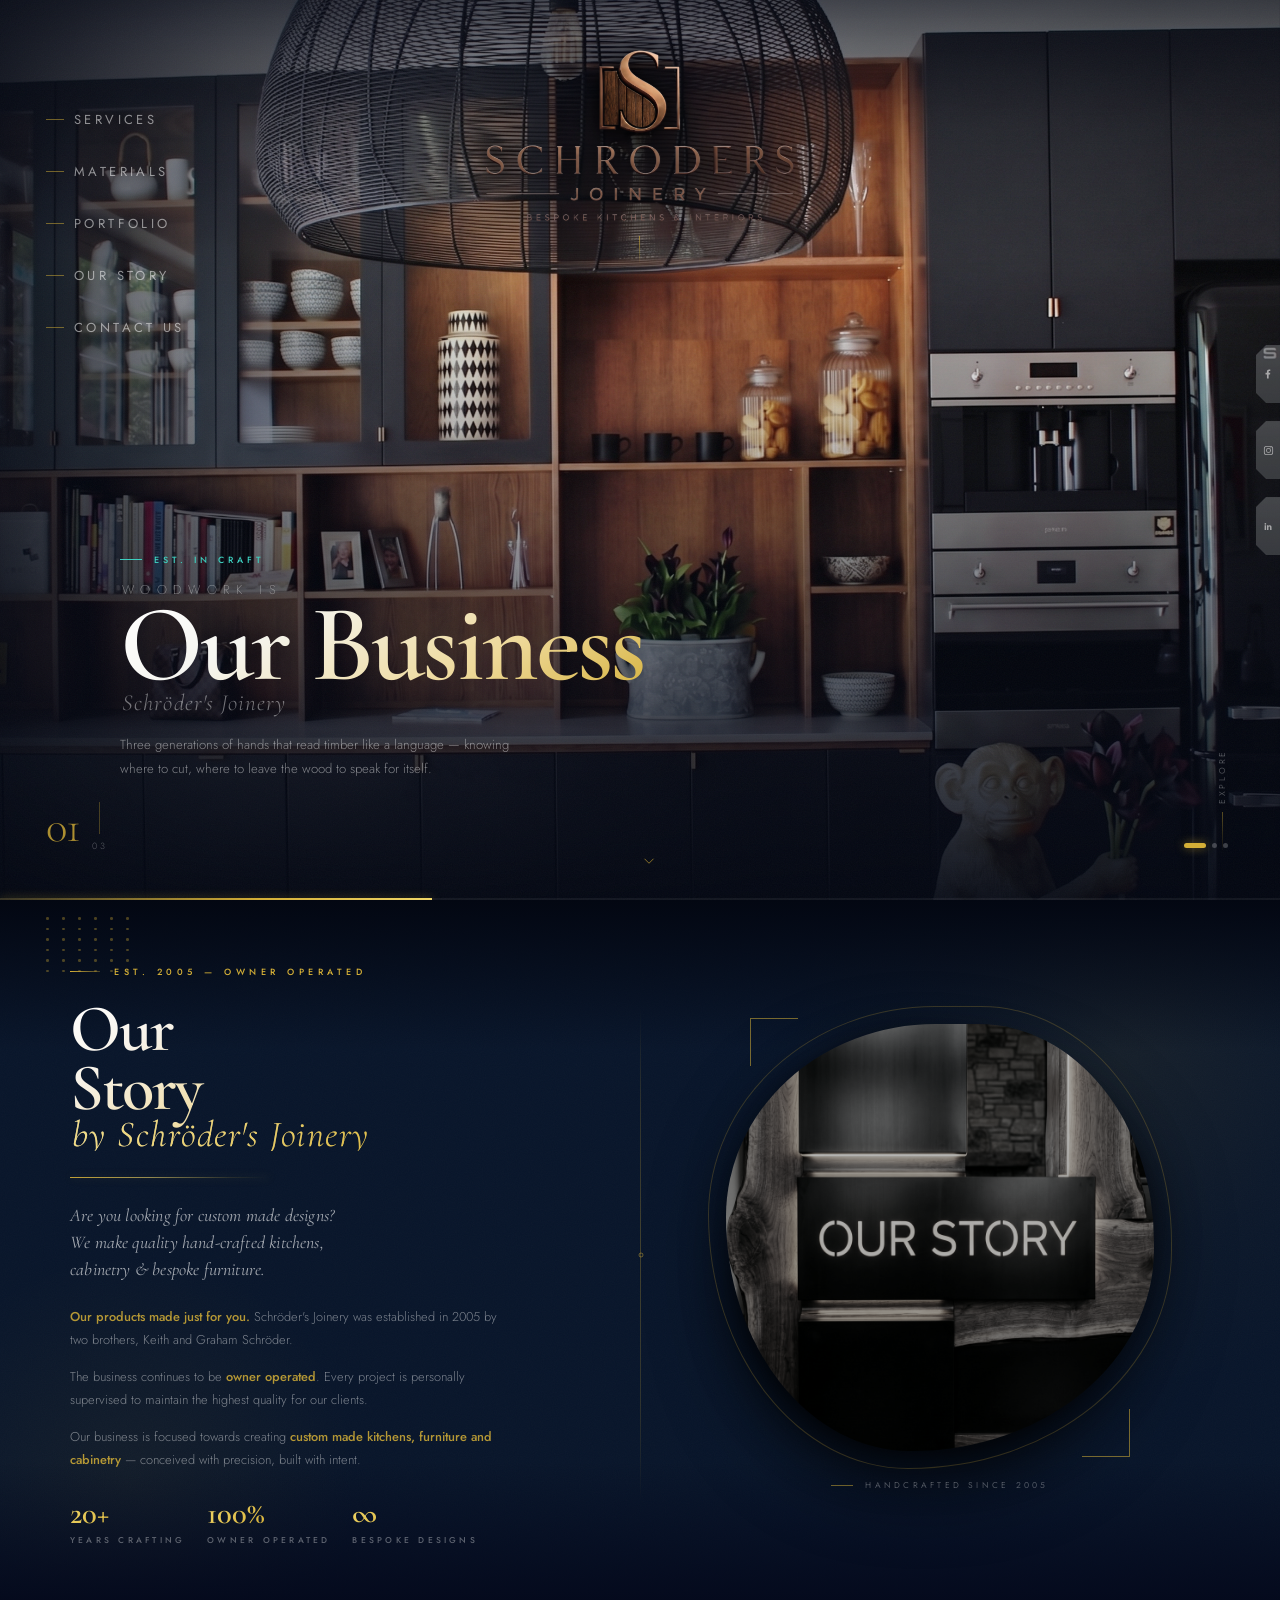
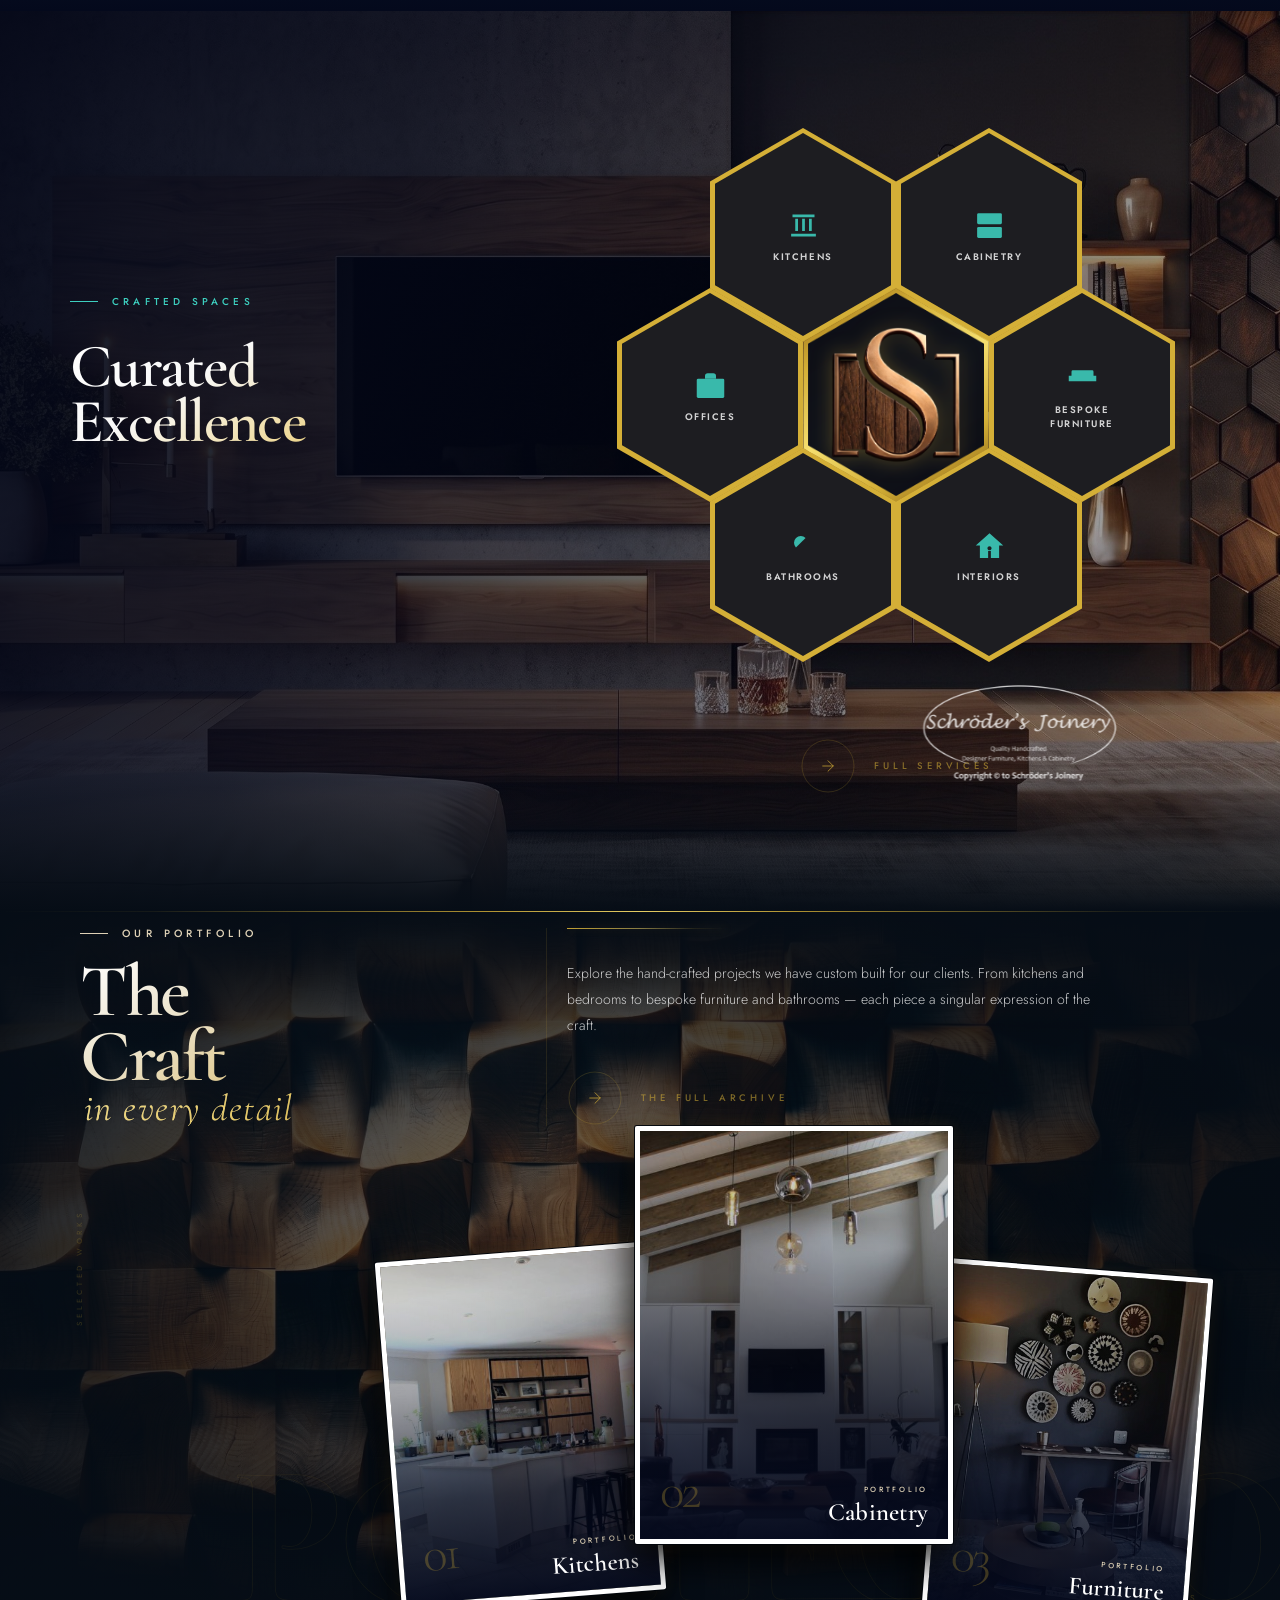
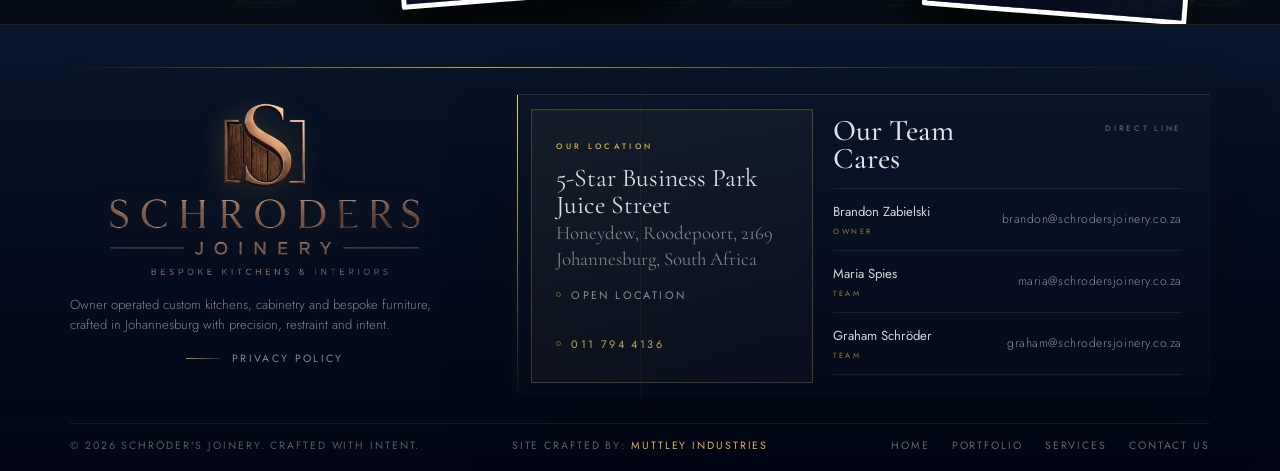
==== commit 666dcae3: "Alpha V1" ====
--- a/index.html
+++ b/index.html
@@ -1,15 +1,69 @@
-﻿<!DOCTYPE html>
+<!DOCTYPE html>
 <html lang="en">
 
 <head>
     <meta charset="UTF-8">
     <meta name="viewport" content="width=device-width, initial-scale=1.0">
-    <title>SchrÃ¶der's Joinery â€” Crafted with Intent</title>
+    <link rel="icon" type="image/x-icon" href="favicon.ico">
+
+    <!-- //Primary SEO// -->
+    <title>Hand-Crafted Projects | Custom Made | Schröder's Joinery</title>
+    <meta name="description" content="Discover our premium hand-crafted projects. Our custom woodwork and joinery solutions are delivered with exceptional craftsmanship in Johannesburg. Est. 2005.">
+    <meta name="keywords" content="custom joinery Johannesburg, bespoke kitchens Johannesburg, custom cabinetry, handcrafted furniture South Africa, bathroom joinery, office joinery, Schröder's Joinery, bespoke woodwork">
+    <meta name="author" content="Schröder's Joinery">
+    <meta name="robots" content="index, follow, max-image-preview:large">
+    <link rel="canonical" href="https://www.schrodersjoinery.co.za/">
+
+    <!-- //Open Graph (Social Cards)// -->
+    <meta property="og:type" content="website">
+    <meta property="og:title" content="Hand-Crafted Projects | Custom Made | Schröder's Joinery">
+    <meta property="og:description" content="Discover our premium hand-crafted woodwork projects. Standard of craft: custom kitchens, cabinetry, and furniture in Johannesburg.">
+    <meta property="og:url" content="https://www.schrodersjoinery.co.za/">
+    <meta property="og:site_name" content="Schröder's Joinery">
+    <meta property="og:locale" content="en_ZA">
+    <meta property="og:image" content="https://www.schrodersjoinery.co.za/portfolio-kitchens.jpg">
+
+    <!-- //Twitter Card// -->
+    <meta name="twitter:card" content="summary_large_image">
+    <meta name="twitter:title" content="Hand-Crafted Projects | Schröder's Joinery">
+    <meta name="twitter:description" content="Bespoke kitchens, cabinetry, furniture, bathrooms, interiors and offices — crafted with intent in Johannesburg.">
+    <meta name="twitter:image" content="https://www.schrodersjoinery.co.za/portfolio-kitchens.jpg">
+
+    <!-- //Schema.org Structured Data// -->
+    <script type="application/ld+json">
+    {
+        "@context": "https://schema.org",
+        "@type": "LocalBusiness",
+        "name": "Schröder's Joinery",
+        "description": "Owner-operated custom joinery: kitchens, cabinetry, furniture, bathrooms, interiors and offices handcrafted in Johannesburg.",
+        "url": "https://www.schrodersjoinery.co.za",
+        "telephone": "+27117944136",
+        "address": {
+            "@type": "PostalAddress",
+            "streetAddress": "5-Star Business Park, Juice Street",
+            "addressLocality": "Honeydew, Roodepoort",
+            "postalCode": "2169",
+            "addressRegion": "Gauteng",
+            "addressCountry": "ZA"
+        },
+        "geo": {
+            "@type": "GeoCoordinates",
+            "latitude": -26.0734,
+            "longitude": 27.9216
+        },
+        "sameAs": [
+            "https://www.facebook.com/schrodersjoinery/",
+            "https://www.instagram.com/schroders_joinery/",
+            "https://za.linkedin.com/company/schr%C3%B6ders-joinery"
+        ],
+        "image": "https://www.schrodersjoinery.co.za/portfolio-kitchens.jpg"
+    }
+    </script>
+
+    <!-- //Fonts// -->
     <link rel="preconnect" href="https://fonts.googleapis.com">
     <link rel="preconnect" href="https://fonts.gstatic.com" crossorigin>
-    <link
-        href="https://fonts.googleapis.com/css2?family=Cormorant+Garamond:ital,wght@0,300;0,400;0,500;0,600;0,700;1,300;1,400&family=Jost:wght@200;300;400;500;600&family=Playfair+Display:ital,wght@0,400;0,700;1,400&display=swap"
-        rel="stylesheet">
+    <link href="https://fonts.googleapis.com/css2?family=Cormorant+Garamond:ital,wght@0,300;0,400;0,500;0,600;0,700;1,300;1,400&family=Jost:wght@200;300;400;500;600&family=Playfair+Display:ital,wght@0,400;0,700;1,400&display=swap" rel="stylesheet">
     <link rel="stylesheet" href="css/global.css">
     <link rel="stylesheet" href="css/home.css">
 </head>
@@ -17,8 +71,8 @@
 <body>
 
     <!-- //Sticky Logo Button// -->
-    <a class="sticky-logo-btn" id="stickyLogo" href="index.html" aria-label="Return to Home">
-        <img src="sj-logo.png" alt="SchrÃ¶der's Joinery Logo">
+    <a class="sticky-logo-btn" id="stickyLogo" href="/" aria-label="Return to Home">
+        <img src="sj-logo.png" alt="Schröder's Joinery Logo">
     </a>
 
     <!-- //Sticky Mobile Navigation// -->
@@ -65,8 +119,8 @@
 
         <!-- //Logo centred top// -->
         <div class="hero-logo-wrap">
-            <a href="index.html" aria-label="Return to Home">
-                <img src="sj-logo.png" alt="SchrÃ¶der's Joinery" class="hero-logo">
+            <a href="/" aria-label="Return to Home">
+                <img src="sj-full-logo.png" alt="Schröder's Joinery" class="hero-logo">
             </a>
             <div class="hero-logo-rule"></div>
         </div>
@@ -156,7 +210,7 @@
     <!-- //Our Story Section// -->
     <section class="story" id="storySection">
 
-        <!-- Hidden SVG defs for blob clip-path â€” exact path from blob.svg, scaled to 400x400 space -->
+        <!-- Hidden SVG defs for blob clip-path &mdash; exact path from blob.svg, scaled to 400x400 space -->
         <svg width="0" height="0" style="position:absolute;overflow:hidden;pointer-events:none;">
             <defs>
                 <!--
@@ -349,7 +403,7 @@
                     <div class="hex-unit h4 center-tile">
                         <div class="hex-shell"></div>
                         <div class="hex-inner">
-                            <a href="index.html" aria-label="Return to Home">
+                            <a href="/" aria-label="Return to Home">
                                 <img src="sj-logo.png" alt="Logo" class="center-logo">
                             </a>
                         </div>
@@ -423,7 +477,7 @@
 
         <!-- //Static Wordmark right side// -->
         <div class="svc-wordmark">
-            <img src="schroder-white.png" alt="SchrÃ¶der's">
+            <img src="schroder-white.png" alt="Schröder's">
         </div>
 
     </section>
@@ -456,11 +510,11 @@
                     <p class="pf-intro" id="pfIntro">
                         Explore the hand-crafted projects we have custom built for our clients. From kitchens and
                         bedrooms
-                        to bespoke furniture and bathrooms â€” each piece a singular expression of the craft.
+                        to bespoke furniture and bathrooms &mdash; each piece a singular expression of the craft.
                     </p>
                     <a href="portfolio.html" class="pf-full-link" id="pfLink" aria-label="View full portfolio">
                         <div class="pf-ring-wrap">
-                            <!-- Gold ring SVG â€” stroke-dashoffset animation on hover -->
+                            <!-- Gold ring SVG &mdash; stroke-dashoffset animation on hover -->
                             <svg class="pf-ring-svg" viewBox="0 0 56 56">
                                 <circle class="pf-ring-track" cx="28" cy="28" r="26" />
                                 <circle class="pf-ring-trace" cx="28" cy="28" r="26" />
@@ -568,19 +622,15 @@
             <div class="footer-main">
                 <section class="footer-brand footer-reveal" style="--fdelay: 0.06s"
                     aria-label="Schroder's Joinery footer brand">
-                    <a class="footer-mark" href="#heroSection" aria-label="Return to top">
-                        <img src="sj-logo.png" alt="Schroder's Joinery logo">
+                    <a href="#heroSection" aria-label="Return to top" style="display: block; margin: 0 auto;">
+                        <img src="sj-full-logo.png" alt="Schröder's Joinery Badge" class="footer-secondary-mark" style="margin: 0 auto;">
                     </a>
-                    <h2>Schr&ouml;der's<br>Joinery</h2>
                     <p class="footer-brand-copy">
                         Owner operated custom kitchens, cabinetry and bespoke furniture, crafted in Johannesburg with
                         precision, restraint and intent.
                     </p>
-                    <img src="sj-full-logo.png" alt="SchrÃ¶der's Joinery Badge" class="footer-secondary-mark">
-                    <a class="footer-coordinate"
-                        href="https://www.google.com/maps/search/?api=1&amp;query=-26.0734,27.9216" target="_blank"
-                        rel="noopener">
-                        -26.0734 / 27.9216
+                    <a class="footer-coordinate" href="privacy-policy.html" style="margin: 0 auto;">
+                        Privacy Policy
                     </a>
                 </section>
 
@@ -631,8 +681,8 @@
                 <span class="footer-credit">Site Crafted by: <a href="https://www.muttley.co.za" target="_blank"
                         rel="noopener">Muttley Industries</a></span>
                 <nav class="footer-mini-nav" aria-label="Footer navigation">
-                    <a href="index.html">Home</a>
-                    <a href="#storySection">Our Story</a>
+                    <a href="/">Home</a>
+                    <a href="portfolio.html">Portfolio</a>
                     <a href="#svcSection">Services</a>
                     <a href="contact.html">Contact Us</a>
                 </nav>
--- a/css/global.css
+++ b/css/global.css
@@ -15,6 +15,7 @@
     --gold-lt: #F0D668;
     --gold-dk: #9a7218;
     --navy: #04091C;
+    --navy-mid: #081026;
     --tile-bg: rgba(4, 10, 30, 0.88);
     --cyan: #3DCFBF;
     --white: #ffffff;
@@ -551,7 +552,7 @@
 }
 .footer-brand-copy {
     max-width: 380px;
-    margin: 0;
+    margin: 25px 0 0 0; /* lowered down under the big logo wrapper */
     font-family: 'Jost', sans-serif;
     font-size: 0.82rem;
     font-weight: 300;
@@ -563,6 +564,7 @@
     align-items: center;
     gap: 12px;
     width: fit-content;
+    margin-top: 15px; /* lowered down under the description */
     color: rgba(255, 255, 255, 0.52);
     text-decoration: none;
     font-size: 0.66rem;
@@ -580,19 +582,30 @@
     color: var(--gold-lt);
     transform: translateX(4px);
 }
+.footer-brand > a:first-of-type {
+    position: relative;
+    display: block;
+    width: 100%;
+    height: 130px; /* fixed space in document flow so size changes don't shift footer layout */
+    margin: 0 auto;
+}
 .footer-secondary-mark {
-    display: block;
-    width: 140px;
+    position: absolute;
+    top: 50%;
+    left: 50%;
+    transform: translate(-50%, -50%);
+    width: 320px; /* independent and size-increasable! */
     height: auto;
-    margin-top: 22px;
-    opacity: 0.82;
-    filter: brightness(1.02) drop-shadow(0 0 8px rgba(212, 175, 55, 0.12));
+    max-width: none;
+    opacity: 0.95;
+    filter: brightness(1.08) drop-shadow(0 0 15px rgba(212, 175, 55, 0.22));
     transition: opacity 0.4s ease, filter 0.4s ease, transform 0.4s ease;
-}
-.footer-secondary-mark:hover {
-    opacity: 1;
-    filter: brightness(1.15) drop-shadow(0 0 16px rgba(212, 175, 55, 0.32));
-    transform: translateY(-2px);
+    pointer-events: none; /* allows wrapper link to handle mouse events */
+}
+.footer-brand > a:first-of-type:hover .footer-secondary-mark {
+    opacity: 1;
+    filter: brightness(1.18) drop-shadow(0 0 25px rgba(212, 175, 55, 0.55));
+    transform: translate(-50%, -50%) translateY(-4px) scale(1.04);
 }
 .footer-ledger {
     position: relative;
--- a/css/home.css
+++ b/css/home.css
@@ -268,6 +268,9 @@
             align-items: center;
             gap: 10px;
             animation: logoEntry 1.4s cubic-bezier(0.34, 1.36, 0.64, 1) 0.2s both;
+            background: radial-gradient(circle, rgba(3, 7, 18, 0.6) 0%, rgba(3, 7, 18, 0.3) 50%, transparent 80%);
+            padding: 10px 30px;
+            border-radius: 50% / 30%;
         }
 
         @keyframes logoEntry {
@@ -286,10 +289,11 @@
             display: block;
         }
         .hero-logo {
-            height: 90px;
+            height: clamp(120px, 15vw, 180px);
             width: auto;
             object-fit: contain;
             display: block;
+            filter: drop-shadow(0 2px 8px rgba(0, 0, 0, 0.9)) drop-shadow(0 8px 20px rgba(0, 0, 0, 0.6));
         }
 
         /* thin gold rule under logo */
@@ -1778,8 +1782,8 @@
             height: 100%;
         }
         .center-logo {
-            width: 78%;
-            max-width: 118px;
+            width: 88%;
+            max-width: 145px;
             height: auto;
             object-fit: contain;
             filter: brightness(1.08) drop-shadow(0 0 10px rgba(212, 175, 55, 0.32));
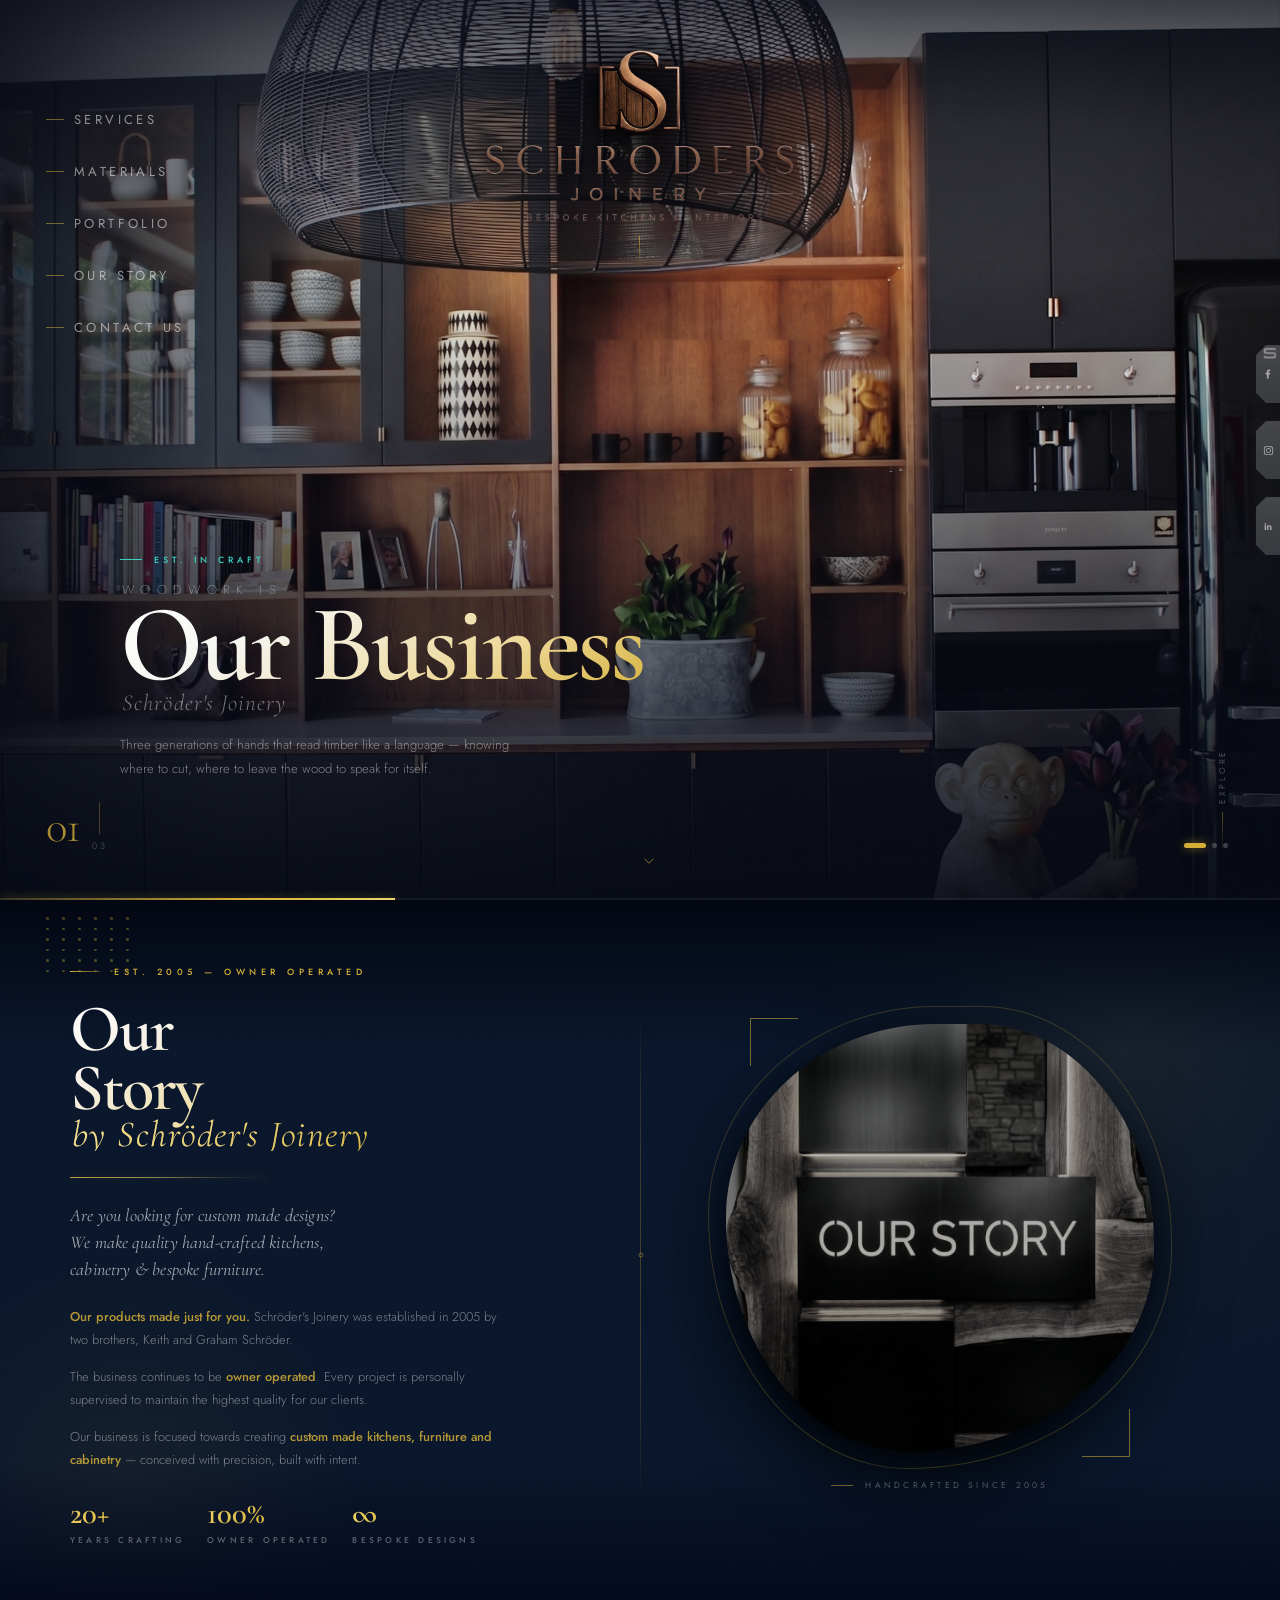
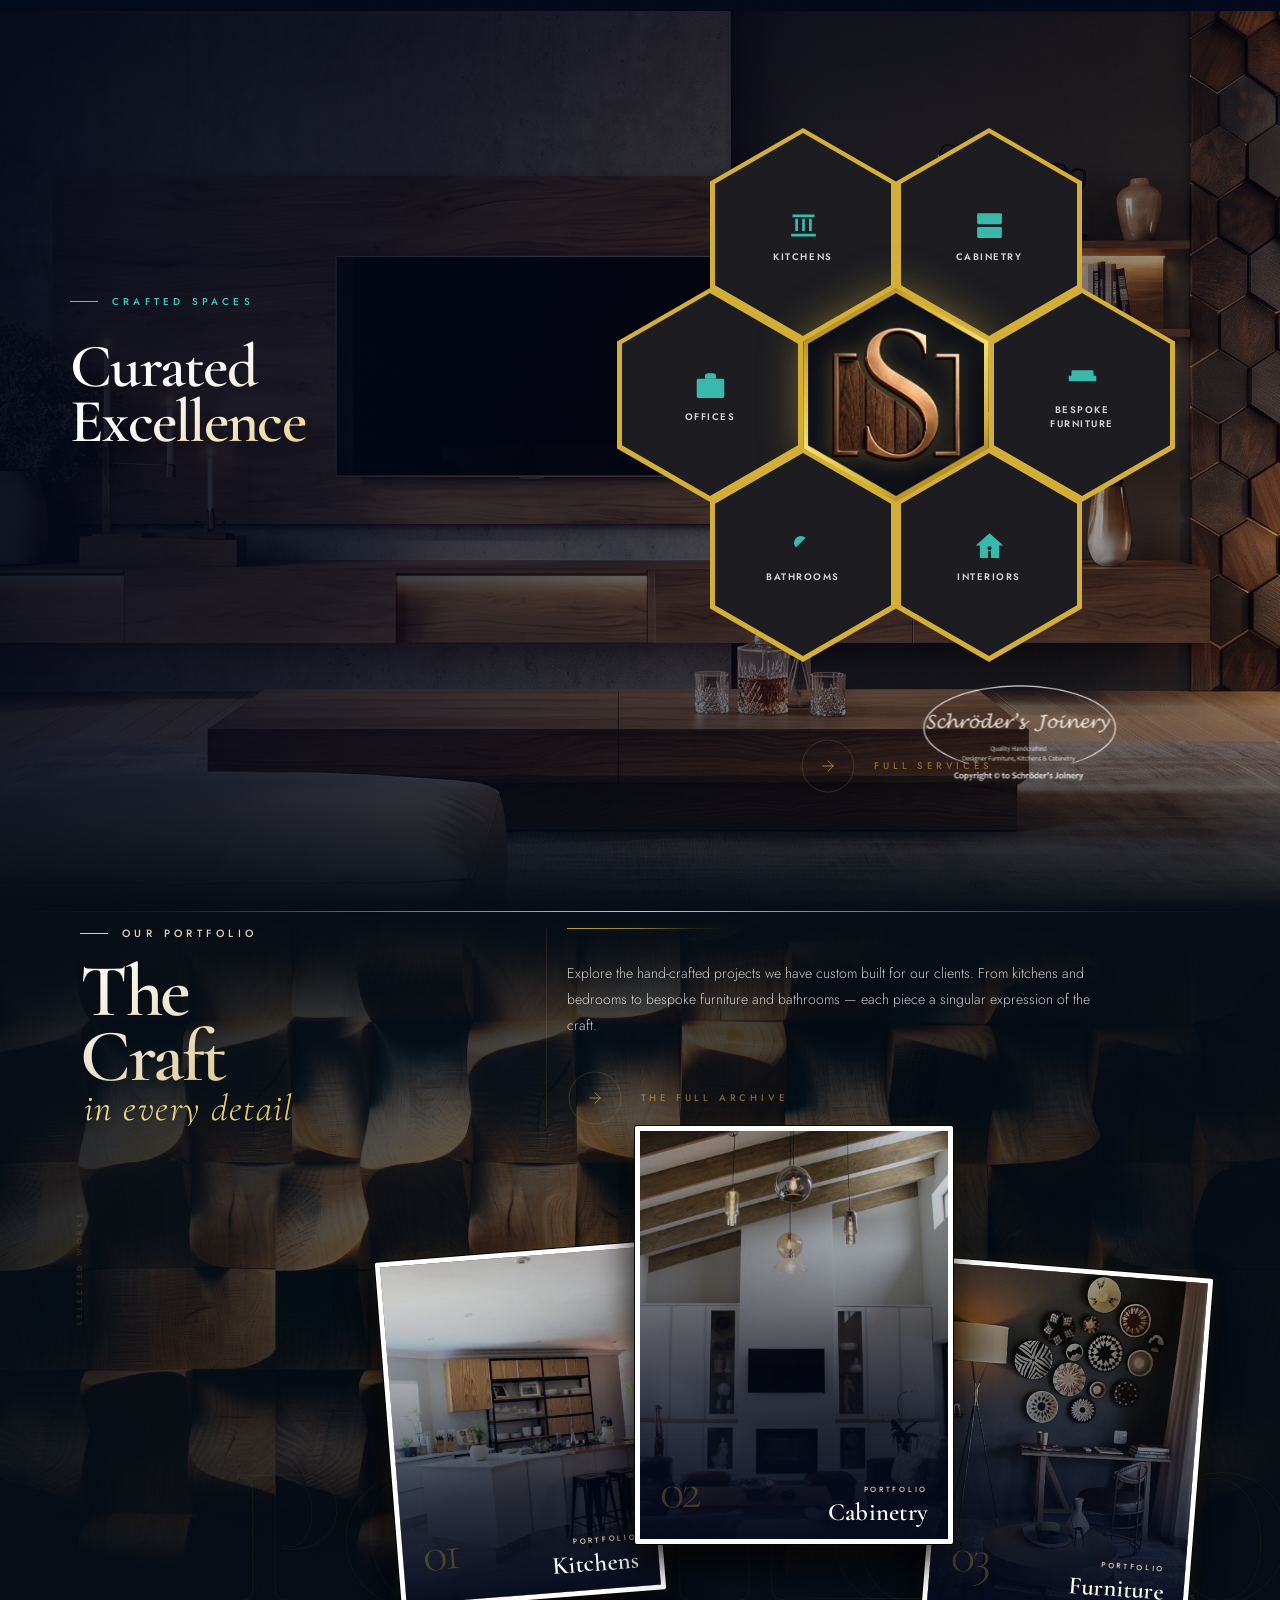
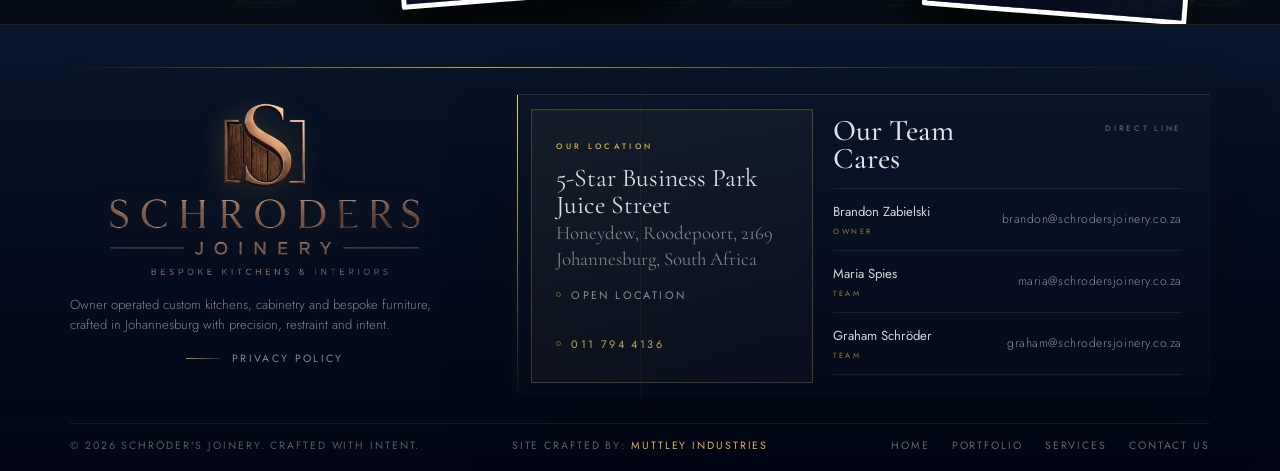
==== commit 701f72cd: "Alpha V1.1 - Clean URLs" ====
--- a/index.html
+++ b/index.html
@@ -91,10 +91,10 @@
         <nav class="hero-mobile-nav-panel" aria-label="Mobile site navigation">
             <div class="hero-mobile-nav-links">
                 <a class="hero-mobile-link" href="#svcSection"><span>Services</span></a>
-                <a class="hero-mobile-link" href="services.html#materialsSection"><span>Materials</span></a>
+                <a class="hero-mobile-link" href="services#materialsSection"><span>Materials</span></a>
                 <a class="hero-mobile-link" href="#portfolioSection"><span>Portfolio</span></a>
                 <a class="hero-mobile-link" href="#storySection"><span>Our Story</span></a>
-                <a class="hero-mobile-link" href="contact.html"><span>Contact Us</span></a>
+                <a class="hero-mobile-link" href="contact"><span>Contact Us</span></a>
             </div>
         </nav>
     </div>
@@ -128,10 +128,10 @@
         <!-- //Vertical Navigation// -->
         <nav class="hero-nav" aria-label="Site navigation">
             <a class="h-nav-item" href="#svcSection"><span>Services</span></a>
-            <a class="h-nav-item" href="services.html#materialsSection"><span>Materials</span></a>
+            <a class="h-nav-item" href="services#materialsSection"><span>Materials</span></a>
             <a class="h-nav-item" href="#portfolioSection"><span>Portfolio</span></a>
             <a class="h-nav-item" href="#storySection"><span>Our Story</span></a>
-            <a class="h-nav-item" href="contact.html"><span>Contact Us</span></a>
+            <a class="h-nav-item" href="contact"><span>Contact Us</span></a>
         </nav>
 
         <!-- //Hero Social Tabs// -->
@@ -456,7 +456,7 @@
                 </div>
 
                 <!-- //Full Services Button (under honeycomb)// -->
-                <a href="services.html" class="pf-full-link vis svc-full-link" aria-label="Explore all services">
+                <a href="services" class="pf-full-link vis svc-full-link" aria-label="Explore all services">
                     <div class="pf-ring-wrap">
                         <svg class="pf-ring-svg" viewBox="0 0 56 56">
                             <circle class="pf-ring-track" cx="28" cy="28" r="26" />
@@ -512,7 +512,7 @@
                         bedrooms
                         to bespoke furniture and bathrooms &mdash; each piece a singular expression of the craft.
                     </p>
-                    <a href="portfolio.html" class="pf-full-link" id="pfLink" aria-label="View full portfolio">
+                    <a href="portfolio" class="pf-full-link" id="pfLink" aria-label="View full portfolio">
                         <div class="pf-ring-wrap">
                             <!-- Gold ring SVG &mdash; stroke-dashoffset animation on hover -->
                             <svg class="pf-ring-svg" viewBox="0 0 56 56">
@@ -535,7 +535,7 @@
             <div class="pf-stage" id="pfStage">
 
                 <!-- //Card 1: Kitchens// -->
-                <a href="portfolio.html?discipline=kitchens" class="pf-card pf-c1" id="pfC1">
+                <a href="portfolio?discipline=kitchens" class="pf-card pf-c1" id="pfC1">
                     <!-- Image -->
                     <div class="pf-img-wrap">
                         <img src="portfolio-kitchens.jpg" alt="Kitchens" class="pf-img" loading="lazy">
@@ -560,7 +560,7 @@
                 </a>
 
                 <!-- //Card 2: Cabinetry (Featured)// -->
-                <a href="portfolio.html?discipline=cabinetry" class="pf-card pf-c2" id="pfC2">
+                <a href="portfolio?discipline=cabinetry" class="pf-card pf-c2" id="pfC2">
                     <div class="pf-img-wrap">
                         <img src="portfolio-cabinetry.jpg" alt="Cabinetry" class="pf-img" loading="lazy">
                     </div>
@@ -580,7 +580,7 @@
                 </a>
 
                 <!-- //Card 3: Furniture// -->
-                <a href="portfolio.html?discipline=furniture" class="pf-card pf-c3" id="pfC3">
+                <a href="portfolio?discipline=furniture" class="pf-card pf-c3" id="pfC3">
                     <div class="pf-img-wrap">
                         <img src="portfolio-furniture.jpg" alt="Bespoke Furniture" class="pf-img" loading="lazy">
                     </div>
@@ -629,7 +629,7 @@
                         Owner operated custom kitchens, cabinetry and bespoke furniture, crafted in Johannesburg with
                         precision, restraint and intent.
                     </p>
-                    <a class="footer-coordinate" href="privacy-policy.html" style="margin: 0 auto;">
+                    <a class="footer-coordinate" href="privacy-policy" style="margin: 0 auto;">
                         Privacy Policy
                     </a>
                 </section>
@@ -682,9 +682,9 @@
                         rel="noopener">Muttley Industries</a></span>
                 <nav class="footer-mini-nav" aria-label="Footer navigation">
                     <a href="/">Home</a>
-                    <a href="portfolio.html">Portfolio</a>
+                    <a href="portfolio">Portfolio</a>
                     <a href="#svcSection">Services</a>
-                    <a href="contact.html">Contact Us</a>
+                    <a href="contact">Contact Us</a>
                 </nav>
             </div>
         </div>
